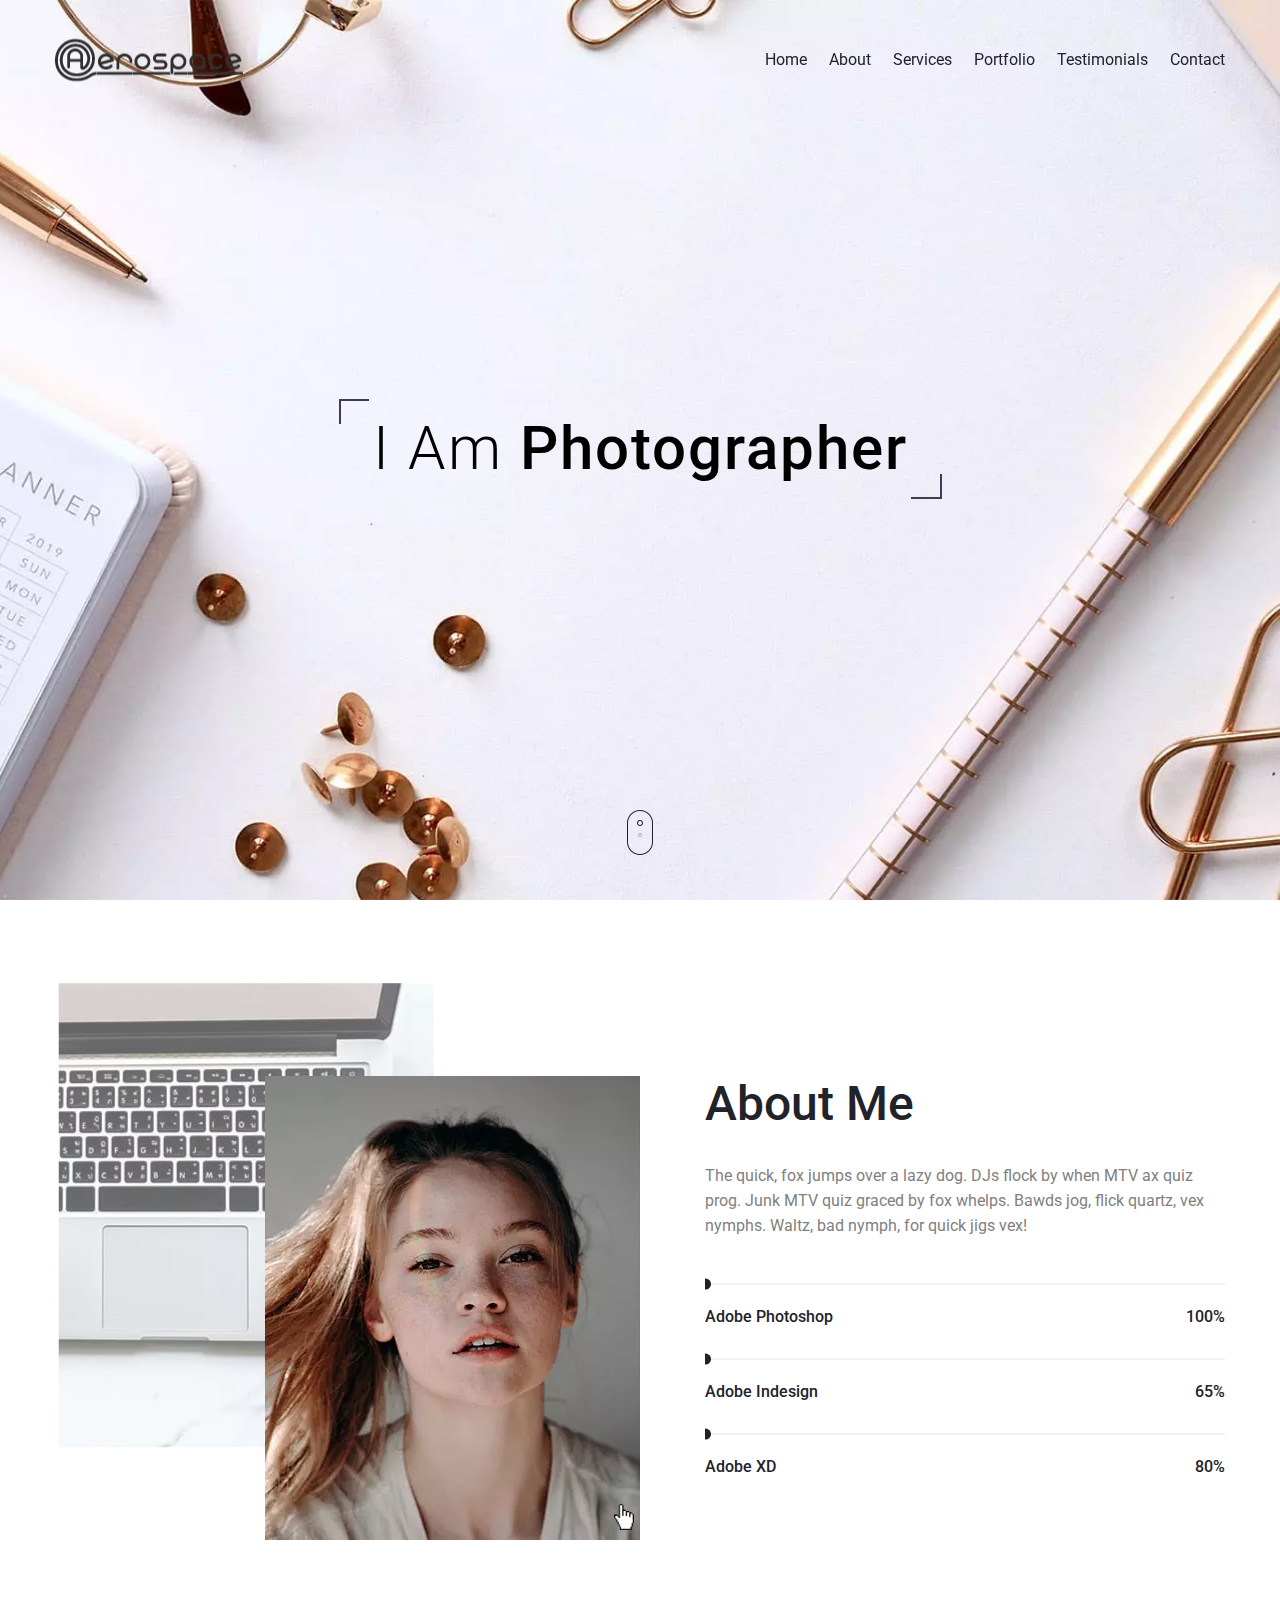
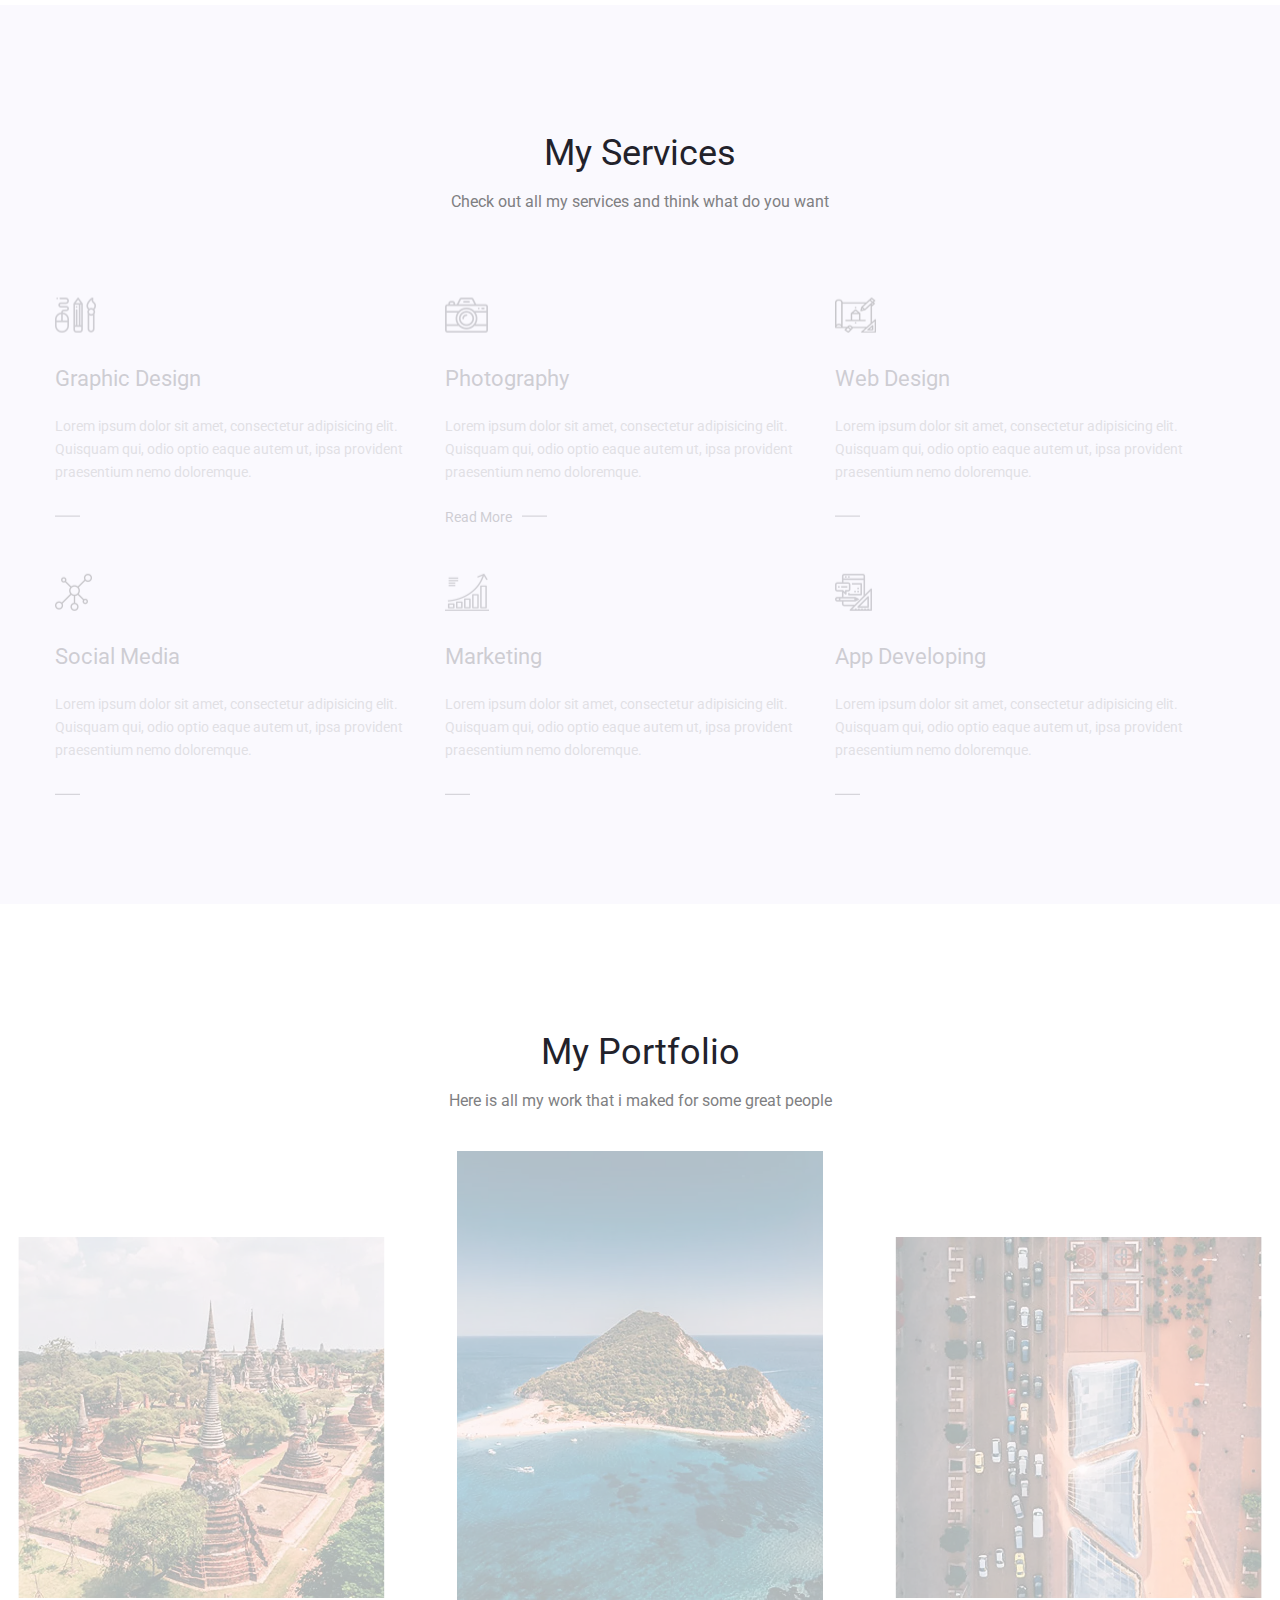
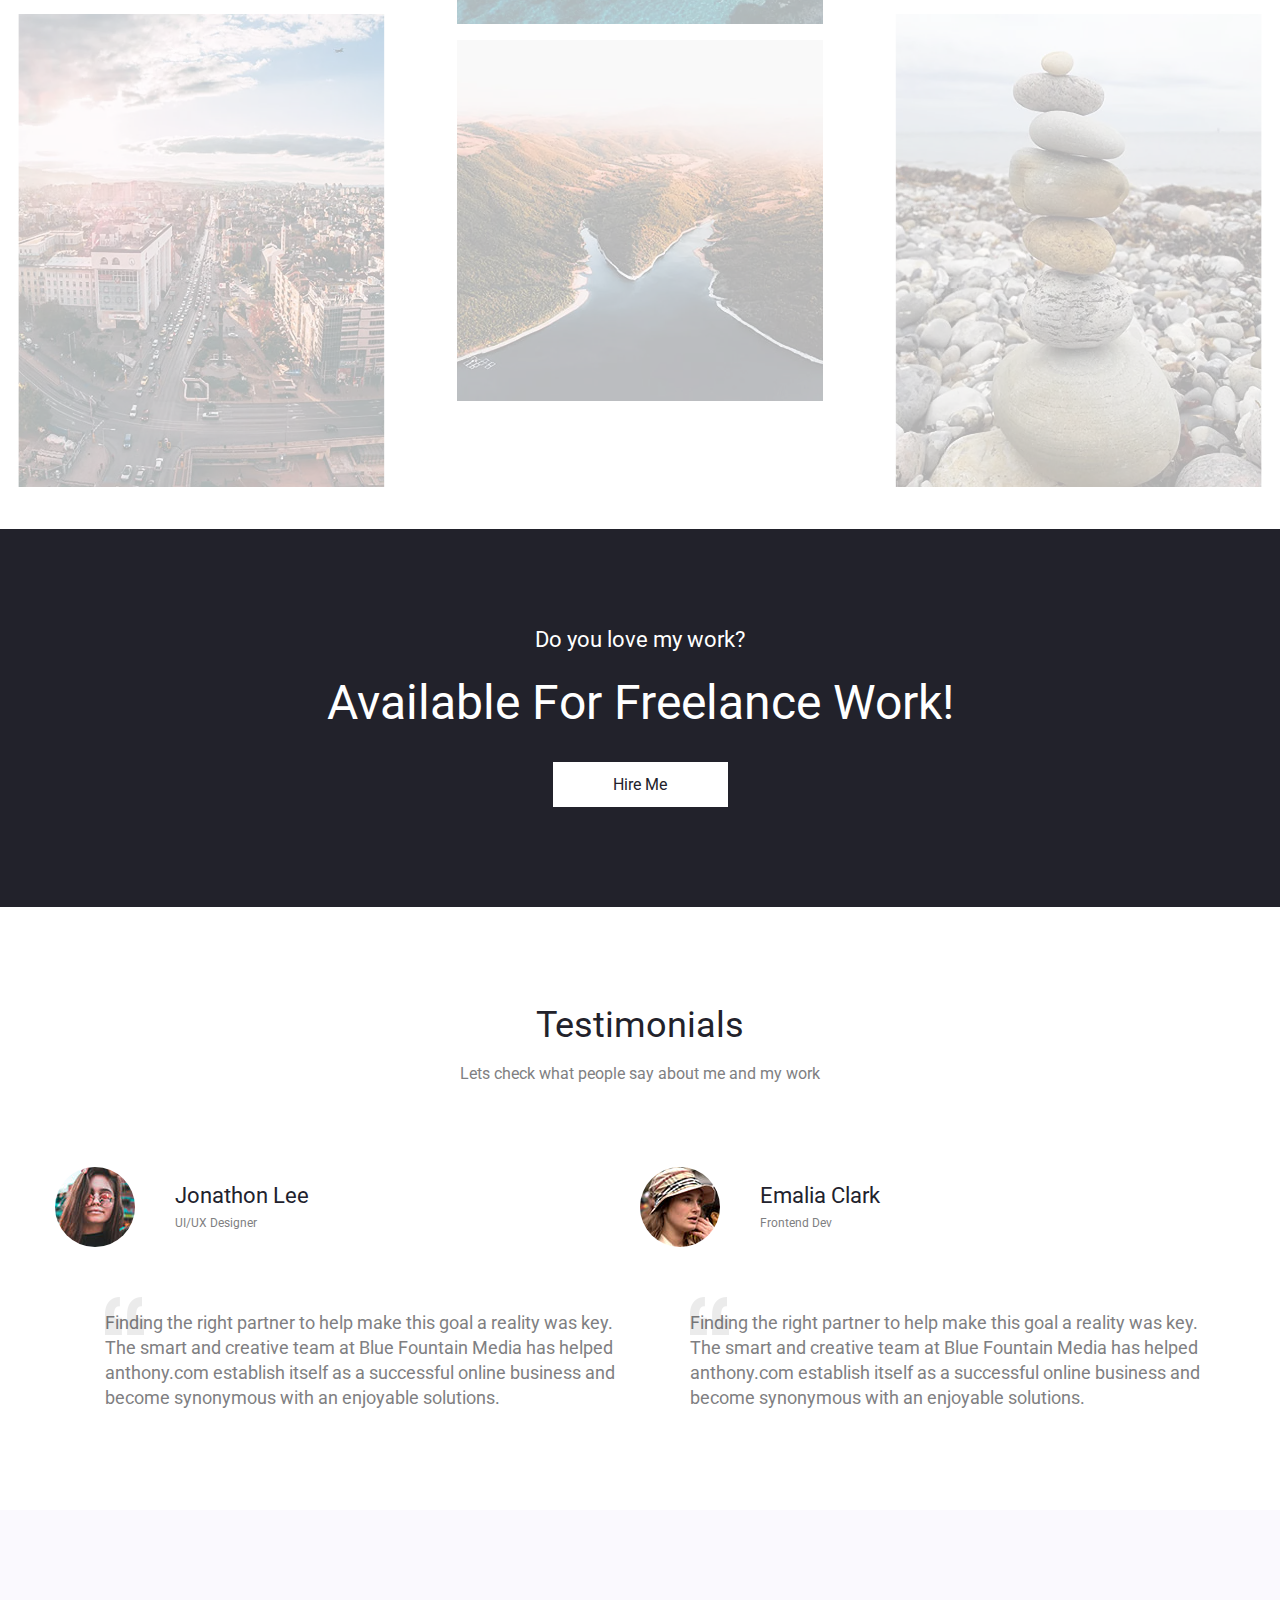
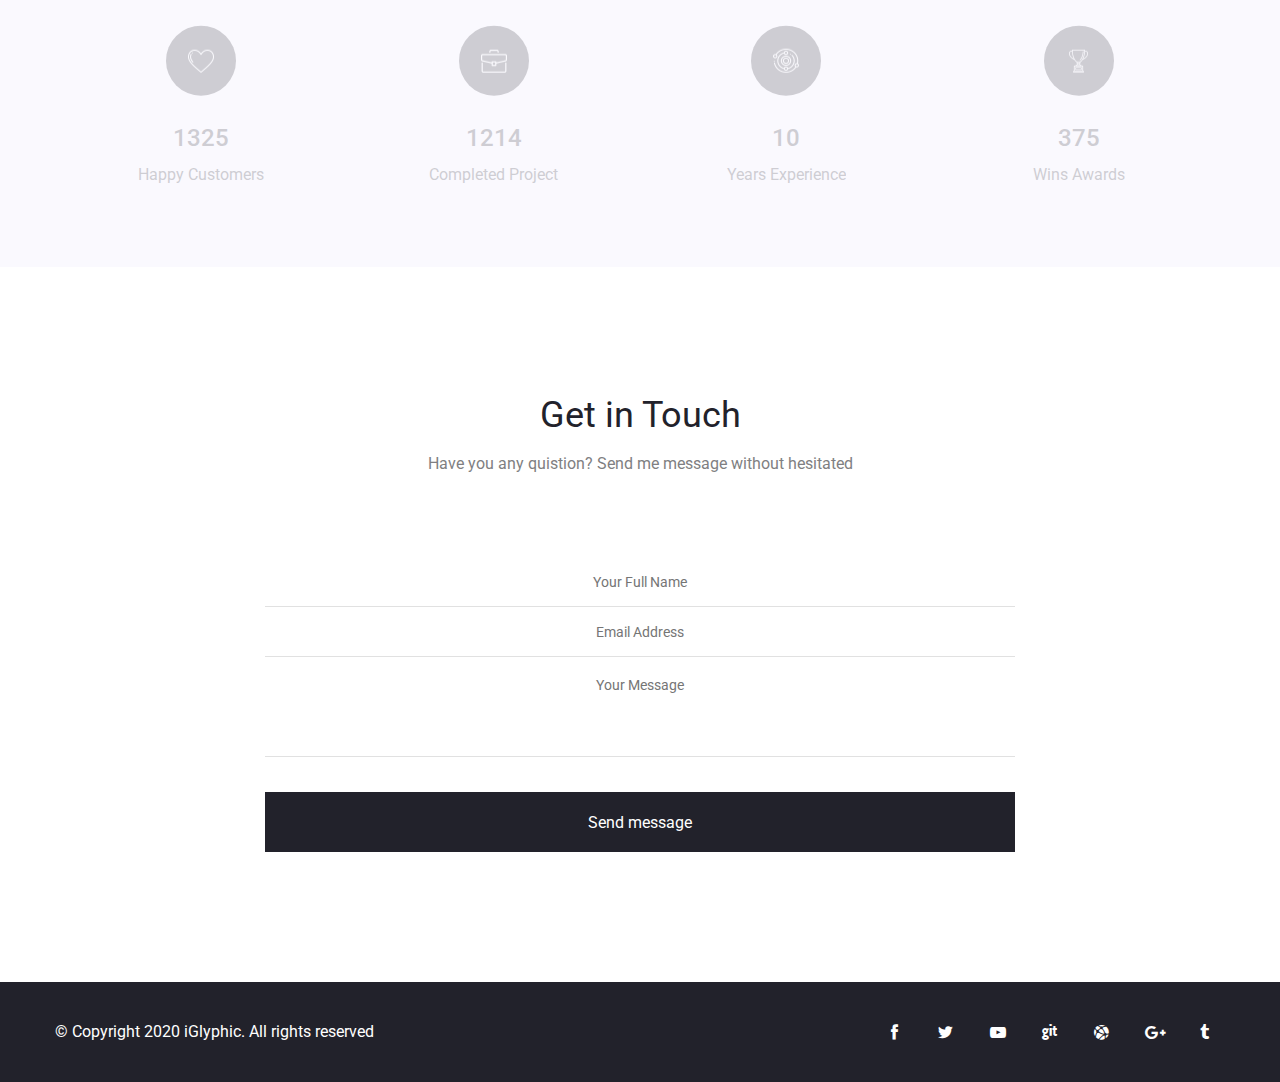
==== index.html @ 7f97f397 "Add files via upload" ====
<!-- Сообщаем браузеру как стоит обрабатывать эту страницу -->
<!DOCTYPE html>
<!-- Оболочка документа, указываем язык содержимого -->
<html lang="ru">
	<!-- Заголовок страницы, контейнер для других важных данных (не отображается) -->
	<head>
		<!-- Заголовок страницы в браузере -->
		<title>Aerospoce</title>
		<link
			rel="icon"
			type="image/x-icon"
			sizes="192x192"
			href="img/page-img.png"
		/>
		<!--===============================-->
		<!--Libs-->

			<!--Swiper--><script src="libs/swiper-bundle.min.js" defer></script>
			<!--Swiper--><link rel="stylesheet" href="libs/swiper-bundle.min.css"/>

		<!--===============================-->

		<!--<link rel="stylesheet" href="css/style-min.css" title="DefaultStyle"/>-->
		<style type="text/css">
			@import url("https://fonts.googleapis.com/css2?family=Roboto:wght@300;400;500&display=swap");*{padding:0;margin:0;border:0}*,*:before,*:after{-moz-box-sizing:border-box;-webkit-box-sizing:border-box;box-sizing:border-box}:focus,:active{outline:none}a:focus,a:active{outline:none}nav,footer,header,aside{display:block}html,body{height:100%;width:100%;font-size:100%;line-height:1;font-size:14px;-ms-text-size-adjust:100%;-moz-text-size-adjust:100%;-webkit-text-size-adjust:100%}input,button,textarea{font-family:inherit}input::-ms-clear{display:none}button{cursor:pointer}button::-moz-focus-inner{padding:0;border:0}a,a:visited{text-decoration:none}a:hover{text-decoration:none}ul li{list-style:none}img{vertical-align:top}h1,h2,h3,h4,h5,h6{font-size:inherit;font-weight:inherit}.ibg{background-position:center;background-size:cover;background-repeat:no-repeat;position:relative}.ibg img{width:0;height:0;position:absolute;top:0;left:0;opacity:0;visibility:hidden;content-visibility:auto}.loading-screen-ditector{position:fixed;left:0;top:0;z-index:-1000}body._lock{overflow:hidden!important}.loading-screen{position:fixed;left:0;top:0;width:100%;height:100%;z-index:10001;font-size:0;display:-webkit-box;display:-ms-flexbox;display:flex;-webkit-box-pack:center;-ms-flex-pack:center;justify-content:center;-webkit-box-align:center;-ms-flex-align:center;align-items:center;background:rgba(255,255,255,.7);-webkit-backdrop-filter:blur(9px);backdrop-filter:blur(9px);-webkit-transition:opacity 1.5s ease 0s;-o-transition:opacity 1.5s ease 0s;transition:opacity 1.5s ease 0s}.loading-screen span{font-size:2vw;pointer-events:none;-webkit-animation-duration:1s;animation-duration:1s;display:inline-block;padding-right:5px;position:relative;top:0;-webkit-transition:top 1.5s ease 0s;-o-transition:top 1.5s ease 0s;transition:top 1.5s ease 0s;-webkit-animation-timing-function:linear;animation-timing-function:linear;-webkit-animation-iteration-count:infinite;animation-iteration-count:infinite;-webkit-animation-name:loading-screen-anim;animation-name:loading-screen-anim}.loading-screen span:last-child{padding-right:0}@media (max-width:1064px){.loading-screen span{font-size:22px}}@-webkit-keyframes loading-screen-anim{0%{-webkit-transform:translateY(0%);transform:translateY(0%)}50%{-webkit-transform:translateY(-10%);transform:translateY(-10%)}100%{-webkit-transform:translateY(0%);transform:translateY(0%)}}@keyframes loading-screen-anim{0%{-webkit-transform:translateY(0%);transform:translateY(0%)}50%{-webkit-transform:translateY(-10%);transform:translateY(-10%)}100%{-webkit-transform:translateY(0%);transform:translateY(0%)}}body:before,body:after{content:"";display:block;position:fixed;left:0;top:0;width:100%;height:100%;background:rgba(255,255,255,.9);-webkit-backdrop-filter:blur(9px);backdrop-filter:blur(9px);z-index:10000;-webkit-transition:all 1s ease 0s;-o-transition:all 1s ease 0s;transition:all 1s ease 0s;opacity:0;pointer-events:none;visibility:hidden}body:after{opacity:1;pointer-events:auto;visibility:visible}body._Noloaded:after{opacity:0;pointer-events:none;visibility:hidden}body._Noloaded{overflow:hidden}body._Noloaded .Banner__bacgraund{opacity:0}body._Noloaded:before{opacity:1;pointer-events:auto;visibility:visible;-webkit-transition:all 0s ease 0s;-o-transition:all 0s ease 0s;transition:all 0s ease 0s}body._loaded:after{opacity:0;pointer-events:none;visibility:hidden}body._loaded .loading-screen{opacity:0;pointer-events:none}body._loaded .loading-screen span{top:-2vw}
		</style>
		<link rel="stylesheet" type="text/css" href="css/style-min.css"/>
		<meta charset="utf-8">
		<meta name="viewport" content="width=device-width">
		<meta name="format-detection" content="telephone=no">
	</head>
	<!-- Отображаемое тело страницы -->
	<body>
		<div class="wrapper">
			<img src="img/loading-screen-ditector.webp" alt="" class="loading-screen-ditector">
			<div class="loading-screen">
				<span style="animation-delay: 0.2s;">
					L
				</span>
				<span style="animation-delay: 0.4s;">
					o
				</span>
				<span style="animation-delay: 0.6s;">
					a
				</span>
				<span style="animation-delay: 0.8s;">
					d
				</span>
				<span style="animation-delay: 1.0s;">
					i
				</span>
				<span style="animation-delay: 1.2s;">
					n
				</span>
				<span style="animation-delay: 1.4s;">
					g
				</span>
				<span style="animation-delay: 1.6s;">
					. 
				</span>
				<span style="animation-delay: 1.8s;">
					. 
				</span>
				<span style="animation-delay: 2.0s;">
					. 
				</span>
			</div>
			<header>
				<div class="heder lock-padding" id="elem">
					<span class="heder-span"></span>
					<div class="container">
						<div class="heder-flex">
							<div class="heder-flex--left">
								<a href="#" class="logo">
									<img src="img/heder/Logo.png" alt="" class="logo__content">
									<img src="img/heder/Logo-hover.png" alt="" class="logo__hover">
								</a>
							</div>
							<div class="heder-flex--regft">
								<nav>
									<div class="nav">
										<ul class="list menu__body">
											<li class="link">
												<a href="#Home" class="_link-click" onclick="return false">
													Home
												</a>
											</li>
											<li class="link">
												<a href="#About" class="_link-click" onclick="return false">
													About
												</a>
											</li>
											<li class="link">
												<a href="#Services" class="_link-click" onclick="return false">
													Services
												</a>
											</li>
											<li class="link">
												<a href="#Portfolio" class="_link-click" onclick="return false">
													Portfolio
												</a>
											</li>
											<li class="link">
												<a href="#Testimonial" class="_link-click" onclick="return false">
													Testimonials
												</a>
											</li>
											<li class="link">
												<a href="#Contact" class="_link-click" onclick="return false">
													Contact
												</a>
											</li>
										</ul>
									</div>
								</nav>
								<div class="heder__burger menu__icon">
									<span></span>
									<span></span>
									<span></span>
								</div>
							</div>
						</div>
					</div>
				</div>
			</header>
			<section>
				<div class="Banner" id="Home">
					<div class="Banner__bacgraund ibg">
						<!--<img src="img/Bloakc_1/1.webp" alt="" class="webp" loading="lazy" decoding="async">
						<img src="img/Bloakc_1/1.jpg" alt="" class="jpg" loading="lazy" decoding="async">-->
						<span src="img/Bloakc_1/1.webp" class="webp"></span>
						<span src="img/Bloakc_1/1.jpg" class="jpg"></span>
					</div>
					<div class="container">
						<div class="Banner-flex">
							<div class="Banner-button">
								<div class="button">
									<span class="button__line button__line-top"></span>
									<span class="button__line button__line-right"></span>
									<span class="button__line button__line-botton"></span>
									<span class="button__line button__line-left"></span>
									<span class="button-left">I Am </span>Photographer
								</div>
							</div>
							<div class="Banner-scrol">
								<a href="#About" class="_link-click" onclick="return false">
									<img src="img/Bloakc_1/3.png" alt="" class="Banner-scrol__img-content">
									<img src="img/Bloakc_1/2.png" alt="" class="Banner-scrol__img-hover">
								</a>
							</div>
						</div>
					</div>
				</div>
			</section>
			<section>
				<div class="AboutUs _anim-items" id="About">
					<div class="container">
						<div class="AboutUs-flex">
							<div class="About_Us-left">
								<div class="About_Us-left-container">
									<div class="AboutUs-left-img ibg AboutUs-left-img1">
										<!--<img src="img/Bloakc_2/1.webp" alt="" class="webp" loading="lazy" decoding="async">
										<img src="img/Bloakc_2/1.jpg" alt="" class="jpg" loading="lazy" decoding="async">-->
										<span src="img/Bloakc_2/1.webp" class="webp"></span>
										<span src="img/Bloakc_2/1.jpg" class="jpg"></span>
									</div>
									<div class="AboutUs-left-img ibg AboutUs-left-img2">
										<!--<img src="img/Bloakc_2/2.webp" alt="" class="webp" loading="lazy" decoding="async">
										<img src="img/Bloakc_2/2.jpg" alt="" class="jpg" loading="lazy" decoding="async">-->
										<span src="img/Bloakc_2/2.webp" class="webp"></span>
										<span src="img/Bloakc_2/2.jpg" class="jpg"></span>
									</div>
									<div class="AboutUs-left-text">
										Work Place
										<span></span>
									</div>
									<div class="icon-click">
										<div class="icon-click__wrapper">
											<img src="img/icon-ckick.png" alt="">
										</div>
									</div>
								</div>
							</div>
							<div class="AboutUs-reght">
								<div class="AboutUs-reght-container">
									<div class="AboutUs-reght-container-top">
										
									</div>
									<div class="AboutUs-reght-container-bottom">
										<h2 class="AboutUs-reght-hedeng">
											About Me
										</h2>
										<p class="AboutUs-reght-text">
											The quick, fox jumps over a lazy dog. DJs flock by when MTV ax quiz prog. Junk MTV quiz graced by fox whelps. Bawds jog, flick quartz, vex nymphs. Waltz, bad nymph, for quick jigs vex!
										</p>
										<div class="AboutUs-reght-Adobe">
											<div class="AboutUs-reght-Adobe-top">
												<span></span>
												<span class="AboutUs-reght-Adobe-top-Photoshop"></span>
												<span></span>
											</div>
											<div class="AboutUs-reght-Adobe-bottom">
												<span>Adobe Photoshop</span>
												<span>100%</span>
											</div>
										</div>
										<div class="AboutUs-reght-Adobe">
											<div class="AboutUs-reght-Adobe-top">
												<span></span>
												<span class="AboutUs-reght-Adobe-top-Indesign"></span>
												<span></span>
											</div>
											<div class="AboutUs-reght-Adobe-bottom">
												<span>Adobe Indesign</span>
												<span>65%</span>
											</div>
										</div>
										<div class="AboutUs-reght-Adobe">
											<div class="AboutUs-reght-Adobe-top">
												<span></span>
												<span class="AboutUs-reght-Adobe-top-XD"></span>
												<span></span>
											</div>
											<div class="AboutUs-reght-Adobe-bottom">
												<span>Adobe XD</span>
												<span>80%</span>
											</div>
										</div>
									</div>
								</div>
							</div>
						</div>
					</div>
				</div>
			</section>
			<section>
				<div class="MyServices _anim-items" id="Services">
					<div class="container">
						<h2 class="MyServices-title">
							My Services
						</h2>
						<p class="MyServices-text">
							Check out all my services and think what do you want
						</p>
						<div class="MyServices-flex">
							<div class="MyServices-flex-block">
								<img src="img/Bloakc_3/1.png" alt="" class="MyServices-flex-img">
								<h2 class="MyServices-flex-title">
									Graphic Design
								</h2>
								<p class="MyServices-flex-text">
									Lorem ipsum dolor sit amet, consectetur adipisicing elit. Quisquam qui, odio optio eaque autem ut, ipsa provident praesentium nemo doloremque.
								</p>
								<div class="MyServices-flex-strip">
									<span></span>
								</div>
							</div>
							<div class="MyServices-flex-block">
								<img src="img/Bloakc_3/2.png" alt="" class="MyServices-flex-img">
								<h2 class="MyServices-flex-title">
									Photography
								</h2>
								<p class="MyServices-flex-text">
									Lorem ipsum dolor sit amet, consectetur adipisicing elit. Quisquam qui, odio optio eaque autem ut, ipsa provident praesentium nemo doloremque.
								</p>
								<div class="MyServices-flex-strip">
									<p>Read More</p>
									<span></span>
								</div>
							</div>
							<div class="MyServices-flex-block">
								<img src="img/Bloakc_3/3.png" alt="" class="MyServices-flex-img">
								<h2 class="MyServices-flex-title">
									Web Design
								</h2>
								<p class="MyServices-flex-text">
									Lorem ipsum dolor sit amet, consectetur adipisicing elit. Quisquam qui, odio optio eaque autem ut, ipsa provident praesentium nemo doloremque.
								</p>
								<div class="MyServices-flex-strip">
									<span></span>
								</div>
							</div>
							<div class="MyServices-flex-block">
								<img src="img/Bloakc_3/4.png" alt="" class="MyServices-flex-img">
								<h2 class="MyServices-flex-title">
									Social Media
								</h2>
								<p class="MyServices-flex-text">
									Lorem ipsum dolor sit amet, consectetur adipisicing elit. Quisquam qui, odio optio eaque autem ut, ipsa provident praesentium nemo doloremque.
								</p>
								<div class="MyServices-flex-strip">
									<span></span>
								</div>
							</div>
							<div class="MyServices-flex-block">
								<img src="img/Bloakc_3/5.png" alt="" class="MyServices-flex-img">
								<h2 class="MyServices-flex-title">
									Marketing
								</h2>
								<p class="MyServices-flex-text">
									Lorem ipsum dolor sit amet, consectetur adipisicing elit. Quisquam qui, odio optio eaque autem ut, ipsa provident praesentium nemo doloremque.
								</p>
								<div class="MyServices-flex-strip">
									<span></span>
								</div>
							</div>
							<div class="MyServices-flex-block">
								<img src="img/Bloakc_3/6.png" alt="" class="MyServices-flex-img">
								<h2 class="MyServices-flex-title">
									App Developing
								</h2>
								<p class="MyServices-flex-text">
									Lorem ipsum dolor sit amet, consectetur adipisicing elit. Quisquam qui, odio optio eaque autem ut, ipsa provident praesentium nemo doloremque.
								</p>
								<div class="MyServices-flex-strip">
									<span></span>
								</div>
							</div>
						</div>
					</div>
				</div>
			</section>
			<section>
				<div class="MyPortfolio" id="Portfolio">
					<div class="container">
						<h2 class="MyPortfolio-title">
							My Portfolio
						</h2>
						<p class="MyPortfolio-text">
							Here is all my work that i maked for some great people
						</p>
						<div class="MyPortfolio-flex _anim-items">
							<div class="MyPortfolio-flex-block">
								<div class="MyPortfolio-flex-block-top ibg">
									<!--<a href="#"></a>-->
									<a href="popup-portfolio" class="popup-link"></a>
									<!--<img src="img/Bloakc_4/1.webp" alt="" class="webp" loading="lazy" decoding="async">
									<img src="img/Bloakc_4/1.jpg" alt="" class="jpg" loading="lazy" decoding="async">-->
									<span src="img/Bloakc_4/1.webp" class="webp"></span>
									<span src="img/Bloakc_4/1.jpg" class="jpg"></span>
									<div class="MyPortfolio-flex-block-top-hover">
										<span class="MyPortfolio-flex-block-bottom-hover-top"></span>
										<span class="MyPortfolio-flex-block-bottom-hover-bottom"></span>
										<span class="MyPortfolio-flex-block-bottom-hover-left"></span>
										<span class="MyPortfolio-flex-block-bottom-hover-reght"></span>
										<div class="MyPortfolio-flex-block-bottom-block">
											<div class="MyPortfolio-flex-block-bottom-block-cross">
												<span></span>
												<span></span>
											</div>
											<div>
												<h2 class="MyPortfolio-flex-block-bottom-block-title">
													Island in the ocean
												</h2>
												<p class="MyPortfolio-flex-block-bottom-block-text">
													Photo
												</p>
											</div>
										</div>
									</div>
									<div class="icon-click icon-click_increase">
										<div class="icon-click__wrapper">
											<img src="img/icon-increase.png" alt="">
										</div>
									</div>
								</div>
								<div class="MyPortfolio-flex-block-bottom ibg">
									<a href="popup-portfolio" class="popup-link"></a>
									<!--<img src="img/Bloakc_4/4.webp" alt="" class="webp" loading="lazy" decoding="async">
									<img src="img/Bloakc_4/4.jpg" alt="" class="jpg" loading="lazy" decoding="async">-->
									<span src="img/Bloakc_4/4.webp" class="webp"></span>
									<span src="img/Bloakc_4/4.jpg" class="jpg"></span>
									<div class="MyPortfolio-flex-block-bottom-hover">
										<span class="MyPortfolio-flex-block-bottom-hover-top"></span>
										<span class="MyPortfolio-flex-block-bottom-hover-bottom"></span>
										<span class="MyPortfolio-flex-block-bottom-hover-left"></span>
										<span class="MyPortfolio-flex-block-bottom-hover-reght"></span>
										<div class="MyPortfolio-flex-block-bottom-block">
											<div class="MyPortfolio-flex-block-bottom-block-cross">
												<span></span>
												<span></span>
											</div>
											<div>
												<h2 class="MyPortfolio-flex-block-bottom-block-title">
													Island in the ocean
												</h2>
												<p class="MyPortfolio-flex-block-bottom-block-text">
													Photo
												</p>
											</div>
										</div>
									</div>
								</div>
							</div>
							<div class="MyPortfolio-flex-block">
								<div class="MyPortfolio-flex-block-bottom ibg">
									<a href="popup-portfolio" class="popup-link"></a>
									<!--<img src="img/Bloakc_4/2.webp" alt="" class="webp" loading="lazy" decoding="async">
									<img src="img/Bloakc_4/2.jpg" alt="" class="jpg" loading="lazy" decoding="async">-->
									<span src="img/Bloakc_4/2.webp" class="webp"></span>
									<span src="img/Bloakc_4/2.jpg" class="jpg"></span>
									<div class="MyPortfolio-flex-block-bottom-hover">
										<span class="MyPortfolio-flex-block-bottom-hover-top"></span>
										<span class="MyPortfolio-flex-block-bottom-hover-bottom"></span>
										<span class="MyPortfolio-flex-block-bottom-hover-left"></span>
										<span class="MyPortfolio-flex-block-bottom-hover-reght"></span>
										<div class="MyPortfolio-flex-block-bottom-block">
											<div class="MyPortfolio-flex-block-bottom-block-cross">
												<span></span>
												<span></span>
											</div>
											<div>
												<h2 class="MyPortfolio-flex-block-bottom-block-title">
													Island in the ocean
												</h2>
												<p class="MyPortfolio-flex-block-bottom-block-text">
													Photo
												</p>
											</div>
										</div>
									</div>
								</div>
								<div class="MyPortfolio-flex-block-top ibg">
									<a href="popup-portfolio" class="popup-link"></a>
									<!--<img src="img/Bloakc_4/5.webp" alt="" class="webp" loading="lazy" decoding="async">
									<img src="img/Bloakc_4/5.jpg" alt="" class="jpg" loading="lazy" decoding="async">-->
									<span src="img/Bloakc_4/5.webp" class="webp"></span>
									<span src="img/Bloakc_4/5.jpg" class="jpg"></span>
									<div class="MyPortfolio-flex-block-top-hover">
										<span class="MyPortfolio-flex-block-bottom-hover-top"></span>
										<span class="MyPortfolio-flex-block-bottom-hover-bottom"></span>
										<span class="MyPortfolio-flex-block-bottom-hover-left"></span>
										<span class="MyPortfolio-flex-block-bottom-hover-reght"></span>
										<div class="MyPortfolio-flex-block-bottom-block">
											<div class="MyPortfolio-flex-block-bottom-block-cross">
												<span></span>
												<span></span>
											</div>
											<div>
												<h2 class="MyPortfolio-flex-block-bottom-block-title">
													Island in the ocean
												</h2>
												<p class="MyPortfolio-flex-block-bottom-block-text">
													Photo
												</p>
											</div>
										</div>
									</div>
									<div class="icon-click icon-click_increase">
										<div class="icon-click__wrapper">
											<img src="img/icon-increase.png" alt="">
										</div>
									</div>
								</div>
							</div>
							<div class="MyPortfolio-flex-block">
								<div class="MyPortfolio-flex-block-top ibg">
									<a href="popup-portfolio" class="popup-link"></a>
									<!--<img src="img/Bloakc_4/3.webp" alt="" class="webp" loading="lazy" decoding="async">
									<img src="img/Bloakc_4/3.jpg" alt="" class="jpg" loading="lazy" decoding="async">-->
									<span src="img/Bloakc_4/3.webp" class="webp"></span>
									<span src="img/Bloakc_4/3.jpg" class="jpg"></span>
									<div class="MyPortfolio-flex-block-top-hover">
										<span class="MyPortfolio-flex-block-bottom-hover-top"></span>
										<span class="MyPortfolio-flex-block-bottom-hover-bottom"></span>
										<span class="MyPortfolio-flex-block-bottom-hover-left"></span>
										<span class="MyPortfolio-flex-block-bottom-hover-reght"></span>
										<div class="MyPortfolio-flex-block-bottom-block">
											<div class="MyPortfolio-flex-block-bottom-block-cross">
												<span></span>
												<span></span>
											</div>
											<div>
												<h2 class="MyPortfolio-flex-block-bottom-block-title">
													Island in the ocean
												</h2>
												<p class="MyPortfolio-flex-block-bottom-block-text">
													Photo
												</p>
											</div>
										</div>
									</div>
									<div class="icon-click icon-click_increase">
										<div class="icon-click__wrapper">
											<img src="img/icon-increase.png" alt="">
										</div>
									</div>
								</div>
								<div class="MyPortfolio-flex-block-bottom ibg">
									<a href="popup-portfolio" class="popup-link"></a>
									<!--<img src="img/Bloakc_4/6.webp" alt="" class="webp" loading="lazy" decoding="async">
									<img src="img/Bloakc_4/6.jpg" alt="" class="jpg" loading="lazy" decoding="async">-->
									<span src="img/Bloakc_4/6.webp" class="webp"></span>
									<span src="img/Bloakc_4/6.jpg" class="jpg"></span>
									<div class="MyPortfolio-flex-block-bottom-hover">
										<span class="MyPortfolio-flex-block-bottom-hover-top"></span>
										<span class="MyPortfolio-flex-block-bottom-hover-bottom"></span>
										<span class="MyPortfolio-flex-block-bottom-hover-left"></span>
										<span class="MyPortfolio-flex-block-bottom-hover-reght"></span>
										<div class="MyPortfolio-flex-block-bottom-block">
											<div class="MyPortfolio-flex-block-bottom-block-cross">
												<span></span>
												<span></span>
											</div>
											<div>
												<h2 class="MyPortfolio-flex-block-bottom-block-title">
													Island in the ocean
												</h2>
												<p class="MyPortfolio-flex-block-bottom-block-text">
													Photo
												</p>
											</div>
										</div>
									</div>
								</div>
							</div>
						</div>
					</div>
				</div>
			</section>
			<section>
				<div class="Available">
					<div class="container">
						<div class="Available-flex">
							<p>
								Do you love my work?
							</p>
							<h2>
								Available For Freelance Work!
							</h2>
							<a href="#" class="Available-flex-button">
								Hire Me
							</a>
						</div>
					</div>
				</div>
			</section>
			<section>
				<div class="Testimonials" id="Testimonial">
					<div class="container">
						<h2 class="Testimonials-title">
							Testimonials
						</h2>
						<p class="Testimonials-text">
							Lets check what people say about me and my work
						</p>
						<div class="Testimonials-flex">
							<div class="Testimonials-flex-block">
								<div class="Testimonials-flex-block-top">
									<div class="Testimonials-flex-img">
										<img src="img/Bloakc_6/1.jpg" alt="">
									</div>
									<div class="Testimonials-flex-block-top-right">
										<h2>
											Jonathon Lee
										</h2>
										<p>
											UI/UX Designer
										</p>
									</div>
								</div>
								<div class="Testimonials-flex-block-bottom">
									<div class="Testimonials-flex-block-bottom-block">
										<img src="img/Bloakc_6/3.png" alt="">
										<p>
											Finding the right partner to help make this goal a reality was key. The smart and creative team at Blue Fountain Media has helped anthony.com establish itself as a successful online business and become synonymous with an enjoyable solutions.
										</p>
									</div>
								</div>
							</div>
							<div class="Testimonials-flex-block">
								<div class="Testimonials-flex-block-top">
									<div class="Testimonials-flex-img">
										<img src="img/Bloakc_6/2.jpg" alt="">
									</div>
									<div class="Testimonials-flex-block-top-right">
										<h2>
											Emalia Clark
										</h2>
										<p>
											Frontend Dev
										</p>
									</div>
								</div>
								<div class="Testimonials-flex-block-bottom">
									<div class="Testimonials-flex-block-bottom-block">
										<img src="img/Bloakc_6/3.png" alt="">
										<p>
											Finding the right partner to help make this goal a reality was key. The smart and creative team at Blue Fountain Media has helped anthony.com establish itself as a successful online business and become synonymous with an enjoyable solutions.
										</p>
									</div>
								</div>
							</div>
						</div>
					</div>
				</div>
			</section>
			<section>
				<div class="Happy _anim-items">
					<div class="container">
						<div class="Happy-flex">
							<div class="Happy-flex-block">
								<div class="Happy-flex-block-img">
									<img src="img/Bloakc_7/1.png" alt="">
								</div>
								<h2>
									1325
								</h2>
								<p>
									Happy Customers
								</p>
							</div>
							<div class="Happy-flex-block">
								<div class="Happy-flex-block-img">
									<img src="img/Bloakc_7/2.png" alt="">
								</div>
								<h2>
									1214
								</h2>
								<p>
									Completed Project
								</p>
							</div>
							<div class="Happy-flex-block">
								<div class="Happy-flex-block-img">
									<img src="img/Bloakc_7/3.png" alt="">
								</div>
								<h2>
									10
								</h2>
								<p>
									Years Experience
								</p>
							</div>
							<div class="Happy-flex-block">
								<div class="Happy-flex-block-img">
									<img src="img/Bloakc_7/4.png" alt="">
								</div>
								<h2>
									375
								</h2>
								<p>
									Wins Awards
								</p>
							</div>
						</div>
					</div>
				</div>
			</section>
			<section>
				<div class="GetinTouch" id="Contact">
					<div class="GetinTouch-container">
						<h2 class="GetinTouch-title">
							Get in Touch
						</h2>
						<p class="GetinTouch-text">
							Have you any quistion? Send me message without hesitated
						</p>
						<div class="GetinTouch-form">
							<form action="#" class="GetinTouch-form__body _form-validation__wrapper">
								<div class="GetinTouch-form-line _form-validation__body">
									<input autocomplete="off" type="text" name="form[]" class="input _input-placeholder _form-validation__input" placeholder="Your Full Name">
								</div>
								<div class="GetinTouch-form-line _form-validation__body">
									<input autocomplete="off" type="text" name="form[]" class="input _input-placeholder _form-validation__input" placeholder="Email Address">
								</div>
								<div class="GetinTouch-form-line _form-validation__body">
									<textarea autocomplete="off" type="text" name="form[]" class="input _input-placeholder _form-validation__input" placeholder="Your Message"></textarea>
								</div>
								<div class="GetinTouch-form-button">
									<button type="submit" class="GetinTouch-form__bth _form-validation__button" onclick="return false">Send message</button>
								</div>
							</form>
						</div>
					</div>
				</div>
			</section>
			<footer>
				<div class="foter">
					<div class="container">
						<div class="foter-flex">
							<div class="foter-blok1">
								<p>
									© Copyright 2020 iGlyphic. All rights reserved
								</p>
							</div>
							<div class="foter-blok2">
								<a href="#" class="foter-link">
									<span class="icon-facebook icon"></span>
								</a>
								<a href="#" class="foter-link">
									<span class="icon-twitter icon"></span>
								</a>
								<a href="#" class="foter-link">
									<span class="icon-youtube-play icon"></span>
								</a>
								<a href="#" class="foter-link">
									<span class="icon-github icon"></span>
								</a>
								<a href="#" class="foter-link">
									<span class="icon-network icon"></span>
								</a>
								<a href="#" class="foter-link">
									<span class="icon-gplus icon"></span>
								</a>
								<a href="#" class="foter-link">
									<span class="icon-tumblr icon"></span>
								</a>
							</div>
						</div>
					</div>
				</div>
			</footer>
		</div>
		<div class="popup" id="popup-portfolio">
			<div class="MyPortfolio-popup popup__body">
				<div class="MyPortfolio-popup__wrapper popup__content _MyPortfolio-slider">
					<div class="MyPortfolio-popup__paginacion _MyPortfolio-paginachion"></div>
					<div class="MyPortfolio-popup__buttons">
						<div class="MyPortfolio-slider__button MyPortfolio-slider__button-prev">
							<img src="img/Bloakc_4/icon2.svg" alt="" style="-moz-user-select: none; -webkit-user-select: none; -ms-user-select: none; user-select: none;">
						</div>
						<div class="MyPortfolio-slider__button MyPortfolio-slider__button-next">
							<img src="img/Bloakc_4/icon1.svg" alt="" style="-moz-user-select: none; -webkit-user-select: none; -ms-user-select: none; user-select: none;">
						</div>
					</div>

					<div class="swiper-wrapper">
						<div class="MyPortfolio-popup-block swiper-slide">
							<div class="MyPortfolio-popup-block__img ibg">
								<!--<img src="img/Bloakc_4/1.webp" alt="" class="webp" loading="lazy" decoding="async">
								<img src="img/Bloakc_4/1.jpg" alt="" class="jpg" loading="lazy" decoding="async">-->
								<span src="img/Bloakc_4/1.webp" class="webp"></span>
								<span src="img/Bloakc_4/1.jpg" class="jpg"></span>
							</div>
							<div class="MyPortfolio-popup-block__content">
								<div class="MyPortfolio-popup-block__exit close-popup">
									<div class="MyPortfolio-popup-block__exit_wrapper">
										<img src="img/Bloakc_4/exit.png" alt="" class="MyPortfolio-popup-block__exit_content">
										<img src="img/Bloakc_4/exitHover.png" alt="" class="MyPortfolio-popup-block__exit_hover">
									</div>
								</div>
								<div class="MyPortfolio-popup-block__title">
									Lorem, ipsum dolor sit amet consectetur
								</div>
								<div class="MyPortfolio-popup-block__text">
									<p>Lorem ipsum dolor sit amet consectetur adipisicing elit. Ullam veniam odio similique laborum, suscipit voluptatibus impedit. Sequi nam dolores, dignissimos dolor, illum, nisi, a omnis debitis ipsa qui minima quod?
									Commodi atque veniam provident, magni iusto libero qui aperiam, est impedit vero, cupiditate, perspiciatis labore nobis eum ipsam. Voluptatem modi voluptate aliquid culpa libero voluptates ipsam eius deserunt qui cupiditate!
									Esse quibusdam pariatur neque doloremque animi sapiente, totam ratione! Vitae nisi deleniti molestiae ipsam placeat delectus nostrum molestias adipisci eaque ipsum, sit maiores nesciunt fugit doloribus cumque, obcaecati quidem qui?</p>
									<p>Harum nulla est facilis delectus minima, quos deserunt commodi hic qui consequuntur ducimus sapiente quis. Nam aspernatur nostrum laborum explicabo vero minima totam aliquam voluptas asperiores! Soluta, tempora tenetur laudantium.
									Labore dolor possimus quis asperiores dignissimos. Enim, fuga, id. Earum magni eos voluptatum ipsam maxime fuga esse corporis alias consequatur. Consectetur, exercitationem praesentium accusamus quaerat. Quos assumenda, temporibus blanditiis commodi.
									Architecto repellat natus voluptatem commodi hic cum fugit similique eos alias, laboriosam voluptates inventore porro consequatur odio placeat possimus amet iusto perferendis quasi nihil nemo temporibus? Nulla ullam, saepe fugiat?
									Nisi, voluptatibus, reprehenderit! Laboriosam alias voluptates deserunt amet earum iure cum. Dolorem, delectus exercitationem, eius dolorum quae distinctio sint consequatur architecto iure, hic culpa, debitis non nihil veniam vitae vel.
									Impedit dolor facere quibusdam nostrum? Blanditiis autem, ab consequuntur, aspernatur ad minima facere neque? Laborum officia dignissimos, fuga reiciendis! Eum dignissimos molestiae, autem, culpa expedita corporis pariatur illum unde obcaecati.
									Repellendus, quos. Ipsa culpa incidunt laudantium fuga sit facere corrupti quam at cupiditate. Sed nostrum est ab nesciunt dolor, fugit incidunt vero porro doloribus, architecto facilis, voluptas odio nobis accusantium.
									Beatae perspiciatis architecto, saepe aliquid, nesciunt, qui voluptate praesentium ullam blanditiis deleniti vel atque ratione sequi harum nisi! Maxime ipsa repellendus minus harum fugit non possimus officia nulla sunt quo.</p>
								</div>
								<div class="MyPortfolio-popup-block__social-media">
									<a href="#" class="MyPortfolio-popup-block__link">
										<span class="icon-facebook icon"></span>
									</a>
									<a href="#" class="MyPortfolio-popup-block__link">
										<span class="icon-twitter icon"></span>
									</a>
									<a href="#" class="MyPortfolio-popup-block__link">
										<span class="icon-youtube-play icon"></span>
									</a>
									<a href="#" class="MyPortfolio-popup-block__link">
										<span class="icon-github icon"></span>
									</a>
									<a href="#" class="MyPortfolio-popup-block__link">
										<span class="icon-network icon"></span>
									</a>
									<a href="#" class="MyPortfolio-popup-block__link">
										<span class="icon-gplus icon"></span>
									</a>
									<a href="#" class="MyPortfolio-popup-block__link">
										<span class="icon-tumblr icon"></span>
									</a>
								</div>
							</div>
						</div>
						<div class="MyPortfolio-popup-block swiper-slide">
							<div class="MyPortfolio-popup-block__img ibg">
								<!--<img src="img/Bloakc_4/4.webp" alt="" class="webp" loading="lazy" decoding="async">
								<img src="img/Bloakc_4/4.jpg" alt="" class="jpg" loading="lazy" decoding="async">-->
								<span src="img/Bloakc_4/4.webp" class="webp"></span>
								<span src="img/Bloakc_4/4.jpg" class="jpg"></span>
							</div>
							<div class="MyPortfolio-popup-block__content">
								<div class="MyPortfolio-popup-block__exit close-popup">
									<div class="MyPortfolio-popup-block__exit_wrapper">
										<img src="img/Bloakc_4/exit.png" alt="" class="MyPortfolio-popup-block__exit_content">
										<img src="img/Bloakc_4/exitHover.png" alt="" class="MyPortfolio-popup-block__exit_hover">
									</div>
								</div>
								<div class="MyPortfolio-popup-block__title">
									Lorem, ipsum dolor sit amet consectetur
								</div>
								<div class="MyPortfolio-popup-block__text">
									<p>Lorem ipsum dolor sit amet consectetur adipisicing elit. Ullam veniam odio similique laborum, suscipit voluptatibus impedit. Sequi nam dolores, dignissimos dolor, illum, nisi, a omnis debitis ipsa qui minima quod?
									Commodi atque veniam provident, magni iusto libero qui aperiam, est impedit vero, cupiditate, perspiciatis labore nobis eum ipsam. Voluptatem modi voluptate aliquid culpa libero voluptates ipsam eius deserunt qui cupiditate!
									Esse quibusdam pariatur neque doloremque animi sapiente, totam ratione! Vitae nisi deleniti molestiae ipsam placeat delectus nostrum molestias adipisci eaque ipsum, sit maiores nesciunt fugit doloribus cumque, obcaecati quidem qui?</p>
									<p>Harum nulla est facilis delectus minima, quos deserunt commodi hic qui consequuntur ducimus sapiente quis. Nam aspernatur nostrum laborum explicabo vero minima totam aliquam voluptas asperiores! Soluta, tempora tenetur laudantium.
									Labore dolor possimus quis asperiores dignissimos. Enim, fuga, id. Earum magni eos voluptatum ipsam maxime fuga esse corporis alias consequatur. Consectetur, exercitationem praesentium accusamus quaerat. Quos assumenda, temporibus blanditiis commodi.
									Architecto repellat natus voluptatem commodi hic cum fugit similique eos alias, laboriosam voluptates inventore porro consequatur odio placeat possimus amet iusto perferendis quasi nihil nemo temporibus? Nulla ullam, saepe fugiat?
									Nisi, voluptatibus, reprehenderit! Laboriosam alias voluptates deserunt amet earum iure cum. Dolorem, delectus exercitationem, eius dolorum quae distinctio sint consequatur architecto iure, hic culpa, debitis non nihil veniam vitae vel.
									Impedit dolor facere quibusdam nostrum? Blanditiis autem, ab consequuntur, aspernatur ad minima facere neque? Laborum officia dignissimos, fuga reiciendis! Eum dignissimos molestiae, autem, culpa expedita corporis pariatur illum unde obcaecati.
									Repellendus, quos. Ipsa culpa incidunt laudantium fuga sit facere corrupti quam at cupiditate. Sed nostrum est ab nesciunt dolor, fugit incidunt vero porro doloribus, architecto facilis, voluptas odio nobis accusantium.
									Beatae perspiciatis architecto, saepe aliquid, nesciunt, qui voluptate praesentium ullam blanditiis deleniti vel atque ratione sequi harum nisi! Maxime ipsa repellendus minus harum fugit non possimus officia nulla sunt quo.</p>
								</div>
								<div class="MyPortfolio-popup-block__social-media">
									<a href="#" class="MyPortfolio-popup-block__link">
										<span class="icon-facebook icon"></span>
									</a>
									<a href="#" class="MyPortfolio-popup-block__link">
										<span class="icon-twitter icon"></span>
									</a>
									<a href="#" class="MyPortfolio-popup-block__link">
										<span class="icon-youtube-play icon"></span>
									</a>
									<a href="#" class="MyPortfolio-popup-block__link">
										<span class="icon-github icon"></span>
									</a>
									<a href="#" class="MyPortfolio-popup-block__link">
										<span class="icon-network icon"></span>
									</a>
									<a href="#" class="MyPortfolio-popup-block__link">
										<span class="icon-gplus icon"></span>
									</a>
									<a href="#" class="MyPortfolio-popup-block__link">
										<span class="icon-tumblr icon"></span>
									</a>
								</div>
							</div>
						</div>
						<div class="MyPortfolio-popup-block swiper-slide">
							<div class="MyPortfolio-popup-block__img ibg">
								<!--<img src="img/Bloakc_4/2.webp" alt="" class="webp" loading="lazy" decoding="async">
								<img src="img/Bloakc_4/2.jpg" alt="" class="jpg" loading="lazy" decoding="async">-->
								<span src="img/Bloakc_4/2.webp" class="webp"></span>
								<span src="img/Bloakc_4/2.jpg" class="jpg"></span>
							</div>
							<div class="MyPortfolio-popup-block__content">
								<div class="MyPortfolio-popup-block__exit close-popup">
									<div class="MyPortfolio-popup-block__exit_wrapper">
										<img src="img/Bloakc_4/exit.png" alt="" class="MyPortfolio-popup-block__exit_content">
										<img src="img/Bloakc_4/exitHover.png" alt="" class="MyPortfolio-popup-block__exit_hover">
									</div>
								</div>
								<div class="MyPortfolio-popup-block__title">
									Lorem, ipsum dolor sit amet consectetur
								</div>
								<div class="MyPortfolio-popup-block__text">
									<p>Lorem ipsum dolor sit amet consectetur adipisicing elit. Ullam veniam odio similique laborum, suscipit voluptatibus impedit. Sequi nam dolores, dignissimos dolor, illum, nisi, a omnis debitis ipsa qui minima quod?
									Commodi atque veniam provident, magni iusto libero qui aperiam, est impedit vero, cupiditate, perspiciatis labore nobis eum ipsam. Voluptatem modi voluptate aliquid culpa libero voluptates ipsam eius deserunt qui cupiditate!
									Esse quibusdam pariatur neque doloremque animi sapiente, totam ratione! Vitae nisi deleniti molestiae ipsam placeat delectus nostrum molestias adipisci eaque ipsum, sit maiores nesciunt fugit doloribus cumque, obcaecati quidem qui?</p>
									<p>Harum nulla est facilis delectus minima, quos deserunt commodi hic qui consequuntur ducimus sapiente quis. Nam aspernatur nostrum laborum explicabo vero minima totam aliquam voluptas asperiores! Soluta, tempora tenetur laudantium.
									Labore dolor possimus quis asperiores dignissimos. Enim, fuga, id. Earum magni eos voluptatum ipsam maxime fuga esse corporis alias consequatur. Consectetur, exercitationem praesentium accusamus quaerat. Quos assumenda, temporibus blanditiis commodi.
									Architecto repellat natus voluptatem commodi hic cum fugit similique eos alias, laboriosam voluptates inventore porro consequatur odio placeat possimus amet iusto perferendis quasi nihil nemo temporibus? Nulla ullam, saepe fugiat?
									Nisi, voluptatibus, reprehenderit! Laboriosam alias voluptates deserunt amet earum iure cum. Dolorem, delectus exercitationem, eius dolorum quae distinctio sint consequatur architecto iure, hic culpa, debitis non nihil veniam vitae vel.
									Impedit dolor facere quibusdam nostrum? Blanditiis autem, ab consequuntur, aspernatur ad minima facere neque? Laborum officia dignissimos, fuga reiciendis! Eum dignissimos molestiae, autem, culpa expedita corporis pariatur illum unde obcaecati.
									Repellendus, quos. Ipsa culpa incidunt laudantium fuga sit facere corrupti quam at cupiditate. Sed nostrum est ab nesciunt dolor, fugit incidunt vero porro doloribus, architecto facilis, voluptas odio nobis accusantium.
									Beatae perspiciatis architecto, saepe aliquid, nesciunt, qui voluptate praesentium ullam blanditiis deleniti vel atque ratione sequi harum nisi! Maxime ipsa repellendus minus harum fugit non possimus officia nulla sunt quo.</p>
								</div>
								<div class="MyPortfolio-popup-block__social-media">
									<a href="#" class="MyPortfolio-popup-block__link">
										<span class="icon-facebook icon"></span>
									</a>
									<a href="#" class="MyPortfolio-popup-block__link">
										<span class="icon-twitter icon"></span>
									</a>
									<a href="#" class="MyPortfolio-popup-block__link">
										<span class="icon-youtube-play icon"></span>
									</a>
									<a href="#" class="MyPortfolio-popup-block__link">
										<span class="icon-github icon"></span>
									</a>
									<a href="#" class="MyPortfolio-popup-block__link">
										<span class="icon-network icon"></span>
									</a>
									<a href="#" class="MyPortfolio-popup-block__link">
										<span class="icon-gplus icon"></span>
									</a>
									<a href="#" class="MyPortfolio-popup-block__link">
										<span class="icon-tumblr icon"></span>
									</a>
								</div>
							</div>
						</div>
						<div class="MyPortfolio-popup-block swiper-slide">
							<div class="MyPortfolio-popup-block__img ibg">
								<!--<img src="img/Bloakc_4/5.webp" alt="" class="webp" loading="lazy" decoding="async">
								<img src="img/Bloakc_4/5.jpg" alt="" class="jpg" loading="lazy" decoding="async">-->
								<span src="img/Bloakc_4/5.webp" class="webp"></span>
								<span src="img/Bloakc_4/5.jpg" class="jpg"></span>
							</div>
							<div class="MyPortfolio-popup-block__content">
								<div class="MyPortfolio-popup-block__exit close-popup">
									<div class="MyPortfolio-popup-block__exit_wrapper">
										<img src="img/Bloakc_4/exit.png" alt="" class="MyPortfolio-popup-block__exit_content">
										<img src="img/Bloakc_4/exitHover.png" alt="" class="MyPortfolio-popup-block__exit_hover">
									</div>
								</div>
								<div class="MyPortfolio-popup-block__title">
									Lorem, ipsum dolor sit amet consectetur
								</div>
								<div class="MyPortfolio-popup-block__text">
									<p>Lorem ipsum dolor sit amet consectetur adipisicing elit. Ullam veniam odio similique laborum, suscipit voluptatibus impedit. Sequi nam dolores, dignissimos dolor, illum, nisi, a omnis debitis ipsa qui minima quod?
									Commodi atque veniam provident, magni iusto libero qui aperiam, est impedit vero, cupiditate, perspiciatis labore nobis eum ipsam. Voluptatem modi voluptate aliquid culpa libero voluptates ipsam eius deserunt qui cupiditate!
									Esse quibusdam pariatur neque doloremque animi sapiente, totam ratione! Vitae nisi deleniti molestiae ipsam placeat delectus nostrum molestias adipisci eaque ipsum, sit maiores nesciunt fugit doloribus cumque, obcaecati quidem qui?</p>
									<p>Harum nulla est facilis delectus minima, quos deserunt commodi hic qui consequuntur ducimus sapiente quis. Nam aspernatur nostrum laborum explicabo vero minima totam aliquam voluptas asperiores! Soluta, tempora tenetur laudantium.
									Labore dolor possimus quis asperiores dignissimos. Enim, fuga, id. Earum magni eos voluptatum ipsam maxime fuga esse corporis alias consequatur. Consectetur, exercitationem praesentium accusamus quaerat. Quos assumenda, temporibus blanditiis commodi.
									Architecto repellat natus voluptatem commodi hic cum fugit similique eos alias, laboriosam voluptates inventore porro consequatur odio placeat possimus amet iusto perferendis quasi nihil nemo temporibus? Nulla ullam, saepe fugiat?
									Nisi, voluptatibus, reprehenderit! Laboriosam alias voluptates deserunt amet earum iure cum. Dolorem, delectus exercitationem, eius dolorum quae distinctio sint consequatur architecto iure, hic culpa, debitis non nihil veniam vitae vel.
									Impedit dolor facere quibusdam nostrum? Blanditiis autem, ab consequuntur, aspernatur ad minima facere neque? Laborum officia dignissimos, fuga reiciendis! Eum dignissimos molestiae, autem, culpa expedita corporis pariatur illum unde obcaecati.
									Repellendus, quos. Ipsa culpa incidunt laudantium fuga sit facere corrupti quam at cupiditate. Sed nostrum est ab nesciunt dolor, fugit incidunt vero porro doloribus, architecto facilis, voluptas odio nobis accusantium.
									Beatae perspiciatis architecto, saepe aliquid, nesciunt, qui voluptate praesentium ullam blanditiis deleniti vel atque ratione sequi harum nisi! Maxime ipsa repellendus minus harum fugit non possimus officia nulla sunt quo.</p>
								</div>
								<div class="MyPortfolio-popup-block__social-media">
									<a href="#" class="MyPortfolio-popup-block__link">
										<span class="icon-facebook icon"></span>
									</a>
									<a href="#" class="MyPortfolio-popup-block__link">
										<span class="icon-twitter icon"></span>
									</a>
									<a href="#" class="MyPortfolio-popup-block__link">
										<span class="icon-youtube-play icon"></span>
									</a>
									<a href="#" class="MyPortfolio-popup-block__link">
										<span class="icon-github icon"></span>
									</a>
									<a href="#" class="MyPortfolio-popup-block__link">
										<span class="icon-network icon"></span>
									</a>
									<a href="#" class="MyPortfolio-popup-block__link">
										<span class="icon-gplus icon"></span>
									</a>
									<a href="#" class="MyPortfolio-popup-block__link">
										<span class="icon-tumblr icon"></span>
									</a>
								</div>
							</div>
						</div>
						<div class="MyPortfolio-popup-block swiper-slide">
							<div class="MyPortfolio-popup-block__img ibg">
								<!--<img src="img/Bloakc_4/3.webp" alt="" class="webp" loading="lazy" decoding="async">
								<img src="img/Bloakc_4/3.jpg" alt="" class="jpg" loading="lazy" decoding="async">-->
								<span src="img/Bloakc_4/3.webp" class="webp"></span>
								<span src="img/Bloakc_4/3.jpg" class="jpg"></span>
							</div>
							<div class="MyPortfolio-popup-block__content">
								<div class="MyPortfolio-popup-block__exit close-popup">
									<div class="MyPortfolio-popup-block__exit_wrapper">
										<img src="img/Bloakc_4/exit.png" alt="" class="MyPortfolio-popup-block__exit_content">
										<img src="img/Bloakc_4/exitHover.png" alt="" class="MyPortfolio-popup-block__exit_hover">
									</div>
								</div>
								<div class="MyPortfolio-popup-block__title">
									Lorem, ipsum dolor sit amet consectetur
								</div>
								<div class="MyPortfolio-popup-block__text">
									<p>Lorem ipsum dolor sit amet consectetur adipisicing elit. Ullam veniam odio similique laborum, suscipit voluptatibus impedit. Sequi nam dolores, dignissimos dolor, illum, nisi, a omnis debitis ipsa qui minima quod?
									Commodi atque veniam provident, magni iusto libero qui aperiam, est impedit vero, cupiditate, perspiciatis labore nobis eum ipsam. Voluptatem modi voluptate aliquid culpa libero voluptates ipsam eius deserunt qui cupiditate!
									Esse quibusdam pariatur neque doloremque animi sapiente, totam ratione! Vitae nisi deleniti molestiae ipsam placeat delectus nostrum molestias adipisci eaque ipsum, sit maiores nesciunt fugit doloribus cumque, obcaecati quidem qui?</p>
									<p>Harum nulla est facilis delectus minima, quos deserunt commodi hic qui consequuntur ducimus sapiente quis. Nam aspernatur nostrum laborum explicabo vero minima totam aliquam voluptas asperiores! Soluta, tempora tenetur laudantium.
									Labore dolor possimus quis asperiores dignissimos. Enim, fuga, id. Earum magni eos voluptatum ipsam maxime fuga esse corporis alias consequatur. Consectetur, exercitationem praesentium accusamus quaerat. Quos assumenda, temporibus blanditiis commodi.
									Architecto repellat natus voluptatem commodi hic cum fugit similique eos alias, laboriosam voluptates inventore porro consequatur odio placeat possimus amet iusto perferendis quasi nihil nemo temporibus? Nulla ullam, saepe fugiat?
									Nisi, voluptatibus, reprehenderit! Laboriosam alias voluptates deserunt amet earum iure cum. Dolorem, delectus exercitationem, eius dolorum quae distinctio sint consequatur architecto iure, hic culpa, debitis non nihil veniam vitae vel.
									Impedit dolor facere quibusdam nostrum? Blanditiis autem, ab consequuntur, aspernatur ad minima facere neque? Laborum officia dignissimos, fuga reiciendis! Eum dignissimos molestiae, autem, culpa expedita corporis pariatur illum unde obcaecati.
									Repellendus, quos. Ipsa culpa incidunt laudantium fuga sit facere corrupti quam at cupiditate. Sed nostrum est ab nesciunt dolor, fugit incidunt vero porro doloribus, architecto facilis, voluptas odio nobis accusantium.
									Beatae perspiciatis architecto, saepe aliquid, nesciunt, qui voluptate praesentium ullam blanditiis deleniti vel atque ratione sequi harum nisi! Maxime ipsa repellendus minus harum fugit non possimus officia nulla sunt quo.</p>
								</div>
								<div class="MyPortfolio-popup-block__social-media">
									<a href="#" class="MyPortfolio-popup-block__link">
										<span class="icon-facebook icon"></span>
									</a>
									<a href="#" class="MyPortfolio-popup-block__link">
										<span class="icon-twitter icon"></span>
									</a>
									<a href="#" class="MyPortfolio-popup-block__link">
										<span class="icon-youtube-play icon"></span>
									</a>
									<a href="#" class="MyPortfolio-popup-block__link">
										<span class="icon-github icon"></span>
									</a>
									<a href="#" class="MyPortfolio-popup-block__link">
										<span class="icon-network icon"></span>
									</a>
									<a href="#" class="MyPortfolio-popup-block__link">
										<span class="icon-gplus icon"></span>
									</a>
									<a href="#" class="MyPortfolio-popup-block__link">
										<span class="icon-tumblr icon"></span>
									</a>
								</div>
							</div>
						</div>
						<div class="MyPortfolio-popup-block swiper-slide">
							<div class="MyPortfolio-popup-block__img ibg">
								<!--<img src="img/Bloakc_4/6.webp" alt="" class="webp" loading="lazy" decoding="async">
								<img src="img/Bloakc_4/6.jpg" alt="" class="jpg" loading="lazy" decoding="async">-->
								<span src="img/Bloakc_4/6.webp" class="webp"></span>
								<span src="img/Bloakc_4/6.jpg" class="jpg"></span>
							</div>
							<div class="MyPortfolio-popup-block__content">
								<div class="MyPortfolio-popup-block__exit close-popup">
									<div class="MyPortfolio-popup-block__exit_wrapper">
										<img src="img/Bloakc_4/exit.png" alt="" class="MyPortfolio-popup-block__exit_content">
										<img src="img/Bloakc_4/exitHover.png" alt="" class="MyPortfolio-popup-block__exit_hover">
									</div>
								</div>
								<div class="MyPortfolio-popup-block__title">
									Lorem, ipsum dolor sit amet consectetur
								</div>
								<div class="MyPortfolio-popup-block__text">
									<p>Lorem ipsum dolor sit amet consectetur adipisicing elit. Ullam veniam odio similique laborum, suscipit voluptatibus impedit. Sequi nam dolores, dignissimos dolor, illum, nisi, a omnis debitis ipsa qui minima quod?
									Commodi atque veniam provident, magni iusto libero qui aperiam, est impedit vero, cupiditate, perspiciatis labore nobis eum ipsam. Voluptatem modi voluptate aliquid culpa libero voluptates ipsam eius deserunt qui cupiditate!
									Esse quibusdam pariatur neque doloremque animi sapiente, totam ratione! Vitae nisi deleniti molestiae ipsam placeat delectus nostrum molestias adipisci eaque ipsum, sit maiores nesciunt fugit doloribus cumque, obcaecati quidem qui?</p>
									<p>Harum nulla est facilis delectus minima, quos deserunt commodi hic qui consequuntur ducimus sapiente quis. Nam aspernatur nostrum laborum explicabo vero minima totam aliquam voluptas asperiores! Soluta, tempora tenetur laudantium.
									Labore dolor possimus quis asperiores dignissimos. Enim, fuga, id. Earum magni eos voluptatum ipsam maxime fuga esse corporis alias consequatur. Consectetur, exercitationem praesentium accusamus quaerat. Quos assumenda, temporibus blanditiis commodi.
									Architecto repellat natus voluptatem commodi hic cum fugit similique eos alias, laboriosam voluptates inventore porro consequatur odio placeat possimus amet iusto perferendis quasi nihil nemo temporibus? Nulla ullam, saepe fugiat?
									Nisi, voluptatibus, reprehenderit! Laboriosam alias voluptates deserunt amet earum iure cum. Dolorem, delectus exercitationem, eius dolorum quae distinctio sint consequatur architecto iure, hic culpa, debitis non nihil veniam vitae vel.
									Impedit dolor facere quibusdam nostrum? Blanditiis autem, ab consequuntur, aspernatur ad minima facere neque? Laborum officia dignissimos, fuga reiciendis! Eum dignissimos molestiae, autem, culpa expedita corporis pariatur illum unde obcaecati.
									Repellendus, quos. Ipsa culpa incidunt laudantium fuga sit facere corrupti quam at cupiditate. Sed nostrum est ab nesciunt dolor, fugit incidunt vero porro doloribus, architecto facilis, voluptas odio nobis accusantium.
									Beatae perspiciatis architecto, saepe aliquid, nesciunt, qui voluptate praesentium ullam blanditiis deleniti vel atque ratione sequi harum nisi! Maxime ipsa repellendus minus harum fugit non possimus officia nulla sunt quo.</p>
								</div>
								<div class="MyPortfolio-popup-block__social-media">
									<a href="#" class="MyPortfolio-popup-block__link">
										<span class="icon-facebook icon"></span>
									</a>
									<a href="#" class="MyPortfolio-popup-block__link">
										<span class="icon-twitter icon"></span>
									</a>
									<a href="#" class="MyPortfolio-popup-block__link">
										<span class="icon-youtube-play icon"></span>
									</a>
									<a href="#" class="MyPortfolio-popup-block__link">
										<span class="icon-github icon"></span>
									</a>
									<a href="#" class="MyPortfolio-popup-block__link">
										<span class="icon-network icon"></span>
									</a>
									<a href="#" class="MyPortfolio-popup-block__link">
										<span class="icon-gplus icon"></span>
									</a>
									<a href="#" class="MyPortfolio-popup-block__link">
										<span class="icon-tumblr icon"></span>
									</a>
								</div>
							</div>
						</div>
					</div>
				</div>
			</div>
		</div>

		<script src="js/Js-min.js" defer></script>
	</body>
</html>
---- css/style-min.css ----
@charset "UTF-8";@font-face{font-family:'fontello';src:url("../font/fontello.eot?40965941");src:url("../font/fontello.eot?40965941#iefix") format("embedded-opentype"),url("../font/fontello.woff2?40965941") format("woff2"),url("../font/fontello.woff?40965941") format("woff"),url("../font/fontello.ttf?40965941") format("truetype"),url("../font/fontello.svg?40965941#fontello") format("svg");font-weight:400;font-style:normal}[class^="icon-"]:before,[class*=" icon-"]:before{font-family:"fontello";font-style:normal;font-weight:400;speak:never;display:inline-block;text-decoration:inherit;width:1em;margin-right:.2em;text-align:center;font-variant:normal;text-transform:none;line-height:1em;margin-left:.2em;-webkit-font-smoothing:antialiased;-moz-osx-font-smoothing:grayscale}.icon-github:before{content:'\e800'}.icon-network:before{content:'\e801'}.icon-facebook:before{content:'\f052'}.icon-gplus:before{content:'\f0d5'}.icon-youtube-play:before{content:'\f16a'}.icon-tumblr:before{content:'\f173'}.icon-twitter-1:before{content:'\f302'}.icon-twitter:before{content:'\f309'}.container{max-width:1200px;margin:0 auto;padding:0 15px}body{font-family:'Roboto',sans-serif}input[type=text],input[type=email],input[type=tel],textarea{-webkit-appearance:none;-moz-appearance:none;appearance:none}.input{border-radius:0!important;width:100%;display:block;height:50px;padding:0 12px;border-bottom:1px solid #e1e1e1;-webkit-transition:all 0.3s ease 0s;-o-transition:all 0.3s ease 0s;transition:all 0.3s ease 0s;font-size:14px;color:#222;position:relative;background:transparent;z-index:4}@media (min-width:1064px){.input:hover{border-bottom:1px solid rgba(199,148,116,.6)}}.input:focus{border-bottom:1px solid rgba(34,34,34,.6)!important}.input:focus::-webkit-input-placeholder{opacity:0;-webkit-transform:translateY(-50%);transform:translateY(-50%)}.input:focus::-moz-placeholder{opacity:0;transform:translateY(-50%)}.input.error{border-bottom:1px solid rgba(229,59,53,.2)!important}.input.error::-webkit-input-placeholder{color:rgba(229,59,53,.7)!important}.input.error::-moz-placeholder{color:rgba(229,59,53,.7)!important}.input::-webkit-input-placeholder{text-align:center;opacity:1;-webkit-transition:all 0.3s ease 0s;-o-transition:all 0.3s ease 0s;transition:all 0.3s ease 0s;-webkit-transform:translateY(0%);transform:translateY(0%)}.input::-moz-placeholder{text-align:center;opacity:1;-webkit-transition:all 0.3s ease 0s;-o-transition:all 0.3s ease 0s;transition:all 0.3s ease 0s;transform:translateY(0%)}.input::-webkit-input-placeholder{text-align:center;opacity:1}.input::-moz-placeholder{text-align:center;opacity:1}textarea.input{resize:none;padding-top:20px;height:100px}textarea.input:focus,textarea.input._valueTru{padding-top:16px;height:170px}textarea.input::-webkit-scrollbar{width:3px}textarea.input::-webkit-scrollbar-track{background-color:rgba(229,229,229,.7)}textarea.input::-webkit-scrollbar-thumb{background:rgba(0,0,0,.6);border-radius:16px;display:block;max-height:30px}.GetinTouch-form__bth{width:100%;height:60px;margin-top:35px;background:#22222b;color:#fff;font-size:16px;-webkit-box-shadow:rgba(34,34,43,0) 0 8px 15px 0;box-shadow:rgba(34,34,43,0) 0 8px 15px 0}@media (min-width:1064px){.GetinTouch-form__bth{-webkit-transition:all 0.5s ease 0s;-o-transition:all 0.5s ease 0s;transition:all 0.5s ease 0s}.GetinTouch-form__bth:hover{background:#c79474;-webkit-box-shadow:rgba(34,34,43,.2) 0 4px 15px 0;box-shadow:rgba(34,34,43,.2) 0 4px 15px 0}.GetinTouch-form__bth:active{opacity:.85}}.heder{position:fixed;width:100%;top:0;left:0;z-index:101;-webkit-transition:background 0.3s ease 0s;-o-transition:background 0.3s ease 0s;transition:background 0.3s ease 0s;-webkit-box-shadow:0 0 0 0 rgba(0,0,0,0);box-shadow:0 0 0 0 rgba(0,0,0,0)}@media (max-width:767px){.heder:before{content:"";display:block;position:absolute;left:0;top:0;width:100%;height:100%;background:rgba(255,255,255,.4);-webkit-backdrop-filter:blur(9px);backdrop-filter:blur(9px);z-index:5;-webkit-box-shadow:0 8px 15px 0 rgba(0,0,0,.1);box-shadow:0 8px 15px 0 rgba(0,0,0,.1)}}@media (min-width:767.1px){.heder.sticky{background:rgba(255,255,255,.4);-webkit-backdrop-filter:blur(9px);backdrop-filter:blur(9px);-webkit-box-shadow:0 8px 15px 0 rgba(0,0,0,.1);box-shadow:0 8px 15px 0 rgba(0,0,0,.1)}}.heder.sticky .heder-flex{height:70px}.heder.blur1{background:rgba(255,255,255,.8);border-bottom:2px solid rgba(34,34,45,.3)}.heder.sticky.blur2{-webkit-backdrop-filter:blur(10px);backdrop-filter:blur(10px)}.heder-flex{display:-webkit-box;display:-ms-flexbox;display:flex;-webkit-box-pack:justify;-ms-flex-pack:justify;justify-content:space-between;-webkit-box-align:center;-ms-flex-align:center;align-items:center;height:120px;position:relative;-webkit-transition:all 0.3s ease 0s;-o-transition:all 0.3s ease 0s;transition:all 0.3s ease 0s}@media (max-width:920px){.heder-flex{height:70px}}.heder-span{content:"";width:100%;height:100%;position:absolute;top:0;left:0;background:#fff;z-index:5;opacity:0;-webkit-transition-duration:1.5s;-o-transition-duration:1.5s;transition-duration:1.5s;visibility:hidden}.heder-span.active{opacity:1;visibility:visible}.heder-flex--left{-webkit-box-flex:0;-ms-flex:0 0 188px;flex:0 0 188px}@media (max-width:768px){.heder-flex--left{-webkit-box-flex:0;-ms-flex:0 0 135px;flex:0 0 135px}}.logo{position:relative;z-index:10;display:block;-webkit-transition:all 0.3s ease 0s;-o-transition:all 0.3s ease 0s;transition:all 0.3s ease 0s}.logo img{position:absolute;left:0;top:50%;-webkit-transform:translateY(-50%);-ms-transform:translateY(-50%);transform:translateY(-50%);width:100%;-webkit-transition:all 0.5s ease 0s;-o-transition:all 0.5s ease 0s;transition:all 0.5s ease 0s}.logo img.logo__content{z-index:1}.logo img.logo__hover{z-index:2;opacity:0;pointer-events:none}.list{display:-webkit-box;display:-ms-flexbox;display:flex;position:relative;z-index:5}.link{margin-left:22px}.link:first-child{margin:0}@media (max-width:768px){.link{margin-left:5px!important;margin-top:15px}}.link a{position:relative;z-index:10;color:#22222b;font-size:16px;-webkit-transition:all 0.3s ease 0s;-o-transition:all 0.3s ease 0s;transition:all 0.3s ease 0s}@media (max-width:920px){.link a{font-size:14px}}@media (max-width:768px){.link a{font-size:24px;text-align:center}}.heder__burger{display:none}@media (max-width:768px){body.lock{overflow:hidden}.heder__burger{-webkit-transition:0.3s;-o-transition:0.3s;transition:0.3s;display:block;position:absolute;top:50%;right:15px;width:30px;height:18px;cursor:pointer;z-index:5;-webkit-transform:translateY(-50%);-ms-transform:translateY(-50%);transform:translateY(-50%)}.heder__burger span{-webkit-transition:0.3s;-o-transition:0.3s;transition:0.3s;top:8px;left:0;position:absolute;width:100%;height:2px;background-color:#4d4959}.heder__burger span:first-child{top:0}.heder__burger span:last-child{top:auto;bottom:0}.heder__burger._active span{-webkit-transform:scale(0);-ms-transform:scale(0);transform:scale(0)}.heder__burger._active span:first-child{-webkit-transform:rotate(-45deg);-ms-transform:rotate(-45deg);transform:rotate(-45deg);top:8px}.heder__burger._active span:last-child{-webkit-transform:rotate(45deg);-ms-transform:rotate(45deg);transform:rotate(45deg);top:8px}.list{z-index:4;-webkit-transition:left 0.5s ease 0s;-o-transition:left 0.5s ease 0s;transition:left 0.5s ease 0s;display:block;position:fixed;width:100vw;height:100vh;overflow:auto;left:-120%;top:0;background-color:#fff;padding:120px 10px 20px 10px}.list._active{left:0}}.Banner._sticky .Banner__bacgraund{-webkit-transform:translateY(-100%);-ms-transform:translateY(-100%);transform:translateY(-100%)}.Banner-flex{height:100vh;display:-webkit-box;display:-ms-flexbox;display:flex;-webkit-box-pack:center;-ms-flex-pack:center;justify-content:center;-webkit-box-align:center;-ms-flex-align:center;align-items:center;text-align:center;overflow:hidden}.Banner__bacgraund{position:fixed;top:0;left:0;width:100%;height:100%;z-index:-1;background-color:#D9D9D9;-webkit-transform:translateY(0%);-ms-transform:translateY(0%);transform:translateY(0%);-webkit-transition:opacity 0.5s ease 0s;-o-transition:opacity 0.5s ease 0s;transition:opacity 0.5s ease 0s}.button{font-weight:500;position:relative;display:inline-block;color:#000;letter-spacing:2px;padding:20px 34px;overflow:hidden;font-size:60px}@media (max-width:1000px){.button{font-size:50px}}@media (max-width:700px){.button{font-size:30px}}@media (max-width:400px){.button{font-size:20px}}.button-left{font-weight:300}.button__line{position:absolute;display:block;-webkit-transition-duration:0.5s;-o-transition-duration:0.5s;transition-duration:0.5s}.button__line-top{top:0;left:-95%;width:100%;height:2px;background:#3d3d52}.button__line-right{right:0;bottom:-75%;width:2px;height:100%;background:#3d3d52}.button__line-botton{bottom:0;right:-95%;width:100%;height:2px;background:#3d3d52}.button__line-left{left:0;top:-75%;width:2px;height:100%;background:#3d3d52}.Banner-scrol{width:26px;height:45px;position:absolute;bottom:45px;left:50%;-webkit-transform:translateX(-50%);-ms-transform:translateX(-50%);transform:translateX(-50%)}.Banner-scrol a{position:relative;display:block;width:100%!important;height:100%!important}.Banner-scrol a img{width:100%;height:100%;opacity:1;visibility:visible;position:absolute;left:0;top:0}.Banner-scrol__img-content{-webkit-transition:all 0.5s ease 0s;-o-transition:all 0.5s ease 0s;transition:all 0.5s ease 0s}.Banner-scrol__img-hover{-webkit-transition:all 0.5s ease 0s;-o-transition:all 0.5s ease 0s;transition:all 0.5s ease 0s;opacity:0!important;pointer-events:none}.AboutUs{padding:130px 0 130px 0;background-color:#fff}@media (max-width:1400px){.AboutUs{padding:65px 0 65px 0}}@media (max-width:1200px){.AboutUs{padding:45px 0 45px 0}}@media (max-width:500px){.AboutUs{padding:25px 0 35px 0}}@media (min-width:1064.1px){.AboutUs._anim-active .AboutUs-left-text{bottom:17%;opacity:1}.AboutUs._anim-active .AboutUs-reght-Adobe-top span:nth-child(2){left:0!important}}@media (max-width:1064px){.AboutUs .AboutUs-left-text{bottom:17%;opacity:1}.AboutUs .AboutUs-reght-Adobe-top span:nth-child(2){left:0!important}}.AboutUs-flex{display:-webkit-box;display:-ms-flexbox;display:flex;min-height:575px}@media (max-width:768px){.AboutUs-flex{-ms-flex-wrap:wrap;flex-wrap:wrap}}.About_Us-left{-webkit-box-flex:0;-ms-flex:0 0 50%;flex:0 0 50%;position:relative;cursor:pointer;overflow:hidden;z-index:1;display:-webkit-box;display:-ms-flexbox;display:flex}@media (max-width:768px){.About_Us-left{-webkit-box-flex:0;-ms-flex:0 0 100%;flex:0 0 100%;-webkit-box-pack:center;-ms-flex-pack:center;justify-content:center;max-width:550px;left:50%;-webkit-transform:translateX(-50%);-ms-transform:translateX(-50%);transform:translateX(-50%)}}.About_Us-left._active .AboutUs-left-img1{z-index:1;opacity:.6;-webkit-transform:translate(-55%,-20%);-ms-transform:translate(-55%,-20%);transform:translate(-55%,-20%)}.About_Us-left._active .AboutUs-left-img2{z-index:2;opacity:1;-webkit-transform:translate(0%,0%);-ms-transform:translate(0%,0%);transform:translate(0%,0%)}@media (min-width:1064px){.About_Us-left:hover .icon-click__wrapper img,.About_Us-left:hover .icon-click__wrapper:before{-webkit-animation-play-state:paused;animation-play-state:paused}.About_Us-left:hover .icon-click{bottom:0;opacity:0}}@media (max-width:1000px){.About_Us-left-container{position:relative;width:100%;min-height:480px}}.AboutUs-reght{display:-webkit-box;display:-ms-flexbox;display:flex;-webkit-box-pack:end;-ms-flex-pack:end;justify-content:flex-end;-webkit-box-flex:0;-ms-flex:0 0 50%;flex:0 0 50%}@media (max-width:768px){.AboutUs-reght{-webkit-box-flex:0;-ms-flex:0 0 100%;flex:0 0 100%;-webkit-box-pack:center;-ms-flex-pack:center;justify-content:center}}.AboutUs-left-img{width:375px;height:464px;position:absolute;-webkit-transition:0.5s;-o-transition:0.5s;transition:0.5s;bottom:0;right:0}@media (max-width:425px){.AboutUs-left-img{width:100%;height:100%}}.AboutUs-left-img1{z-index:2;opacity:1}.AboutUs-left-img2{z-index:1;opacity:.6;-webkit-transform:translate(-55%,-20%);-ms-transform:translate(-55%,-20%);transform:translate(-55%,-20%)}.AboutUs-left-text{position:absolute;height:16px;z-index:3;bottom:0%;left:-50px;display:-webkit-box;display:-ms-flexbox;display:flex;-webkit-box-align:center;-ms-flex-align:center;align-items:center;-webkit-transform:rotate(-90deg);-ms-transform:rotate(-90deg);transform:rotate(-90deg);font-size:16px;color:#22222b;letter-spacing:2px;-webkit-transition:all 2s ease 0s;-o-transition:all 2s ease 0s;transition:all 2s ease 0s;opacity:0;pointer-events:none}.About_Us-left-container._active .AboutUs-left-text{bottom:130px}.AboutUs-left-text span{width:45px;height:1px;background:#22222b;z-index:3;display:inline-block;margin-left:11px}.AboutUs-reght{display:-webkit-box;display:-ms-flexbox;display:flex;-webkit-box-pack:end;-ms-flex-pack:end;justify-content:flex-end;padding-left:12px}@media (max-width:768px){.AboutUs-reght{min-height:440px;-webkit-box-flex:0;-ms-flex:0 0 100%;flex:0 0 100%;padding-left:0;-webkit-box-pack:center;-ms-flex-pack:center;justify-content:center}}@media (max-width:700px){.AboutUs-reght{min-height:200px}}.AboutUs-reght-container{max-width:520px;margin-left:15px;display:-webkit-box;display:-ms-flexbox;display:flex;-webkit-box-orient:vertical;-webkit-box-direction:normal;-ms-flex-direction:column;flex-direction:column}@media (max-width:768px){.AboutUs-reght-container{max-width:550px}}@media (max-width:1000px){.AboutUs-reght-container{margin-left:0}}.AboutUs-reght-container-top{-webkit-box-flex:1;-ms-flex:1 1 20%;flex:1 1 20%}@media (max-width:1000px){.AboutUs-reght-container-top{-webkit-box-flex:1;-ms-flex:1 1 5%;flex:1 1 5%}}.AboutUs-reght-container-bottom{-webkit-box-flex:0;-ms-flex:0 0 80%;flex:0 0 80%;overflow:hidden}@media (max-width:1000px){.AboutUs-reght-container-bottom{-webkit-box-flex:0;-ms-flex:0 0 90%;flex:0 0 90%}}.AboutUs-reght-hedeng{font-size:48px;font-weight:500;color:#22222b;margin-bottom:35px}@media (max-width:1000px){.AboutUs-reght-hedeng{margin-top:20px;margin-bottom:15px}}.AboutUs-reght-text{font-size:16px;color:#7f7f82;margin-bottom:45px;line-height:25px}@media (max-width:700px){.AboutUs-reght-text{margin-bottom:25px}}.AboutUs-reght-Adobe{width:100%;height:42px;margin-bottom:33px;display:-webkit-box;display:-ms-flexbox;display:flex;-webkit-box-orient:vertical;-webkit-box-direction:normal;-ms-flex-direction:column;flex-direction:column;-webkit-box-pack:justify;-ms-flex-pack:justify;justify-content:space-between}@media (max-width:700px){.AboutUs-reght-Adobe{height:32px;margin-bottom:20px}}.AboutUs-reght-Adobe-top{width:100%;height:11px;display:-webkit-box;display:-ms-flexbox;display:flex;-webkit-box-align:center;-ms-flex-align:center;align-items:center;position:relative}.AboutUs-reght-Adobe-top span{left:0;top:0;width:100%;height:2px;display:block;position:absolute}.AboutUs-reght-Adobe-top span:nth-child(1){position:absolute;z-index:1;background:#f2f2f2}.AboutUs-reght-Adobe-top span:nth-child(2){position:absolute;z-index:2;background:#22222b}.AboutUs-reght-Adobe-top-Photoshop._active{left:0!important}.AboutUs-reght-Adobe-top-Photoshop{left:-100%!important;width:100%!important;-webkit-transition:1s;-o-transition:1s;transition:1s}.AboutUs-reght-Adobe-top-Indesign._active{left:-180px!important}.AboutUs-reght-Adobe-top-Indesign{left:-100%!important;width:65%!important;-webkit-transition:2s;-o-transition:2s;transition:2s}.AboutUs-reght-Adobe-top-XD._active{left:-97px!important}.AboutUs-reght-Adobe-top-XD{left:-100%!important;width:80%!important;-webkit-transition:3s;-o-transition:3s;transition:3s}.AboutUs-reght-Adobe-top span:nth-child(3){position:absolute;z-index:2;background:#22222b;-webkit-transform:translate(-45%,-40%);-ms-transform:translate(-45%,-40%);transform:translate(-45%,-40%);width:11px;height:11px;border-radius:50%}.AboutUs-reght-Adobe-bottom{display:-webkit-box;display:-ms-flexbox;display:flex;-webkit-box-pack:justify;-ms-flex-pack:justify;justify-content:space-between;font-size:16px;color:#22222b;font-weight:500}.icon-click{position:absolute;right:6px;bottom:10px;width:20px;height:25.84px;z-index:100;-webkit-transition:all 0.3s ease 0s;-o-transition:all 0.3s ease 0s;transition:all 0.3s ease 0s}.icon-click:hover .icon-click__wrapper img,.icon-click:hover .icon-click__wrapper:before{-webkit-animation-play-state:paused;animation-play-state:paused}@media (min-width:1064.1px){.icon-click.icon-click_increase{display:none}}.icon-click__wrapper{width:100%;height:100%;position:relative}.icon-click__wrapper img{width:100%;height:auto!important;position:relative;opacity:1!important;visibility:visible!important;z-index:3;-webkit-transform:translate(0,0);-ms-transform:translate(0,0);transform:translate(0,0);-webkit-animation-duration:5s;animation-duration:5s;-webkit-animation-timing-function:linear;animation-timing-function:linear;-webkit-animation-iteration-count:infinite;animation-iteration-count:infinite;-webkit-animation-name:icon-click_img;animation-name:icon-click_img}.icon-click__wrapper:before{content:"";position:absolute;left:0;top:0;width:10px;height:10px;background:rgba(255,255,255,0);border-radius:50%;-webkit-transform:translate(-9px,-8px);-ms-transform:translate(-9px,-8px);transform:translate(-9px,-8px);z-index:2;-webkit-animation-duration:5s;animation-duration:5s;-webkit-animation-timing-function:linear;animation-timing-function:linear;-webkit-animation-iteration-count:infinite;animation-iteration-count:infinite;-webkit-animation-name:icon-click_one-circle;animation-name:icon-click_one-circle}@-webkit-keyframes icon-click_one-circle{0%{background:rgba(255,255,255,0);-webkit-transform:translate(-9px,-8px);transform:translate(-9px,-8px);width:10px;height:10px}42%{background:rgba(255,255,255,0);-webkit-transform:translate(-9px,-8px);transform:translate(-9px,-8px);width:10px;height:10px}50%{background:rgba(255,255,255,.3);-webkit-transform:translate(-9px,-8px);transform:translate(-9px,-8px);width:10px;height:10px}65%{background:rgba(255,255,255,.05)}70%{background:rgba(255,255,255,0);-webkit-transform:translate(-22px,-24px);transform:translate(-22px,-24px);width:40px;height:40px}100%{background:rgba(255,255,255,0);-webkit-transform:translate(-9px,-8px);transform:translate(-9px,-8px);width:10px;height:10px}}@keyframes icon-click_one-circle{0%{background:rgba(255,255,255,0);-webkit-transform:translate(-9px,-8px);transform:translate(-9px,-8px);width:10px;height:10px}42%{background:rgba(255,255,255,0);-webkit-transform:translate(-9px,-8px);transform:translate(-9px,-8px);width:10px;height:10px}50%{background:rgba(255,255,255,.3);-webkit-transform:translate(-9px,-8px);transform:translate(-9px,-8px);width:10px;height:10px}65%{background:rgba(255,255,255,.05)}70%{background:rgba(255,255,255,0);-webkit-transform:translate(-22px,-24px);transform:translate(-22px,-24px);width:40px;height:40px}100%{background:rgba(255,255,255,0);-webkit-transform:translate(-9px,-8px);transform:translate(-9px,-8px);width:10px;height:10px}}@-webkit-keyframes icon-click_img{0%{width:100%;-webkit-transform:translate(0,0);transform:translate(0,0)}40%{-webkit-transform:translate(-7px,-5px);transform:translate(-7px,-5px);width:90%}70%{width:100%;-webkit-transform:translate(0,0);transform:translate(0,0)}100%{width:100%;-webkit-transform:translate(0,0);transform:translate(0,0)}}@keyframes icon-click_img{0%{width:100%;-webkit-transform:translate(0,0);transform:translate(0,0)}40%{-webkit-transform:translate(-7px,-5px);transform:translate(-7px,-5px);width:90%}70%{width:100%;-webkit-transform:translate(0,0);transform:translate(0,0)}100%{width:100%;-webkit-transform:translate(0,0);transform:translate(0,0)}}.MyServices{padding:130px 0 75px 0;background:#faf9fe}@media (max-width:1024px){.MyServices{padding:65px 0 0 0}}@media (max-width:767px){.MyServices .container{max-width:580px}}@media (max-width:700px){.MyServices{padding:35px 0 0 0}}@media (min-width:1064px){.MyServices._anim-active .MyServices-flex-block{opacity:1;-webkit-transform:translate(0%,0%)!important;-ms-transform:translate(0%,0%)!important;transform:translate(0%,0%)!important}.MyServices._anim-active .MyServices-flex-title,.MyServices._anim-active .MyServices-flex-text{opacity:1}}.MyServices-title{text-align:center;font-size:36px;color:#22222b;margin-bottom:23px}.MyServices-text{margin-bottom:65px;text-align:center;font-size:16px;color:#7f7f82}.MyServices-flex{display:-webkit-box;display:-ms-flexbox;display:flex;-ms-flex-wrap:wrap;flex-wrap:wrap;overflow:hidden}.MyServices-flex-block{-webkit-box-flex:0;-ms-flex:0 0 33.333%;flex:0 0 33.333%;margin-bottom:50px;padding-right:15px}@media (max-width:900px){.MyServices-flex-block{-webkit-box-flex:0;-ms-flex:0 0 50%;flex:0 0 50%}}@media (max-width:600px){.MyServices-flex-block{margin-bottom:35px}}@media (max-width:520px){.MyServices-flex-block{-webkit-box-flex:0;-ms-flex:0 0 100%;flex:0 0 100%;padding-right:0}}@media (min-width:1064.1px){.MyServices-flex-block{-webkit-transition:all 0.5s ease 0s;-o-transition:all 0.5s ease 0s;transition:all 0.5s ease 0s;opacity:.2;-webkit-transform:translateY(10%);-ms-transform:translateY(10%);transform:translateY(10%)}}.MyServices-flex-block._active{-webkit-transform:translateY(0);-ms-transform:translateY(0);transform:translateY(0);opacity:1}.MyServices-flex-img{margin-bottom:35px}.MyServices-flex-title{font-size:22px;color:#22222b;margin-bottom:25px}.MyServices-flex-text{font-size:14px;color:#7f7f82;margin-bottom:25px;line-height:23px}.MyServices-flex-strip{display:-webkit-box;display:-ms-flexbox;display:flex;-webkit-box-align:center;-ms-flex-align:center;align-items:center;height:15px}.MyServices-flex-strip span{width:25px;height:1px;display:block;background:#22222b}.MyServices-flex-strip p{margin-right:10px;font-size:14px;color:#22222b}.MyPortfolio{padding:130px 0 75px 0;background:#fff}@media (max-width:1024px){.MyPortfolio{padding:65px 0 0 0}}@media (max-width:767px){.MyPortfolio{padding:35px 0}.MyPortfolio .container{max-width:580px}}.MyPortfolio-flex-block-bottom a{position:absolute;top:0;left:0;width:100%;height:100%;z-index:3;cursor:-webkit-zoom-in;cursor:zoom-in}.MyPortfolio-flex-block-top a{position:absolute;top:0;left:0;width:100%;height:100%;z-index:3;cursor:-webkit-zoom-in;cursor:zoom-in}.MyPortfolio-title{text-align:center;font-size:36px;color:#22222b;margin-bottom:23px}.MyPortfolio-text{margin-bottom:85px;text-align:center;font-size:16px;color:#7f7f82}@media (max-width:700px){.MyPortfolio-text{margin-bottom:35px}}.MyPortfolio-flex{display:-webkit-box;display:-ms-flexbox;display:flex;-webkit-box-pack:justify;-ms-flex-pack:justify;justify-content:space-between}@media (max-width:767px){.MyPortfolio-flex{-ms-flex-wrap:wrap;flex-wrap:wrap}}@media (min-width:1064.1px){.MyPortfolio-flex._anim-active .MyPortfolio-flex-block{opacity:1;-webkit-transform:translate(0%,0%);-ms-transform:translate(0%,0%);transform:translate(0%,0%)}}.MyPortfolio-flex-block{overflow:hidden;-webkit-box-flex:0;-ms-flex:0 0 31.28%;flex:0 0 31.28%;display:-webkit-box;display:-ms-flexbox;display:flex;-webkit-box-orient:vertical;-webkit-box-direction:normal;-ms-flex-direction:column;flex-direction:column;height:860px;-webkit-box-pack:justify;-ms-flex-pack:justify;justify-content:space-between}@media (max-width:1200px){.MyPortfolio-flex-block{height:750px}}@media (max-width:767px){.MyPortfolio-flex-block{-webkit-box-flex:0;-ms-flex:0 0 48%;flex:0 0 48%}}@media (max-width:500px){.MyPortfolio-flex-block{-webkit-box-flex:0;-ms-flex:0 0 100%;flex:0 0 100%;-webkit-box-orient:vertical!important;-webkit-box-direction:normal!important;-ms-flex-direction:column!important;flex-direction:column!important}}@media (min-width:1064.1px){.MyPortfolio-flex-block{opacity:.3;-webkit-transform:translate(0%,-5%);-ms-transform:translate(0%,-5%);transform:translate(0%,-5%);-webkit-transition:all 1s ease 0s;-o-transition:all 1s ease 0s;transition:all 1s ease 0s}.MyPortfolio-flex-block:first-child{-webkit-transform:translate(-10%,5%);-ms-transform:translate(-10%,5%);transform:translate(-10%,5%)}.MyPortfolio-flex-block:last-child{-webkit-transform:translate(10%,5%);-ms-transform:translate(10%,5%);transform:translate(10%,5%)}}@media (max-width:767px){.MyPortfolio-flex-block:last-child{-webkit-box-orient:horizontal;-webkit-box-direction:normal;-ms-flex-direction:row;flex-direction:row;-webkit-box-flex:0;-ms-flex:0 0 100%;flex:0 0 100%;height:380px;-webkit-box-align:end;-ms-flex-align:end;align-items:flex-end;-webkit-box-pack:justify;-ms-flex-pack:justify;justify-content:space-between}}@media (max-width:500px){.MyPortfolio-flex-block:last-child{height:750px}}@media (max-width:767px){.MyPortfolio-flex-block:last-child .MyPortfolio-flex-block-top{height:80%;width:48%}}@media (max-width:500px){.MyPortfolio-flex-block:last-child .MyPortfolio-flex-block-top{height:30%;width:100%}}@media (max-width:767px){.MyPortfolio-flex-block:last-child .MyPortfolio-flex-block-bottom{height:100%;width:48%}}@media (max-width:500px){.MyPortfolio-flex-block:last-child .MyPortfolio-flex-block-bottom{height:70%;width:100%}}.MyPortfolio-flex-block-top{position:relative;height:42%;width:100%;display:-webkit-box;display:-ms-flexbox;display:flex;-webkit-box-pack:center;-ms-flex-pack:center;justify-content:center;-webkit-box-align:center;-ms-flex-align:center;align-items:center;margin-bottom:10px}@media (max-width:500px){.MyPortfolio-flex-block-top{height:43%!important;width:100%!important}}@media (min-width:1064px){.MyPortfolio-flex-block-top{-webkit-transition:all 0.3s ease 0s;-o-transition:all 0.3s ease 0s;transition:all 0.3s ease 0s}.MyPortfolio-flex-block-top:active{opacity:.85}}.MyPortfolio-flex-block-bottom{position:relative;height:55%;width:100%;display:-webkit-box;display:-ms-flexbox;display:flex;-webkit-box-pack:center;-ms-flex-pack:center;justify-content:center;-webkit-box-align:center;-ms-flex-align:center;align-items:center;margin-bottom:10px}@media (min-width:1064px){.MyPortfolio-flex-block-bottom{-webkit-transition:all 0.3s ease 0s;-o-transition:all 0.3s ease 0s;transition:all 0.3s ease 0s}.MyPortfolio-flex-block-bottom:active{opacity:.85}}.MyPortfolio-flex-block-bottom-hover{width:90%;height:90%;display:-webkit-box;display:-ms-flexbox;display:flex;-webkit-box-pack:center;-ms-flex-pack:center;justify-content:center;-webkit-box-align:center;-ms-flex-align:center;align-items:center;background:rgba(255,255,255,.5);position:relative;opacity:0;-webkit-transition:all 0.5s ease 0s;-o-transition:all 0.5s ease 0s;transition:all 0.5s ease 0s}.MyPortfolio-flex-block-top-hover{width:90%;height:90%;display:-webkit-box;display:-ms-flexbox;display:flex;-webkit-box-pack:center;-ms-flex-pack:center;justify-content:center;-webkit-box-align:center;-ms-flex-align:center;align-items:center;background:rgba(255,255,255,.5);opacity:0;position:relative;-webkit-transition:all 0.5s ease 0s;-o-transition:all 0.5s ease 0s;transition:all 0.5s ease 0s}.MyPortfolio-flex-block-bottom-hover-top{width:22px;height:1px;display:block;background:#000;position:absolute;top:0;left:0}.MyPortfolio-flex-block-bottom-hover-left{width:1px;height:22px;display:block;background:#000;position:absolute;top:0;left:0}.MyPortfolio-flex-block-bottom-hover-bottom{width:22px;height:1px;display:block;background:#000;position:absolute;bottom:0;right:0}.MyPortfolio-flex-block-bottom-hover-reght{width:1px;height:22px;display:block;background:#000;position:absolute;bottom:0;right:0}.MyPortfolio-flex-block-bottom-block{width:210px;height:100px;display:-webkit-box;display:-ms-flexbox;display:flex;-webkit-box-orient:vertical;-webkit-box-direction:normal;-ms-flex-direction:column;flex-direction:column;-webkit-box-pack:justify;-ms-flex-pack:justify;justify-content:space-between}.MyPortfolio-flex-block-bottom-block-cross{width:22px;height:22px;margin:0 auto;position:relative}.MyPortfolio-flex-block-bottom-block-cross span:first-child{width:100%;height:2px;display:block;background:#000;top:10px;left:0;position:absolute}.MyPortfolio-flex-block-bottom-block-cross span:last-child{width:2px;height:100%;display:block;background:#000;top:0;left:10px;position:absolute}.MyPortfolio-flex-block-bottom-block-title{text-align:center;font-size:24px;color:#22222b;margin-bottom:14px}.MyPortfolio-flex-block-bottom-block-text{text-align:center;font-size:14px;color:#22222b}.popup{position:fixed;left:0;top:0;width:100%;height:100%;background:rgba(0,0,0,.6);-webkit-backdrop-filter:blur(7px);backdrop-filter:blur(7px);z-index:102;opacity:0;pointer-events:none;visibility:hidden;-webkit-transition:all 0.5s ease 0s;-o-transition:all 0.5s ease 0s;transition:all 0.5s ease 0s;-webkit-transform:translateY(-100%);-ms-transform:translateY(-100%);transform:translateY(-100%)}.popup.open{opacity:1;visibility:visible;pointer-events:auto;-webkit-transition:opacity 0.3s ease 0.2s;-o-transition:opacity 0.3s ease 0.2s;transition:opacity 0.3s ease 0.2s;-webkit-transform:translateY(0);-ms-transform:translateY(0);transform:translateY(0)}.popup.open .MyPortfolio-popup__wrapper{-webkit-transform:translateY(0);-ms-transform:translateY(0);transform:translateY(0);opacity:1;-webkit-transition:all 1s ease 0.35s;-o-transition:all 1s ease 0.35s;transition:all 1s ease 0.35s}.MyPortfolio-popup{width:100%;height:100%;font-size:0;display:-webkit-box;display:-ms-flexbox;display:flex;-webkit-box-pack:center;-ms-flex-pack:center;justify-content:center;-webkit-box-align:center;-ms-flex-align:center;align-items:center;padding:0 85px}@media (max-width:768px){.MyPortfolio-popup{padding:30px 65px 30px 15px}}.MyPortfolio-popup__wrapper{width:100%;max-width:1200px;height:80vh;position:relative;cursor:auto;-webkit-transition:all 1s ease 0s;-o-transition:all 1s ease 0s;transition:all 1s ease 0s;-webkit-transform:translateY(95px);-ms-transform:translateY(95px);transform:translateY(95px);opacity:.1}@media (min-width:1920px){.MyPortfolio-popup__wrapper{max-width:70vw}}@media (max-width:768px){.MyPortfolio-popup__wrapper{max-width:none;max-height:none;width:100%;height:100%}}.MyPortfolio-popup-block{height:100%!important;width:100%!important;font-size:0;display:-webkit-box;display:-ms-flexbox;display:flex;-webkit-box-pack:justify;-ms-flex-pack:justify;justify-content:space-between;opacity:0;pointer-events:none;-webkit-transition:all 0.3s ease 0s;-o-transition:all 0.3s ease 0s;transition:all 0.3s ease 0s;background:#fff;-webkit-box-shadow:0 8px 25px 0 rgba(0,0,0,.75);box-shadow:0 8px 25px 0 rgba(0,0,0,.75);border-radius:12px}.MyPortfolio-popup-block.swiper-slide-active{opacity:1;pointer-events:auto}.MyPortfolio-popup-block.swiper-slide-active .MyPortfolio-popup-block__exit{-webkit-transform:translate(30%,-45%);-ms-transform:translate(30%,-45%);transform:translate(30%,-45%);opacity:.9;-webkit-transition:all 0.3s ease 0.15s;-o-transition:all 0.3s ease 0.15s;transition:all 0.3s ease 0.15s}@media (max-width:920px){.MyPortfolio-popup-block{display:block;overflow:auto}}.MyPortfolio-popup-block__img{-webkit-box-flex:0;-ms-flex:0 0 37%;flex:0 0 37%;background-color:#333;border-radius:12px 0 0 12px}@media (max-width:920px){.MyPortfolio-popup-block__img{padding-top:50%;border-radius:12px 12px 0 0}}.MyPortfolio-popup-block__content{-webkit-box-flex:1;-ms-flex:1 1 auto;flex:1 1 auto;padding:20px;display:-webkit-box;display:-ms-flexbox;display:flex;-webkit-box-pack:justify;-ms-flex-pack:justify;justify-content:space-between;-webkit-box-orient:vertical;-webkit-box-direction:normal;-ms-flex-direction:column;flex-direction:column}@media (min-width:1920px){.MyPortfolio-popup-block__content{padding:1vw}}@media (min-width:920.1px){.MyPortfolio-popup-block__content{position:relative}}@media (max-width:440px){.MyPortfolio-popup-block__content{padding:12px}}.MyPortfolio-popup-block__title{font-size:36px;font-weight:500;color:#22222b;margin-bottom:35px;-webkit-box-flex:0;-ms-flex:0 0 auto;flex:0 0 auto}@media (max-width:1000px){.MyPortfolio-popup-block__title{margin-top:20px;margin-bottom:15px}}@media (min-width:1920px){.MyPortfolio-popup-block__title{font-size:2vw}}@media (max-width:440px){.MyPortfolio-popup-block__title{font-size:20px;margin-top:0}}.MyPortfolio-popup-block__text{font-size:16px;color:#7f7f82;line-height:25px;-webkit-box-flex:1;-ms-flex:1 1 auto;flex:1 1 auto;padding-right:20px;overflow-y:auto}.MyPortfolio-popup-block__text p{margin-bottom:17px}.MyPortfolio-popup-block__text p:last-child{margin-bottom:0}.MyPortfolio-popup-block__text::-webkit-scrollbar{width:3px}.MyPortfolio-popup-block__text::-webkit-scrollbar-track{background-color:rgba(229,229,229,.7)}.MyPortfolio-popup-block__text::-webkit-scrollbar-thumb{background:rgba(0,0,0,.6);border-radius:16px;display:block;max-height:30px}@media (max-width:700px){.MyPortfolio-popup-block__text{margin-bottom:25px}}@media (min-width:1920px){.MyPortfolio-popup-block__text{font-size:.8vw;line-height:1.2vw}}@media (max-width:440px){.MyPortfolio-popup-block__text{font-size:12px;line-height:20px}}.MyPortfolio-popup-block__social-media{font-size:0;display:-webkit-box;display:-ms-flexbox;display:flex;-webkit-box-align:center;-ms-flex-align:center;align-items:center;margin-top:35px}@media (min-width:1920px){.MyPortfolio-popup-block__social-media{margin-top:2vw}}@media (max-width:520px){.MyPortfolio-popup-block__social-media{width:100%;margin-top:0;-webkit-box-pack:justify;-ms-flex-pack:justify;justify-content:space-between}}.MyPortfolio-popup-block__link{margin-right:12px;position:relative;-webkit-transition:all 0.3s ease 0s!important;-o-transition:all 0.3s ease 0s!important;transition:all 0.3s ease 0s!important}.MyPortfolio-popup-block__link span{font-size:24px;color:#7f7f82;display:inline-block;-webkit-transition:all 0.3s ease 0s!important;-o-transition:all 0.3s ease 0s!important;transition:all 0.3s ease 0s!important}@media (min-width:1920px){.MyPortfolio-popup-block__link span{font-size:1.2vw}}@media (min-width:1064px){.MyPortfolio-popup-block__link:hover span{-webkit-transform:translateY(-4px);-ms-transform:translateY(-4px);transform:translateY(-4px);color:#222}.MyPortfolio-popup-block__link:hover:before{opacity:.8;width:60%;bottom:0}.MyPortfolio-popup-block__link:active{opacity:.8}}@media (max-width:440px){.MyPortfolio-popup-block__link{margin-right:0}.MyPortfolio-popup-block__link span{font-size:18px}}.MyPortfolio-popup__paginacion{position:absolute;right:-20px!important;top:50%!important;-webkit-transform:translate(100%,-50%)!important;-ms-transform:translate(100%,-50%)!important;transform:translate(100%,-50%)!important}.MyPortfolio-popup__paginacion span{border-radius:5px!important;-webkit-transition:all 0.3s ease 0s;-o-transition:all 0.3s ease 0s;transition:all 0.3s ease 0s;background:#fff;opacity:0.7!important;margin:10px 0!important;width:10px;height:10px}.MyPortfolio-popup__paginacion span.swiper-pagination-bullet-active{height:20px;opacity:1!important}@media (max-width:768px){.MyPortfolio-popup__paginacion{right:-10px!important}}.MyPortfolio-popup__buttons{position:absolute;right:-20px!important;bottom:0!important;-webkit-transform:translateX(100%)!important;-ms-transform:translateX(100%)!important;transform:translateX(100%)!important}@media (max-width:768px){.MyPortfolio-popup__buttons{right:-10px!important}}.MyPortfolio-slider__button{height:45px;width:45px;border-radius:50%;background:rgba(255,255,255,.7);-webkit-box-shadow:0 5px 10px 0 rgba(0,0,0,.65);box-shadow:0 5px 10px 0 rgba(0,0,0,.65);cursor:pointer;-webkit-transition:all 0.3s ease 0s;-o-transition:all 0.3s ease 0s;transition:all 0.3s ease 0s;font-size:0;display:-webkit-box;display:-ms-flexbox;display:flex;-webkit-box-pack:center;-ms-flex-pack:center;justify-content:center;-webkit-box-align:center;-ms-flex-align:center;align-items:center}.MyPortfolio-slider__button img{width:19px;pointer-events:none}.MyPortfolio-slider__button.swiper-button-disabled{pointer-events:none;opacity:.2}.MyPortfolio-slider__button:last-child{margin-top:10px}@media (min-width:1064px){.MyPortfolio-slider__button:hover{background:white;-webkit-box-shadow:0 5px 10px 0 rgba(0,0,0,.8);box-shadow:0 5px 10px 0 rgba(0,0,0,.8)}.MyPortfolio-slider__button:active{opacity:.7}}.MyPortfolio-popup-block__exit{position:absolute;right:0;top:0;width:27px;height:27px;-webkit-transform:translate(40%,-60%);-ms-transform:translate(40%,-60%);transform:translate(40%,-60%);cursor:pointer;opacity:0;-webkit-transition:all 0.3s ease 0s;-o-transition:all 0.3s ease 0s;transition:all 0.3s ease 0s}@media (max-width:920px){.MyPortfolio-popup-block__exit{-webkit-transform:translate(0%,0%)!important;-ms-transform:translate(0%,0%)!important;transform:translate(0%,0%)!important;right:5px;top:5px;width:20px;height:20px}}.MyPortfolio-popup-block__exit_wrapper{position:relative;width:100%;height:100%;-webkit-transition:all 0.3s ease 0s;-o-transition:all 0.3s ease 0s;transition:all 0.3s ease 0s}@media (min-width:1064px){.MyPortfolio-popup-block__exit_wrapper:hover .MyPortfolio-popup-block__exit_hover{opacity:1}.MyPortfolio-popup-block__exit_wrapper:active{opacity:.7}}.MyPortfolio-popup-block__exit_content,.MyPortfolio-popup-block__exit_hover{position:absolute;left:0;top:0;width:100%;height:100%;pointer-events:none;-webkit-transition:all 0.3s ease 0s;-o-transition:all 0.3s ease 0s;transition:all 0.3s ease 0s}@media (max-width:920px){.MyPortfolio-popup-block__exit_content{opacity:0}}.MyPortfolio-popup-block__exit_hover{z-index:2;opacity:0}@media (max-width:920px){.MyPortfolio-popup-block__exit_hover{opacity:1}}.Available{background:#22222b;padding:100px 0 100px 0}@media (max-width:767px){.Available{padding:50px 0 50px 0}.Available .container{max-width:580px}}.Available-flex p{text-align:center;font-size:22px;color:#fff;margin-bottom:28px}@media (max-width:700px){.Available-flex p{font-size:15px}}.Available-flex h2{text-align:center;font-size:48px;color:#fff;margin-bottom:35px}@media (max-width:700px){.Available-flex h2{font-size:25px}}.Available-flex-button{width:175px;height:45px;background:#fff;margin:0 auto;display:-webkit-box;display:-ms-flexbox;display:flex;-webkit-box-pack:center;-ms-flex-pack:center;justify-content:center;-webkit-box-align:center;-ms-flex-align:center;align-items:center;font-size:16px;-webkit-transition:all 0.5s ease 0s;-o-transition:all 0.5s ease 0s;transition:all 0.5s ease 0s;color:#22222b;border:2px solid #fff}@media (min-width:1064px){.Available-flex-button:hover{background:#22222b;color:#fff}.Available-flex-button:active{opacity:.7}}.Testimonials{background:#fff;padding:100px 0 85px 0}@media (max-width:767px){.Testimonials{padding:50px 0 35px 0}.Testimonials .container{max-width:580px}}.Testimonials-title{text-align:center;font-size:36px;color:#22222b;margin-bottom:23px}.Testimonials-text{margin-bottom:85px;text-align:center;font-size:16px;color:#7f7f82}@media (max-width:767px){.Testimonials-text{margin-bottom:35px}}.Testimonials-flex{display:-webkit-box;display:-ms-flexbox;display:flex}@media (max-width:767px){.Testimonials-flex{-ms-flex-wrap:wrap;flex-wrap:wrap}}.Testimonials-flex-block{margin-bottom:15px;-webkit-box-flex:0;-ms-flex:0 0 50%;flex:0 0 50%;padding-right:15px}@media (max-width:767px){.Testimonials-flex-block{-webkit-box-flex:0;-ms-flex:0 0 100%;flex:0 0 100%;margin-bottom:35px}.Testimonials-flex-block:last-child{margin-bottom:0}}.Testimonials-flex-block-top{display:-webkit-box;display:-ms-flexbox;display:flex;height:80px;-webkit-box-align:center;-ms-flex-align:center;align-items:center}.Testimonials-flex-img{width:80px;height:80px;border-radius:50%;overflow:hidden}.Testimonials-flex-img img{width:100%;height:100%}.Testimonials-flex-block-top-right{margin-left:40px}@media (max-width:767px){.Testimonials-flex-block-top-right{margin-bottom:20px}}.Testimonials-flex-block-top-right h2{margin-bottom:10px;font-size:22px;color:#22222d}@media (max-width:767px){.Testimonials-flex-block-top-right h2{margin-bottom:5px}}.Testimonials-flex-block-top-right p{font-size:12px;color:#7f7f82}.Testimonials-flex-block-bottom{display:-webkit-box;display:-ms-flexbox;display:flex;-webkit-box-pack:end;-ms-flex-pack:end;justify-content:flex-end;margin-top:50px;padding-left:45px}@media (max-width:520px){.Testimonials-flex-block-bottom{padding-left:25px}}.Testimonials-flex-block-bottom-block{max-width:520px;position:relative}.Testimonials-flex-block-bottom-block img{position:absolute;top:0;left:0}.Testimonials-flex-block-bottom-block p{padding-top:13px;font-size:18px;color:#7f7f82;line-height:25px}.Happy{background:#faf9fe;padding:100px 0 70px 0}@media (max-width:767px){.Happy{padding:50px 0 20px 0}.Happy .container{max-width:580px}}@media (min-width:1064px){.Happy._anim-active .Happy-flex-block{opacity:1;-webkit-transform:translate(0%,0%)!important;-ms-transform:translate(0%,0%)!important;transform:translate(0%,0%)!important}}.Happy-flex{display:-webkit-box;display:-ms-flexbox;display:flex;-ms-flex-pack:distribute;justify-content:space-around}@media (max-width:1000px){.Happy-flex{-ms-flex-wrap:wrap;flex-wrap:wrap}}@media (max-width:767px){.Happy-flex{-webkit-box-pack:justify;-ms-flex-pack:justify;justify-content:space-between}}.Happy-flex-block{-webkit-box-flex:0;-ms-flex:0 0 13.24%;flex:0 0 13.24%;margin-bottom:30px}@media (max-width:767px){.Happy-flex-block{-webkit-box-flex:0;-ms-flex:0 0 47%;flex:0 0 47%}}@media (max-width:500px){.Happy-flex-block{-webkit-box-flex:0;-ms-flex:0 0 100%;flex:0 0 100%}}@media (min-width:1064.1px){.Happy-flex-block{-webkit-transition:all 0.5s ease 0s;-o-transition:all 0.5s ease 0s;transition:all 0.5s ease 0s;opacity:.2;-webkit-transform:translateY(10%);-ms-transform:translateY(10%);transform:translateY(10%)}}.Happy-flex-block h2{font-size:24px;color:#22222b;margin-bottom:17px;font-weight:500;text-align:center}.Happy-flex-block p{font-size:16px;color:#22222b;text-align:center}.Happy-flex-block-img{width:70px;height:70px;margin:0 auto;margin-bottom:30px;display:-webkit-box;display:-ms-flexbox;display:flex;background:#22222b;border-radius:50%;-webkit-box-pack:center;-ms-flex-pack:center;justify-content:center;-webkit-box-align:center;-ms-flex-align:center;align-items:center}.GetinTouch{padding:130px 0;background-color:#fff}@media (max-width:1000px){.GetinTouch{padding:65px 0}}@media (max-width:700px){.GetinTouch{padding:25px 0}}.GetinTouch-container{max-width:780px;margin:0 auto;padding:0 15px}.GetinTouch-title{text-align:center;font-size:36px;color:#22222b;margin-bottom:23px}.GetinTouch-text{margin-bottom:85px;text-align:center;font-size:16px;color:#7f7f82}@media (max-width:700px){.GetinTouch-text{margin-bottom:35px}}.GetinTouch-form-line{position:relative}.GetinTouch-form-line span{position:absolute;top:50%;left:50%;-webkit-transform:translate(-50%,-50%);-ms-transform:translate(-50%,-50%);transform:translate(-50%,-50%);font-size:14px;color:#7f7f82;z-index:0}.GetinTouch-form-line-span3{top:40%!important}.foter{background:#22222b}@media (max-width:700px){.foter{padding:20px 0}}.foter-flex{display:-webkit-box;display:-ms-flexbox;display:flex;-webkit-box-pack:justify;-ms-flex-pack:justify;justify-content:space-between;-webkit-box-align:center;-ms-flex-align:center;align-items:center;height:100px}@media (max-width:700px){.foter-flex{-webkit-box-orient:vertical;-webkit-box-direction:normal;-ms-flex-direction:column;flex-direction:column;-ms-flex-pack:distribute;justify-content:space-around}}.foter-blok1 p{font-size:16px;color:#fff}@media (max-width:400px){.foter-blok1 p{font-size:14px}}@media (max-width:700px){.foter-blok1{-webkit-box-ordinal-group:3;-ms-flex-order:2;order:2}}.foter-blok2{display:-webkit-box;display:-ms-flexbox;display:flex;-webkit-box-pack:justify;-ms-flex-pack:justify;justify-content:space-between;min-width:30%}@media (max-width:700px){.foter-blok2{-webkit-box-ordinal-group:2;-ms-flex-order:1;order:1;min-width:61%}}.foter-link span{display:-webkit-box;display:-ms-flexbox;display:flex;-webkit-box-pack:center;-ms-flex-pack:center;justify-content:center;-webkit-box-align:center;-ms-flex-align:center;align-items:center;width:40px;height:40px;border-radius:50%;border:2px solid transparent}.icon{font-size:16px;color:#fff;-webkit-transition:all 0.3s ease 0s;-o-transition:all 0.3s ease 0s;transition:all 0.3s ease 0s}@media (min-width:1064px){.link a:after{content:"";position:absolute;width:0%;height:1px;background:#22222b;bottom:-5px;left:50%;-webkit-transform:translateX(-50%);-ms-transform:translateX(-50%);transform:translateX(-50%);visibility:hidden;opacity:0;-webkit-transition:0.45s;-o-transition:0.45s;transition:0.45s}.link a:hover:after{width:100%;visibility:visible;opacity:1}.link a:active{opacity:.8}.Banner-scrol a:hover .Banner-scrol__img-content{opacity:0;pointer-events:none}.Banner-scrol a:hover .Banner-scrol__img-hover{opacity:1!important;pointer-events:auto}.Banner-scrol a{-webkit-transition:all 0.3s ease 0s;-o-transition:all 0.3s ease 0s;transition:all 0.3s ease 0s}.Banner-scrol a:active{opacity:.6}.logo:hover img.logo__content{opacity:0;pointer-events:none}.logo:hover img.logo__hover{opacity:1;pointer-events:auto}.logo:active{opacity:.8}}@media (min-width:1064px){.MyPortfolio-flex-block-bottom:hover .MyPortfolio-flex-block-bottom-hover{opacity:1;visibility:visible}.MyPortfolio-flex-block-top:hover .MyPortfolio-flex-block-top-hover{opacity:1!important;visibility:visible!important}.icon:hover{color:#f1d8c8;-webkit-transform:translateY(-10%);-ms-transform:translateY(-10%);transform:translateY(-10%)}.foter-link:active span{opacity:.8}}
---- css/style-min.css ----
@charset "UTF-8";@font-face{font-family:'fontello';src:url("../font/fontello.eot?40965941");src:url("../font/fontello.eot?40965941#iefix") format("embedded-opentype"),url("../font/fontello.woff2?40965941") format("woff2"),url("../font/fontello.woff?40965941") format("woff"),url("../font/fontello.ttf?40965941") format("truetype"),url("../font/fontello.svg?40965941#fontello") format("svg");font-weight:400;font-style:normal}[class^="icon-"]:before,[class*=" icon-"]:before{font-family:"fontello";font-style:normal;font-weight:400;speak:never;display:inline-block;text-decoration:inherit;width:1em;margin-right:.2em;text-align:center;font-variant:normal;text-transform:none;line-height:1em;margin-left:.2em;-webkit-font-smoothing:antialiased;-moz-osx-font-smoothing:grayscale}.icon-github:before{content:'\e800'}.icon-network:before{content:'\e801'}.icon-facebook:before{content:'\f052'}.icon-gplus:before{content:'\f0d5'}.icon-youtube-play:before{content:'\f16a'}.icon-tumblr:before{content:'\f173'}.icon-twitter-1:before{content:'\f302'}.icon-twitter:before{content:'\f309'}.container{max-width:1200px;margin:0 auto;padding:0 15px}body{font-family:'Roboto',sans-serif}input[type=text],input[type=email],input[type=tel],textarea{-webkit-appearance:none;-moz-appearance:none;appearance:none}.input{border-radius:0!important;width:100%;display:block;height:50px;padding:0 12px;border-bottom:1px solid #e1e1e1;-webkit-transition:all 0.3s ease 0s;-o-transition:all 0.3s ease 0s;transition:all 0.3s ease 0s;font-size:14px;color:#222;position:relative;background:transparent;z-index:4}@media (min-width:1064px){.input:hover{border-bottom:1px solid rgba(199,148,116,.6)}}.input:focus{border-bottom:1px solid rgba(34,34,34,.6)!important}.input:focus::-webkit-input-placeholder{opacity:0;-webkit-transform:translateY(-50%);transform:translateY(-50%)}.input:focus::-moz-placeholder{opacity:0;transform:translateY(-50%)}.input.error{border-bottom:1px solid rgba(229,59,53,.2)!important}.input.error::-webkit-input-placeholder{color:rgba(229,59,53,.7)!important}.input.error::-moz-placeholder{color:rgba(229,59,53,.7)!important}.input::-webkit-input-placeholder{text-align:center;opacity:1;-webkit-transition:all 0.3s ease 0s;-o-transition:all 0.3s ease 0s;transition:all 0.3s ease 0s;-webkit-transform:translateY(0%);transform:translateY(0%)}.input::-moz-placeholder{text-align:center;opacity:1;-webkit-transition:all 0.3s ease 0s;-o-transition:all 0.3s ease 0s;transition:all 0.3s ease 0s;transform:translateY(0%)}.input::-webkit-input-placeholder{text-align:center;opacity:1}.input::-moz-placeholder{text-align:center;opacity:1}textarea.input{resize:none;padding-top:20px;height:100px}textarea.input:focus,textarea.input._valueTru{padding-top:16px;height:170px}textarea.input::-webkit-scrollbar{width:3px}textarea.input::-webkit-scrollbar-track{background-color:rgba(229,229,229,.7)}textarea.input::-webkit-scrollbar-thumb{background:rgba(0,0,0,.6);border-radius:16px;display:block;max-height:30px}.GetinTouch-form__bth{width:100%;height:60px;margin-top:35px;background:#22222b;color:#fff;font-size:16px;-webkit-box-shadow:rgba(34,34,43,0) 0 8px 15px 0;box-shadow:rgba(34,34,43,0) 0 8px 15px 0}@media (min-width:1064px){.GetinTouch-form__bth{-webkit-transition:all 0.5s ease 0s;-o-transition:all 0.5s ease 0s;transition:all 0.5s ease 0s}.GetinTouch-form__bth:hover{background:#c79474;-webkit-box-shadow:rgba(34,34,43,.2) 0 4px 15px 0;box-shadow:rgba(34,34,43,.2) 0 4px 15px 0}.GetinTouch-form__bth:active{opacity:.85}}.heder{position:fixed;width:100%;top:0;left:0;z-index:101;-webkit-transition:background 0.3s ease 0s;-o-transition:background 0.3s ease 0s;transition:background 0.3s ease 0s;-webkit-box-shadow:0 0 0 0 rgba(0,0,0,0);box-shadow:0 0 0 0 rgba(0,0,0,0)}@media (max-width:767px){.heder:before{content:"";display:block;position:absolute;left:0;top:0;width:100%;height:100%;background:rgba(255,255,255,.4);-webkit-backdrop-filter:blur(9px);backdrop-filter:blur(9px);z-index:5;-webkit-box-shadow:0 8px 15px 0 rgba(0,0,0,.1);box-shadow:0 8px 15px 0 rgba(0,0,0,.1)}}@media (min-width:767.1px){.heder.sticky{background:rgba(255,255,255,.4);-webkit-backdrop-filter:blur(9px);backdrop-filter:blur(9px);-webkit-box-shadow:0 8px 15px 0 rgba(0,0,0,.1);box-shadow:0 8px 15px 0 rgba(0,0,0,.1)}}.heder.sticky .heder-flex{height:70px}.heder.blur1{background:rgba(255,255,255,.8);border-bottom:2px solid rgba(34,34,45,.3)}.heder.sticky.blur2{-webkit-backdrop-filter:blur(10px);backdrop-filter:blur(10px)}.heder-flex{display:-webkit-box;display:-ms-flexbox;display:flex;-webkit-box-pack:justify;-ms-flex-pack:justify;justify-content:space-between;-webkit-box-align:center;-ms-flex-align:center;align-items:center;height:120px;position:relative;-webkit-transition:all 0.3s ease 0s;-o-transition:all 0.3s ease 0s;transition:all 0.3s ease 0s}@media (max-width:920px){.heder-flex{height:70px}}.heder-span{content:"";width:100%;height:100%;position:absolute;top:0;left:0;background:#fff;z-index:5;opacity:0;-webkit-transition-duration:1.5s;-o-transition-duration:1.5s;transition-duration:1.5s;visibility:hidden}.heder-span.active{opacity:1;visibility:visible}.heder-flex--left{-webkit-box-flex:0;-ms-flex:0 0 188px;flex:0 0 188px}@media (max-width:768px){.heder-flex--left{-webkit-box-flex:0;-ms-flex:0 0 135px;flex:0 0 135px}}.logo{position:relative;z-index:10;display:block;-webkit-transition:all 0.3s ease 0s;-o-transition:all 0.3s ease 0s;transition:all 0.3s ease 0s}.logo img{position:absolute;left:0;top:50%;-webkit-transform:translateY(-50%);-ms-transform:translateY(-50%);transform:translateY(-50%);width:100%;-webkit-transition:all 0.5s ease 0s;-o-transition:all 0.5s ease 0s;transition:all 0.5s ease 0s}.logo img.logo__content{z-index:1}.logo img.logo__hover{z-index:2;opacity:0;pointer-events:none}.list{display:-webkit-box;display:-ms-flexbox;display:flex;position:relative;z-index:5}.link{margin-left:22px}.link:first-child{margin:0}@media (max-width:768px){.link{margin-left:5px!important;margin-top:15px}}.link a{position:relative;z-index:10;color:#22222b;font-size:16px;-webkit-transition:all 0.3s ease 0s;-o-transition:all 0.3s ease 0s;transition:all 0.3s ease 0s}@media (max-width:920px){.link a{font-size:14px}}@media (max-width:768px){.link a{font-size:24px;text-align:center}}.heder__burger{display:none}@media (max-width:768px){body.lock{overflow:hidden}.heder__burger{-webkit-transition:0.3s;-o-transition:0.3s;transition:0.3s;display:block;position:absolute;top:50%;right:15px;width:30px;height:18px;cursor:pointer;z-index:5;-webkit-transform:translateY(-50%);-ms-transform:translateY(-50%);transform:translateY(-50%)}.heder__burger span{-webkit-transition:0.3s;-o-transition:0.3s;transition:0.3s;top:8px;left:0;position:absolute;width:100%;height:2px;background-color:#4d4959}.heder__burger span:first-child{top:0}.heder__burger span:last-child{top:auto;bottom:0}.heder__burger._active span{-webkit-transform:scale(0);-ms-transform:scale(0);transform:scale(0)}.heder__burger._active span:first-child{-webkit-transform:rotate(-45deg);-ms-transform:rotate(-45deg);transform:rotate(-45deg);top:8px}.heder__burger._active span:last-child{-webkit-transform:rotate(45deg);-ms-transform:rotate(45deg);transform:rotate(45deg);top:8px}.list{z-index:4;-webkit-transition:left 0.5s ease 0s;-o-transition:left 0.5s ease 0s;transition:left 0.5s ease 0s;display:block;position:fixed;width:100vw;height:100vh;overflow:auto;left:-120%;top:0;background-color:#fff;padding:120px 10px 20px 10px}.list._active{left:0}}.Banner._sticky .Banner__bacgraund{-webkit-transform:translateY(-100%);-ms-transform:translateY(-100%);transform:translateY(-100%)}.Banner-flex{height:100vh;display:-webkit-box;display:-ms-flexbox;display:flex;-webkit-box-pack:center;-ms-flex-pack:center;justify-content:center;-webkit-box-align:center;-ms-flex-align:center;align-items:center;text-align:center;overflow:hidden}.Banner__bacgraund{position:fixed;top:0;left:0;width:100%;height:100%;z-index:-1;background-color:#D9D9D9;-webkit-transform:translateY(0%);-ms-transform:translateY(0%);transform:translateY(0%);-webkit-transition:opacity 0.5s ease 0s;-o-transition:opacity 0.5s ease 0s;transition:opacity 0.5s ease 0s}.button{font-weight:500;position:relative;display:inline-block;color:#000;letter-spacing:2px;padding:20px 34px;overflow:hidden;font-size:60px}@media (max-width:1000px){.button{font-size:50px}}@media (max-width:700px){.button{font-size:30px}}@media (max-width:400px){.button{font-size:20px}}.button-left{font-weight:300}.button__line{position:absolute;display:block;-webkit-transition-duration:0.5s;-o-transition-duration:0.5s;transition-duration:0.5s}.button__line-top{top:0;left:-95%;width:100%;height:2px;background:#3d3d52}.button__line-right{right:0;bottom:-75%;width:2px;height:100%;background:#3d3d52}.button__line-botton{bottom:0;right:-95%;width:100%;height:2px;background:#3d3d52}.button__line-left{left:0;top:-75%;width:2px;height:100%;background:#3d3d52}.Banner-scrol{width:26px;height:45px;position:absolute;bottom:45px;left:50%;-webkit-transform:translateX(-50%);-ms-transform:translateX(-50%);transform:translateX(-50%)}.Banner-scrol a{position:relative;display:block;width:100%!important;height:100%!important}.Banner-scrol a img{width:100%;height:100%;opacity:1;visibility:visible;position:absolute;left:0;top:0}.Banner-scrol__img-content{-webkit-transition:all 0.5s ease 0s;-o-transition:all 0.5s ease 0s;transition:all 0.5s ease 0s}.Banner-scrol__img-hover{-webkit-transition:all 0.5s ease 0s;-o-transition:all 0.5s ease 0s;transition:all 0.5s ease 0s;opacity:0!important;pointer-events:none}.AboutUs{padding:130px 0 130px 0;background-color:#fff}@media (max-width:1400px){.AboutUs{padding:65px 0 65px 0}}@media (max-width:1200px){.AboutUs{padding:45px 0 45px 0}}@media (max-width:500px){.AboutUs{padding:25px 0 35px 0}}@media (min-width:1064.1px){.AboutUs._anim-active .AboutUs-left-text{bottom:17%;opacity:1}.AboutUs._anim-active .AboutUs-reght-Adobe-top span:nth-child(2){left:0!important}}@media (max-width:1064px){.AboutUs .AboutUs-left-text{bottom:17%;opacity:1}.AboutUs .AboutUs-reght-Adobe-top span:nth-child(2){left:0!important}}.AboutUs-flex{display:-webkit-box;display:-ms-flexbox;display:flex;min-height:575px}@media (max-width:768px){.AboutUs-flex{-ms-flex-wrap:wrap;flex-wrap:wrap}}.About_Us-left{-webkit-box-flex:0;-ms-flex:0 0 50%;flex:0 0 50%;position:relative;cursor:pointer;overflow:hidden;z-index:1;display:-webkit-box;display:-ms-flexbox;display:flex}@media (max-width:768px){.About_Us-left{-webkit-box-flex:0;-ms-flex:0 0 100%;flex:0 0 100%;-webkit-box-pack:center;-ms-flex-pack:center;justify-content:center;max-width:550px;left:50%;-webkit-transform:translateX(-50%);-ms-transform:translateX(-50%);transform:translateX(-50%)}}.About_Us-left._active .AboutUs-left-img1{z-index:1;opacity:.6;-webkit-transform:translate(-55%,-20%);-ms-transform:translate(-55%,-20%);transform:translate(-55%,-20%)}.About_Us-left._active .AboutUs-left-img2{z-index:2;opacity:1;-webkit-transform:translate(0%,0%);-ms-transform:translate(0%,0%);transform:translate(0%,0%)}@media (min-width:1064px){.About_Us-left:hover .icon-click__wrapper img,.About_Us-left:hover .icon-click__wrapper:before{-webkit-animation-play-state:paused;animation-play-state:paused}.About_Us-left:hover .icon-click{bottom:0;opacity:0}}@media (max-width:1000px){.About_Us-left-container{position:relative;width:100%;min-height:480px}}.AboutUs-reght{display:-webkit-box;display:-ms-flexbox;display:flex;-webkit-box-pack:end;-ms-flex-pack:end;justify-content:flex-end;-webkit-box-flex:0;-ms-flex:0 0 50%;flex:0 0 50%}@media (max-width:768px){.AboutUs-reght{-webkit-box-flex:0;-ms-flex:0 0 100%;flex:0 0 100%;-webkit-box-pack:center;-ms-flex-pack:center;justify-content:center}}.AboutUs-left-img{width:375px;height:464px;position:absolute;-webkit-transition:0.5s;-o-transition:0.5s;transition:0.5s;bottom:0;right:0}@media (max-width:425px){.AboutUs-left-img{width:100%;height:100%}}.AboutUs-left-img1{z-index:2;opacity:1}.AboutUs-left-img2{z-index:1;opacity:.6;-webkit-transform:translate(-55%,-20%);-ms-transform:translate(-55%,-20%);transform:translate(-55%,-20%)}.AboutUs-left-text{position:absolute;height:16px;z-index:3;bottom:0%;left:-50px;display:-webkit-box;display:-ms-flexbox;display:flex;-webkit-box-align:center;-ms-flex-align:center;align-items:center;-webkit-transform:rotate(-90deg);-ms-transform:rotate(-90deg);transform:rotate(-90deg);font-size:16px;color:#22222b;letter-spacing:2px;-webkit-transition:all 2s ease 0s;-o-transition:all 2s ease 0s;transition:all 2s ease 0s;opacity:0;pointer-events:none}.About_Us-left-container._active .AboutUs-left-text{bottom:130px}.AboutUs-left-text span{width:45px;height:1px;background:#22222b;z-index:3;display:inline-block;margin-left:11px}.AboutUs-reght{display:-webkit-box;display:-ms-flexbox;display:flex;-webkit-box-pack:end;-ms-flex-pack:end;justify-content:flex-end;padding-left:12px}@media (max-width:768px){.AboutUs-reght{min-height:440px;-webkit-box-flex:0;-ms-flex:0 0 100%;flex:0 0 100%;padding-left:0;-webkit-box-pack:center;-ms-flex-pack:center;justify-content:center}}@media (max-width:700px){.AboutUs-reght{min-height:200px}}.AboutUs-reght-container{max-width:520px;margin-left:15px;display:-webkit-box;display:-ms-flexbox;display:flex;-webkit-box-orient:vertical;-webkit-box-direction:normal;-ms-flex-direction:column;flex-direction:column}@media (max-width:768px){.AboutUs-reght-container{max-width:550px}}@media (max-width:1000px){.AboutUs-reght-container{margin-left:0}}.AboutUs-reght-container-top{-webkit-box-flex:1;-ms-flex:1 1 20%;flex:1 1 20%}@media (max-width:1000px){.AboutUs-reght-container-top{-webkit-box-flex:1;-ms-flex:1 1 5%;flex:1 1 5%}}.AboutUs-reght-container-bottom{-webkit-box-flex:0;-ms-flex:0 0 80%;flex:0 0 80%;overflow:hidden}@media (max-width:1000px){.AboutUs-reght-container-bottom{-webkit-box-flex:0;-ms-flex:0 0 90%;flex:0 0 90%}}.AboutUs-reght-hedeng{font-size:48px;font-weight:500;color:#22222b;margin-bottom:35px}@media (max-width:1000px){.AboutUs-reght-hedeng{margin-top:20px;margin-bottom:15px}}.AboutUs-reght-text{font-size:16px;color:#7f7f82;margin-bottom:45px;line-height:25px}@media (max-width:700px){.AboutUs-reght-text{margin-bottom:25px}}.AboutUs-reght-Adobe{width:100%;height:42px;margin-bottom:33px;display:-webkit-box;display:-ms-flexbox;display:flex;-webkit-box-orient:vertical;-webkit-box-direction:normal;-ms-flex-direction:column;flex-direction:column;-webkit-box-pack:justify;-ms-flex-pack:justify;justify-content:space-between}@media (max-width:700px){.AboutUs-reght-Adobe{height:32px;margin-bottom:20px}}.AboutUs-reght-Adobe-top{width:100%;height:11px;display:-webkit-box;display:-ms-flexbox;display:flex;-webkit-box-align:center;-ms-flex-align:center;align-items:center;position:relative}.AboutUs-reght-Adobe-top span{left:0;top:0;width:100%;height:2px;display:block;position:absolute}.AboutUs-reght-Adobe-top span:nth-child(1){position:absolute;z-index:1;background:#f2f2f2}.AboutUs-reght-Adobe-top span:nth-child(2){position:absolute;z-index:2;background:#22222b}.AboutUs-reght-Adobe-top-Photoshop._active{left:0!important}.AboutUs-reght-Adobe-top-Photoshop{left:-100%!important;width:100%!important;-webkit-transition:1s;-o-transition:1s;transition:1s}.AboutUs-reght-Adobe-top-Indesign._active{left:-180px!important}.AboutUs-reght-Adobe-top-Indesign{left:-100%!important;width:65%!important;-webkit-transition:2s;-o-transition:2s;transition:2s}.AboutUs-reght-Adobe-top-XD._active{left:-97px!important}.AboutUs-reght-Adobe-top-XD{left:-100%!important;width:80%!important;-webkit-transition:3s;-o-transition:3s;transition:3s}.AboutUs-reght-Adobe-top span:nth-child(3){position:absolute;z-index:2;background:#22222b;-webkit-transform:translate(-45%,-40%);-ms-transform:translate(-45%,-40%);transform:translate(-45%,-40%);width:11px;height:11px;border-radius:50%}.AboutUs-reght-Adobe-bottom{display:-webkit-box;display:-ms-flexbox;display:flex;-webkit-box-pack:justify;-ms-flex-pack:justify;justify-content:space-between;font-size:16px;color:#22222b;font-weight:500}.icon-click{position:absolute;right:6px;bottom:10px;width:20px;height:25.84px;z-index:100;-webkit-transition:all 0.3s ease 0s;-o-transition:all 0.3s ease 0s;transition:all 0.3s ease 0s}.icon-click:hover .icon-click__wrapper img,.icon-click:hover .icon-click__wrapper:before{-webkit-animation-play-state:paused;animation-play-state:paused}@media (min-width:1064.1px){.icon-click.icon-click_increase{display:none}}.icon-click__wrapper{width:100%;height:100%;position:relative}.icon-click__wrapper img{width:100%;height:auto!important;position:relative;opacity:1!important;visibility:visible!important;z-index:3;-webkit-transform:translate(0,0);-ms-transform:translate(0,0);transform:translate(0,0);-webkit-animation-duration:5s;animation-duration:5s;-webkit-animation-timing-function:linear;animation-timing-function:linear;-webkit-animation-iteration-count:infinite;animation-iteration-count:infinite;-webkit-animation-name:icon-click_img;animation-name:icon-click_img}.icon-click__wrapper:before{content:"";position:absolute;left:0;top:0;width:10px;height:10px;background:rgba(255,255,255,0);border-radius:50%;-webkit-transform:translate(-9px,-8px);-ms-transform:translate(-9px,-8px);transform:translate(-9px,-8px);z-index:2;-webkit-animation-duration:5s;animation-duration:5s;-webkit-animation-timing-function:linear;animation-timing-function:linear;-webkit-animation-iteration-count:infinite;animation-iteration-count:infinite;-webkit-animation-name:icon-click_one-circle;animation-name:icon-click_one-circle}@-webkit-keyframes icon-click_one-circle{0%{background:rgba(255,255,255,0);-webkit-transform:translate(-9px,-8px);transform:translate(-9px,-8px);width:10px;height:10px}42%{background:rgba(255,255,255,0);-webkit-transform:translate(-9px,-8px);transform:translate(-9px,-8px);width:10px;height:10px}50%{background:rgba(255,255,255,.3);-webkit-transform:translate(-9px,-8px);transform:translate(-9px,-8px);width:10px;height:10px}65%{background:rgba(255,255,255,.05)}70%{background:rgba(255,255,255,0);-webkit-transform:translate(-22px,-24px);transform:translate(-22px,-24px);width:40px;height:40px}100%{background:rgba(255,255,255,0);-webkit-transform:translate(-9px,-8px);transform:translate(-9px,-8px);width:10px;height:10px}}@keyframes icon-click_one-circle{0%{background:rgba(255,255,255,0);-webkit-transform:translate(-9px,-8px);transform:translate(-9px,-8px);width:10px;height:10px}42%{background:rgba(255,255,255,0);-webkit-transform:translate(-9px,-8px);transform:translate(-9px,-8px);width:10px;height:10px}50%{background:rgba(255,255,255,.3);-webkit-transform:translate(-9px,-8px);transform:translate(-9px,-8px);width:10px;height:10px}65%{background:rgba(255,255,255,.05)}70%{background:rgba(255,255,255,0);-webkit-transform:translate(-22px,-24px);transform:translate(-22px,-24px);width:40px;height:40px}100%{background:rgba(255,255,255,0);-webkit-transform:translate(-9px,-8px);transform:translate(-9px,-8px);width:10px;height:10px}}@-webkit-keyframes icon-click_img{0%{width:100%;-webkit-transform:translate(0,0);transform:translate(0,0)}40%{-webkit-transform:translate(-7px,-5px);transform:translate(-7px,-5px);width:90%}70%{width:100%;-webkit-transform:translate(0,0);transform:translate(0,0)}100%{width:100%;-webkit-transform:translate(0,0);transform:translate(0,0)}}@keyframes icon-click_img{0%{width:100%;-webkit-transform:translate(0,0);transform:translate(0,0)}40%{-webkit-transform:translate(-7px,-5px);transform:translate(-7px,-5px);width:90%}70%{width:100%;-webkit-transform:translate(0,0);transform:translate(0,0)}100%{width:100%;-webkit-transform:translate(0,0);transform:translate(0,0)}}.MyServices{padding:130px 0 75px 0;background:#faf9fe}@media (max-width:1024px){.MyServices{padding:65px 0 0 0}}@media (max-width:767px){.MyServices .container{max-width:580px}}@media (max-width:700px){.MyServices{padding:35px 0 0 0}}@media (min-width:1064px){.MyServices._anim-active .MyServices-flex-block{opacity:1;-webkit-transform:translate(0%,0%)!important;-ms-transform:translate(0%,0%)!important;transform:translate(0%,0%)!important}.MyServices._anim-active .MyServices-flex-title,.MyServices._anim-active .MyServices-flex-text{opacity:1}}.MyServices-title{text-align:center;font-size:36px;color:#22222b;margin-bottom:23px}.MyServices-text{margin-bottom:65px;text-align:center;font-size:16px;color:#7f7f82}.MyServices-flex{display:-webkit-box;display:-ms-flexbox;display:flex;-ms-flex-wrap:wrap;flex-wrap:wrap;overflow:hidden}.MyServices-flex-block{-webkit-box-flex:0;-ms-flex:0 0 33.333%;flex:0 0 33.333%;margin-bottom:50px;padding-right:15px}@media (max-width:900px){.MyServices-flex-block{-webkit-box-flex:0;-ms-flex:0 0 50%;flex:0 0 50%}}@media (max-width:600px){.MyServices-flex-block{margin-bottom:35px}}@media (max-width:520px){.MyServices-flex-block{-webkit-box-flex:0;-ms-flex:0 0 100%;flex:0 0 100%;padding-right:0}}@media (min-width:1064.1px){.MyServices-flex-block{-webkit-transition:all 0.5s ease 0s;-o-transition:all 0.5s ease 0s;transition:all 0.5s ease 0s;opacity:.2;-webkit-transform:translateY(10%);-ms-transform:translateY(10%);transform:translateY(10%)}}.MyServices-flex-block._active{-webkit-transform:translateY(0);-ms-transform:translateY(0);transform:translateY(0);opacity:1}.MyServices-flex-img{margin-bottom:35px}.MyServices-flex-title{font-size:22px;color:#22222b;margin-bottom:25px}.MyServices-flex-text{font-size:14px;color:#7f7f82;margin-bottom:25px;line-height:23px}.MyServices-flex-strip{display:-webkit-box;display:-ms-flexbox;display:flex;-webkit-box-align:center;-ms-flex-align:center;align-items:center;height:15px}.MyServices-flex-strip span{width:25px;height:1px;display:block;background:#22222b}.MyServices-flex-strip p{margin-right:10px;font-size:14px;color:#22222b}.MyPortfolio{padding:130px 0 75px 0;background:#fff}@media (max-width:1024px){.MyPortfolio{padding:65px 0 0 0}}@media (max-width:767px){.MyPortfolio{padding:35px 0}.MyPortfolio .container{max-width:580px}}.MyPortfolio-flex-block-bottom a{position:absolute;top:0;left:0;width:100%;height:100%;z-index:3;cursor:-webkit-zoom-in;cursor:zoom-in}.MyPortfolio-flex-block-top a{position:absolute;top:0;left:0;width:100%;height:100%;z-index:3;cursor:-webkit-zoom-in;cursor:zoom-in}.MyPortfolio-title{text-align:center;font-size:36px;color:#22222b;margin-bottom:23px}.MyPortfolio-text{margin-bottom:85px;text-align:center;font-size:16px;color:#7f7f82}@media (max-width:700px){.MyPortfolio-text{margin-bottom:35px}}.MyPortfolio-flex{display:-webkit-box;display:-ms-flexbox;display:flex;-webkit-box-pack:justify;-ms-flex-pack:justify;justify-content:space-between}@media (max-width:767px){.MyPortfolio-flex{-ms-flex-wrap:wrap;flex-wrap:wrap}}@media (min-width:1064.1px){.MyPortfolio-flex._anim-active .MyPortfolio-flex-block{opacity:1;-webkit-transform:translate(0%,0%);-ms-transform:translate(0%,0%);transform:translate(0%,0%)}}.MyPortfolio-flex-block{overflow:hidden;-webkit-box-flex:0;-ms-flex:0 0 31.28%;flex:0 0 31.28%;display:-webkit-box;display:-ms-flexbox;display:flex;-webkit-box-orient:vertical;-webkit-box-direction:normal;-ms-flex-direction:column;flex-direction:column;height:860px;-webkit-box-pack:justify;-ms-flex-pack:justify;justify-content:space-between}@media (max-width:1200px){.MyPortfolio-flex-block{height:750px}}@media (max-width:767px){.MyPortfolio-flex-block{-webkit-box-flex:0;-ms-flex:0 0 48%;flex:0 0 48%}}@media (max-width:500px){.MyPortfolio-flex-block{-webkit-box-flex:0;-ms-flex:0 0 100%;flex:0 0 100%;-webkit-box-orient:vertical!important;-webkit-box-direction:normal!important;-ms-flex-direction:column!important;flex-direction:column!important}}@media (min-width:1064.1px){.MyPortfolio-flex-block{opacity:.3;-webkit-transform:translate(0%,-5%);-ms-transform:translate(0%,-5%);transform:translate(0%,-5%);-webkit-transition:all 1s ease 0s;-o-transition:all 1s ease 0s;transition:all 1s ease 0s}.MyPortfolio-flex-block:first-child{-webkit-transform:translate(-10%,5%);-ms-transform:translate(-10%,5%);transform:translate(-10%,5%)}.MyPortfolio-flex-block:last-child{-webkit-transform:translate(10%,5%);-ms-transform:translate(10%,5%);transform:translate(10%,5%)}}@media (max-width:767px){.MyPortfolio-flex-block:last-child{-webkit-box-orient:horizontal;-webkit-box-direction:normal;-ms-flex-direction:row;flex-direction:row;-webkit-box-flex:0;-ms-flex:0 0 100%;flex:0 0 100%;height:380px;-webkit-box-align:end;-ms-flex-align:end;align-items:flex-end;-webkit-box-pack:justify;-ms-flex-pack:justify;justify-content:space-between}}@media (max-width:500px){.MyPortfolio-flex-block:last-child{height:750px}}@media (max-width:767px){.MyPortfolio-flex-block:last-child .MyPortfolio-flex-block-top{height:80%;width:48%}}@media (max-width:500px){.MyPortfolio-flex-block:last-child .MyPortfolio-flex-block-top{height:30%;width:100%}}@media (max-width:767px){.MyPortfolio-flex-block:last-child .MyPortfolio-flex-block-bottom{height:100%;width:48%}}@media (max-width:500px){.MyPortfolio-flex-block:last-child .MyPortfolio-flex-block-bottom{height:70%;width:100%}}.MyPortfolio-flex-block-top{position:relative;height:42%;width:100%;display:-webkit-box;display:-ms-flexbox;display:flex;-webkit-box-pack:center;-ms-flex-pack:center;justify-content:center;-webkit-box-align:center;-ms-flex-align:center;align-items:center;margin-bottom:10px}@media (max-width:500px){.MyPortfolio-flex-block-top{height:43%!important;width:100%!important}}@media (min-width:1064px){.MyPortfolio-flex-block-top{-webkit-transition:all 0.3s ease 0s;-o-transition:all 0.3s ease 0s;transition:all 0.3s ease 0s}.MyPortfolio-flex-block-top:active{opacity:.85}}.MyPortfolio-flex-block-bottom{position:relative;height:55%;width:100%;display:-webkit-box;display:-ms-flexbox;display:flex;-webkit-box-pack:center;-ms-flex-pack:center;justify-content:center;-webkit-box-align:center;-ms-flex-align:center;align-items:center;margin-bottom:10px}@media (min-width:1064px){.MyPortfolio-flex-block-bottom{-webkit-transition:all 0.3s ease 0s;-o-transition:all 0.3s ease 0s;transition:all 0.3s ease 0s}.MyPortfolio-flex-block-bottom:active{opacity:.85}}.MyPortfolio-flex-block-bottom-hover{width:90%;height:90%;display:-webkit-box;display:-ms-flexbox;display:flex;-webkit-box-pack:center;-ms-flex-pack:center;justify-content:center;-webkit-box-align:center;-ms-flex-align:center;align-items:center;background:rgba(255,255,255,.5);position:relative;opacity:0;-webkit-transition:all 0.5s ease 0s;-o-transition:all 0.5s ease 0s;transition:all 0.5s ease 0s}.MyPortfolio-flex-block-top-hover{width:90%;height:90%;display:-webkit-box;display:-ms-flexbox;display:flex;-webkit-box-pack:center;-ms-flex-pack:center;justify-content:center;-webkit-box-align:center;-ms-flex-align:center;align-items:center;background:rgba(255,255,255,.5);opacity:0;position:relative;-webkit-transition:all 0.5s ease 0s;-o-transition:all 0.5s ease 0s;transition:all 0.5s ease 0s}.MyPortfolio-flex-block-bottom-hover-top{width:22px;height:1px;display:block;background:#000;position:absolute;top:0;left:0}.MyPortfolio-flex-block-bottom-hover-left{width:1px;height:22px;display:block;background:#000;position:absolute;top:0;left:0}.MyPortfolio-flex-block-bottom-hover-bottom{width:22px;height:1px;display:block;background:#000;position:absolute;bottom:0;right:0}.MyPortfolio-flex-block-bottom-hover-reght{width:1px;height:22px;display:block;background:#000;position:absolute;bottom:0;right:0}.MyPortfolio-flex-block-bottom-block{width:210px;height:100px;display:-webkit-box;display:-ms-flexbox;display:flex;-webkit-box-orient:vertical;-webkit-box-direction:normal;-ms-flex-direction:column;flex-direction:column;-webkit-box-pack:justify;-ms-flex-pack:justify;justify-content:space-between}.MyPortfolio-flex-block-bottom-block-cross{width:22px;height:22px;margin:0 auto;position:relative}.MyPortfolio-flex-block-bottom-block-cross span:first-child{width:100%;height:2px;display:block;background:#000;top:10px;left:0;position:absolute}.MyPortfolio-flex-block-bottom-block-cross span:last-child{width:2px;height:100%;display:block;background:#000;top:0;left:10px;position:absolute}.MyPortfolio-flex-block-bottom-block-title{text-align:center;font-size:24px;color:#22222b;margin-bottom:14px}.MyPortfolio-flex-block-bottom-block-text{text-align:center;font-size:14px;color:#22222b}.popup{position:fixed;left:0;top:0;width:100%;height:100%;background:rgba(0,0,0,.6);-webkit-backdrop-filter:blur(7px);backdrop-filter:blur(7px);z-index:102;opacity:0;pointer-events:none;visibility:hidden;-webkit-transition:all 0.5s ease 0s;-o-transition:all 0.5s ease 0s;transition:all 0.5s ease 0s;-webkit-transform:translateY(-100%);-ms-transform:translateY(-100%);transform:translateY(-100%)}.popup.open{opacity:1;visibility:visible;pointer-events:auto;-webkit-transition:opacity 0.3s ease 0.2s;-o-transition:opacity 0.3s ease 0.2s;transition:opacity 0.3s ease 0.2s;-webkit-transform:translateY(0);-ms-transform:translateY(0);transform:translateY(0)}.popup.open .MyPortfolio-popup__wrapper{-webkit-transform:translateY(0);-ms-transform:translateY(0);transform:translateY(0);opacity:1;-webkit-transition:all 1s ease 0.35s;-o-transition:all 1s ease 0.35s;transition:all 1s ease 0.35s}.MyPortfolio-popup{width:100%;height:100%;font-size:0;display:-webkit-box;display:-ms-flexbox;display:flex;-webkit-box-pack:center;-ms-flex-pack:center;justify-content:center;-webkit-box-align:center;-ms-flex-align:center;align-items:center;padding:0 85px}@media (max-width:768px){.MyPortfolio-popup{padding:30px 65px 30px 15px}}.MyPortfolio-popup__wrapper{width:100%;max-width:1200px;height:80vh;position:relative;cursor:auto;-webkit-transition:all 1s ease 0s;-o-transition:all 1s ease 0s;transition:all 1s ease 0s;-webkit-transform:translateY(95px);-ms-transform:translateY(95px);transform:translateY(95px);opacity:.1}@media (min-width:1920px){.MyPortfolio-popup__wrapper{max-width:70vw}}@media (max-width:768px){.MyPortfolio-popup__wrapper{max-width:none;max-height:none;width:100%;height:100%}}.MyPortfolio-popup-block{height:100%!important;width:100%!important;font-size:0;display:-webkit-box;display:-ms-flexbox;display:flex;-webkit-box-pack:justify;-ms-flex-pack:justify;justify-content:space-between;opacity:0;pointer-events:none;-webkit-transition:all 0.3s ease 0s;-o-transition:all 0.3s ease 0s;transition:all 0.3s ease 0s;background:#fff;-webkit-box-shadow:0 8px 25px 0 rgba(0,0,0,.75);box-shadow:0 8px 25px 0 rgba(0,0,0,.75);border-radius:12px}.MyPortfolio-popup-block.swiper-slide-active{opacity:1;pointer-events:auto}.MyPortfolio-popup-block.swiper-slide-active .MyPortfolio-popup-block__exit{-webkit-transform:translate(30%,-45%);-ms-transform:translate(30%,-45%);transform:translate(30%,-45%);opacity:.9;-webkit-transition:all 0.3s ease 0.15s;-o-transition:all 0.3s ease 0.15s;transition:all 0.3s ease 0.15s}@media (max-width:920px){.MyPortfolio-popup-block{display:block;overflow:auto}}.MyPortfolio-popup-block__img{-webkit-box-flex:0;-ms-flex:0 0 37%;flex:0 0 37%;background-color:#333;border-radius:12px 0 0 12px}@media (max-width:920px){.MyPortfolio-popup-block__img{padding-top:50%;border-radius:12px 12px 0 0}}.MyPortfolio-popup-block__content{-webkit-box-flex:1;-ms-flex:1 1 auto;flex:1 1 auto;padding:20px;display:-webkit-box;display:-ms-flexbox;display:flex;-webkit-box-pack:justify;-ms-flex-pack:justify;justify-content:space-between;-webkit-box-orient:vertical;-webkit-box-direction:normal;-ms-flex-direction:column;flex-direction:column}@media (min-width:1920px){.MyPortfolio-popup-block__content{padding:1vw}}@media (min-width:920.1px){.MyPortfolio-popup-block__content{position:relative}}@media (max-width:440px){.MyPortfolio-popup-block__content{padding:12px}}.MyPortfolio-popup-block__title{font-size:36px;font-weight:500;color:#22222b;margin-bottom:35px;-webkit-box-flex:0;-ms-flex:0 0 auto;flex:0 0 auto}@media (max-width:1000px){.MyPortfolio-popup-block__title{margin-top:20px;margin-bottom:15px}}@media (min-width:1920px){.MyPortfolio-popup-block__title{font-size:2vw}}@media (max-width:440px){.MyPortfolio-popup-block__title{font-size:20px;margin-top:0}}.MyPortfolio-popup-block__text{font-size:16px;color:#7f7f82;line-height:25px;-webkit-box-flex:1;-ms-flex:1 1 auto;flex:1 1 auto;padding-right:20px;overflow-y:auto}.MyPortfolio-popup-block__text p{margin-bottom:17px}.MyPortfolio-popup-block__text p:last-child{margin-bottom:0}.MyPortfolio-popup-block__text::-webkit-scrollbar{width:3px}.MyPortfolio-popup-block__text::-webkit-scrollbar-track{background-color:rgba(229,229,229,.7)}.MyPortfolio-popup-block__text::-webkit-scrollbar-thumb{background:rgba(0,0,0,.6);border-radius:16px;display:block;max-height:30px}@media (max-width:700px){.MyPortfolio-popup-block__text{margin-bottom:25px}}@media (min-width:1920px){.MyPortfolio-popup-block__text{font-size:.8vw;line-height:1.2vw}}@media (max-width:440px){.MyPortfolio-popup-block__text{font-size:12px;line-height:20px}}.MyPortfolio-popup-block__social-media{font-size:0;display:-webkit-box;display:-ms-flexbox;display:flex;-webkit-box-align:center;-ms-flex-align:center;align-items:center;margin-top:35px}@media (min-width:1920px){.MyPortfolio-popup-block__social-media{margin-top:2vw}}@media (max-width:520px){.MyPortfolio-popup-block__social-media{width:100%;margin-top:0;-webkit-box-pack:justify;-ms-flex-pack:justify;justify-content:space-between}}.MyPortfolio-popup-block__link{margin-right:12px;position:relative;-webkit-transition:all 0.3s ease 0s!important;-o-transition:all 0.3s ease 0s!important;transition:all 0.3s ease 0s!important}.MyPortfolio-popup-block__link span{font-size:24px;color:#7f7f82;display:inline-block;-webkit-transition:all 0.3s ease 0s!important;-o-transition:all 0.3s ease 0s!important;transition:all 0.3s ease 0s!important}@media (min-width:1920px){.MyPortfolio-popup-block__link span{font-size:1.2vw}}@media (min-width:1064px){.MyPortfolio-popup-block__link:hover span{-webkit-transform:translateY(-4px);-ms-transform:translateY(-4px);transform:translateY(-4px);color:#222}.MyPortfolio-popup-block__link:hover:before{opacity:.8;width:60%;bottom:0}.MyPortfolio-popup-block__link:active{opacity:.8}}@media (max-width:440px){.MyPortfolio-popup-block__link{margin-right:0}.MyPortfolio-popup-block__link span{font-size:18px}}.MyPortfolio-popup__paginacion{position:absolute;right:-20px!important;top:50%!important;-webkit-transform:translate(100%,-50%)!important;-ms-transform:translate(100%,-50%)!important;transform:translate(100%,-50%)!important}.MyPortfolio-popup__paginacion span{border-radius:5px!important;-webkit-transition:all 0.3s ease 0s;-o-transition:all 0.3s ease 0s;transition:all 0.3s ease 0s;background:#fff;opacity:0.7!important;margin:10px 0!important;width:10px;height:10px}.MyPortfolio-popup__paginacion span.swiper-pagination-bullet-active{height:20px;opacity:1!important}@media (max-width:768px){.MyPortfolio-popup__paginacion{right:-10px!important}}.MyPortfolio-popup__buttons{position:absolute;right:-20px!important;bottom:0!important;-webkit-transform:translateX(100%)!important;-ms-transform:translateX(100%)!important;transform:translateX(100%)!important}@media (max-width:768px){.MyPortfolio-popup__buttons{right:-10px!important}}.MyPortfolio-slider__button{height:45px;width:45px;border-radius:50%;background:rgba(255,255,255,.7);-webkit-box-shadow:0 5px 10px 0 rgba(0,0,0,.65);box-shadow:0 5px 10px 0 rgba(0,0,0,.65);cursor:pointer;-webkit-transition:all 0.3s ease 0s;-o-transition:all 0.3s ease 0s;transition:all 0.3s ease 0s;font-size:0;display:-webkit-box;display:-ms-flexbox;display:flex;-webkit-box-pack:center;-ms-flex-pack:center;justify-content:center;-webkit-box-align:center;-ms-flex-align:center;align-items:center}.MyPortfolio-slider__button img{width:19px;pointer-events:none}.MyPortfolio-slider__button.swiper-button-disabled{pointer-events:none;opacity:.2}.MyPortfolio-slider__button:last-child{margin-top:10px}@media (min-width:1064px){.MyPortfolio-slider__button:hover{background:white;-webkit-box-shadow:0 5px 10px 0 rgba(0,0,0,.8);box-shadow:0 5px 10px 0 rgba(0,0,0,.8)}.MyPortfolio-slider__button:active{opacity:.7}}.MyPortfolio-popup-block__exit{position:absolute;right:0;top:0;width:27px;height:27px;-webkit-transform:translate(40%,-60%);-ms-transform:translate(40%,-60%);transform:translate(40%,-60%);cursor:pointer;opacity:0;-webkit-transition:all 0.3s ease 0s;-o-transition:all 0.3s ease 0s;transition:all 0.3s ease 0s}@media (max-width:920px){.MyPortfolio-popup-block__exit{-webkit-transform:translate(0%,0%)!important;-ms-transform:translate(0%,0%)!important;transform:translate(0%,0%)!important;right:5px;top:5px;width:20px;height:20px}}.MyPortfolio-popup-block__exit_wrapper{position:relative;width:100%;height:100%;-webkit-transition:all 0.3s ease 0s;-o-transition:all 0.3s ease 0s;transition:all 0.3s ease 0s}@media (min-width:1064px){.MyPortfolio-popup-block__exit_wrapper:hover .MyPortfolio-popup-block__exit_hover{opacity:1}.MyPortfolio-popup-block__exit_wrapper:active{opacity:.7}}.MyPortfolio-popup-block__exit_content,.MyPortfolio-popup-block__exit_hover{position:absolute;left:0;top:0;width:100%;height:100%;pointer-events:none;-webkit-transition:all 0.3s ease 0s;-o-transition:all 0.3s ease 0s;transition:all 0.3s ease 0s}@media (max-width:920px){.MyPortfolio-popup-block__exit_content{opacity:0}}.MyPortfolio-popup-block__exit_hover{z-index:2;opacity:0}@media (max-width:920px){.MyPortfolio-popup-block__exit_hover{opacity:1}}.Available{background:#22222b;padding:100px 0 100px 0}@media (max-width:767px){.Available{padding:50px 0 50px 0}.Available .container{max-width:580px}}.Available-flex p{text-align:center;font-size:22px;color:#fff;margin-bottom:28px}@media (max-width:700px){.Available-flex p{font-size:15px}}.Available-flex h2{text-align:center;font-size:48px;color:#fff;margin-bottom:35px}@media (max-width:700px){.Available-flex h2{font-size:25px}}.Available-flex-button{width:175px;height:45px;background:#fff;margin:0 auto;display:-webkit-box;display:-ms-flexbox;display:flex;-webkit-box-pack:center;-ms-flex-pack:center;justify-content:center;-webkit-box-align:center;-ms-flex-align:center;align-items:center;font-size:16px;-webkit-transition:all 0.5s ease 0s;-o-transition:all 0.5s ease 0s;transition:all 0.5s ease 0s;color:#22222b;border:2px solid #fff}@media (min-width:1064px){.Available-flex-button:hover{background:#22222b;color:#fff}.Available-flex-button:active{opacity:.7}}.Testimonials{background:#fff;padding:100px 0 85px 0}@media (max-width:767px){.Testimonials{padding:50px 0 35px 0}.Testimonials .container{max-width:580px}}.Testimonials-title{text-align:center;font-size:36px;color:#22222b;margin-bottom:23px}.Testimonials-text{margin-bottom:85px;text-align:center;font-size:16px;color:#7f7f82}@media (max-width:767px){.Testimonials-text{margin-bottom:35px}}.Testimonials-flex{display:-webkit-box;display:-ms-flexbox;display:flex}@media (max-width:767px){.Testimonials-flex{-ms-flex-wrap:wrap;flex-wrap:wrap}}.Testimonials-flex-block{margin-bottom:15px;-webkit-box-flex:0;-ms-flex:0 0 50%;flex:0 0 50%;padding-right:15px}@media (max-width:767px){.Testimonials-flex-block{-webkit-box-flex:0;-ms-flex:0 0 100%;flex:0 0 100%;margin-bottom:35px}.Testimonials-flex-block:last-child{margin-bottom:0}}.Testimonials-flex-block-top{display:-webkit-box;display:-ms-flexbox;display:flex;height:80px;-webkit-box-align:center;-ms-flex-align:center;align-items:center}.Testimonials-flex-img{width:80px;height:80px;border-radius:50%;overflow:hidden}.Testimonials-flex-img img{width:100%;height:100%}.Testimonials-flex-block-top-right{margin-left:40px}@media (max-width:767px){.Testimonials-flex-block-top-right{margin-bottom:20px}}.Testimonials-flex-block-top-right h2{margin-bottom:10px;font-size:22px;color:#22222d}@media (max-width:767px){.Testimonials-flex-block-top-right h2{margin-bottom:5px}}.Testimonials-flex-block-top-right p{font-size:12px;color:#7f7f82}.Testimonials-flex-block-bottom{display:-webkit-box;display:-ms-flexbox;display:flex;-webkit-box-pack:end;-ms-flex-pack:end;justify-content:flex-end;margin-top:50px;padding-left:45px}@media (max-width:520px){.Testimonials-flex-block-bottom{padding-left:25px}}.Testimonials-flex-block-bottom-block{max-width:520px;position:relative}.Testimonials-flex-block-bottom-block img{position:absolute;top:0;left:0}.Testimonials-flex-block-bottom-block p{padding-top:13px;font-size:18px;color:#7f7f82;line-height:25px}.Happy{background:#faf9fe;padding:100px 0 70px 0}@media (max-width:767px){.Happy{padding:50px 0 20px 0}.Happy .container{max-width:580px}}@media (min-width:1064px){.Happy._anim-active .Happy-flex-block{opacity:1;-webkit-transform:translate(0%,0%)!important;-ms-transform:translate(0%,0%)!important;transform:translate(0%,0%)!important}}.Happy-flex{display:-webkit-box;display:-ms-flexbox;display:flex;-ms-flex-pack:distribute;justify-content:space-around}@media (max-width:1000px){.Happy-flex{-ms-flex-wrap:wrap;flex-wrap:wrap}}@media (max-width:767px){.Happy-flex{-webkit-box-pack:justify;-ms-flex-pack:justify;justify-content:space-between}}.Happy-flex-block{-webkit-box-flex:0;-ms-flex:0 0 13.24%;flex:0 0 13.24%;margin-bottom:30px}@media (max-width:767px){.Happy-flex-block{-webkit-box-flex:0;-ms-flex:0 0 47%;flex:0 0 47%}}@media (max-width:500px){.Happy-flex-block{-webkit-box-flex:0;-ms-flex:0 0 100%;flex:0 0 100%}}@media (min-width:1064.1px){.Happy-flex-block{-webkit-transition:all 0.5s ease 0s;-o-transition:all 0.5s ease 0s;transition:all 0.5s ease 0s;opacity:.2;-webkit-transform:translateY(10%);-ms-transform:translateY(10%);transform:translateY(10%)}}.Happy-flex-block h2{font-size:24px;color:#22222b;margin-bottom:17px;font-weight:500;text-align:center}.Happy-flex-block p{font-size:16px;color:#22222b;text-align:center}.Happy-flex-block-img{width:70px;height:70px;margin:0 auto;margin-bottom:30px;display:-webkit-box;display:-ms-flexbox;display:flex;background:#22222b;border-radius:50%;-webkit-box-pack:center;-ms-flex-pack:center;justify-content:center;-webkit-box-align:center;-ms-flex-align:center;align-items:center}.GetinTouch{padding:130px 0;background-color:#fff}@media (max-width:1000px){.GetinTouch{padding:65px 0}}@media (max-width:700px){.GetinTouch{padding:25px 0}}.GetinTouch-container{max-width:780px;margin:0 auto;padding:0 15px}.GetinTouch-title{text-align:center;font-size:36px;color:#22222b;margin-bottom:23px}.GetinTouch-text{margin-bottom:85px;text-align:center;font-size:16px;color:#7f7f82}@media (max-width:700px){.GetinTouch-text{margin-bottom:35px}}.GetinTouch-form-line{position:relative}.GetinTouch-form-line span{position:absolute;top:50%;left:50%;-webkit-transform:translate(-50%,-50%);-ms-transform:translate(-50%,-50%);transform:translate(-50%,-50%);font-size:14px;color:#7f7f82;z-index:0}.GetinTouch-form-line-span3{top:40%!important}.foter{background:#22222b}@media (max-width:700px){.foter{padding:20px 0}}.foter-flex{display:-webkit-box;display:-ms-flexbox;display:flex;-webkit-box-pack:justify;-ms-flex-pack:justify;justify-content:space-between;-webkit-box-align:center;-ms-flex-align:center;align-items:center;height:100px}@media (max-width:700px){.foter-flex{-webkit-box-orient:vertical;-webkit-box-direction:normal;-ms-flex-direction:column;flex-direction:column;-ms-flex-pack:distribute;justify-content:space-around}}.foter-blok1 p{font-size:16px;color:#fff}@media (max-width:400px){.foter-blok1 p{font-size:14px}}@media (max-width:700px){.foter-blok1{-webkit-box-ordinal-group:3;-ms-flex-order:2;order:2}}.foter-blok2{display:-webkit-box;display:-ms-flexbox;display:flex;-webkit-box-pack:justify;-ms-flex-pack:justify;justify-content:space-between;min-width:30%}@media (max-width:700px){.foter-blok2{-webkit-box-ordinal-group:2;-ms-flex-order:1;order:1;min-width:61%}}.foter-link span{display:-webkit-box;display:-ms-flexbox;display:flex;-webkit-box-pack:center;-ms-flex-pack:center;justify-content:center;-webkit-box-align:center;-ms-flex-align:center;align-items:center;width:40px;height:40px;border-radius:50%;border:2px solid transparent}.icon{font-size:16px;color:#fff;-webkit-transition:all 0.3s ease 0s;-o-transition:all 0.3s ease 0s;transition:all 0.3s ease 0s}@media (min-width:1064px){.link a:after{content:"";position:absolute;width:0%;height:1px;background:#22222b;bottom:-5px;left:50%;-webkit-transform:translateX(-50%);-ms-transform:translateX(-50%);transform:translateX(-50%);visibility:hidden;opacity:0;-webkit-transition:0.45s;-o-transition:0.45s;transition:0.45s}.link a:hover:after{width:100%;visibility:visible;opacity:1}.link a:active{opacity:.8}.Banner-scrol a:hover .Banner-scrol__img-content{opacity:0;pointer-events:none}.Banner-scrol a:hover .Banner-scrol__img-hover{opacity:1!important;pointer-events:auto}.Banner-scrol a{-webkit-transition:all 0.3s ease 0s;-o-transition:all 0.3s ease 0s;transition:all 0.3s ease 0s}.Banner-scrol a:active{opacity:.6}.logo:hover img.logo__content{opacity:0;pointer-events:none}.logo:hover img.logo__hover{opacity:1;pointer-events:auto}.logo:active{opacity:.8}}@media (min-width:1064px){.MyPortfolio-flex-block-bottom:hover .MyPortfolio-flex-block-bottom-hover{opacity:1;visibility:visible}.MyPortfolio-flex-block-top:hover .MyPortfolio-flex-block-top-hover{opacity:1!important;visibility:visible!important}.icon:hover{color:#f1d8c8;-webkit-transform:translateY(-10%);-ms-transform:translateY(-10%);transform:translateY(-10%)}.foter-link:active span{opacity:.8}}
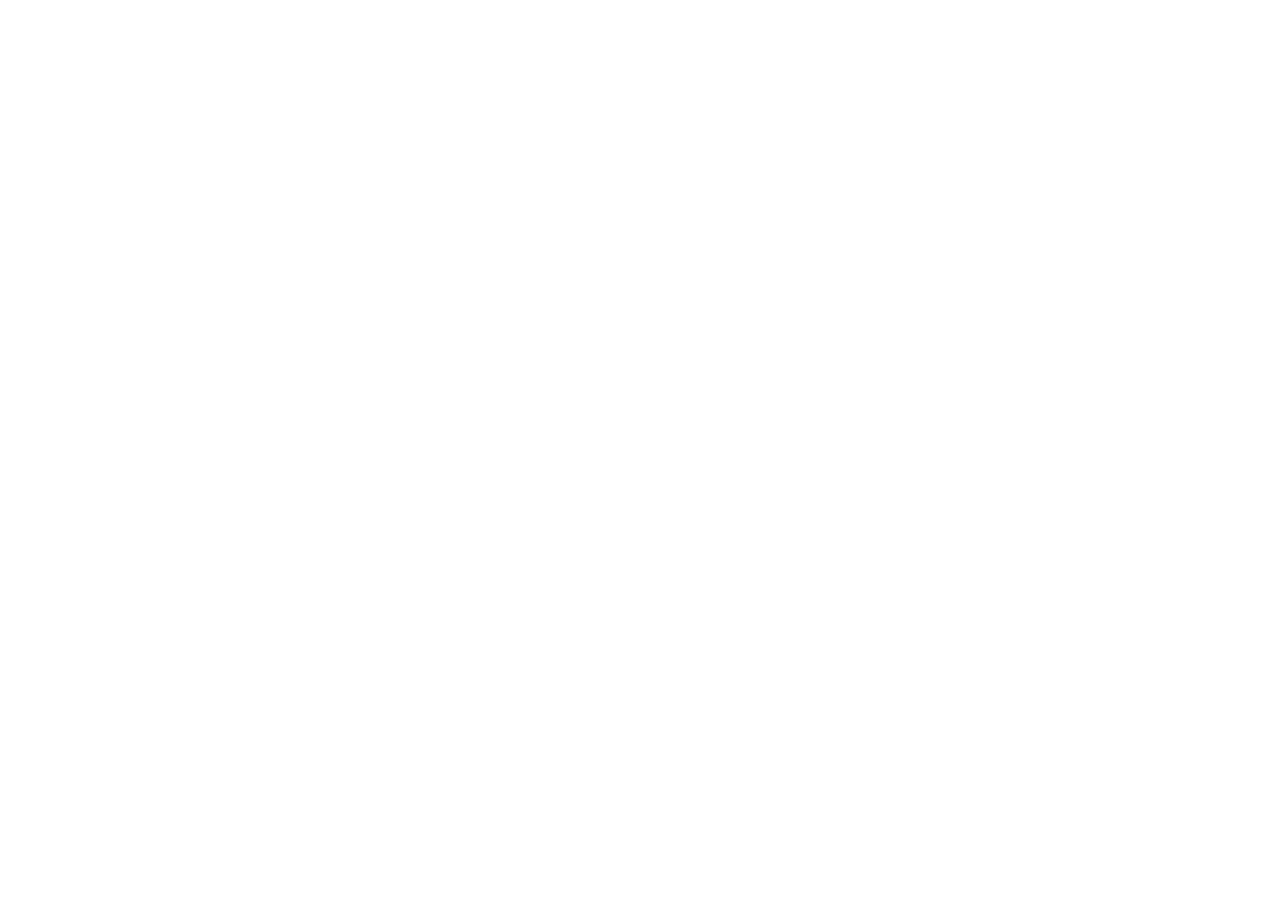
==== commit 76c21782: "Add files via upload" ====
--- a/index.html
+++ b/index.html
@@ -1,1060 +1,32 @@
-<!-- Сообщаем браузеру как стоит обрабатывать эту страницу -->
 <!DOCTYPE html>
-<!-- Оболочка документа, указываем язык содержимого -->
+
 <html lang="ru">
-	<!-- Заголовок страницы, контейнер для других важных данных (не отображается) -->
+	<!--Заголовок страницы, контейнер для других важных данных (не отображается)-->
 	<head>
-		<!-- Заголовок страницы в браузере -->
-		<title>Aerospoce</title>
+		<!--Заголовок страницы-->
+		<title>Title</title>
 		<link
 			rel="icon"
 			type="image/x-icon"
 			sizes="192x192"
-			href="img/page-img.png"
+			href="img/favicon.ico"
 		/>
 		<!--===============================-->
 		<!--Libs-->
 
-			<!--Swiper--><script src="libs/swiper-bundle.min.js" defer></script>
-			<!--Swiper--><link rel="stylesheet" href="libs/swiper-bundle.min.css"/>
+			<!--JQ--><script src="libs/jquery.js"></script>
 
 		<!--===============================-->
-
-		<!--<link rel="stylesheet" href="css/style-min.css" title="DefaultStyle"/>-->
-		<style type="text/css">
-			@import url("https://fonts.googleapis.com/css2?family=Roboto:wght@300;400;500&display=swap");*{padding:0;margin:0;border:0}*,*:before,*:after{-moz-box-sizing:border-box;-webkit-box-sizing:border-box;box-sizing:border-box}:focus,:active{outline:none}a:focus,a:active{outline:none}nav,footer,header,aside{display:block}html,body{height:100%;width:100%;font-size:100%;line-height:1;font-size:14px;-ms-text-size-adjust:100%;-moz-text-size-adjust:100%;-webkit-text-size-adjust:100%}input,button,textarea{font-family:inherit}input::-ms-clear{display:none}button{cursor:pointer}button::-moz-focus-inner{padding:0;border:0}a,a:visited{text-decoration:none}a:hover{text-decoration:none}ul li{list-style:none}img{vertical-align:top}h1,h2,h3,h4,h5,h6{font-size:inherit;font-weight:inherit}.ibg{background-position:center;background-size:cover;background-repeat:no-repeat;position:relative}.ibg img{width:0;height:0;position:absolute;top:0;left:0;opacity:0;visibility:hidden;content-visibility:auto}.loading-screen-ditector{position:fixed;left:0;top:0;z-index:-1000}body._lock{overflow:hidden!important}.loading-screen{position:fixed;left:0;top:0;width:100%;height:100%;z-index:10001;font-size:0;display:-webkit-box;display:-ms-flexbox;display:flex;-webkit-box-pack:center;-ms-flex-pack:center;justify-content:center;-webkit-box-align:center;-ms-flex-align:center;align-items:center;background:rgba(255,255,255,.7);-webkit-backdrop-filter:blur(9px);backdrop-filter:blur(9px);-webkit-transition:opacity 1.5s ease 0s;-o-transition:opacity 1.5s ease 0s;transition:opacity 1.5s ease 0s}.loading-screen span{font-size:2vw;pointer-events:none;-webkit-animation-duration:1s;animation-duration:1s;display:inline-block;padding-right:5px;position:relative;top:0;-webkit-transition:top 1.5s ease 0s;-o-transition:top 1.5s ease 0s;transition:top 1.5s ease 0s;-webkit-animation-timing-function:linear;animation-timing-function:linear;-webkit-animation-iteration-count:infinite;animation-iteration-count:infinite;-webkit-animation-name:loading-screen-anim;animation-name:loading-screen-anim}.loading-screen span:last-child{padding-right:0}@media (max-width:1064px){.loading-screen span{font-size:22px}}@-webkit-keyframes loading-screen-anim{0%{-webkit-transform:translateY(0%);transform:translateY(0%)}50%{-webkit-transform:translateY(-10%);transform:translateY(-10%)}100%{-webkit-transform:translateY(0%);transform:translateY(0%)}}@keyframes loading-screen-anim{0%{-webkit-transform:translateY(0%);transform:translateY(0%)}50%{-webkit-transform:translateY(-10%);transform:translateY(-10%)}100%{-webkit-transform:translateY(0%);transform:translateY(0%)}}body:before,body:after{content:"";display:block;position:fixed;left:0;top:0;width:100%;height:100%;background:rgba(255,255,255,.9);-webkit-backdrop-filter:blur(9px);backdrop-filter:blur(9px);z-index:10000;-webkit-transition:all 1s ease 0s;-o-transition:all 1s ease 0s;transition:all 1s ease 0s;opacity:0;pointer-events:none;visibility:hidden}body:after{opacity:1;pointer-events:auto;visibility:visible}body._Noloaded:after{opacity:0;pointer-events:none;visibility:hidden}body._Noloaded{overflow:hidden}body._Noloaded .Banner__bacgraund{opacity:0}body._Noloaded:before{opacity:1;pointer-events:auto;visibility:visible;-webkit-transition:all 0s ease 0s;-o-transition:all 0s ease 0s;transition:all 0s ease 0s}body._loaded:after{opacity:0;pointer-events:none;visibility:hidden}body._loaded .loading-screen{opacity:0;pointer-events:none}body._loaded .loading-screen span{top:-2vw}
-		</style>
-		<link rel="stylesheet" type="text/css" href="css/style-min.css"/>
+		<!--Css-->
+			<link rel="stylesheet" href="css/style.css" />
+		<!--===============================-->
 		<meta charset="utf-8">
 		<meta name="viewport" content="width=device-width">
 		<meta name="format-detection" content="telephone=no">
 	</head>
 	<!-- Отображаемое тело страницы -->
 	<body>
-		<div class="wrapper">
-			<img src="img/loading-screen-ditector.webp" alt="" class="loading-screen-ditector">
-			<div class="loading-screen">
-				<span style="animation-delay: 0.2s;">
-					L
-				</span>
-				<span style="animation-delay: 0.4s;">
-					o
-				</span>
-				<span style="animation-delay: 0.6s;">
-					a
-				</span>
-				<span style="animation-delay: 0.8s;">
-					d
-				</span>
-				<span style="animation-delay: 1.0s;">
-					i
-				</span>
-				<span style="animation-delay: 1.2s;">
-					n
-				</span>
-				<span style="animation-delay: 1.4s;">
-					g
-				</span>
-				<span style="animation-delay: 1.6s;">
-					. 
-				</span>
-				<span style="animation-delay: 1.8s;">
-					. 
-				</span>
-				<span style="animation-delay: 2.0s;">
-					. 
-				</span>
-			</div>
-			<header>
-				<div class="heder lock-padding" id="elem">
-					<span class="heder-span"></span>
-					<div class="container">
-						<div class="heder-flex">
-							<div class="heder-flex--left">
-								<a href="#" class="logo">
-									<img src="img/heder/Logo.png" alt="" class="logo__content">
-									<img src="img/heder/Logo-hover.png" alt="" class="logo__hover">
-								</a>
-							</div>
-							<div class="heder-flex--regft">
-								<nav>
-									<div class="nav">
-										<ul class="list menu__body">
-											<li class="link">
-												<a href="#Home" class="_link-click" onclick="return false">
-													Home
-												</a>
-											</li>
-											<li class="link">
-												<a href="#About" class="_link-click" onclick="return false">
-													About
-												</a>
-											</li>
-											<li class="link">
-												<a href="#Services" class="_link-click" onclick="return false">
-													Services
-												</a>
-											</li>
-											<li class="link">
-												<a href="#Portfolio" class="_link-click" onclick="return false">
-													Portfolio
-												</a>
-											</li>
-											<li class="link">
-												<a href="#Testimonial" class="_link-click" onclick="return false">
-													Testimonials
-												</a>
-											</li>
-											<li class="link">
-												<a href="#Contact" class="_link-click" onclick="return false">
-													Contact
-												</a>
-											</li>
-										</ul>
-									</div>
-								</nav>
-								<div class="heder__burger menu__icon">
-									<span></span>
-									<span></span>
-									<span></span>
-								</div>
-							</div>
-						</div>
-					</div>
-				</div>
-			</header>
-			<section>
-				<div class="Banner" id="Home">
-					<div class="Banner__bacgraund ibg">
-						<!--<img src="img/Bloakc_1/1.webp" alt="" class="webp" loading="lazy" decoding="async">
-						<img src="img/Bloakc_1/1.jpg" alt="" class="jpg" loading="lazy" decoding="async">-->
-						<span src="img/Bloakc_1/1.webp" class="webp"></span>
-						<span src="img/Bloakc_1/1.jpg" class="jpg"></span>
-					</div>
-					<div class="container">
-						<div class="Banner-flex">
-							<div class="Banner-button">
-								<div class="button">
-									<span class="button__line button__line-top"></span>
-									<span class="button__line button__line-right"></span>
-									<span class="button__line button__line-botton"></span>
-									<span class="button__line button__line-left"></span>
-									<span class="button-left">I Am </span>Photographer
-								</div>
-							</div>
-							<div class="Banner-scrol">
-								<a href="#About" class="_link-click" onclick="return false">
-									<img src="img/Bloakc_1/3.png" alt="" class="Banner-scrol__img-content">
-									<img src="img/Bloakc_1/2.png" alt="" class="Banner-scrol__img-hover">
-								</a>
-							</div>
-						</div>
-					</div>
-				</div>
-			</section>
-			<section>
-				<div class="AboutUs _anim-items" id="About">
-					<div class="container">
-						<div class="AboutUs-flex">
-							<div class="About_Us-left">
-								<div class="About_Us-left-container">
-									<div class="AboutUs-left-img ibg AboutUs-left-img1">
-										<!--<img src="img/Bloakc_2/1.webp" alt="" class="webp" loading="lazy" decoding="async">
-										<img src="img/Bloakc_2/1.jpg" alt="" class="jpg" loading="lazy" decoding="async">-->
-										<span src="img/Bloakc_2/1.webp" class="webp"></span>
-										<span src="img/Bloakc_2/1.jpg" class="jpg"></span>
-									</div>
-									<div class="AboutUs-left-img ibg AboutUs-left-img2">
-										<!--<img src="img/Bloakc_2/2.webp" alt="" class="webp" loading="lazy" decoding="async">
-										<img src="img/Bloakc_2/2.jpg" alt="" class="jpg" loading="lazy" decoding="async">-->
-										<span src="img/Bloakc_2/2.webp" class="webp"></span>
-										<span src="img/Bloakc_2/2.jpg" class="jpg"></span>
-									</div>
-									<div class="AboutUs-left-text">
-										Work Place
-										<span></span>
-									</div>
-									<div class="icon-click">
-										<div class="icon-click__wrapper">
-											<img src="img/icon-ckick.png" alt="">
-										</div>
-									</div>
-								</div>
-							</div>
-							<div class="AboutUs-reght">
-								<div class="AboutUs-reght-container">
-									<div class="AboutUs-reght-container-top">
-										
-									</div>
-									<div class="AboutUs-reght-container-bottom">
-										<h2 class="AboutUs-reght-hedeng">
-											About Me
-										</h2>
-										<p class="AboutUs-reght-text">
-											The quick, fox jumps over a lazy dog. DJs flock by when MTV ax quiz prog. Junk MTV quiz graced by fox whelps. Bawds jog, flick quartz, vex nymphs. Waltz, bad nymph, for quick jigs vex!
-										</p>
-										<div class="AboutUs-reght-Adobe">
-											<div class="AboutUs-reght-Adobe-top">
-												<span></span>
-												<span class="AboutUs-reght-Adobe-top-Photoshop"></span>
-												<span></span>
-											</div>
-											<div class="AboutUs-reght-Adobe-bottom">
-												<span>Adobe Photoshop</span>
-												<span>100%</span>
-											</div>
-										</div>
-										<div class="AboutUs-reght-Adobe">
-											<div class="AboutUs-reght-Adobe-top">
-												<span></span>
-												<span class="AboutUs-reght-Adobe-top-Indesign"></span>
-												<span></span>
-											</div>
-											<div class="AboutUs-reght-Adobe-bottom">
-												<span>Adobe Indesign</span>
-												<span>65%</span>
-											</div>
-										</div>
-										<div class="AboutUs-reght-Adobe">
-											<div class="AboutUs-reght-Adobe-top">
-												<span></span>
-												<span class="AboutUs-reght-Adobe-top-XD"></span>
-												<span></span>
-											</div>
-											<div class="AboutUs-reght-Adobe-bottom">
-												<span>Adobe XD</span>
-												<span>80%</span>
-											</div>
-										</div>
-									</div>
-								</div>
-							</div>
-						</div>
-					</div>
-				</div>
-			</section>
-			<section>
-				<div class="MyServices _anim-items" id="Services">
-					<div class="container">
-						<h2 class="MyServices-title">
-							My Services
-						</h2>
-						<p class="MyServices-text">
-							Check out all my services and think what do you want
-						</p>
-						<div class="MyServices-flex">
-							<div class="MyServices-flex-block">
-								<img src="img/Bloakc_3/1.png" alt="" class="MyServices-flex-img">
-								<h2 class="MyServices-flex-title">
-									Graphic Design
-								</h2>
-								<p class="MyServices-flex-text">
-									Lorem ipsum dolor sit amet, consectetur adipisicing elit. Quisquam qui, odio optio eaque autem ut, ipsa provident praesentium nemo doloremque.
-								</p>
-								<div class="MyServices-flex-strip">
-									<span></span>
-								</div>
-							</div>
-							<div class="MyServices-flex-block">
-								<img src="img/Bloakc_3/2.png" alt="" class="MyServices-flex-img">
-								<h2 class="MyServices-flex-title">
-									Photography
-								</h2>
-								<p class="MyServices-flex-text">
-									Lorem ipsum dolor sit amet, consectetur adipisicing elit. Quisquam qui, odio optio eaque autem ut, ipsa provident praesentium nemo doloremque.
-								</p>
-								<div class="MyServices-flex-strip">
-									<p>Read More</p>
-									<span></span>
-								</div>
-							</div>
-							<div class="MyServices-flex-block">
-								<img src="img/Bloakc_3/3.png" alt="" class="MyServices-flex-img">
-								<h2 class="MyServices-flex-title">
-									Web Design
-								</h2>
-								<p class="MyServices-flex-text">
-									Lorem ipsum dolor sit amet, consectetur adipisicing elit. Quisquam qui, odio optio eaque autem ut, ipsa provident praesentium nemo doloremque.
-								</p>
-								<div class="MyServices-flex-strip">
-									<span></span>
-								</div>
-							</div>
-							<div class="MyServices-flex-block">
-								<img src="img/Bloakc_3/4.png" alt="" class="MyServices-flex-img">
-								<h2 class="MyServices-flex-title">
-									Social Media
-								</h2>
-								<p class="MyServices-flex-text">
-									Lorem ipsum dolor sit amet, consectetur adipisicing elit. Quisquam qui, odio optio eaque autem ut, ipsa provident praesentium nemo doloremque.
-								</p>
-								<div class="MyServices-flex-strip">
-									<span></span>
-								</div>
-							</div>
-							<div class="MyServices-flex-block">
-								<img src="img/Bloakc_3/5.png" alt="" class="MyServices-flex-img">
-								<h2 class="MyServices-flex-title">
-									Marketing
-								</h2>
-								<p class="MyServices-flex-text">
-									Lorem ipsum dolor sit amet, consectetur adipisicing elit. Quisquam qui, odio optio eaque autem ut, ipsa provident praesentium nemo doloremque.
-								</p>
-								<div class="MyServices-flex-strip">
-									<span></span>
-								</div>
-							</div>
-							<div class="MyServices-flex-block">
-								<img src="img/Bloakc_3/6.png" alt="" class="MyServices-flex-img">
-								<h2 class="MyServices-flex-title">
-									App Developing
-								</h2>
-								<p class="MyServices-flex-text">
-									Lorem ipsum dolor sit amet, consectetur adipisicing elit. Quisquam qui, odio optio eaque autem ut, ipsa provident praesentium nemo doloremque.
-								</p>
-								<div class="MyServices-flex-strip">
-									<span></span>
-								</div>
-							</div>
-						</div>
-					</div>
-				</div>
-			</section>
-			<section>
-				<div class="MyPortfolio" id="Portfolio">
-					<div class="container">
-						<h2 class="MyPortfolio-title">
-							My Portfolio
-						</h2>
-						<p class="MyPortfolio-text">
-							Here is all my work that i maked for some great people
-						</p>
-						<div class="MyPortfolio-flex _anim-items">
-							<div class="MyPortfolio-flex-block">
-								<div class="MyPortfolio-flex-block-top ibg">
-									<!--<a href="#"></a>-->
-									<a href="popup-portfolio" class="popup-link"></a>
-									<!--<img src="img/Bloakc_4/1.webp" alt="" class="webp" loading="lazy" decoding="async">
-									<img src="img/Bloakc_4/1.jpg" alt="" class="jpg" loading="lazy" decoding="async">-->
-									<span src="img/Bloakc_4/1.webp" class="webp"></span>
-									<span src="img/Bloakc_4/1.jpg" class="jpg"></span>
-									<div class="MyPortfolio-flex-block-top-hover">
-										<span class="MyPortfolio-flex-block-bottom-hover-top"></span>
-										<span class="MyPortfolio-flex-block-bottom-hover-bottom"></span>
-										<span class="MyPortfolio-flex-block-bottom-hover-left"></span>
-										<span class="MyPortfolio-flex-block-bottom-hover-reght"></span>
-										<div class="MyPortfolio-flex-block-bottom-block">
-											<div class="MyPortfolio-flex-block-bottom-block-cross">
-												<span></span>
-												<span></span>
-											</div>
-											<div>
-												<h2 class="MyPortfolio-flex-block-bottom-block-title">
-													Island in the ocean
-												</h2>
-												<p class="MyPortfolio-flex-block-bottom-block-text">
-													Photo
-												</p>
-											</div>
-										</div>
-									</div>
-									<div class="icon-click icon-click_increase">
-										<div class="icon-click__wrapper">
-											<img src="img/icon-increase.png" alt="">
-										</div>
-									</div>
-								</div>
-								<div class="MyPortfolio-flex-block-bottom ibg">
-									<a href="popup-portfolio" class="popup-link"></a>
-									<!--<img src="img/Bloakc_4/4.webp" alt="" class="webp" loading="lazy" decoding="async">
-									<img src="img/Bloakc_4/4.jpg" alt="" class="jpg" loading="lazy" decoding="async">-->
-									<span src="img/Bloakc_4/4.webp" class="webp"></span>
-									<span src="img/Bloakc_4/4.jpg" class="jpg"></span>
-									<div class="MyPortfolio-flex-block-bottom-hover">
-										<span class="MyPortfolio-flex-block-bottom-hover-top"></span>
-										<span class="MyPortfolio-flex-block-bottom-hover-bottom"></span>
-										<span class="MyPortfolio-flex-block-bottom-hover-left"></span>
-										<span class="MyPortfolio-flex-block-bottom-hover-reght"></span>
-										<div class="MyPortfolio-flex-block-bottom-block">
-											<div class="MyPortfolio-flex-block-bottom-block-cross">
-												<span></span>
-												<span></span>
-											</div>
-											<div>
-												<h2 class="MyPortfolio-flex-block-bottom-block-title">
-													Island in the ocean
-												</h2>
-												<p class="MyPortfolio-flex-block-bottom-block-text">
-													Photo
-												</p>
-											</div>
-										</div>
-									</div>
-								</div>
-							</div>
-							<div class="MyPortfolio-flex-block">
-								<div class="MyPortfolio-flex-block-bottom ibg">
-									<a href="popup-portfolio" class="popup-link"></a>
-									<!--<img src="img/Bloakc_4/2.webp" alt="" class="webp" loading="lazy" decoding="async">
-									<img src="img/Bloakc_4/2.jpg" alt="" class="jpg" loading="lazy" decoding="async">-->
-									<span src="img/Bloakc_4/2.webp" class="webp"></span>
-									<span src="img/Bloakc_4/2.jpg" class="jpg"></span>
-									<div class="MyPortfolio-flex-block-bottom-hover">
-										<span class="MyPortfolio-flex-block-bottom-hover-top"></span>
-										<span class="MyPortfolio-flex-block-bottom-hover-bottom"></span>
-										<span class="MyPortfolio-flex-block-bottom-hover-left"></span>
-										<span class="MyPortfolio-flex-block-bottom-hover-reght"></span>
-										<div class="MyPortfolio-flex-block-bottom-block">
-											<div class="MyPortfolio-flex-block-bottom-block-cross">
-												<span></span>
-												<span></span>
-											</div>
-											<div>
-												<h2 class="MyPortfolio-flex-block-bottom-block-title">
-													Island in the ocean
-												</h2>
-												<p class="MyPortfolio-flex-block-bottom-block-text">
-													Photo
-												</p>
-											</div>
-										</div>
-									</div>
-								</div>
-								<div class="MyPortfolio-flex-block-top ibg">
-									<a href="popup-portfolio" class="popup-link"></a>
-									<!--<img src="img/Bloakc_4/5.webp" alt="" class="webp" loading="lazy" decoding="async">
-									<img src="img/Bloakc_4/5.jpg" alt="" class="jpg" loading="lazy" decoding="async">-->
-									<span src="img/Bloakc_4/5.webp" class="webp"></span>
-									<span src="img/Bloakc_4/5.jpg" class="jpg"></span>
-									<div class="MyPortfolio-flex-block-top-hover">
-										<span class="MyPortfolio-flex-block-bottom-hover-top"></span>
-										<span class="MyPortfolio-flex-block-bottom-hover-bottom"></span>
-										<span class="MyPortfolio-flex-block-bottom-hover-left"></span>
-										<span class="MyPortfolio-flex-block-bottom-hover-reght"></span>
-										<div class="MyPortfolio-flex-block-bottom-block">
-											<div class="MyPortfolio-flex-block-bottom-block-cross">
-												<span></span>
-												<span></span>
-											</div>
-											<div>
-												<h2 class="MyPortfolio-flex-block-bottom-block-title">
-													Island in the ocean
-												</h2>
-												<p class="MyPortfolio-flex-block-bottom-block-text">
-													Photo
-												</p>
-											</div>
-										</div>
-									</div>
-									<div class="icon-click icon-click_increase">
-										<div class="icon-click__wrapper">
-											<img src="img/icon-increase.png" alt="">
-										</div>
-									</div>
-								</div>
-							</div>
-							<div class="MyPortfolio-flex-block">
-								<div class="MyPortfolio-flex-block-top ibg">
-									<a href="popup-portfolio" class="popup-link"></a>
-									<!--<img src="img/Bloakc_4/3.webp" alt="" class="webp" loading="lazy" decoding="async">
-									<img src="img/Bloakc_4/3.jpg" alt="" class="jpg" loading="lazy" decoding="async">-->
-									<span src="img/Bloakc_4/3.webp" class="webp"></span>
-									<span src="img/Bloakc_4/3.jpg" class="jpg"></span>
-									<div class="MyPortfolio-flex-block-top-hover">
-										<span class="MyPortfolio-flex-block-bottom-hover-top"></span>
-										<span class="MyPortfolio-flex-block-bottom-hover-bottom"></span>
-										<span class="MyPortfolio-flex-block-bottom-hover-left"></span>
-										<span class="MyPortfolio-flex-block-bottom-hover-reght"></span>
-										<div class="MyPortfolio-flex-block-bottom-block">
-											<div class="MyPortfolio-flex-block-bottom-block-cross">
-												<span></span>
-												<span></span>
-											</div>
-											<div>
-												<h2 class="MyPortfolio-flex-block-bottom-block-title">
-													Island in the ocean
-												</h2>
-												<p class="MyPortfolio-flex-block-bottom-block-text">
-													Photo
-												</p>
-											</div>
-										</div>
-									</div>
-									<div class="icon-click icon-click_increase">
-										<div class="icon-click__wrapper">
-											<img src="img/icon-increase.png" alt="">
-										</div>
-									</div>
-								</div>
-								<div class="MyPortfolio-flex-block-bottom ibg">
-									<a href="popup-portfolio" class="popup-link"></a>
-									<!--<img src="img/Bloakc_4/6.webp" alt="" class="webp" loading="lazy" decoding="async">
-									<img src="img/Bloakc_4/6.jpg" alt="" class="jpg" loading="lazy" decoding="async">-->
-									<span src="img/Bloakc_4/6.webp" class="webp"></span>
-									<span src="img/Bloakc_4/6.jpg" class="jpg"></span>
-									<div class="MyPortfolio-flex-block-bottom-hover">
-										<span class="MyPortfolio-flex-block-bottom-hover-top"></span>
-										<span class="MyPortfolio-flex-block-bottom-hover-bottom"></span>
-										<span class="MyPortfolio-flex-block-bottom-hover-left"></span>
-										<span class="MyPortfolio-flex-block-bottom-hover-reght"></span>
-										<div class="MyPortfolio-flex-block-bottom-block">
-											<div class="MyPortfolio-flex-block-bottom-block-cross">
-												<span></span>
-												<span></span>
-											</div>
-											<div>
-												<h2 class="MyPortfolio-flex-block-bottom-block-title">
-													Island in the ocean
-												</h2>
-												<p class="MyPortfolio-flex-block-bottom-block-text">
-													Photo
-												</p>
-											</div>
-										</div>
-									</div>
-								</div>
-							</div>
-						</div>
-					</div>
-				</div>
-			</section>
-			<section>
-				<div class="Available">
-					<div class="container">
-						<div class="Available-flex">
-							<p>
-								Do you love my work?
-							</p>
-							<h2>
-								Available For Freelance Work!
-							</h2>
-							<a href="#" class="Available-flex-button">
-								Hire Me
-							</a>
-						</div>
-					</div>
-				</div>
-			</section>
-			<section>
-				<div class="Testimonials" id="Testimonial">
-					<div class="container">
-						<h2 class="Testimonials-title">
-							Testimonials
-						</h2>
-						<p class="Testimonials-text">
-							Lets check what people say about me and my work
-						</p>
-						<div class="Testimonials-flex">
-							<div class="Testimonials-flex-block">
-								<div class="Testimonials-flex-block-top">
-									<div class="Testimonials-flex-img">
-										<img src="img/Bloakc_6/1.jpg" alt="">
-									</div>
-									<div class="Testimonials-flex-block-top-right">
-										<h2>
-											Jonathon Lee
-										</h2>
-										<p>
-											UI/UX Designer
-										</p>
-									</div>
-								</div>
-								<div class="Testimonials-flex-block-bottom">
-									<div class="Testimonials-flex-block-bottom-block">
-										<img src="img/Bloakc_6/3.png" alt="">
-										<p>
-											Finding the right partner to help make this goal a reality was key. The smart and creative team at Blue Fountain Media has helped anthony.com establish itself as a successful online business and become synonymous with an enjoyable solutions.
-										</p>
-									</div>
-								</div>
-							</div>
-							<div class="Testimonials-flex-block">
-								<div class="Testimonials-flex-block-top">
-									<div class="Testimonials-flex-img">
-										<img src="img/Bloakc_6/2.jpg" alt="">
-									</div>
-									<div class="Testimonials-flex-block-top-right">
-										<h2>
-											Emalia Clark
-										</h2>
-										<p>
-											Frontend Dev
-										</p>
-									</div>
-								</div>
-								<div class="Testimonials-flex-block-bottom">
-									<div class="Testimonials-flex-block-bottom-block">
-										<img src="img/Bloakc_6/3.png" alt="">
-										<p>
-											Finding the right partner to help make this goal a reality was key. The smart and creative team at Blue Fountain Media has helped anthony.com establish itself as a successful online business and become synonymous with an enjoyable solutions.
-										</p>
-									</div>
-								</div>
-							</div>
-						</div>
-					</div>
-				</div>
-			</section>
-			<section>
-				<div class="Happy _anim-items">
-					<div class="container">
-						<div class="Happy-flex">
-							<div class="Happy-flex-block">
-								<div class="Happy-flex-block-img">
-									<img src="img/Bloakc_7/1.png" alt="">
-								</div>
-								<h2>
-									1325
-								</h2>
-								<p>
-									Happy Customers
-								</p>
-							</div>
-							<div class="Happy-flex-block">
-								<div class="Happy-flex-block-img">
-									<img src="img/Bloakc_7/2.png" alt="">
-								</div>
-								<h2>
-									1214
-								</h2>
-								<p>
-									Completed Project
-								</p>
-							</div>
-							<div class="Happy-flex-block">
-								<div class="Happy-flex-block-img">
-									<img src="img/Bloakc_7/3.png" alt="">
-								</div>
-								<h2>
-									10
-								</h2>
-								<p>
-									Years Experience
-								</p>
-							</div>
-							<div class="Happy-flex-block">
-								<div class="Happy-flex-block-img">
-									<img src="img/Bloakc_7/4.png" alt="">
-								</div>
-								<h2>
-									375
-								</h2>
-								<p>
-									Wins Awards
-								</p>
-							</div>
-						</div>
-					</div>
-				</div>
-			</section>
-			<section>
-				<div class="GetinTouch" id="Contact">
-					<div class="GetinTouch-container">
-						<h2 class="GetinTouch-title">
-							Get in Touch
-						</h2>
-						<p class="GetinTouch-text">
-							Have you any quistion? Send me message without hesitated
-						</p>
-						<div class="GetinTouch-form">
-							<form action="#" class="GetinTouch-form__body _form-validation__wrapper">
-								<div class="GetinTouch-form-line _form-validation__body">
-									<input autocomplete="off" type="text" name="form[]" class="input _input-placeholder _form-validation__input" placeholder="Your Full Name">
-								</div>
-								<div class="GetinTouch-form-line _form-validation__body">
-									<input autocomplete="off" type="text" name="form[]" class="input _input-placeholder _form-validation__input" placeholder="Email Address">
-								</div>
-								<div class="GetinTouch-form-line _form-validation__body">
-									<textarea autocomplete="off" type="text" name="form[]" class="input _input-placeholder _form-validation__input" placeholder="Your Message"></textarea>
-								</div>
-								<div class="GetinTouch-form-button">
-									<button type="submit" class="GetinTouch-form__bth _form-validation__button" onclick="return false">Send message</button>
-								</div>
-							</form>
-						</div>
-					</div>
-				</div>
-			</section>
-			<footer>
-				<div class="foter">
-					<div class="container">
-						<div class="foter-flex">
-							<div class="foter-blok1">
-								<p>
-									© Copyright 2020 iGlyphic. All rights reserved
-								</p>
-							</div>
-							<div class="foter-blok2">
-								<a href="#" class="foter-link">
-									<span class="icon-facebook icon"></span>
-								</a>
-								<a href="#" class="foter-link">
-									<span class="icon-twitter icon"></span>
-								</a>
-								<a href="#" class="foter-link">
-									<span class="icon-youtube-play icon"></span>
-								</a>
-								<a href="#" class="foter-link">
-									<span class="icon-github icon"></span>
-								</a>
-								<a href="#" class="foter-link">
-									<span class="icon-network icon"></span>
-								</a>
-								<a href="#" class="foter-link">
-									<span class="icon-gplus icon"></span>
-								</a>
-								<a href="#" class="foter-link">
-									<span class="icon-tumblr icon"></span>
-								</a>
-							</div>
-						</div>
-					</div>
-				</div>
-			</footer>
-		</div>
-		<div class="popup" id="popup-portfolio">
-			<div class="MyPortfolio-popup popup__body">
-				<div class="MyPortfolio-popup__wrapper popup__content _MyPortfolio-slider">
-					<div class="MyPortfolio-popup__paginacion _MyPortfolio-paginachion"></div>
-					<div class="MyPortfolio-popup__buttons">
-						<div class="MyPortfolio-slider__button MyPortfolio-slider__button-prev">
-							<img src="img/Bloakc_4/icon2.svg" alt="" style="-moz-user-select: none; -webkit-user-select: none; -ms-user-select: none; user-select: none;">
-						</div>
-						<div class="MyPortfolio-slider__button MyPortfolio-slider__button-next">
-							<img src="img/Bloakc_4/icon1.svg" alt="" style="-moz-user-select: none; -webkit-user-select: none; -ms-user-select: none; user-select: none;">
-						</div>
-					</div>
-
-					<div class="swiper-wrapper">
-						<div class="MyPortfolio-popup-block swiper-slide">
-							<div class="MyPortfolio-popup-block__img ibg">
-								<!--<img src="img/Bloakc_4/1.webp" alt="" class="webp" loading="lazy" decoding="async">
-								<img src="img/Bloakc_4/1.jpg" alt="" class="jpg" loading="lazy" decoding="async">-->
-								<span src="img/Bloakc_4/1.webp" class="webp"></span>
-								<span src="img/Bloakc_4/1.jpg" class="jpg"></span>
-							</div>
-							<div class="MyPortfolio-popup-block__content">
-								<div class="MyPortfolio-popup-block__exit close-popup">
-									<div class="MyPortfolio-popup-block__exit_wrapper">
-										<img src="img/Bloakc_4/exit.png" alt="" class="MyPortfolio-popup-block__exit_content">
-										<img src="img/Bloakc_4/exitHover.png" alt="" class="MyPortfolio-popup-block__exit_hover">
-									</div>
-								</div>
-								<div class="MyPortfolio-popup-block__title">
-									Lorem, ipsum dolor sit amet consectetur
-								</div>
-								<div class="MyPortfolio-popup-block__text">
-									<p>Lorem ipsum dolor sit amet consectetur adipisicing elit. Ullam veniam odio similique laborum, suscipit voluptatibus impedit. Sequi nam dolores, dignissimos dolor, illum, nisi, a omnis debitis ipsa qui minima quod?
-									Commodi atque veniam provident, magni iusto libero qui aperiam, est impedit vero, cupiditate, perspiciatis labore nobis eum ipsam. Voluptatem modi voluptate aliquid culpa libero voluptates ipsam eius deserunt qui cupiditate!
-									Esse quibusdam pariatur neque doloremque animi sapiente, totam ratione! Vitae nisi deleniti molestiae ipsam placeat delectus nostrum molestias adipisci eaque ipsum, sit maiores nesciunt fugit doloribus cumque, obcaecati quidem qui?</p>
-									<p>Harum nulla est facilis delectus minima, quos deserunt commodi hic qui consequuntur ducimus sapiente quis. Nam aspernatur nostrum laborum explicabo vero minima totam aliquam voluptas asperiores! Soluta, tempora tenetur laudantium.
-									Labore dolor possimus quis asperiores dignissimos. Enim, fuga, id. Earum magni eos voluptatum ipsam maxime fuga esse corporis alias consequatur. Consectetur, exercitationem praesentium accusamus quaerat. Quos assumenda, temporibus blanditiis commodi.
-									Architecto repellat natus voluptatem commodi hic cum fugit similique eos alias, laboriosam voluptates inventore porro consequatur odio placeat possimus amet iusto perferendis quasi nihil nemo temporibus? Nulla ullam, saepe fugiat?
-									Nisi, voluptatibus, reprehenderit! Laboriosam alias voluptates deserunt amet earum iure cum. Dolorem, delectus exercitationem, eius dolorum quae distinctio sint consequatur architecto iure, hic culpa, debitis non nihil veniam vitae vel.
-									Impedit dolor facere quibusdam nostrum? Blanditiis autem, ab consequuntur, aspernatur ad minima facere neque? Laborum officia dignissimos, fuga reiciendis! Eum dignissimos molestiae, autem, culpa expedita corporis pariatur illum unde obcaecati.
-									Repellendus, quos. Ipsa culpa incidunt laudantium fuga sit facere corrupti quam at cupiditate. Sed nostrum est ab nesciunt dolor, fugit incidunt vero porro doloribus, architecto facilis, voluptas odio nobis accusantium.
-									Beatae perspiciatis architecto, saepe aliquid, nesciunt, qui voluptate praesentium ullam blanditiis deleniti vel atque ratione sequi harum nisi! Maxime ipsa repellendus minus harum fugit non possimus officia nulla sunt quo.</p>
-								</div>
-								<div class="MyPortfolio-popup-block__social-media">
-									<a href="#" class="MyPortfolio-popup-block__link">
-										<span class="icon-facebook icon"></span>
-									</a>
-									<a href="#" class="MyPortfolio-popup-block__link">
-										<span class="icon-twitter icon"></span>
-									</a>
-									<a href="#" class="MyPortfolio-popup-block__link">
-										<span class="icon-youtube-play icon"></span>
-									</a>
-									<a href="#" class="MyPortfolio-popup-block__link">
-										<span class="icon-github icon"></span>
-									</a>
-									<a href="#" class="MyPortfolio-popup-block__link">
-										<span class="icon-network icon"></span>
-									</a>
-									<a href="#" class="MyPortfolio-popup-block__link">
-										<span class="icon-gplus icon"></span>
-									</a>
-									<a href="#" class="MyPortfolio-popup-block__link">
-										<span class="icon-tumblr icon"></span>
-									</a>
-								</div>
-							</div>
-						</div>
-						<div class="MyPortfolio-popup-block swiper-slide">
-							<div class="MyPortfolio-popup-block__img ibg">
-								<!--<img src="img/Bloakc_4/4.webp" alt="" class="webp" loading="lazy" decoding="async">
-								<img src="img/Bloakc_4/4.jpg" alt="" class="jpg" loading="lazy" decoding="async">-->
-								<span src="img/Bloakc_4/4.webp" class="webp"></span>
-								<span src="img/Bloakc_4/4.jpg" class="jpg"></span>
-							</div>
-							<div class="MyPortfolio-popup-block__content">
-								<div class="MyPortfolio-popup-block__exit close-popup">
-									<div class="MyPortfolio-popup-block__exit_wrapper">
-										<img src="img/Bloakc_4/exit.png" alt="" class="MyPortfolio-popup-block__exit_content">
-										<img src="img/Bloakc_4/exitHover.png" alt="" class="MyPortfolio-popup-block__exit_hover">
-									</div>
-								</div>
-								<div class="MyPortfolio-popup-block__title">
-									Lorem, ipsum dolor sit amet consectetur
-								</div>
-								<div class="MyPortfolio-popup-block__text">
-									<p>Lorem ipsum dolor sit amet consectetur adipisicing elit. Ullam veniam odio similique laborum, suscipit voluptatibus impedit. Sequi nam dolores, dignissimos dolor, illum, nisi, a omnis debitis ipsa qui minima quod?
-									Commodi atque veniam provident, magni iusto libero qui aperiam, est impedit vero, cupiditate, perspiciatis labore nobis eum ipsam. Voluptatem modi voluptate aliquid culpa libero voluptates ipsam eius deserunt qui cupiditate!
-									Esse quibusdam pariatur neque doloremque animi sapiente, totam ratione! Vitae nisi deleniti molestiae ipsam placeat delectus nostrum molestias adipisci eaque ipsum, sit maiores nesciunt fugit doloribus cumque, obcaecati quidem qui?</p>
-									<p>Harum nulla est facilis delectus minima, quos deserunt commodi hic qui consequuntur ducimus sapiente quis. Nam aspernatur nostrum laborum explicabo vero minima totam aliquam voluptas asperiores! Soluta, tempora tenetur laudantium.
-									Labore dolor possimus quis asperiores dignissimos. Enim, fuga, id. Earum magni eos voluptatum ipsam maxime fuga esse corporis alias consequatur. Consectetur, exercitationem praesentium accusamus quaerat. Quos assumenda, temporibus blanditiis commodi.
-									Architecto repellat natus voluptatem commodi hic cum fugit similique eos alias, laboriosam voluptates inventore porro consequatur odio placeat possimus amet iusto perferendis quasi nihil nemo temporibus? Nulla ullam, saepe fugiat?
-									Nisi, voluptatibus, reprehenderit! Laboriosam alias voluptates deserunt amet earum iure cum. Dolorem, delectus exercitationem, eius dolorum quae distinctio sint consequatur architecto iure, hic culpa, debitis non nihil veniam vitae vel.
-									Impedit dolor facere quibusdam nostrum? Blanditiis autem, ab consequuntur, aspernatur ad minima facere neque? Laborum officia dignissimos, fuga reiciendis! Eum dignissimos molestiae, autem, culpa expedita corporis pariatur illum unde obcaecati.
-									Repellendus, quos. Ipsa culpa incidunt laudantium fuga sit facere corrupti quam at cupiditate. Sed nostrum est ab nesciunt dolor, fugit incidunt vero porro doloribus, architecto facilis, voluptas odio nobis accusantium.
-									Beatae perspiciatis architecto, saepe aliquid, nesciunt, qui voluptate praesentium ullam blanditiis deleniti vel atque ratione sequi harum nisi! Maxime ipsa repellendus minus harum fugit non possimus officia nulla sunt quo.</p>
-								</div>
-								<div class="MyPortfolio-popup-block__social-media">
-									<a href="#" class="MyPortfolio-popup-block__link">
-										<span class="icon-facebook icon"></span>
-									</a>
-									<a href="#" class="MyPortfolio-popup-block__link">
-										<span class="icon-twitter icon"></span>
-									</a>
-									<a href="#" class="MyPortfolio-popup-block__link">
-										<span class="icon-youtube-play icon"></span>
-									</a>
-									<a href="#" class="MyPortfolio-popup-block__link">
-										<span class="icon-github icon"></span>
-									</a>
-									<a href="#" class="MyPortfolio-popup-block__link">
-										<span class="icon-network icon"></span>
-									</a>
-									<a href="#" class="MyPortfolio-popup-block__link">
-										<span class="icon-gplus icon"></span>
-									</a>
-									<a href="#" class="MyPortfolio-popup-block__link">
-										<span class="icon-tumblr icon"></span>
-									</a>
-								</div>
-							</div>
-						</div>
-						<div class="MyPortfolio-popup-block swiper-slide">
-							<div class="MyPortfolio-popup-block__img ibg">
-								<!--<img src="img/Bloakc_4/2.webp" alt="" class="webp" loading="lazy" decoding="async">
-								<img src="img/Bloakc_4/2.jpg" alt="" class="jpg" loading="lazy" decoding="async">-->
-								<span src="img/Bloakc_4/2.webp" class="webp"></span>
-								<span src="img/Bloakc_4/2.jpg" class="jpg"></span>
-							</div>
-							<div class="MyPortfolio-popup-block__content">
-								<div class="MyPortfolio-popup-block__exit close-popup">
-									<div class="MyPortfolio-popup-block__exit_wrapper">
-										<img src="img/Bloakc_4/exit.png" alt="" class="MyPortfolio-popup-block__exit_content">
-										<img src="img/Bloakc_4/exitHover.png" alt="" class="MyPortfolio-popup-block__exit_hover">
-									</div>
-								</div>
-								<div class="MyPortfolio-popup-block__title">
-									Lorem, ipsum dolor sit amet consectetur
-								</div>
-								<div class="MyPortfolio-popup-block__text">
-									<p>Lorem ipsum dolor sit amet consectetur adipisicing elit. Ullam veniam odio similique laborum, suscipit voluptatibus impedit. Sequi nam dolores, dignissimos dolor, illum, nisi, a omnis debitis ipsa qui minima quod?
-									Commodi atque veniam provident, magni iusto libero qui aperiam, est impedit vero, cupiditate, perspiciatis labore nobis eum ipsam. Voluptatem modi voluptate aliquid culpa libero voluptates ipsam eius deserunt qui cupiditate!
-									Esse quibusdam pariatur neque doloremque animi sapiente, totam ratione! Vitae nisi deleniti molestiae ipsam placeat delectus nostrum molestias adipisci eaque ipsum, sit maiores nesciunt fugit doloribus cumque, obcaecati quidem qui?</p>
-									<p>Harum nulla est facilis delectus minima, quos deserunt commodi hic qui consequuntur ducimus sapiente quis. Nam aspernatur nostrum laborum explicabo vero minima totam aliquam voluptas asperiores! Soluta, tempora tenetur laudantium.
-									Labore dolor possimus quis asperiores dignissimos. Enim, fuga, id. Earum magni eos voluptatum ipsam maxime fuga esse corporis alias consequatur. Consectetur, exercitationem praesentium accusamus quaerat. Quos assumenda, temporibus blanditiis commodi.
-									Architecto repellat natus voluptatem commodi hic cum fugit similique eos alias, laboriosam voluptates inventore porro consequatur odio placeat possimus amet iusto perferendis quasi nihil nemo temporibus? Nulla ullam, saepe fugiat?
-									Nisi, voluptatibus, reprehenderit! Laboriosam alias voluptates deserunt amet earum iure cum. Dolorem, delectus exercitationem, eius dolorum quae distinctio sint consequatur architecto iure, hic culpa, debitis non nihil veniam vitae vel.
-									Impedit dolor facere quibusdam nostrum? Blanditiis autem, ab consequuntur, aspernatur ad minima facere neque? Laborum officia dignissimos, fuga reiciendis! Eum dignissimos molestiae, autem, culpa expedita corporis pariatur illum unde obcaecati.
-									Repellendus, quos. Ipsa culpa incidunt laudantium fuga sit facere corrupti quam at cupiditate. Sed nostrum est ab nesciunt dolor, fugit incidunt vero porro doloribus, architecto facilis, voluptas odio nobis accusantium.
-									Beatae perspiciatis architecto, saepe aliquid, nesciunt, qui voluptate praesentium ullam blanditiis deleniti vel atque ratione sequi harum nisi! Maxime ipsa repellendus minus harum fugit non possimus officia nulla sunt quo.</p>
-								</div>
-								<div class="MyPortfolio-popup-block__social-media">
-									<a href="#" class="MyPortfolio-popup-block__link">
-										<span class="icon-facebook icon"></span>
-									</a>
-									<a href="#" class="MyPortfolio-popup-block__link">
-										<span class="icon-twitter icon"></span>
-									</a>
-									<a href="#" class="MyPortfolio-popup-block__link">
-										<span class="icon-youtube-play icon"></span>
-									</a>
-									<a href="#" class="MyPortfolio-popup-block__link">
-										<span class="icon-github icon"></span>
-									</a>
-									<a href="#" class="MyPortfolio-popup-block__link">
-										<span class="icon-network icon"></span>
-									</a>
-									<a href="#" class="MyPortfolio-popup-block__link">
-										<span class="icon-gplus icon"></span>
-									</a>
-									<a href="#" class="MyPortfolio-popup-block__link">
-										<span class="icon-tumblr icon"></span>
-									</a>
-								</div>
-							</div>
-						</div>
-						<div class="MyPortfolio-popup-block swiper-slide">
-							<div class="MyPortfolio-popup-block__img ibg">
-								<!--<img src="img/Bloakc_4/5.webp" alt="" class="webp" loading="lazy" decoding="async">
-								<img src="img/Bloakc_4/5.jpg" alt="" class="jpg" loading="lazy" decoding="async">-->
-								<span src="img/Bloakc_4/5.webp" class="webp"></span>
-								<span src="img/Bloakc_4/5.jpg" class="jpg"></span>
-							</div>
-							<div class="MyPortfolio-popup-block__content">
-								<div class="MyPortfolio-popup-block__exit close-popup">
-									<div class="MyPortfolio-popup-block__exit_wrapper">
-										<img src="img/Bloakc_4/exit.png" alt="" class="MyPortfolio-popup-block__exit_content">
-										<img src="img/Bloakc_4/exitHover.png" alt="" class="MyPortfolio-popup-block__exit_hover">
-									</div>
-								</div>
-								<div class="MyPortfolio-popup-block__title">
-									Lorem, ipsum dolor sit amet consectetur
-								</div>
-								<div class="MyPortfolio-popup-block__text">
-									<p>Lorem ipsum dolor sit amet consectetur adipisicing elit. Ullam veniam odio similique laborum, suscipit voluptatibus impedit. Sequi nam dolores, dignissimos dolor, illum, nisi, a omnis debitis ipsa qui minima quod?
-									Commodi atque veniam provident, magni iusto libero qui aperiam, est impedit vero, cupiditate, perspiciatis labore nobis eum ipsam. Voluptatem modi voluptate aliquid culpa libero voluptates ipsam eius deserunt qui cupiditate!
-									Esse quibusdam pariatur neque doloremque animi sapiente, totam ratione! Vitae nisi deleniti molestiae ipsam placeat delectus nostrum molestias adipisci eaque ipsum, sit maiores nesciunt fugit doloribus cumque, obcaecati quidem qui?</p>
-									<p>Harum nulla est facilis delectus minima, quos deserunt commodi hic qui consequuntur ducimus sapiente quis. Nam aspernatur nostrum laborum explicabo vero minima totam aliquam voluptas asperiores! Soluta, tempora tenetur laudantium.
-									Labore dolor possimus quis asperiores dignissimos. Enim, fuga, id. Earum magni eos voluptatum ipsam maxime fuga esse corporis alias consequatur. Consectetur, exercitationem praesentium accusamus quaerat. Quos assumenda, temporibus blanditiis commodi.
-									Architecto repellat natus voluptatem commodi hic cum fugit similique eos alias, laboriosam voluptates inventore porro consequatur odio placeat possimus amet iusto perferendis quasi nihil nemo temporibus? Nulla ullam, saepe fugiat?
-									Nisi, voluptatibus, reprehenderit! Laboriosam alias voluptates deserunt amet earum iure cum. Dolorem, delectus exercitationem, eius dolorum quae distinctio sint consequatur architecto iure, hic culpa, debitis non nihil veniam vitae vel.
-									Impedit dolor facere quibusdam nostrum? Blanditiis autem, ab consequuntur, aspernatur ad minima facere neque? Laborum officia dignissimos, fuga reiciendis! Eum dignissimos molestiae, autem, culpa expedita corporis pariatur illum unde obcaecati.
-									Repellendus, quos. Ipsa culpa incidunt laudantium fuga sit facere corrupti quam at cupiditate. Sed nostrum est ab nesciunt dolor, fugit incidunt vero porro doloribus, architecto facilis, voluptas odio nobis accusantium.
-									Beatae perspiciatis architecto, saepe aliquid, nesciunt, qui voluptate praesentium ullam blanditiis deleniti vel atque ratione sequi harum nisi! Maxime ipsa repellendus minus harum fugit non possimus officia nulla sunt quo.</p>
-								</div>
-								<div class="MyPortfolio-popup-block__social-media">
-									<a href="#" class="MyPortfolio-popup-block__link">
-										<span class="icon-facebook icon"></span>
-									</a>
-									<a href="#" class="MyPortfolio-popup-block__link">
-										<span class="icon-twitter icon"></span>
-									</a>
-									<a href="#" class="MyPortfolio-popup-block__link">
-										<span class="icon-youtube-play icon"></span>
-									</a>
-									<a href="#" class="MyPortfolio-popup-block__link">
-										<span class="icon-github icon"></span>
-									</a>
-									<a href="#" class="MyPortfolio-popup-block__link">
-										<span class="icon-network icon"></span>
-									</a>
-									<a href="#" class="MyPortfolio-popup-block__link">
-										<span class="icon-gplus icon"></span>
-									</a>
-									<a href="#" class="MyPortfolio-popup-block__link">
-										<span class="icon-tumblr icon"></span>
-									</a>
-								</div>
-							</div>
-						</div>
-						<div class="MyPortfolio-popup-block swiper-slide">
-							<div class="MyPortfolio-popup-block__img ibg">
-								<!--<img src="img/Bloakc_4/3.webp" alt="" class="webp" loading="lazy" decoding="async">
-								<img src="img/Bloakc_4/3.jpg" alt="" class="jpg" loading="lazy" decoding="async">-->
-								<span src="img/Bloakc_4/3.webp" class="webp"></span>
-								<span src="img/Bloakc_4/3.jpg" class="jpg"></span>
-							</div>
-							<div class="MyPortfolio-popup-block__content">
-								<div class="MyPortfolio-popup-block__exit close-popup">
-									<div class="MyPortfolio-popup-block__exit_wrapper">
-										<img src="img/Bloakc_4/exit.png" alt="" class="MyPortfolio-popup-block__exit_content">
-										<img src="img/Bloakc_4/exitHover.png" alt="" class="MyPortfolio-popup-block__exit_hover">
-									</div>
-								</div>
-								<div class="MyPortfolio-popup-block__title">
-									Lorem, ipsum dolor sit amet consectetur
-								</div>
-								<div class="MyPortfolio-popup-block__text">
-									<p>Lorem ipsum dolor sit amet consectetur adipisicing elit. Ullam veniam odio similique laborum, suscipit voluptatibus impedit. Sequi nam dolores, dignissimos dolor, illum, nisi, a omnis debitis ipsa qui minima quod?
-									Commodi atque veniam provident, magni iusto libero qui aperiam, est impedit vero, cupiditate, perspiciatis labore nobis eum ipsam. Voluptatem modi voluptate aliquid culpa libero voluptates ipsam eius deserunt qui cupiditate!
-									Esse quibusdam pariatur neque doloremque animi sapiente, totam ratione! Vitae nisi deleniti molestiae ipsam placeat delectus nostrum molestias adipisci eaque ipsum, sit maiores nesciunt fugit doloribus cumque, obcaecati quidem qui?</p>
-									<p>Harum nulla est facilis delectus minima, quos deserunt commodi hic qui consequuntur ducimus sapiente quis. Nam aspernatur nostrum laborum explicabo vero minima totam aliquam voluptas asperiores! Soluta, tempora tenetur laudantium.
-									Labore dolor possimus quis asperiores dignissimos. Enim, fuga, id. Earum magni eos voluptatum ipsam maxime fuga esse corporis alias consequatur. Consectetur, exercitationem praesentium accusamus quaerat. Quos assumenda, temporibus blanditiis commodi.
-									Architecto repellat natus voluptatem commodi hic cum fugit similique eos alias, laboriosam voluptates inventore porro consequatur odio placeat possimus amet iusto perferendis quasi nihil nemo temporibus? Nulla ullam, saepe fugiat?
-									Nisi, voluptatibus, reprehenderit! Laboriosam alias voluptates deserunt amet earum iure cum. Dolorem, delectus exercitationem, eius dolorum quae distinctio sint consequatur architecto iure, hic culpa, debitis non nihil veniam vitae vel.
-									Impedit dolor facere quibusdam nostrum? Blanditiis autem, ab consequuntur, aspernatur ad minima facere neque? Laborum officia dignissimos, fuga reiciendis! Eum dignissimos molestiae, autem, culpa expedita corporis pariatur illum unde obcaecati.
-									Repellendus, quos. Ipsa culpa incidunt laudantium fuga sit facere corrupti quam at cupiditate. Sed nostrum est ab nesciunt dolor, fugit incidunt vero porro doloribus, architecto facilis, voluptas odio nobis accusantium.
-									Beatae perspiciatis architecto, saepe aliquid, nesciunt, qui voluptate praesentium ullam blanditiis deleniti vel atque ratione sequi harum nisi! Maxime ipsa repellendus minus harum fugit non possimus officia nulla sunt quo.</p>
-								</div>
-								<div class="MyPortfolio-popup-block__social-media">
-									<a href="#" class="MyPortfolio-popup-block__link">
-										<span class="icon-facebook icon"></span>
-									</a>
-									<a href="#" class="MyPortfolio-popup-block__link">
-										<span class="icon-twitter icon"></span>
-									</a>
-									<a href="#" class="MyPortfolio-popup-block__link">
-										<span class="icon-youtube-play icon"></span>
-									</a>
-									<a href="#" class="MyPortfolio-popup-block__link">
-										<span class="icon-github icon"></span>
-									</a>
-									<a href="#" class="MyPortfolio-popup-block__link">
-										<span class="icon-network icon"></span>
-									</a>
-									<a href="#" class="MyPortfolio-popup-block__link">
-										<span class="icon-gplus icon"></span>
-									</a>
-									<a href="#" class="MyPortfolio-popup-block__link">
-										<span class="icon-tumblr icon"></span>
-									</a>
-								</div>
-							</div>
-						</div>
-						<div class="MyPortfolio-popup-block swiper-slide">
-							<div class="MyPortfolio-popup-block__img ibg">
-								<!--<img src="img/Bloakc_4/6.webp" alt="" class="webp" loading="lazy" decoding="async">
-								<img src="img/Bloakc_4/6.jpg" alt="" class="jpg" loading="lazy" decoding="async">-->
-								<span src="img/Bloakc_4/6.webp" class="webp"></span>
-								<span src="img/Bloakc_4/6.jpg" class="jpg"></span>
-							</div>
-							<div class="MyPortfolio-popup-block__content">
-								<div class="MyPortfolio-popup-block__exit close-popup">
-									<div class="MyPortfolio-popup-block__exit_wrapper">
-										<img src="img/Bloakc_4/exit.png" alt="" class="MyPortfolio-popup-block__exit_content">
-										<img src="img/Bloakc_4/exitHover.png" alt="" class="MyPortfolio-popup-block__exit_hover">
-									</div>
-								</div>
-								<div class="MyPortfolio-popup-block__title">
-									Lorem, ipsum dolor sit amet consectetur
-								</div>
-								<div class="MyPortfolio-popup-block__text">
-									<p>Lorem ipsum dolor sit amet consectetur adipisicing elit. Ullam veniam odio similique laborum, suscipit voluptatibus impedit. Sequi nam dolores, dignissimos dolor, illum, nisi, a omnis debitis ipsa qui minima quod?
-									Commodi atque veniam provident, magni iusto libero qui aperiam, est impedit vero, cupiditate, perspiciatis labore nobis eum ipsam. Voluptatem modi voluptate aliquid culpa libero voluptates ipsam eius deserunt qui cupiditate!
-									Esse quibusdam pariatur neque doloremque animi sapiente, totam ratione! Vitae nisi deleniti molestiae ipsam placeat delectus nostrum molestias adipisci eaque ipsum, sit maiores nesciunt fugit doloribus cumque, obcaecati quidem qui?</p>
-									<p>Harum nulla est facilis delectus minima, quos deserunt commodi hic qui consequuntur ducimus sapiente quis. Nam aspernatur nostrum laborum explicabo vero minima totam aliquam voluptas asperiores! Soluta, tempora tenetur laudantium.
-									Labore dolor possimus quis asperiores dignissimos. Enim, fuga, id. Earum magni eos voluptatum ipsam maxime fuga esse corporis alias consequatur. Consectetur, exercitationem praesentium accusamus quaerat. Quos assumenda, temporibus blanditiis commodi.
-									Architecto repellat natus voluptatem commodi hic cum fugit similique eos alias, laboriosam voluptates inventore porro consequatur odio placeat possimus amet iusto perferendis quasi nihil nemo temporibus? Nulla ullam, saepe fugiat?
-									Nisi, voluptatibus, reprehenderit! Laboriosam alias voluptates deserunt amet earum iure cum. Dolorem, delectus exercitationem, eius dolorum quae distinctio sint consequatur architecto iure, hic culpa, debitis non nihil veniam vitae vel.
-									Impedit dolor facere quibusdam nostrum? Blanditiis autem, ab consequuntur, aspernatur ad minima facere neque? Laborum officia dignissimos, fuga reiciendis! Eum dignissimos molestiae, autem, culpa expedita corporis pariatur illum unde obcaecati.
-									Repellendus, quos. Ipsa culpa incidunt laudantium fuga sit facere corrupti quam at cupiditate. Sed nostrum est ab nesciunt dolor, fugit incidunt vero porro doloribus, architecto facilis, voluptas odio nobis accusantium.
-									Beatae perspiciatis architecto, saepe aliquid, nesciunt, qui voluptate praesentium ullam blanditiis deleniti vel atque ratione sequi harum nisi! Maxime ipsa repellendus minus harum fugit non possimus officia nulla sunt quo.</p>
-								</div>
-								<div class="MyPortfolio-popup-block__social-media">
-									<a href="#" class="MyPortfolio-popup-block__link">
-										<span class="icon-facebook icon"></span>
-									</a>
-									<a href="#" class="MyPortfolio-popup-block__link">
-										<span class="icon-twitter icon"></span>
-									</a>
-									<a href="#" class="MyPortfolio-popup-block__link">
-										<span class="icon-youtube-play icon"></span>
-									</a>
-									<a href="#" class="MyPortfolio-popup-block__link">
-										<span class="icon-github icon"></span>
-									</a>
-									<a href="#" class="MyPortfolio-popup-block__link">
-										<span class="icon-network icon"></span>
-									</a>
-									<a href="#" class="MyPortfolio-popup-block__link">
-										<span class="icon-gplus icon"></span>
-									</a>
-									<a href="#" class="MyPortfolio-popup-block__link">
-										<span class="icon-tumblr icon"></span>
-									</a>
-								</div>
-							</div>
-						</div>
-					</div>
-				</div>
-			</div>
-		</div>
-
-		<script src="js/Js-min.js" defer></script>
+		
+		<script src="js/custom.js"></script>
 	</body>
 </html>--- a/css/style.css
+++ b/css/style.css
@@ -0,0 +1,2617 @@
+@charset "UTF-8";
+/*Обнуление*/
+@import url("https://fonts.googleapis.com/css2?family=Roboto:wght@300;400;500&display=swap");
+* {
+  padding: 0;
+  margin: 0;
+  border: 0; }
+
+*, *:before, *:after {
+  -moz-box-sizing: border-box;
+  -webkit-box-sizing: border-box;
+  box-sizing: border-box; }
+
+:focus, :active {
+  outline: none; }
+
+a:focus, a:active {
+  outline: none; }
+
+nav, footer, header, aside {
+  display: block; }
+
+html, body {
+  height: 100%;
+  width: 100%;
+  font-size: 100%;
+  line-height: 1;
+  font-size: 14px;
+  -ms-text-size-adjust: 100%;
+  -moz-text-size-adjust: 100%;
+  -webkit-text-size-adjust: 100%; }
+
+input, button, textarea {
+  font-family: inherit; }
+
+input::-ms-clear {
+  display: none; }
+
+button {
+  cursor: pointer; }
+
+button::-moz-focus-inner {
+  padding: 0;
+  border: 0; }
+
+a, a:visited {
+  text-decoration: none; }
+
+a:hover {
+  text-decoration: none; }
+
+ul li {
+  list-style: none; }
+
+img {
+  vertical-align: top; }
+
+h1, h2, h3, h4, h5, h6 {
+  font-size: inherit;
+  font-weight: inherit; }
+
+/*--------------------*/
+/*Адаптив изображений*/
+.ibg {
+  background-position: center;
+  background-size: cover;
+  background-repeat: no-repeat;
+  position: relative; }
+
+.ibg img {
+  width: 0;
+  height: 0;
+  position: absolute;
+  top: 0;
+  left: 0;
+  opacity: 0;
+  visibility: hidden;
+  content-visibility: auto; }
+
+.loading-screen-ditector {
+  position: fixed;
+  left: 0;
+  top: 0;
+  z-index: -1000; }
+
+body._lock {
+  overflow: hidden !important; }
+
+.loading-screen {
+  position: fixed;
+  left: 0;
+  top: 0;
+  width: 100%;
+  height: 100%;
+  z-index: 10001;
+  font-size: 0;
+  display: -webkit-box;
+  display: -ms-flexbox;
+  display: flex;
+  -webkit-box-pack: center;
+  -ms-flex-pack: center;
+  justify-content: center;
+  -webkit-box-align: center;
+  -ms-flex-align: center;
+  align-items: center;
+  background: rgba(255, 255, 255, 0.7);
+  -webkit-backdrop-filter: blur(9px);
+  backdrop-filter: blur(9px);
+  -webkit-transition: opacity 1.5s ease 0s;
+  -o-transition: opacity 1.5s ease 0s;
+  transition: opacity 1.5s ease 0s; }
+  .loading-screen span {
+    font-size: 2vw;
+    pointer-events: none;
+    -webkit-animation-duration: 1s;
+    animation-duration: 1s;
+    display: inline-block;
+    padding-right: 5px;
+    position: relative;
+    top: 0;
+    -webkit-transition: top 1.5s ease 0s;
+    -o-transition: top 1.5s ease 0s;
+    transition: top 1.5s ease 0s;
+    -webkit-animation-timing-function: linear;
+    animation-timing-function: linear;
+    -webkit-animation-iteration-count: infinite;
+    animation-iteration-count: infinite;
+    -webkit-animation-name: loading-screen-anim;
+    animation-name: loading-screen-anim; }
+  .loading-screen span:last-child {
+    padding-right: 0; }
+  @media (max-width: 1064px) {
+    .loading-screen span {
+      font-size: 22px; } }
+
+@-webkit-keyframes loading-screen-anim {
+  0% {
+    -webkit-transform: translateY(0%);
+    transform: translateY(0%); }
+  50% {
+    -webkit-transform: translateY(-10%);
+    transform: translateY(-10%); }
+  100% {
+    -webkit-transform: translateY(0%);
+    transform: translateY(0%); } }
+
+@keyframes loading-screen-anim {
+  0% {
+    -webkit-transform: translateY(0%);
+    transform: translateY(0%); }
+  50% {
+    -webkit-transform: translateY(-10%);
+    transform: translateY(-10%); }
+  100% {
+    -webkit-transform: translateY(0%);
+    transform: translateY(0%); } }
+
+body:before, body:after {
+  content: "";
+  display: block;
+  position: fixed;
+  left: 0;
+  top: 0;
+  width: 100%;
+  height: 100%;
+  background: rgba(255, 255, 255, 0.9);
+  -webkit-backdrop-filter: blur(9px);
+  backdrop-filter: blur(9px);
+  z-index: 10000;
+  -webkit-transition: all 1s ease 0s;
+  -o-transition: all 1s ease 0s;
+  transition: all 1s ease 0s;
+  opacity: 0;
+  pointer-events: none;
+  visibility: hidden; }
+
+body:after {
+  opacity: 1;
+  pointer-events: auto;
+  visibility: visible; }
+
+body._Noloaded:after {
+  opacity: 0;
+  pointer-events: none;
+  visibility: hidden; }
+
+body._Noloaded {
+  overflow: hidden; }
+
+body._Noloaded .Banner__bacgraund {
+  opacity: 0; }
+
+body._Noloaded:before {
+  opacity: 1;
+  pointer-events: auto;
+  visibility: visible;
+  -webkit-transition: all 0s ease 0s;
+  -o-transition: all 0s ease 0s;
+  transition: all 0s ease 0s; }
+
+body._loaded:after {
+  opacity: 0;
+  pointer-events: none;
+  visibility: hidden; }
+
+body._loaded .loading-screen {
+  opacity: 0;
+  pointer-events: none; }
+
+body._loaded .loading-screen span {
+  top: -2vw; }
+
+/*--------------------*/
+@font-face {
+  font-family: 'fontello';
+  src: url("../font/fontello.eot?40965941");
+  src: url("../font/fontello.eot?40965941#iefix") format("embedded-opentype"), url("../font/fontello.woff2?40965941") format("woff2"), url("../font/fontello.woff?40965941") format("woff"), url("../font/fontello.ttf?40965941") format("truetype"), url("../font/fontello.svg?40965941#fontello") format("svg");
+  font-weight: normal;
+  font-style: normal; }
+
+/* Chrome hack: SVG is rendered more smooth in Windozze. 100% magic, uncomment if you need it. */
+/* Note, that will break hinting! In other OS-es font will be not as sharp as it could be */
+/*
+@media screen and (-webkit-min-device-pixel-ratio:0) {
+  @font-face {
+    font-family: 'fontello';
+    src: url('../font/fontello.svg?40965941#fontello') format('svg');
+  }
+}
+*/
+[class^="icon-"]:before, [class*=" icon-"]:before {
+  font-family: "fontello";
+  font-style: normal;
+  font-weight: normal;
+  speak: never;
+  display: inline-block;
+  text-decoration: inherit;
+  width: 1em;
+  margin-right: .2em;
+  text-align: center;
+  /* opacity: .8; */
+  /* For safety - reset parent styles, that can break glyph codes*/
+  font-variant: normal;
+  text-transform: none;
+  /* fix buttons height, for twitter bootstrap */
+  line-height: 1em;
+  /* Animation center compensation - margins should be symmetric */
+  /* remove if not needed */
+  margin-left: .2em;
+  /* you can be more comfortable with increased icons size */
+  /* font-size: 120%; */
+  /* Font smoothing. That was taken from TWBS */
+  -webkit-font-smoothing: antialiased;
+  -moz-osx-font-smoothing: grayscale;
+  /* Uncomment for 3D effect */
+  /* text-shadow: 1px 1px 1px rgba(127, 127, 127, 0.3); */ }
+
+.icon-github:before {
+  content: '\e800'; }
+
+/* '' */
+.icon-network:before {
+  content: '\e801'; }
+
+/* '' */
+.icon-facebook:before {
+  content: '\f052'; }
+
+/* '' */
+.icon-gplus:before {
+  content: '\f0d5'; }
+
+/* '' */
+.icon-youtube-play:before {
+  content: '\f16a'; }
+
+/* '' */
+.icon-tumblr:before {
+  content: '\f173'; }
+
+/* '' */
+.icon-twitter-1:before {
+  content: '\f302'; }
+
+/* '' */
+.icon-twitter:before {
+  content: '\f309'; }
+
+/* '' */
+.container {
+  max-width: 1200px;
+  margin: 0 auto;
+  padding: 0 15px; }
+
+body {
+  font-family: 'Roboto', sans-serif; }
+
+input[type=text], input[type=email], input[type=tel], textarea {
+  -webkit-appearance: none;
+  -moz-appearance: none;
+  appearance: none; }
+
+.input {
+  border-radius: 0 !important;
+  width: 100%;
+  display: block;
+  height: 50px;
+  padding: 0 12px;
+  border-bottom: 1px solid #e1e1e1;
+  -webkit-transition: all 0.3s ease 0s;
+  -o-transition: all 0.3s ease 0s;
+  transition: all 0.3s ease 0s;
+  font-size: 14px;
+  color: #222222;
+  position: relative;
+  background: transparent;
+  z-index: 4; }
+  @media (min-width: 1064px) {
+    .input:hover {
+      border-bottom: 1px solid rgba(199, 148, 116, 0.6); } }
+  .input:focus {
+    border-bottom: 1px solid rgba(34, 34, 34, 0.6) !important; }
+  .input:focus::-webkit-input-placeholder {
+    opacity: 0;
+    -webkit-transform: translateY(-50%);
+    transform: translateY(-50%); }
+  .input:focus::-moz-placeholder {
+    opacity: 0;
+    transform: translateY(-50%); }
+  .input.error {
+    border-bottom: 1px solid rgba(229, 59, 53, 0.2) !important; }
+  .input.error::-webkit-input-placeholder {
+    color: rgba(229, 59, 53, 0.7) !important; }
+  .input.error::-moz-placeholder {
+    color: rgba(229, 59, 53, 0.7) !important; }
+
+.input::-webkit-input-placeholder {
+  text-align: center;
+  opacity: 1;
+  -webkit-transition: all 0.3s ease 0s;
+  -o-transition: all 0.3s ease 0s;
+  transition: all 0.3s ease 0s;
+  -webkit-transform: translateY(0%);
+  transform: translateY(0%); }
+
+.input::-moz-placeholder {
+  text-align: center;
+  opacity: 1;
+  -webkit-transition: all 0.3s ease 0s;
+  -o-transition: all 0.3s ease 0s;
+  transition: all 0.3s ease 0s;
+  transform: translateY(0%); }
+
+.input::-webkit-input-placeholder {
+  text-align: center;
+  opacity: 1; }
+
+.input::-moz-placeholder {
+  text-align: center;
+  opacity: 1; }
+
+textarea.input {
+  resize: none;
+  padding-top: 20px;
+  height: 100px;
+  /*&:focus {
+		padding-top: 16px;
+		height: 170px;
+	}*/ }
+  textarea.input:focus, textarea.input._valueTru {
+    padding-top: 16px;
+    height: 170px; }
+  textarea.input::-webkit-scrollbar {
+    width: 3px; }
+  textarea.input::-webkit-scrollbar-track {
+    background-color: rgba(229, 229, 229, 0.7); }
+  textarea.input::-webkit-scrollbar-thumb {
+    background: rgba(0, 0, 0, 0.6);
+    border-radius: 16px;
+    display: block;
+    max-height: 30px; }
+
+.GetinTouch-form__bth {
+  width: 100%;
+  height: 60px;
+  margin-top: 35px;
+  background: #22222b;
+  color: #fff;
+  font-size: 16px;
+  -webkit-box-shadow: rgba(34, 34, 43, 0) 0px 8px 15px 0px;
+  box-shadow: rgba(34, 34, 43, 0) 0px 8px 15px 0px; }
+  @media (min-width: 1064px) {
+    .GetinTouch-form__bth {
+      -webkit-transition: all 0.5s ease 0s;
+      -o-transition: all 0.5s ease 0s;
+      transition: all 0.5s ease 0s; }
+      .GetinTouch-form__bth:hover {
+        /*border: 2px solid rgba(34, 34, 43, 0.4);
+			background: rgba(34, 34, 43, 0.1);
+			color: rgba(34, 34, 43, 1);*/
+        background: #c79474;
+        -webkit-box-shadow: rgba(34, 34, 43, 0.2) 0px 4px 15px 0px;
+        box-shadow: rgba(34, 34, 43, 0.2) 0px 4px 15px 0px; }
+      .GetinTouch-form__bth:active {
+        opacity: 0.85; } }
+
+.heder {
+  position: fixed;
+  width: 100%;
+  top: 0;
+  left: 0;
+  z-index: 101;
+  -webkit-transition: background 0.3s ease 0s;
+  -o-transition: background 0.3s ease 0s;
+  transition: background 0.3s ease 0s;
+  /*background: rgba(255, 255, 255, 0);
+	backdrop-filter: blur(0px);*/
+  -webkit-box-shadow: 0px 0px 0px 0px rgba(0, 0, 0, 0);
+  box-shadow: 0px 0px 0px 0px rgba(0, 0, 0, 0); }
+  @media (max-width: 767px) {
+    .heder:before {
+      content: "";
+      display: block;
+      position: absolute;
+      left: 0;
+      top: 0;
+      width: 100%;
+      height: 100%;
+      background: rgba(255, 255, 255, 0.4);
+      -webkit-backdrop-filter: blur(9px);
+      backdrop-filter: blur(9px);
+      z-index: 5;
+      -webkit-box-shadow: 0px 8px 15px 0px rgba(0, 0, 0, 0.1);
+      box-shadow: 0px 8px 15px 0px rgba(0, 0, 0, 0.1); } }
+
+@media (min-width: 767.1px) {
+  .heder.sticky {
+    background: rgba(255, 255, 255, 0.4);
+    -webkit-backdrop-filter: blur(9px);
+    backdrop-filter: blur(9px);
+    -webkit-box-shadow: 0px 8px 15px 0px rgba(0, 0, 0, 0.1);
+    box-shadow: 0px 8px 15px 0px rgba(0, 0, 0, 0.1); } }
+
+.heder.sticky .heder-flex {
+  height: 70px; }
+
+.heder.blur1 {
+  background: rgba(255, 255, 255, 0.8);
+  border-bottom: 2px solid rgba(34, 34, 45, 0.3); }
+
+.heder.sticky.blur2 {
+  -webkit-backdrop-filter: blur(10px);
+  backdrop-filter: blur(10px); }
+
+.heder-flex {
+  display: -webkit-box;
+  display: -ms-flexbox;
+  display: flex;
+  -webkit-box-pack: justify;
+  -ms-flex-pack: justify;
+  justify-content: space-between;
+  -webkit-box-align: center;
+  -ms-flex-align: center;
+  align-items: center;
+  height: 120px;
+  position: relative;
+  -webkit-transition: all 0.3s ease 0s;
+  -o-transition: all 0.3s ease 0s;
+  transition: all 0.3s ease 0s; }
+  @media (max-width: 920px) {
+    .heder-flex {
+      height: 70px; } }
+
+.heder-span {
+  content: "";
+  width: 100%;
+  height: 100%;
+  position: absolute;
+  top: 0;
+  left: 0;
+  background: #fff;
+  z-index: 5;
+  opacity: 0;
+  -webkit-transition-duration: 1.5s;
+  -o-transition-duration: 1.5s;
+  transition-duration: 1.5s;
+  visibility: hidden; }
+  .heder-span.active {
+    opacity: 1;
+    visibility: visible; }
+
+.heder-flex--left {
+  -webkit-box-flex: 0;
+  -ms-flex: 0 0 188px;
+  flex: 0 0 188px; }
+  @media (max-width: 768px) {
+    .heder-flex--left {
+      -webkit-box-flex: 0;
+      -ms-flex: 0 0 135px;
+      flex: 0 0 135px; } }
+
+.logo {
+  position: relative;
+  z-index: 10;
+  display: block;
+  -webkit-transition: all 0.3s ease 0s;
+  -o-transition: all 0.3s ease 0s;
+  transition: all 0.3s ease 0s; }
+  .logo img {
+    position: absolute;
+    left: 0;
+    top: 50%;
+    -webkit-transform: translateY(-50%);
+    -ms-transform: translateY(-50%);
+    transform: translateY(-50%);
+    width: 100%;
+    -webkit-transition: all 0.5s ease 0s;
+    -o-transition: all 0.5s ease 0s;
+    transition: all 0.5s ease 0s; }
+  .logo img.logo__content {
+    z-index: 1; }
+  .logo img.logo__hover {
+    z-index: 2;
+    opacity: 0;
+    pointer-events: none; }
+
+.list {
+  display: -webkit-box;
+  display: -ms-flexbox;
+  display: flex;
+  position: relative;
+  z-index: 5; }
+
+.link {
+  margin-left: 22px; }
+  .link:first-child {
+    margin: 0; }
+  @media (max-width: 768px) {
+    .link {
+      margin-left: 5px !important;
+      margin-top: 15px; } }
+
+.link a {
+  position: relative;
+  z-index: 10;
+  color: #22222b;
+  font-size: 16px;
+  -webkit-transition: all 0.3s ease 0s;
+  -o-transition: all 0.3s ease 0s;
+  transition: all 0.3s ease 0s; }
+  @media (max-width: 920px) {
+    .link a {
+      font-size: 14px; } }
+  @media (max-width: 768px) {
+    .link a {
+      font-size: 24px;
+      text-align: center; } }
+
+.heder__burger {
+  display: none; }
+
+@media (max-width: 768px) {
+  body.lock {
+    overflow: hidden; }
+  .heder__burger {
+    -webkit-transition: 0.3s;
+    -o-transition: 0.3s;
+    transition: 0.3s;
+    display: block;
+    position: absolute;
+    top: 50%;
+    right: 15px;
+    width: 30px;
+    height: 18px;
+    cursor: pointer;
+    z-index: 5;
+    -webkit-transform: translateY(-50%);
+    -ms-transform: translateY(-50%);
+    transform: translateY(-50%); }
+    .heder__burger span {
+      -webkit-transition: 0.3s;
+      -o-transition: 0.3s;
+      transition: 0.3s;
+      top: 8px;
+      left: 0px;
+      position: absolute;
+      width: 100%;
+      height: 2px;
+      background-color: #4d4959; }
+      .heder__burger span:first-child {
+        top: 0px; }
+      .heder__burger span:last-child {
+        top: auto;
+        bottom: 0px; }
+    .heder__burger._active span {
+      -webkit-transform: scale(0);
+      -ms-transform: scale(0);
+      transform: scale(0); }
+      .heder__burger._active span:first-child {
+        -webkit-transform: rotate(-45deg);
+        -ms-transform: rotate(-45deg);
+        transform: rotate(-45deg);
+        top: 8px; }
+      .heder__burger._active span:last-child {
+        -webkit-transform: rotate(45deg);
+        -ms-transform: rotate(45deg);
+        transform: rotate(45deg);
+        top: 8px; }
+  .list {
+    z-index: 4;
+    -webkit-transition: left 0.5s ease 0s;
+    -o-transition: left 0.5s ease 0s;
+    transition: left 0.5s ease 0s;
+    display: block;
+    position: fixed;
+    width: 100vw;
+    height: 100vh;
+    overflow: auto;
+    left: -120%;
+    top: 0;
+    background-color: #fff;
+    padding: 120px 10px 20px 10px; }
+    .list._active {
+      left: 0; } }
+
+.Banner._sticky .Banner__bacgraund {
+  -webkit-transform: translateY(-100%);
+  -ms-transform: translateY(-100%);
+  transform: translateY(-100%); }
+
+.Banner-flex {
+  height: 100vh;
+  display: -webkit-box;
+  display: -ms-flexbox;
+  display: flex;
+  -webkit-box-pack: center;
+  -ms-flex-pack: center;
+  justify-content: center;
+  -webkit-box-align: center;
+  -ms-flex-align: center;
+  align-items: center;
+  text-align: center;
+  overflow: hidden; }
+
+.Banner__bacgraund {
+  position: fixed;
+  top: 0;
+  left: 0;
+  width: 100%;
+  height: 100%;
+  z-index: -1;
+  background-color: #D9D9D9;
+  -webkit-transform: translateY(0%);
+  -ms-transform: translateY(0%);
+  transform: translateY(0%);
+  -webkit-transition: opacity 0.5s ease 0s;
+  -o-transition: opacity 0.5s ease 0s;
+  transition: opacity 0.5s ease 0s; }
+
+.button {
+  font-weight: 500;
+  position: relative;
+  display: inline-block;
+  color: #000;
+  letter-spacing: 2px;
+  padding: 20px 34px;
+  overflow: hidden;
+  font-size: 60px; }
+  @media (max-width: 1000px) {
+    .button {
+      font-size: 50px; } }
+  @media (max-width: 700px) {
+    .button {
+      font-size: 30px; } }
+  @media (max-width: 400px) {
+    .button {
+      font-size: 20px; } }
+
+.button-left {
+  font-weight: 300; }
+
+.button__line {
+  position: absolute;
+  display: block;
+  -webkit-transition-duration: 0.5s;
+  -o-transition-duration: 0.5s;
+  transition-duration: 0.5s; }
+
+.button__line-top {
+  top: 0;
+  left: -95%;
+  width: 100%;
+  height: 2px;
+  background: #3d3d52; }
+
+.button__line-right {
+  right: 0;
+  bottom: -75%;
+  width: 2px;
+  height: 100%;
+  background: #3d3d52; }
+
+.button__line-botton {
+  bottom: 0;
+  right: -95%;
+  width: 100%;
+  height: 2px;
+  background: #3d3d52; }
+
+.button__line-left {
+  left: 0;
+  top: -75%;
+  width: 2px;
+  height: 100%;
+  background: #3d3d52; }
+
+.Banner-scrol {
+  width: 26px;
+  height: 45px;
+  position: absolute;
+  bottom: 45px;
+  left: 50%;
+  -webkit-transform: translateX(-50%);
+  -ms-transform: translateX(-50%);
+  transform: translateX(-50%); }
+  .Banner-scrol a {
+    position: relative;
+    display: block;
+    width: 100% !important;
+    height: 100% !important; }
+
+.Banner-scrol a img {
+  width: 100%;
+  height: 100%;
+  opacity: 1;
+  visibility: visible;
+  position: absolute;
+  left: 0;
+  top: 0; }
+
+.Banner-scrol__img-content {
+  -webkit-transition: all 0.5s ease 0s;
+  -o-transition: all 0.5s ease 0s;
+  transition: all 0.5s ease 0s; }
+
+.Banner-scrol__img-hover {
+  -webkit-transition: all 0.5s ease 0s;
+  -o-transition: all 0.5s ease 0s;
+  transition: all 0.5s ease 0s;
+  opacity: 0 !important;
+  pointer-events: none; }
+
+.AboutUs {
+  padding: 130px 0 130px 0;
+  background-color: #fff; }
+  @media (max-width: 1400px) {
+    .AboutUs {
+      padding: 65px 0 65px 0; } }
+  @media (max-width: 1200px) {
+    .AboutUs {
+      padding: 45px 0 45px 0; } }
+  @media (max-width: 500px) {
+    .AboutUs {
+      padding: 25px 0 35px 0; } }
+  @media (min-width: 1064.1px) {
+    .AboutUs._anim-active .AboutUs-left-text {
+      bottom: 17%;
+      opacity: 1; }
+    .AboutUs._anim-active .AboutUs-reght-Adobe-top span:nth-child(2) {
+      left: 0 !important; } }
+  @media (max-width: 1064px) {
+    .AboutUs .AboutUs-left-text {
+      bottom: 17%;
+      opacity: 1; }
+    .AboutUs .AboutUs-reght-Adobe-top span:nth-child(2) {
+      left: 0 !important; } }
+
+.AboutUs-flex {
+  display: -webkit-box;
+  display: -ms-flexbox;
+  display: flex;
+  min-height: 575px; }
+  @media (max-width: 768px) {
+    .AboutUs-flex {
+      -ms-flex-wrap: wrap;
+      flex-wrap: wrap; } }
+
+.About_Us-left {
+  -webkit-box-flex: 0;
+  -ms-flex: 0 0 50%;
+  flex: 0 0 50%;
+  position: relative;
+  cursor: pointer;
+  overflow: hidden;
+  z-index: 1;
+  display: -webkit-box;
+  display: -ms-flexbox;
+  display: flex;
+  /*.AboutUs-left-img1 {
+		z-index: 2;
+		bottom: 0;
+		right: 0;
+		opacity: 1;
+		&.sase1 {
+			z-index: 1;
+			opacity: 0.6;
+		}
+	}
+	.AboutUs-left-img2 {
+		z-index: 1;
+		top: 0;
+		left: 0;
+		opacity: 0.6;
+		&.sase2 {
+			z-index: 2;
+			opacity: 1;
+		}
+	}*/ }
+  @media (max-width: 768px) {
+    .About_Us-left {
+      -webkit-box-flex: 0;
+      -ms-flex: 0 0 100%;
+      flex: 0 0 100%;
+      -webkit-box-pack: center;
+      -ms-flex-pack: center;
+      justify-content: center;
+      max-width: 550px;
+      left: 50%;
+      -webkit-transform: translateX(-50%);
+      -ms-transform: translateX(-50%);
+      transform: translateX(-50%); } }
+  .About_Us-left._active .AboutUs-left-img1 {
+    z-index: 1;
+    opacity: 0.6;
+    -webkit-transform: translate(-55%, -20%);
+    -ms-transform: translate(-55%, -20%);
+    transform: translate(-55%, -20%); }
+  .About_Us-left._active .AboutUs-left-img2 {
+    z-index: 2;
+    opacity: 1;
+    -webkit-transform: translate(0%, 0%);
+    -ms-transform: translate(0%, 0%);
+    transform: translate(0%, 0%); }
+  @media (min-width: 1064px) {
+    .About_Us-left:hover .icon-click__wrapper img,
+    .About_Us-left:hover .icon-click__wrapper:before {
+      -webkit-animation-play-state: paused;
+      animation-play-state: paused; }
+    .About_Us-left:hover .icon-click {
+      bottom: 0;
+      opacity: 0; } }
+
+@media (max-width: 1000px) {
+  .About_Us-left-container {
+    position: relative;
+    width: 100%;
+    min-height: 480px; } }
+
+.AboutUs-reght {
+  display: -webkit-box;
+  display: -ms-flexbox;
+  display: flex;
+  -webkit-box-pack: end;
+  -ms-flex-pack: end;
+  justify-content: flex-end;
+  -webkit-box-flex: 0;
+  -ms-flex: 0 0 50%;
+  flex: 0 0 50%; }
+  @media (max-width: 768px) {
+    .AboutUs-reght {
+      -webkit-box-flex: 0;
+      -ms-flex: 0 0 100%;
+      flex: 0 0 100%;
+      -webkit-box-pack: center;
+      -ms-flex-pack: center;
+      justify-content: center; } }
+
+.AboutUs-left-img {
+  width: 375px;
+  height: 464px;
+  position: absolute;
+  -webkit-transition: 0.5s;
+  -o-transition: 0.5s;
+  transition: 0.5s;
+  bottom: 0;
+  right: 0; }
+  @media (max-width: 425px) {
+    .AboutUs-left-img {
+      width: 100%;
+      height: 100%; } }
+
+.AboutUs-left-img1 {
+  z-index: 2;
+  opacity: 1; }
+
+.AboutUs-left-img2 {
+  z-index: 1;
+  opacity: 0.6;
+  -webkit-transform: translate(-55%, -20%);
+  -ms-transform: translate(-55%, -20%);
+  transform: translate(-55%, -20%); }
+
+.AboutUs-left-text {
+  position: absolute;
+  height: 16px;
+  z-index: 3;
+  bottom: 0%;
+  left: -50px;
+  display: -webkit-box;
+  display: -ms-flexbox;
+  display: flex;
+  -webkit-box-align: center;
+  -ms-flex-align: center;
+  align-items: center;
+  -webkit-transform: rotate(-90deg);
+  -ms-transform: rotate(-90deg);
+  transform: rotate(-90deg);
+  font-size: 16px;
+  color: #22222b;
+  letter-spacing: 2px;
+  -webkit-transition: all 2s ease 0s;
+  -o-transition: all 2s ease 0s;
+  transition: all 2s ease 0s;
+  opacity: 0;
+  pointer-events: none; }
+
+.About_Us-left-container._active .AboutUs-left-text {
+  bottom: 130px; }
+
+.AboutUs-left-text span {
+  width: 45px;
+  height: 1px;
+  background: #22222b;
+  z-index: 3;
+  display: inline-block;
+  margin-left: 11px; }
+
+.AboutUs-reght {
+  display: -webkit-box;
+  display: -ms-flexbox;
+  display: flex;
+  -webkit-box-pack: end;
+  -ms-flex-pack: end;
+  justify-content: flex-end;
+  padding-left: 12px; }
+  @media (max-width: 768px) {
+    .AboutUs-reght {
+      min-height: 440px;
+      -webkit-box-flex: 0;
+      -ms-flex: 0 0 100%;
+      flex: 0 0 100%;
+      padding-left: 0px;
+      -webkit-box-pack: center;
+      -ms-flex-pack: center;
+      justify-content: center; } }
+  @media (max-width: 700px) {
+    .AboutUs-reght {
+      min-height: 200px; } }
+
+.AboutUs-reght-container {
+  max-width: 520px;
+  margin-left: 15px;
+  display: -webkit-box;
+  display: -ms-flexbox;
+  display: flex;
+  -webkit-box-orient: vertical;
+  -webkit-box-direction: normal;
+  -ms-flex-direction: column;
+  flex-direction: column; }
+  @media (max-width: 768px) {
+    .AboutUs-reght-container {
+      max-width: 550px; } }
+  @media (max-width: 1000px) {
+    .AboutUs-reght-container {
+      margin-left: 0; } }
+
+.AboutUs-reght-container-top {
+  -webkit-box-flex: 1;
+  -ms-flex: 1 1 20%;
+  flex: 1 1 20%; }
+  @media (max-width: 1000px) {
+    .AboutUs-reght-container-top {
+      -webkit-box-flex: 1;
+      -ms-flex: 1 1 5%;
+      flex: 1 1 5%; } }
+
+.AboutUs-reght-container-bottom {
+  -webkit-box-flex: 0;
+  -ms-flex: 0 0 80%;
+  flex: 0 0 80%;
+  overflow: hidden; }
+  @media (max-width: 1000px) {
+    .AboutUs-reght-container-bottom {
+      -webkit-box-flex: 0;
+      -ms-flex: 0 0 90%;
+      flex: 0 0 90%; } }
+
+.AboutUs-reght-hedeng {
+  font-size: 48px;
+  font-weight: 500;
+  color: #22222b;
+  margin-bottom: 35px; }
+  @media (max-width: 1000px) {
+    .AboutUs-reght-hedeng {
+      margin-top: 20px;
+      margin-bottom: 15px; } }
+
+.AboutUs-reght-text {
+  font-size: 16px;
+  color: #7f7f82;
+  margin-bottom: 45px;
+  line-height: 25px; }
+  @media (max-width: 700px) {
+    .AboutUs-reght-text {
+      margin-bottom: 25px; } }
+
+.AboutUs-reght-Adobe {
+  width: 100%;
+  height: 42px;
+  margin-bottom: 33px;
+  display: -webkit-box;
+  display: -ms-flexbox;
+  display: flex;
+  -webkit-box-orient: vertical;
+  -webkit-box-direction: normal;
+  -ms-flex-direction: column;
+  flex-direction: column;
+  -webkit-box-pack: justify;
+  -ms-flex-pack: justify;
+  justify-content: space-between; }
+  @media (max-width: 700px) {
+    .AboutUs-reght-Adobe {
+      height: 32px;
+      margin-bottom: 20px; } }
+
+.AboutUs-reght-Adobe-top {
+  width: 100%;
+  height: 11px;
+  display: -webkit-box;
+  display: -ms-flexbox;
+  display: flex;
+  -webkit-box-align: center;
+  -ms-flex-align: center;
+  align-items: center;
+  position: relative; }
+
+.AboutUs-reght-Adobe-top span {
+  left: 0;
+  top: 0;
+  width: 100%;
+  height: 2px;
+  display: block;
+  position: absolute; }
+
+.AboutUs-reght-Adobe-top span:nth-child(1) {
+  position: absolute;
+  z-index: 1;
+  background: #f2f2f2; }
+
+.AboutUs-reght-Adobe-top span:nth-child(2) {
+  position: absolute;
+  z-index: 2;
+  background: #22222b; }
+
+.AboutUs-reght-Adobe-top-Photoshop._active {
+  left: 0 !important; }
+
+.AboutUs-reght-Adobe-top-Photoshop {
+  left: -100% !important;
+  width: 100% !important;
+  -webkit-transition: 1s;
+  -o-transition: 1s;
+  transition: 1s; }
+
+.AboutUs-reght-Adobe-top-Indesign._active {
+  left: -180px !important; }
+
+.AboutUs-reght-Adobe-top-Indesign {
+  left: -100% !important;
+  width: 65% !important;
+  -webkit-transition: 2s;
+  -o-transition: 2s;
+  transition: 2s; }
+
+.AboutUs-reght-Adobe-top-XD._active {
+  left: -97px !important; }
+
+.AboutUs-reght-Adobe-top-XD {
+  left: -100% !important;
+  width: 80% !important;
+  -webkit-transition: 3s;
+  -o-transition: 3s;
+  transition: 3s; }
+
+.AboutUs-reght-Adobe-top span:nth-child(3) {
+  position: absolute;
+  z-index: 2;
+  background: #22222b;
+  -webkit-transform: translate(-45%, -40%);
+  -ms-transform: translate(-45%, -40%);
+  transform: translate(-45%, -40%);
+  width: 11px;
+  height: 11px;
+  border-radius: 50%; }
+
+.AboutUs-reght-Adobe-bottom {
+  display: -webkit-box;
+  display: -ms-flexbox;
+  display: flex;
+  -webkit-box-pack: justify;
+  -ms-flex-pack: justify;
+  justify-content: space-between;
+  font-size: 16px;
+  color: #22222b;
+  font-weight: 500; }
+
+.icon-click {
+  position: absolute;
+  right: 6px;
+  bottom: 10px;
+  width: 20px;
+  height: 25.84px;
+  z-index: 100;
+  -webkit-transition: all 0.3s ease 0s;
+  -o-transition: all 0.3s ease 0s;
+  transition: all 0.3s ease 0s; }
+  .icon-click:hover .icon-click__wrapper img,
+  .icon-click:hover .icon-click__wrapper:before {
+    -webkit-animation-play-state: paused;
+    animation-play-state: paused; }
+  @media (min-width: 1064.1px) {
+    .icon-click.icon-click_increase {
+      display: none; } }
+
+.icon-click__wrapper {
+  width: 100%;
+  height: 100%;
+  position: relative;
+  /*&:after {
+		content: "";
+		position: absolute;
+		left: 0;
+		top: 0;
+		width: 40px;
+		height: 40px;
+		background: rgba(255, 255, 255, 0.3);
+		border-radius: 50%;
+		transform: translate(-22px, -24px);
+		animation-duration: 1.5s;
+		animation-delay: 0.5s;
+		animation-timing-function: linear;
+		animation-iteration-count: infinite;
+		animation-name: icon-click_two-circle;
+	}*/ }
+  .icon-click__wrapper img {
+    width: 100%;
+    height: auto !important;
+    position: relative;
+    opacity: 1 !important;
+    visibility: visible !important;
+    z-index: 3;
+    -webkit-transform: translate(0px, 0px);
+    -ms-transform: translate(0px, 0px);
+    transform: translate(0px, 0px);
+    -webkit-animation-duration: 5s;
+    animation-duration: 5s;
+    -webkit-animation-timing-function: linear;
+    animation-timing-function: linear;
+    -webkit-animation-iteration-count: infinite;
+    animation-iteration-count: infinite;
+    -webkit-animation-name: icon-click_img;
+    animation-name: icon-click_img; }
+  .icon-click__wrapper:before {
+    content: "";
+    position: absolute;
+    left: 0;
+    top: 0;
+    width: 10px;
+    height: 10px;
+    background: rgba(255, 255, 255, 0);
+    border-radius: 50%;
+    -webkit-transform: translate(-9px, -8px);
+    -ms-transform: translate(-9px, -8px);
+    transform: translate(-9px, -8px);
+    z-index: 2;
+    -webkit-animation-duration: 5s;
+    animation-duration: 5s;
+    -webkit-animation-timing-function: linear;
+    animation-timing-function: linear;
+    -webkit-animation-iteration-count: infinite;
+    animation-iteration-count: infinite;
+    -webkit-animation-name: icon-click_one-circle;
+    animation-name: icon-click_one-circle; }
+
+@-webkit-keyframes icon-click_one-circle {
+  0% {
+    background: rgba(255, 255, 255, 0);
+    -webkit-transform: translate(-9px, -8px);
+    transform: translate(-9px, -8px);
+    width: 10px;
+    height: 10px; }
+  42% {
+    background: rgba(255, 255, 255, 0);
+    -webkit-transform: translate(-9px, -8px);
+    transform: translate(-9px, -8px);
+    width: 10px;
+    height: 10px; }
+  50% {
+    background: rgba(255, 255, 255, 0.3);
+    -webkit-transform: translate(-9px, -8px);
+    transform: translate(-9px, -8px);
+    width: 10px;
+    height: 10px; }
+  65% {
+    background: rgba(255, 255, 255, 0.05); }
+  70% {
+    background: rgba(255, 255, 255, 0);
+    -webkit-transform: translate(-22px, -24px);
+    transform: translate(-22px, -24px);
+    width: 40px;
+    height: 40px; }
+  100% {
+    background: rgba(255, 255, 255, 0);
+    -webkit-transform: translate(-9px, -8px);
+    transform: translate(-9px, -8px);
+    width: 10px;
+    height: 10px; } }
+
+@keyframes icon-click_one-circle {
+  0% {
+    background: rgba(255, 255, 255, 0);
+    -webkit-transform: translate(-9px, -8px);
+    transform: translate(-9px, -8px);
+    width: 10px;
+    height: 10px; }
+  42% {
+    background: rgba(255, 255, 255, 0);
+    -webkit-transform: translate(-9px, -8px);
+    transform: translate(-9px, -8px);
+    width: 10px;
+    height: 10px; }
+  50% {
+    background: rgba(255, 255, 255, 0.3);
+    -webkit-transform: translate(-9px, -8px);
+    transform: translate(-9px, -8px);
+    width: 10px;
+    height: 10px; }
+  65% {
+    background: rgba(255, 255, 255, 0.05); }
+  70% {
+    background: rgba(255, 255, 255, 0);
+    -webkit-transform: translate(-22px, -24px);
+    transform: translate(-22px, -24px);
+    width: 40px;
+    height: 40px; }
+  100% {
+    background: rgba(255, 255, 255, 0);
+    -webkit-transform: translate(-9px, -8px);
+    transform: translate(-9px, -8px);
+    width: 10px;
+    height: 10px; } }
+
+@-webkit-keyframes icon-click_img {
+  0% {
+    width: 100%;
+    -webkit-transform: translate(0px, 0px);
+    transform: translate(0px, 0px); }
+  40% {
+    -webkit-transform: translate(-7px, -5px);
+    transform: translate(-7px, -5px);
+    width: 90%; }
+  70% {
+    width: 100%;
+    -webkit-transform: translate(0px, 0px);
+    transform: translate(0px, 0px); }
+  100% {
+    width: 100%;
+    -webkit-transform: translate(0px, 0px);
+    transform: translate(0px, 0px); } }
+
+@keyframes icon-click_img {
+  0% {
+    width: 100%;
+    -webkit-transform: translate(0px, 0px);
+    transform: translate(0px, 0px); }
+  40% {
+    -webkit-transform: translate(-7px, -5px);
+    transform: translate(-7px, -5px);
+    width: 90%; }
+  70% {
+    width: 100%;
+    -webkit-transform: translate(0px, 0px);
+    transform: translate(0px, 0px); }
+  100% {
+    width: 100%;
+    -webkit-transform: translate(0px, 0px);
+    transform: translate(0px, 0px); } }
+
+.MyServices {
+  padding: 130px 0 75px 0;
+  background: #faf9fe; }
+  @media (max-width: 1024px) {
+    .MyServices {
+      padding: 65px 0 0 0; } }
+  @media (max-width: 767px) {
+    .MyServices .container {
+      max-width: 580px; } }
+  @media (max-width: 700px) {
+    .MyServices {
+      padding: 35px 0 0 0; } }
+  @media (min-width: 1064px) {
+    .MyServices._anim-active .MyServices-flex-block {
+      opacity: 1;
+      -webkit-transform: translate(0%, 0%) !important;
+      -ms-transform: translate(0%, 0%) !important;
+      transform: translate(0%, 0%) !important; }
+    .MyServices._anim-active .MyServices-flex-title,
+    .MyServices._anim-active .MyServices-flex-text {
+      opacity: 1; } }
+
+.MyServices-title {
+  text-align: center;
+  font-size: 36px;
+  color: #22222b;
+  margin-bottom: 23px; }
+
+.MyServices-text {
+  margin-bottom: 65px;
+  text-align: center;
+  font-size: 16px;
+  color: #7f7f82; }
+
+.MyServices-flex {
+  display: -webkit-box;
+  display: -ms-flexbox;
+  display: flex;
+  -ms-flex-wrap: wrap;
+  flex-wrap: wrap;
+  overflow: hidden; }
+
+.MyServices-flex-block {
+  -webkit-box-flex: 0;
+  -ms-flex: 0 0 33.333%;
+  flex: 0 0 33.333%;
+  margin-bottom: 50px;
+  padding-right: 15px; }
+  @media (max-width: 900px) {
+    .MyServices-flex-block {
+      -webkit-box-flex: 0;
+      -ms-flex: 0 0 50%;
+      flex: 0 0 50%; } }
+  @media (max-width: 600px) {
+    .MyServices-flex-block {
+      margin-bottom: 35px; } }
+  @media (max-width: 520px) {
+    .MyServices-flex-block {
+      -webkit-box-flex: 0;
+      -ms-flex: 0 0 100%;
+      flex: 0 0 100%;
+      padding-right: 0px; } }
+  @media (min-width: 1064.1px) {
+    .MyServices-flex-block {
+      -webkit-transition: all 0.5s ease 0s;
+      -o-transition: all 0.5s ease 0s;
+      transition: all 0.5s ease 0s;
+      opacity: 0.2;
+      -webkit-transform: translateY(10%);
+      -ms-transform: translateY(10%);
+      transform: translateY(10%); } }
+
+.MyServices-flex-block._active {
+  -webkit-transform: translateY(0);
+  -ms-transform: translateY(0);
+  transform: translateY(0);
+  opacity: 1; }
+
+.MyServices-flex-img {
+  margin-bottom: 35px; }
+
+.MyServices-flex-title {
+  font-size: 22px;
+  color: #22222b;
+  margin-bottom: 25px; }
+
+.MyServices-flex-text {
+  font-size: 14px;
+  color: #7f7f82;
+  margin-bottom: 25px;
+  line-height: 23px; }
+
+.MyServices-flex-strip {
+  display: -webkit-box;
+  display: -ms-flexbox;
+  display: flex;
+  -webkit-box-align: center;
+  -ms-flex-align: center;
+  align-items: center;
+  height: 15px; }
+
+.MyServices-flex-strip span {
+  width: 25px;
+  height: 1px;
+  display: block;
+  background: #22222b; }
+
+.MyServices-flex-strip p {
+  margin-right: 10px;
+  font-size: 14px;
+  color: #22222b; }
+
+.MyPortfolio {
+  padding: 130px 0 75px 0;
+  background: #fff; }
+  @media (max-width: 1024px) {
+    .MyPortfolio {
+      padding: 65px 0 0 0; } }
+  @media (max-width: 767px) {
+    .MyPortfolio {
+      padding: 35px 0; }
+      .MyPortfolio .container {
+        max-width: 580px; } }
+
+.MyPortfolio-flex-block-bottom a {
+  position: absolute;
+  top: 0;
+  left: 0;
+  width: 100%;
+  height: 100%;
+  z-index: 3;
+  cursor: -webkit-zoom-in;
+  cursor: zoom-in; }
+
+.MyPortfolio-flex-block-top a {
+  position: absolute;
+  top: 0;
+  left: 0;
+  width: 100%;
+  height: 100%;
+  z-index: 3;
+  cursor: -webkit-zoom-in;
+  cursor: zoom-in; }
+
+.MyPortfolio-title {
+  text-align: center;
+  font-size: 36px;
+  color: #22222b;
+  margin-bottom: 23px; }
+
+.MyPortfolio-text {
+  margin-bottom: 85px;
+  text-align: center;
+  font-size: 16px;
+  color: #7f7f82; }
+  @media (max-width: 700px) {
+    .MyPortfolio-text {
+      margin-bottom: 35px; } }
+
+.MyPortfolio-flex {
+  display: -webkit-box;
+  display: -ms-flexbox;
+  display: flex;
+  -webkit-box-pack: justify;
+  -ms-flex-pack: justify;
+  justify-content: space-between; }
+  @media (max-width: 767px) {
+    .MyPortfolio-flex {
+      -ms-flex-wrap: wrap;
+      flex-wrap: wrap; } }
+  @media (min-width: 1064.1px) {
+    .MyPortfolio-flex._anim-active .MyPortfolio-flex-block {
+      opacity: 1;
+      -webkit-transform: translate(0%, 0%);
+      -ms-transform: translate(0%, 0%);
+      transform: translate(0%, 0%); } }
+
+.MyPortfolio-flex-block {
+  overflow: hidden;
+  -webkit-box-flex: 0;
+  -ms-flex: 0 0 31.28%;
+  flex: 0 0 31.28%;
+  display: -webkit-box;
+  display: -ms-flexbox;
+  display: flex;
+  -webkit-box-orient: vertical;
+  -webkit-box-direction: normal;
+  -ms-flex-direction: column;
+  flex-direction: column;
+  height: 860px;
+  -webkit-box-pack: justify;
+  -ms-flex-pack: justify;
+  justify-content: space-between; }
+  @media (max-width: 1200px) {
+    .MyPortfolio-flex-block {
+      height: 750px; } }
+  @media (max-width: 767px) {
+    .MyPortfolio-flex-block {
+      -webkit-box-flex: 0;
+      -ms-flex: 0 0 48%;
+      flex: 0 0 48%; } }
+  @media (max-width: 500px) {
+    .MyPortfolio-flex-block {
+      -webkit-box-flex: 0;
+      -ms-flex: 0 0 100%;
+      flex: 0 0 100%;
+      -webkit-box-orient: vertical !important;
+      -webkit-box-direction: normal !important;
+      -ms-flex-direction: column !important;
+      flex-direction: column !important; } }
+  @media (min-width: 1064.1px) {
+    .MyPortfolio-flex-block {
+      opacity: 0.3;
+      -webkit-transform: translate(0%, -5%);
+      -ms-transform: translate(0%, -5%);
+      transform: translate(0%, -5%);
+      -webkit-transition: all 1s ease 0s;
+      -o-transition: all 1s ease 0s;
+      transition: all 1s ease 0s; }
+      .MyPortfolio-flex-block:first-child {
+        -webkit-transform: translate(-10%, 5%);
+        -ms-transform: translate(-10%, 5%);
+        transform: translate(-10%, 5%); }
+      .MyPortfolio-flex-block:last-child {
+        -webkit-transform: translate(10%, 5%);
+        -ms-transform: translate(10%, 5%);
+        transform: translate(10%, 5%); } }
+
+@media (max-width: 767px) {
+  .MyPortfolio-flex-block:last-child {
+    -webkit-box-orient: horizontal;
+    -webkit-box-direction: normal;
+    -ms-flex-direction: row;
+    flex-direction: row;
+    -webkit-box-flex: 0;
+    -ms-flex: 0 0 100%;
+    flex: 0 0 100%;
+    height: 380px;
+    -webkit-box-align: end;
+    -ms-flex-align: end;
+    align-items: flex-end;
+    -webkit-box-pack: justify;
+    -ms-flex-pack: justify;
+    justify-content: space-between; } }
+
+@media (max-width: 500px) {
+  .MyPortfolio-flex-block:last-child {
+    height: 750px; } }
+
+@media (max-width: 767px) {
+  .MyPortfolio-flex-block:last-child .MyPortfolio-flex-block-top {
+    height: 80%;
+    width: 48%; } }
+
+@media (max-width: 500px) {
+  .MyPortfolio-flex-block:last-child .MyPortfolio-flex-block-top {
+    height: 30%;
+    width: 100%; } }
+
+@media (max-width: 767px) {
+  .MyPortfolio-flex-block:last-child .MyPortfolio-flex-block-bottom {
+    height: 100%;
+    width: 48%; } }
+
+@media (max-width: 500px) {
+  .MyPortfolio-flex-block:last-child .MyPortfolio-flex-block-bottom {
+    height: 70%;
+    width: 100%; } }
+
+.MyPortfolio-flex-block-top {
+  position: relative;
+  height: 42%;
+  width: 100%;
+  display: -webkit-box;
+  display: -ms-flexbox;
+  display: flex;
+  -webkit-box-pack: center;
+  -ms-flex-pack: center;
+  justify-content: center;
+  -webkit-box-align: center;
+  -ms-flex-align: center;
+  align-items: center;
+  margin-bottom: 10px; }
+  @media (max-width: 500px) {
+    .MyPortfolio-flex-block-top {
+      height: 43% !important;
+      width: 100% !important; } }
+  @media (min-width: 1064px) {
+    .MyPortfolio-flex-block-top {
+      -webkit-transition: all 0.3s ease 0s;
+      -o-transition: all 0.3s ease 0s;
+      transition: all 0.3s ease 0s; }
+      .MyPortfolio-flex-block-top:active {
+        opacity: 0.85; } }
+
+.MyPortfolio-flex-block-bottom {
+  position: relative;
+  height: 55%;
+  width: 100%;
+  display: -webkit-box;
+  display: -ms-flexbox;
+  display: flex;
+  -webkit-box-pack: center;
+  -ms-flex-pack: center;
+  justify-content: center;
+  -webkit-box-align: center;
+  -ms-flex-align: center;
+  align-items: center;
+  margin-bottom: 10px; }
+  @media (min-width: 1064px) {
+    .MyPortfolio-flex-block-bottom {
+      -webkit-transition: all 0.3s ease 0s;
+      -o-transition: all 0.3s ease 0s;
+      transition: all 0.3s ease 0s; }
+      .MyPortfolio-flex-block-bottom:active {
+        opacity: 0.85; } }
+
+.MyPortfolio-flex-block-bottom-hover {
+  width: 90%;
+  height: 90%;
+  display: -webkit-box;
+  display: -ms-flexbox;
+  display: flex;
+  -webkit-box-pack: center;
+  -ms-flex-pack: center;
+  justify-content: center;
+  -webkit-box-align: center;
+  -ms-flex-align: center;
+  align-items: center;
+  background: rgba(255, 255, 255, 0.5);
+  position: relative;
+  opacity: 0;
+  -webkit-transition: all 0.5s ease 0s;
+  -o-transition: all 0.5s ease 0s;
+  transition: all 0.5s ease 0s; }
+
+.MyPortfolio-flex-block-top-hover {
+  width: 90%;
+  height: 90%;
+  display: -webkit-box;
+  display: -ms-flexbox;
+  display: flex;
+  -webkit-box-pack: center;
+  -ms-flex-pack: center;
+  justify-content: center;
+  -webkit-box-align: center;
+  -ms-flex-align: center;
+  align-items: center;
+  background: rgba(255, 255, 255, 0.5);
+  opacity: 0;
+  position: relative;
+  -webkit-transition: all 0.5s ease 0s;
+  -o-transition: all 0.5s ease 0s;
+  transition: all 0.5s ease 0s; }
+
+.MyPortfolio-flex-block-bottom-hover-top {
+  width: 22px;
+  height: 1px;
+  display: block;
+  background: #000;
+  position: absolute;
+  top: 0;
+  left: 0; }
+
+.MyPortfolio-flex-block-bottom-hover-left {
+  width: 1px;
+  height: 22px;
+  display: block;
+  background: #000;
+  position: absolute;
+  top: 0;
+  left: 0; }
+
+.MyPortfolio-flex-block-bottom-hover-bottom {
+  width: 22px;
+  height: 1px;
+  display: block;
+  background: #000;
+  position: absolute;
+  bottom: 0;
+  right: 0; }
+
+.MyPortfolio-flex-block-bottom-hover-reght {
+  width: 1px;
+  height: 22px;
+  display: block;
+  background: #000;
+  position: absolute;
+  bottom: 0;
+  right: 0; }
+
+.MyPortfolio-flex-block-bottom-block {
+  width: 210px;
+  height: 100px;
+  display: -webkit-box;
+  display: -ms-flexbox;
+  display: flex;
+  -webkit-box-orient: vertical;
+  -webkit-box-direction: normal;
+  -ms-flex-direction: column;
+  flex-direction: column;
+  -webkit-box-pack: justify;
+  -ms-flex-pack: justify;
+  justify-content: space-between; }
+
+.MyPortfolio-flex-block-bottom-block-cross {
+  width: 22px;
+  height: 22px;
+  margin: 0 auto;
+  position: relative; }
+
+.MyPortfolio-flex-block-bottom-block-cross span:first-child {
+  width: 100%;
+  height: 2px;
+  display: block;
+  background: #000;
+  top: 10px;
+  left: 0;
+  position: absolute; }
+
+.MyPortfolio-flex-block-bottom-block-cross span:last-child {
+  width: 2px;
+  height: 100%;
+  display: block;
+  background: #000;
+  top: 0;
+  left: 10px;
+  position: absolute; }
+
+.MyPortfolio-flex-block-bottom-block-title {
+  text-align: center;
+  font-size: 24px;
+  color: #22222b;
+  margin-bottom: 14px; }
+
+.MyPortfolio-flex-block-bottom-block-text {
+  text-align: center;
+  font-size: 14px;
+  color: #22222b; }
+
+.popup {
+  position: fixed;
+  left: 0;
+  top: 0;
+  width: 100%;
+  height: 100%;
+  background: rgba(0, 0, 0, 0.6);
+  -webkit-backdrop-filter: blur(7px);
+  backdrop-filter: blur(7px);
+  z-index: 102;
+  opacity: 0;
+  pointer-events: none;
+  visibility: hidden;
+  -webkit-transition: all 0.5s ease 0s;
+  -o-transition: all 0.5s ease 0s;
+  transition: all 0.5s ease 0s;
+  -webkit-transform: translateY(-100%);
+  -ms-transform: translateY(-100%);
+  transform: translateY(-100%); }
+  .popup.open {
+    opacity: 1;
+    visibility: visible;
+    pointer-events: auto;
+    -webkit-transition: opacity 0.3s ease 0.2s;
+    -o-transition: opacity 0.3s ease 0.2s;
+    transition: opacity 0.3s ease 0.2s;
+    -webkit-transform: translateY(0px);
+    -ms-transform: translateY(0px);
+    transform: translateY(0px); }
+  .popup.open .MyPortfolio-popup__wrapper {
+    -webkit-transform: translateY(0px);
+    -ms-transform: translateY(0px);
+    transform: translateY(0px);
+    opacity: 1;
+    -webkit-transition: all 1s ease 0.35s;
+    -o-transition: all 1s ease 0.35s;
+    transition: all 1s ease 0.35s; }
+
+.MyPortfolio-popup {
+  /*position: fixed;
+	left: 0;
+	top: 0;*/
+  width: 100%;
+  height: 100%;
+  /*background: rgba(0, 0, 0, 0.6);
+	backdrop-filter: blur(7px);
+	z-index: 10;*/
+  font-size: 0;
+  display: -webkit-box;
+  display: -ms-flexbox;
+  display: flex;
+  -webkit-box-pack: center;
+  -ms-flex-pack: center;
+  justify-content: center;
+  -webkit-box-align: center;
+  -ms-flex-align: center;
+  align-items: center;
+  padding: 0 85px; }
+  @media (max-width: 768px) {
+    .MyPortfolio-popup {
+      padding: 30px 65px 30px 15px; } }
+
+.MyPortfolio-popup__wrapper {
+  width: 100%;
+  max-width: 1200px;
+  height: 80vh;
+  position: relative;
+  cursor: auto;
+  -webkit-transition: all 1s ease 0s;
+  -o-transition: all 1s ease 0s;
+  transition: all 1s ease 0s;
+  -webkit-transform: translateY(95px);
+  -ms-transform: translateY(95px);
+  transform: translateY(95px);
+  opacity: 0.1;
+  /*height: 70vh;
+	width: 100%;
+	max-width: 1200px;
+	background: #fff;
+	box-shadow: 0px 8px 25px 0px rgba(0, 0, 0, 0.5);
+	border-radius: 5px;
+	overflow: hidden;
+
+	@media (min-width: 1920px) {
+		max-width: 70vw;
+	}*/ }
+  @media (min-width: 1920px) {
+    .MyPortfolio-popup__wrapper {
+      max-width: 70vw; } }
+  @media (max-width: 768px) {
+    .MyPortfolio-popup__wrapper {
+      max-width: none;
+      max-height: none;
+      width: 100%;
+      height: 100%; } }
+
+.MyPortfolio-popup-block {
+  height: 100% !important;
+  width: 100% !important;
+  font-size: 0;
+  display: -webkit-box;
+  display: -ms-flexbox;
+  display: flex;
+  -webkit-box-pack: justify;
+  -ms-flex-pack: justify;
+  justify-content: space-between;
+  opacity: 0;
+  pointer-events: none;
+  -webkit-transition: all 0.3s ease 0s;
+  -o-transition: all 0.3s ease 0s;
+  transition: all 0.3s ease 0s;
+  background: #fff;
+  -webkit-box-shadow: 0px 8px 25px 0px rgba(0, 0, 0, 0.75);
+  box-shadow: 0px 8px 25px 0px rgba(0, 0, 0, 0.75);
+  border-radius: 12px;
+  /*@media (min-width: 1920px) {
+		max-width: 70vw;
+	}*/ }
+  .MyPortfolio-popup-block.swiper-slide-active {
+    opacity: 1;
+    pointer-events: auto; }
+  .MyPortfolio-popup-block.swiper-slide-active .MyPortfolio-popup-block__exit {
+    -webkit-transform: translate(30%, -45%);
+    -ms-transform: translate(30%, -45%);
+    transform: translate(30%, -45%);
+    opacity: 0.9;
+    -webkit-transition: all 0.3s ease 0.15s;
+    -o-transition: all 0.3s ease 0.15s;
+    transition: all 0.3s ease 0.15s; }
+  @media (max-width: 920px) {
+    .MyPortfolio-popup-block {
+      display: block;
+      overflow: auto; } }
+
+.MyPortfolio-popup-block__img {
+  -webkit-box-flex: 0;
+  -ms-flex: 0 0 37%;
+  flex: 0 0 37%;
+  background-color: #333;
+  border-radius: 12px 0 0 12px; }
+  @media (max-width: 920px) {
+    .MyPortfolio-popup-block__img {
+      padding-top: 50%;
+      border-radius: 12px 12px 0 0; } }
+
+.MyPortfolio-popup-block__content {
+  -webkit-box-flex: 1;
+  -ms-flex: 1 1 auto;
+  flex: 1 1 auto;
+  padding: 20px;
+  display: -webkit-box;
+  display: -ms-flexbox;
+  display: flex;
+  -webkit-box-pack: justify;
+  -ms-flex-pack: justify;
+  justify-content: space-between;
+  -webkit-box-orient: vertical;
+  -webkit-box-direction: normal;
+  -ms-flex-direction: column;
+  flex-direction: column; }
+  @media (min-width: 1920px) {
+    .MyPortfolio-popup-block__content {
+      padding: 1vw; } }
+  @media (min-width: 920.1px) {
+    .MyPortfolio-popup-block__content {
+      position: relative; } }
+  @media (max-width: 440px) {
+    .MyPortfolio-popup-block__content {
+      padding: 12px; } }
+
+.MyPortfolio-popup-block__title {
+  font-size: 36px;
+  font-weight: 500;
+  color: #22222b;
+  margin-bottom: 35px;
+  -webkit-box-flex: 0;
+  -ms-flex: 0 0 auto;
+  flex: 0 0 auto; }
+  @media (max-width: 1000px) {
+    .MyPortfolio-popup-block__title {
+      margin-top: 20px;
+      margin-bottom: 15px; } }
+  @media (min-width: 1920px) {
+    .MyPortfolio-popup-block__title {
+      font-size: 2vw; } }
+  @media (max-width: 440px) {
+    .MyPortfolio-popup-block__title {
+      font-size: 20px;
+      margin-top: 0; } }
+
+.MyPortfolio-popup-block__text {
+  font-size: 16px;
+  color: #7f7f82;
+  line-height: 25px;
+  -webkit-box-flex: 1;
+  -ms-flex: 1 1 auto;
+  flex: 1 1 auto;
+  padding-right: 20px;
+  overflow-y: auto; }
+  .MyPortfolio-popup-block__text p {
+    margin-bottom: 17px; }
+  .MyPortfolio-popup-block__text p:last-child {
+    margin-bottom: 0px; }
+  .MyPortfolio-popup-block__text::-webkit-scrollbar {
+    width: 3px; }
+  .MyPortfolio-popup-block__text::-webkit-scrollbar-track {
+    background-color: rgba(229, 229, 229, 0.7); }
+  .MyPortfolio-popup-block__text::-webkit-scrollbar-thumb {
+    background: rgba(0, 0, 0, 0.6);
+    border-radius: 16px;
+    display: block;
+    max-height: 30px; }
+  @media (max-width: 700px) {
+    .MyPortfolio-popup-block__text {
+      margin-bottom: 25px; } }
+  @media (min-width: 1920px) {
+    .MyPortfolio-popup-block__text {
+      font-size: 0.8vw;
+      line-height: 1.2vw; } }
+  @media (max-width: 440px) {
+    .MyPortfolio-popup-block__text {
+      font-size: 12px;
+      line-height: 20px; } }
+
+.MyPortfolio-popup-block__social-media {
+  font-size: 0;
+  display: -webkit-box;
+  display: -ms-flexbox;
+  display: flex;
+  -webkit-box-align: center;
+  -ms-flex-align: center;
+  align-items: center;
+  margin-top: 35px; }
+  @media (min-width: 1920px) {
+    .MyPortfolio-popup-block__social-media {
+      margin-top: 2vw; } }
+  @media (max-width: 520px) {
+    .MyPortfolio-popup-block__social-media {
+      width: 100%;
+      margin-top: 0px;
+      -webkit-box-pack: justify;
+      -ms-flex-pack: justify;
+      justify-content: space-between; } }
+
+.MyPortfolio-popup-block__link {
+  margin-right: 12px;
+  position: relative;
+  -webkit-transition: all 0.3s ease 0s !important;
+  -o-transition: all 0.3s ease 0s !important;
+  transition: all 0.3s ease 0s !important;
+  /*&:before {
+		content: "";
+		display: block;
+		position: absolute;
+		left: 50%;
+		bottom: 3px;
+		background: #7f7f82;
+		width: 0%;
+		opacity: 0.6;
+		height: 2px;
+		transform: translateX(-50%);
+		transition: all 0.3s ease 0s;
+	}*/ }
+  .MyPortfolio-popup-block__link span {
+    font-size: 24px;
+    color: #7f7f82;
+    display: inline-block;
+    -webkit-transition: all 0.3s ease 0s !important;
+    -o-transition: all 0.3s ease 0s !important;
+    transition: all 0.3s ease 0s !important; }
+  @media (min-width: 1920px) {
+    .MyPortfolio-popup-block__link span {
+      font-size: 1.2vw; } }
+  @media (min-width: 1064px) {
+    .MyPortfolio-popup-block__link:hover span {
+      -webkit-transform: translateY(-4px);
+      -ms-transform: translateY(-4px);
+      transform: translateY(-4px);
+      color: #222; }
+    .MyPortfolio-popup-block__link:hover:before {
+      opacity: 0.8;
+      width: 60%;
+      bottom: 0; }
+    .MyPortfolio-popup-block__link:active {
+      opacity: 0.8; } }
+  @media (max-width: 440px) {
+    .MyPortfolio-popup-block__link {
+      margin-right: 0; }
+      .MyPortfolio-popup-block__link span {
+        font-size: 18px; } }
+
+.MyPortfolio-popup__paginacion {
+  position: absolute;
+  right: -20px !important;
+  top: 50% !important;
+  -webkit-transform: translate(100%, -50%) !important;
+  -ms-transform: translate(100%, -50%) !important;
+  transform: translate(100%, -50%) !important; }
+  .MyPortfolio-popup__paginacion span {
+    border-radius: 5px !important;
+    -webkit-transition: all 0.3s ease 0s;
+    -o-transition: all 0.3s ease 0s;
+    transition: all 0.3s ease 0s;
+    background: #fff;
+    opacity: 0.7 !important;
+    margin: 10px 0 !important;
+    width: 10px;
+    height: 10px; }
+  .MyPortfolio-popup__paginacion span.swiper-pagination-bullet-active {
+    height: 20px;
+    opacity: 1 !important; }
+  @media (max-width: 768px) {
+    .MyPortfolio-popup__paginacion {
+      right: -10px !important; } }
+
+.MyPortfolio-popup__buttons {
+  position: absolute;
+  right: -20px !important;
+  bottom: 0 !important;
+  -webkit-transform: translateX(100%) !important;
+  -ms-transform: translateX(100%) !important;
+  transform: translateX(100%) !important; }
+  @media (max-width: 768px) {
+    .MyPortfolio-popup__buttons {
+      right: -10px !important; } }
+
+.MyPortfolio-slider__button {
+  height: 45px;
+  width: 45px;
+  border-radius: 50%;
+  background: rgba(255, 255, 255, 0.7);
+  -webkit-box-shadow: 0px 5px 10px 0px rgba(0, 0, 0, 0.65);
+  box-shadow: 0px 5px 10px 0px rgba(0, 0, 0, 0.65);
+  cursor: pointer;
+  -webkit-transition: all 0.3s ease 0s;
+  -o-transition: all 0.3s ease 0s;
+  transition: all 0.3s ease 0s;
+  font-size: 0;
+  display: -webkit-box;
+  display: -ms-flexbox;
+  display: flex;
+  -webkit-box-pack: center;
+  -ms-flex-pack: center;
+  justify-content: center;
+  -webkit-box-align: center;
+  -ms-flex-align: center;
+  align-items: center; }
+  .MyPortfolio-slider__button img {
+    width: 19px;
+    pointer-events: none; }
+  .MyPortfolio-slider__button.swiper-button-disabled {
+    pointer-events: none;
+    opacity: 0.2; }
+  .MyPortfolio-slider__button:last-child {
+    margin-top: 10px; }
+  @media (min-width: 1064px) {
+    .MyPortfolio-slider__button:hover {
+      background: white;
+      -webkit-box-shadow: 0px 5px 10px 0px rgba(0, 0, 0, 0.8);
+      box-shadow: 0px 5px 10px 0px rgba(0, 0, 0, 0.8); }
+    .MyPortfolio-slider__button:active {
+      opacity: 0.7; } }
+
+.MyPortfolio-popup-block__exit {
+  position: absolute;
+  right: 0;
+  top: 0;
+  width: 27px;
+  height: 27px;
+  -webkit-transform: translate(40%, -60%);
+  -ms-transform: translate(40%, -60%);
+  transform: translate(40%, -60%);
+  cursor: pointer;
+  opacity: 0;
+  -webkit-transition: all 0.3s ease 0s;
+  -o-transition: all 0.3s ease 0s;
+  transition: all 0.3s ease 0s; }
+  @media (max-width: 920px) {
+    .MyPortfolio-popup-block__exit {
+      -webkit-transform: translate(0%, 0%) !important;
+      -ms-transform: translate(0%, 0%) !important;
+      transform: translate(0%, 0%) !important;
+      right: 5px;
+      top: 5px;
+      width: 20px;
+      height: 20px; } }
+
+.MyPortfolio-popup-block__exit_wrapper {
+  position: relative;
+  width: 100%;
+  height: 100%;
+  -webkit-transition: all 0.3s ease 0s;
+  -o-transition: all 0.3s ease 0s;
+  transition: all 0.3s ease 0s; }
+  @media (min-width: 1064px) {
+    .MyPortfolio-popup-block__exit_wrapper:hover .MyPortfolio-popup-block__exit_hover {
+      opacity: 1; }
+    .MyPortfolio-popup-block__exit_wrapper:active {
+      opacity: 0.7; } }
+
+.MyPortfolio-popup-block__exit_content,
+.MyPortfolio-popup-block__exit_hover {
+  position: absolute;
+  left: 0;
+  top: 0;
+  width: 100%;
+  height: 100%;
+  pointer-events: none;
+  -webkit-transition: all 0.3s ease 0s;
+  -o-transition: all 0.3s ease 0s;
+  transition: all 0.3s ease 0s; }
+
+@media (max-width: 920px) {
+  .MyPortfolio-popup-block__exit_content {
+    opacity: 0; } }
+
+.MyPortfolio-popup-block__exit_hover {
+  z-index: 2;
+  opacity: 0; }
+  @media (max-width: 920px) {
+    .MyPortfolio-popup-block__exit_hover {
+      opacity: 1; } }
+
+.Available {
+  background: #22222b;
+  padding: 100px 0 100px 0; }
+  @media (max-width: 767px) {
+    .Available {
+      padding: 50px 0 50px 0; }
+      .Available .container {
+        max-width: 580px; } }
+
+.Available-flex p {
+  text-align: center;
+  font-size: 22px;
+  color: #fff;
+  margin-bottom: 28px; }
+  @media (max-width: 700px) {
+    .Available-flex p {
+      font-size: 15px; } }
+
+.Available-flex h2 {
+  text-align: center;
+  font-size: 48px;
+  color: #fff;
+  margin-bottom: 35px; }
+  @media (max-width: 700px) {
+    .Available-flex h2 {
+      font-size: 25px; } }
+
+.Available-flex-button {
+  width: 175px;
+  height: 45px;
+  background: #fff;
+  margin: 0 auto;
+  display: -webkit-box;
+  display: -ms-flexbox;
+  display: flex;
+  -webkit-box-pack: center;
+  -ms-flex-pack: center;
+  justify-content: center;
+  -webkit-box-align: center;
+  -ms-flex-align: center;
+  align-items: center;
+  font-size: 16px;
+  -webkit-transition: all 0.5s ease 0s;
+  -o-transition: all 0.5s ease 0s;
+  transition: all 0.5s ease 0s;
+  color: #22222b;
+  border: 2px solid #fff; }
+
+@media (min-width: 1064px) {
+  .Available-flex-button:hover {
+    background: #22222b;
+    color: #fff; }
+  .Available-flex-button:active {
+    opacity: 0.7; } }
+
+.Testimonials {
+  background: #fff;
+  padding: 100px 0 85px 0; }
+  @media (max-width: 767px) {
+    .Testimonials {
+      padding: 50px 0 35px 0; }
+      .Testimonials .container {
+        max-width: 580px; } }
+
+.Testimonials-title {
+  text-align: center;
+  font-size: 36px;
+  color: #22222b;
+  margin-bottom: 23px; }
+
+.Testimonials-text {
+  margin-bottom: 85px;
+  text-align: center;
+  font-size: 16px;
+  color: #7f7f82; }
+  @media (max-width: 767px) {
+    .Testimonials-text {
+      margin-bottom: 35px; } }
+
+.Testimonials-flex {
+  display: -webkit-box;
+  display: -ms-flexbox;
+  display: flex; }
+  @media (max-width: 767px) {
+    .Testimonials-flex {
+      -ms-flex-wrap: wrap;
+      flex-wrap: wrap; } }
+
+.Testimonials-flex-block {
+  margin-bottom: 15px;
+  -webkit-box-flex: 0;
+  -ms-flex: 0 0 50%;
+  flex: 0 0 50%;
+  padding-right: 15px; }
+  @media (max-width: 767px) {
+    .Testimonials-flex-block {
+      -webkit-box-flex: 0;
+      -ms-flex: 0 0 100%;
+      flex: 0 0 100%;
+      margin-bottom: 35px; }
+      .Testimonials-flex-block:last-child {
+        margin-bottom: 0; } }
+
+.Testimonials-flex-block-top {
+  display: -webkit-box;
+  display: -ms-flexbox;
+  display: flex;
+  height: 80px;
+  -webkit-box-align: center;
+  -ms-flex-align: center;
+  align-items: center; }
+
+.Testimonials-flex-img {
+  width: 80px;
+  height: 80px;
+  border-radius: 50%;
+  overflow: hidden; }
+
+.Testimonials-flex-img img {
+  width: 100%;
+  height: 100%; }
+
+.Testimonials-flex-block-top-right {
+  margin-left: 40px; }
+  @media (max-width: 767px) {
+    .Testimonials-flex-block-top-right {
+      margin-bottom: 20px; } }
+
+.Testimonials-flex-block-top-right h2 {
+  margin-bottom: 10px;
+  font-size: 22px;
+  color: #22222d; }
+  @media (max-width: 767px) {
+    .Testimonials-flex-block-top-right h2 {
+      margin-bottom: 5px; } }
+
+.Testimonials-flex-block-top-right p {
+  font-size: 12px;
+  color: #7f7f82; }
+
+.Testimonials-flex-block-bottom {
+  display: -webkit-box;
+  display: -ms-flexbox;
+  display: flex;
+  -webkit-box-pack: end;
+  -ms-flex-pack: end;
+  justify-content: flex-end;
+  margin-top: 50px;
+  padding-left: 45px; }
+  @media (max-width: 520px) {
+    .Testimonials-flex-block-bottom {
+      padding-left: 25px; } }
+
+.Testimonials-flex-block-bottom-block {
+  max-width: 520px;
+  position: relative; }
+
+.Testimonials-flex-block-bottom-block img {
+  position: absolute;
+  top: 0;
+  left: 0; }
+
+.Testimonials-flex-block-bottom-block p {
+  padding-top: 13px;
+  font-size: 18px;
+  color: #7f7f82;
+  line-height: 25px; }
+
+.Happy {
+  background: #faf9fe;
+  padding: 100px 0 70px 0; }
+  @media (max-width: 767px) {
+    .Happy {
+      padding: 50px 0 20px 0; }
+      .Happy .container {
+        max-width: 580px; } }
+  @media (min-width: 1064px) {
+    .Happy._anim-active .Happy-flex-block {
+      opacity: 1;
+      -webkit-transform: translate(0%, 0%) !important;
+      -ms-transform: translate(0%, 0%) !important;
+      transform: translate(0%, 0%) !important; } }
+
+.Happy-flex {
+  display: -webkit-box;
+  display: -ms-flexbox;
+  display: flex;
+  -ms-flex-pack: distribute;
+  justify-content: space-around; }
+  @media (max-width: 1000px) {
+    .Happy-flex {
+      -ms-flex-wrap: wrap;
+      flex-wrap: wrap; } }
+  @media (max-width: 767px) {
+    .Happy-flex {
+      -webkit-box-pack: justify;
+      -ms-flex-pack: justify;
+      justify-content: space-between; } }
+
+.Happy-flex-block {
+  -webkit-box-flex: 0;
+  -ms-flex: 0 0 13.24%;
+  flex: 0 0 13.24%;
+  margin-bottom: 30px; }
+  @media (max-width: 767px) {
+    .Happy-flex-block {
+      -webkit-box-flex: 0;
+      -ms-flex: 0 0 47%;
+      flex: 0 0 47%; } }
+  @media (max-width: 500px) {
+    .Happy-flex-block {
+      -webkit-box-flex: 0;
+      -ms-flex: 0 0 100%;
+      flex: 0 0 100%; } }
+  @media (min-width: 1064.1px) {
+    .Happy-flex-block {
+      -webkit-transition: all 0.5s ease 0s;
+      -o-transition: all 0.5s ease 0s;
+      transition: all 0.5s ease 0s;
+      opacity: 0.2;
+      -webkit-transform: translateY(10%);
+      -ms-transform: translateY(10%);
+      transform: translateY(10%); } }
+
+.Happy-flex-block h2 {
+  font-size: 24px;
+  color: #22222b;
+  margin-bottom: 17px;
+  font-weight: 500;
+  text-align: center; }
+
+.Happy-flex-block p {
+  font-size: 16px;
+  color: #22222b;
+  text-align: center; }
+
+.Happy-flex-block-img {
+  width: 70px;
+  height: 70px;
+  margin: 0 auto;
+  margin-bottom: 30px;
+  display: -webkit-box;
+  display: -ms-flexbox;
+  display: flex;
+  background: #22222b;
+  border-radius: 50%;
+  -webkit-box-pack: center;
+  -ms-flex-pack: center;
+  justify-content: center;
+  -webkit-box-align: center;
+  -ms-flex-align: center;
+  align-items: center; }
+
+.GetinTouch {
+  padding: 130px 0;
+  background-color: #fff; }
+  @media (max-width: 1000px) {
+    .GetinTouch {
+      padding: 65px 0; } }
+  @media (max-width: 700px) {
+    .GetinTouch {
+      padding: 25px 0; } }
+
+.GetinTouch-container {
+  max-width: 780px;
+  margin: 0 auto;
+  padding: 0 15px; }
+
+.GetinTouch-title {
+  text-align: center;
+  font-size: 36px;
+  color: #22222b;
+  margin-bottom: 23px; }
+
+.GetinTouch-text {
+  margin-bottom: 85px;
+  text-align: center;
+  font-size: 16px;
+  color: #7f7f82; }
+  @media (max-width: 700px) {
+    .GetinTouch-text {
+      margin-bottom: 35px; } }
+
+.GetinTouch-form-line {
+  position: relative; }
+
+.GetinTouch-form-line span {
+  position: absolute;
+  top: 50%;
+  left: 50%;
+  -webkit-transform: translate(-50%, -50%);
+  -ms-transform: translate(-50%, -50%);
+  transform: translate(-50%, -50%);
+  font-size: 14px;
+  color: #7f7f82;
+  z-index: 0; }
+
+.GetinTouch-form-line-span3 {
+  top: 40% !important; }
+
+.foter {
+  background: #22222b; }
+  @media (max-width: 700px) {
+    .foter {
+      padding: 20px 0; } }
+
+.foter-flex {
+  display: -webkit-box;
+  display: -ms-flexbox;
+  display: flex;
+  -webkit-box-pack: justify;
+  -ms-flex-pack: justify;
+  justify-content: space-between;
+  -webkit-box-align: center;
+  -ms-flex-align: center;
+  align-items: center;
+  height: 100px; }
+  @media (max-width: 700px) {
+    .foter-flex {
+      -webkit-box-orient: vertical;
+      -webkit-box-direction: normal;
+      -ms-flex-direction: column;
+      flex-direction: column;
+      -ms-flex-pack: distribute;
+      justify-content: space-around; } }
+
+.foter-blok1 p {
+  font-size: 16px;
+  color: #fff; }
+  @media (max-width: 400px) {
+    .foter-blok1 p {
+      font-size: 14px; } }
+
+@media (max-width: 700px) {
+  .foter-blok1 {
+    -webkit-box-ordinal-group: 3;
+    -ms-flex-order: 2;
+    order: 2; } }
+
+.foter-blok2 {
+  display: -webkit-box;
+  display: -ms-flexbox;
+  display: flex;
+  -webkit-box-pack: justify;
+  -ms-flex-pack: justify;
+  justify-content: space-between;
+  min-width: 30%; }
+  @media (max-width: 700px) {
+    .foter-blok2 {
+      -webkit-box-ordinal-group: 2;
+      -ms-flex-order: 1;
+      order: 1;
+      min-width: 61%; } }
+
+.foter-link span {
+  display: -webkit-box;
+  display: -ms-flexbox;
+  display: flex;
+  -webkit-box-pack: center;
+  -ms-flex-pack: center;
+  justify-content: center;
+  -webkit-box-align: center;
+  -ms-flex-align: center;
+  align-items: center;
+  width: 40px;
+  height: 40px;
+  border-radius: 50%;
+  border: 2px solid transparent; }
+
+.icon {
+  font-size: 16px;
+  color: #fff;
+  -webkit-transition: all 0.3s ease 0s;
+  -o-transition: all 0.3s ease 0s;
+  transition: all 0.3s ease 0s; }
+
+@media (min-width: 1064px) {
+  .link a:after {
+    content: "";
+    position: absolute;
+    width: 0%;
+    height: 1px;
+    background: #22222b;
+    bottom: -5px;
+    left: 50%;
+    -webkit-transform: translateX(-50%);
+    -ms-transform: translateX(-50%);
+    transform: translateX(-50%);
+    visibility: hidden;
+    opacity: 0;
+    -webkit-transition: 0.45s;
+    -o-transition: 0.45s;
+    transition: 0.45s; }
+  .link a:hover:after {
+    width: 100%;
+    visibility: visible;
+    opacity: 1; }
+  .link a:active {
+    opacity: 0.8; }
+  .Banner-scrol a:hover .Banner-scrol__img-content {
+    opacity: 0;
+    pointer-events: none; }
+  .Banner-scrol a:hover .Banner-scrol__img-hover {
+    opacity: 1 !important;
+    pointer-events: auto; }
+  .Banner-scrol a {
+    -webkit-transition: all 0.3s ease 0s;
+    -o-transition: all 0.3s ease 0s;
+    transition: all 0.3s ease 0s; }
+  .Banner-scrol a:active {
+    opacity: 0.6; }
+  /*.button:hover .button__line-left{
+		top: 0;
+		transition-delay: 0s;
+	}
+	.button:hover {
+		//transition: 0.3s;
+		//box-shadow: 0 0 10px #3d3d52;
+		//color: #ddb49a;
+		//transition-delay: 0.75s;
+	}*/
+  /*.button:hover .button__line-botton{
+		right: 0;
+		transition-delay: 0.05s;
+	}
+	.button:hover .button__line-right{
+		bottom: 0;
+		transition-delay: 0s;
+	}
+	.button:hover .button__line-top{
+		left: 0;
+		transition-delay: 0.05s;
+	}*/
+  .logo:hover img.logo__content {
+    opacity: 0;
+    pointer-events: none; }
+  .logo:hover img.logo__hover {
+    opacity: 1;
+    pointer-events: auto; }
+  .logo:active {
+    opacity: 0.8; } }
+
+@media (min-width: 1064px) {
+  .MyPortfolio-flex-block-bottom:hover .MyPortfolio-flex-block-bottom-hover {
+    opacity: 1;
+    visibility: visible; }
+  .MyPortfolio-flex-block-top:hover .MyPortfolio-flex-block-top-hover {
+    opacity: 1 !important;
+    visibility: visible !important; }
+  .icon:hover {
+    color: #f1d8c8;
+    -webkit-transform: translateY(-10%);
+    -ms-transform: translateY(-10%);
+    transform: translateY(-10%); }
+  .foter-link:active span {
+    opacity: 0.8; } }
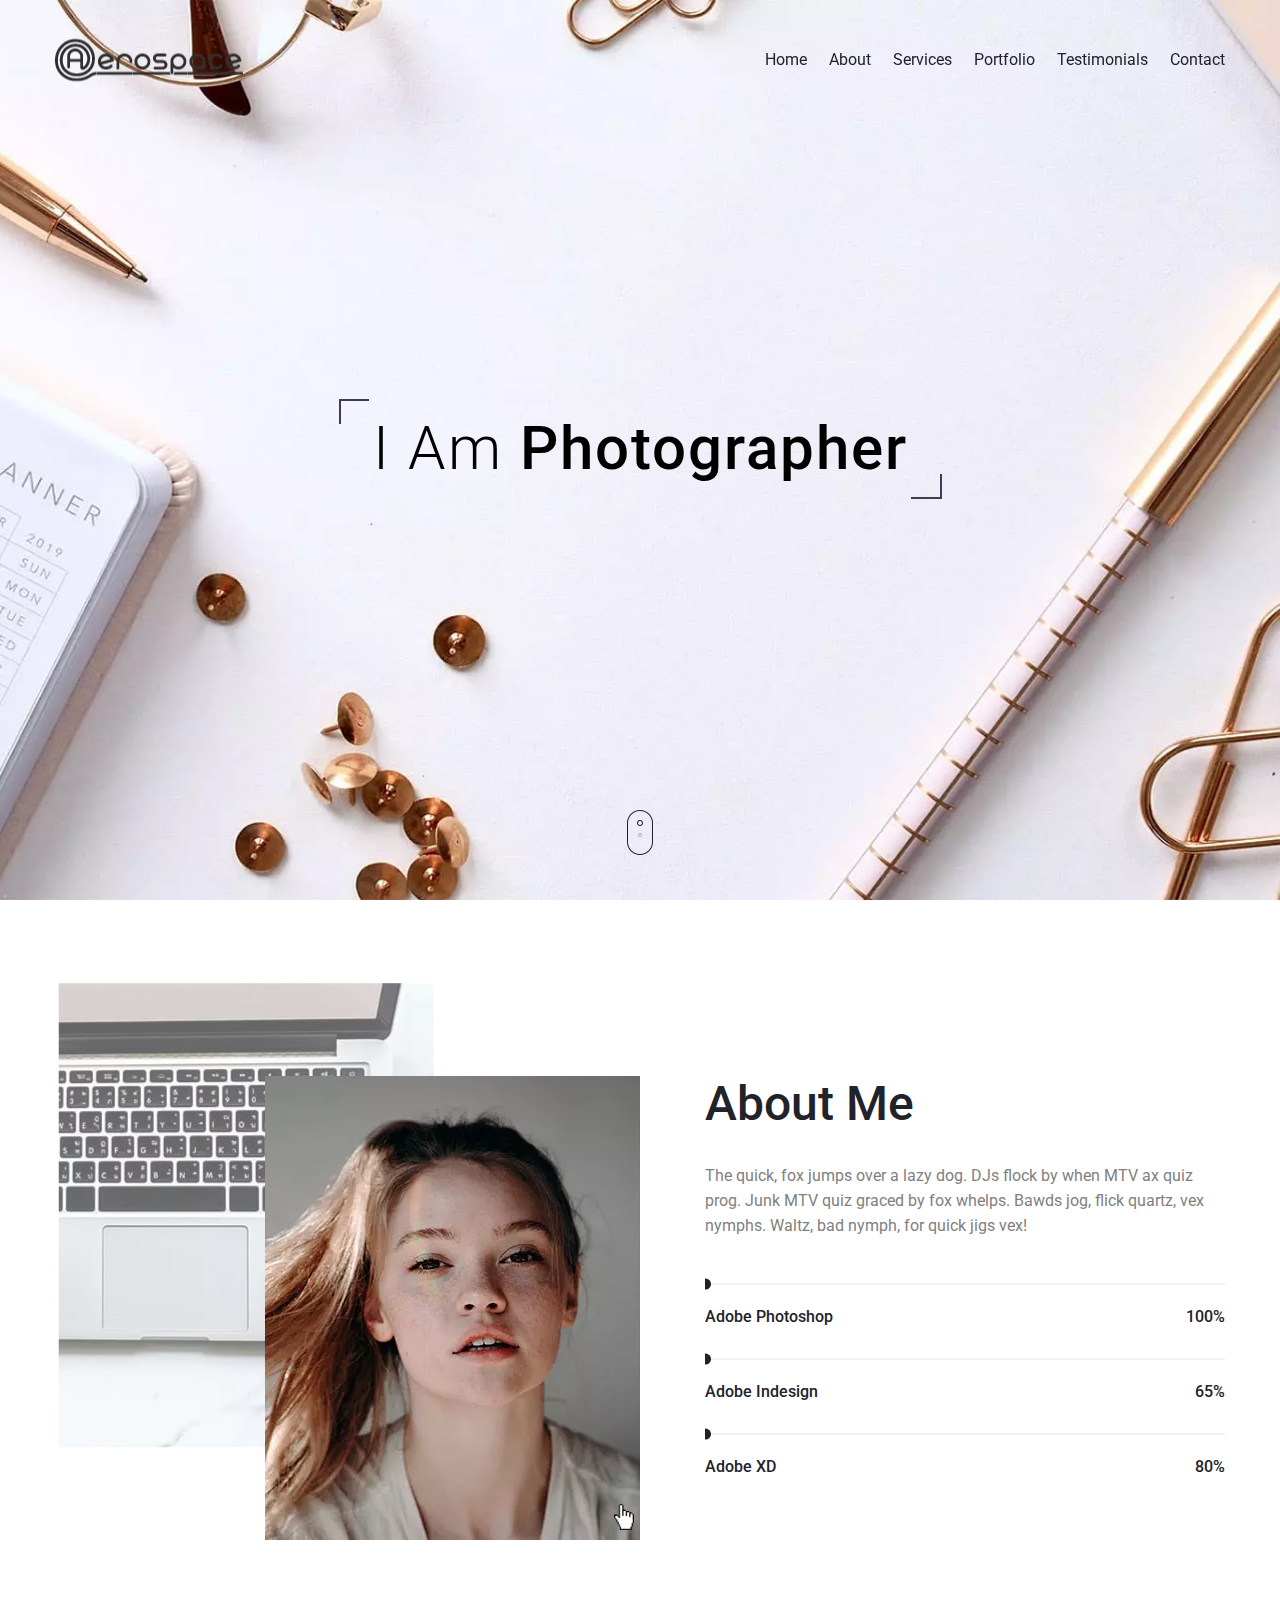
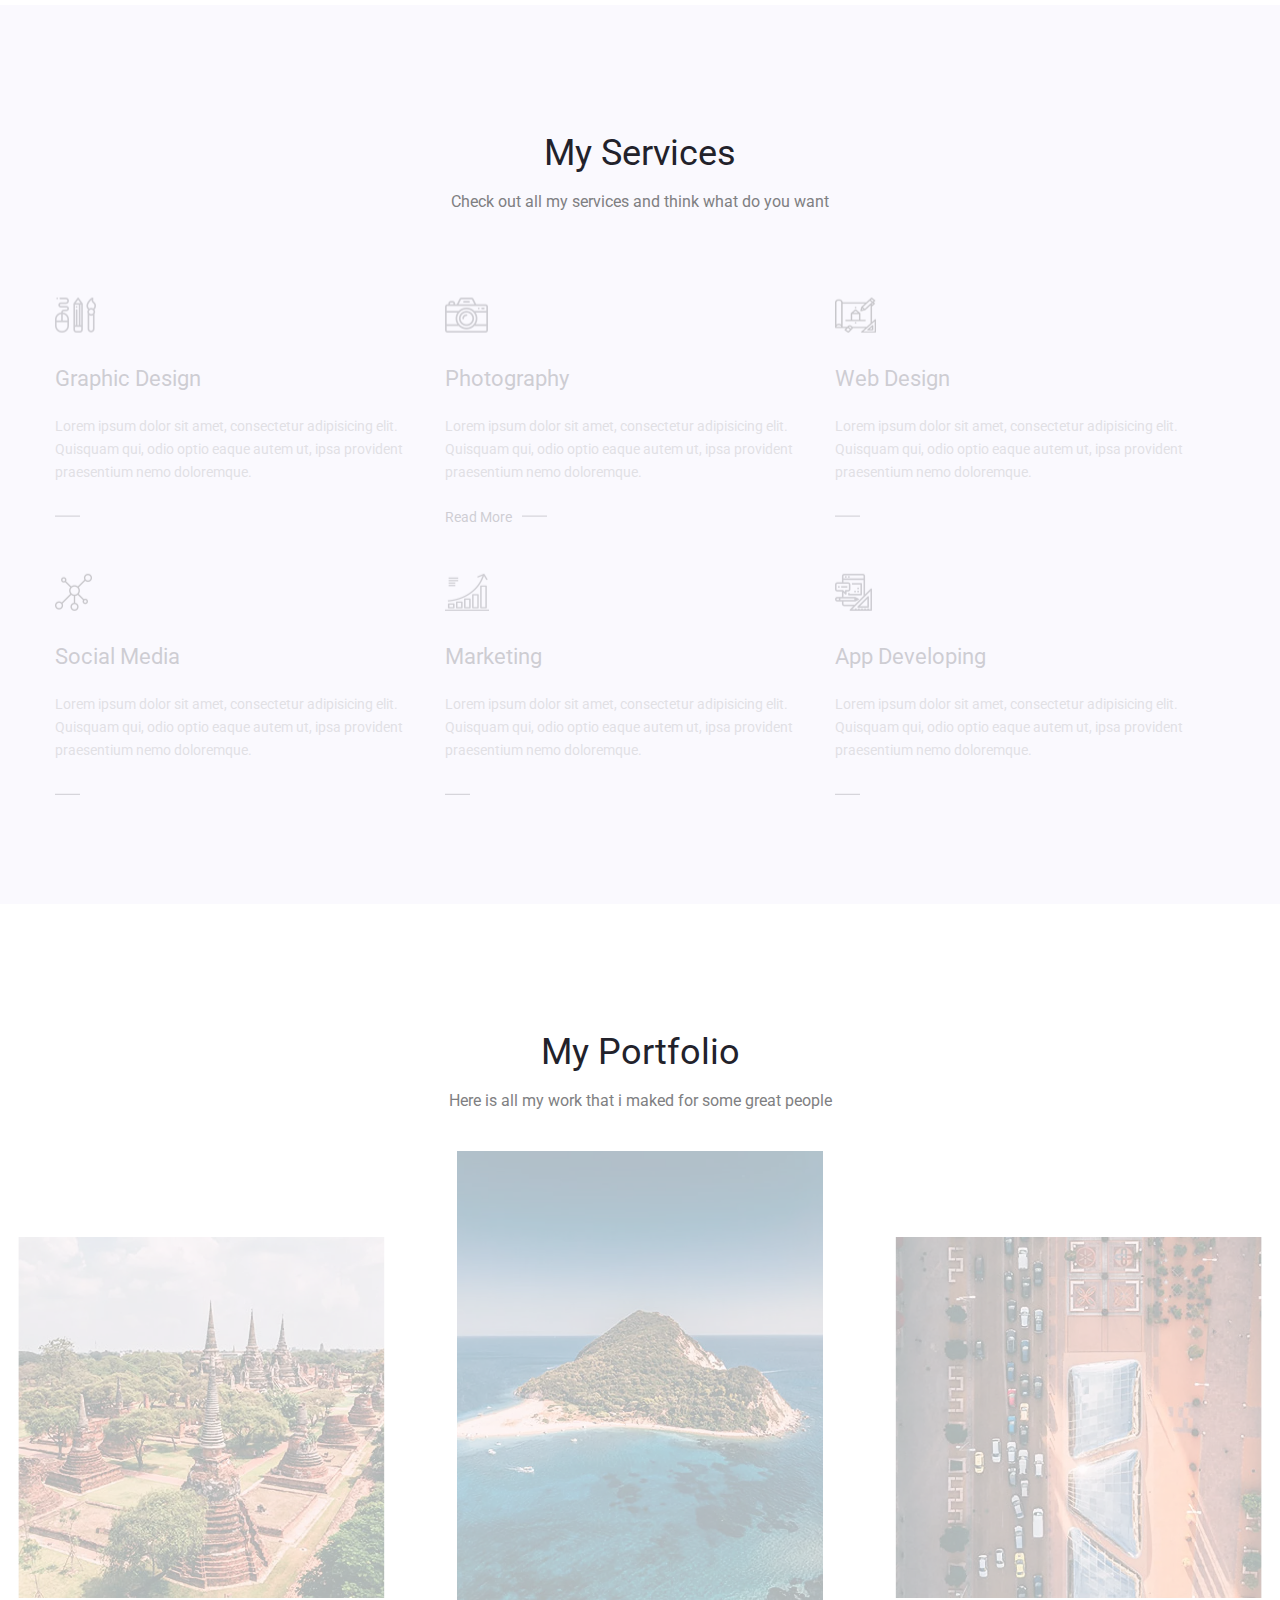
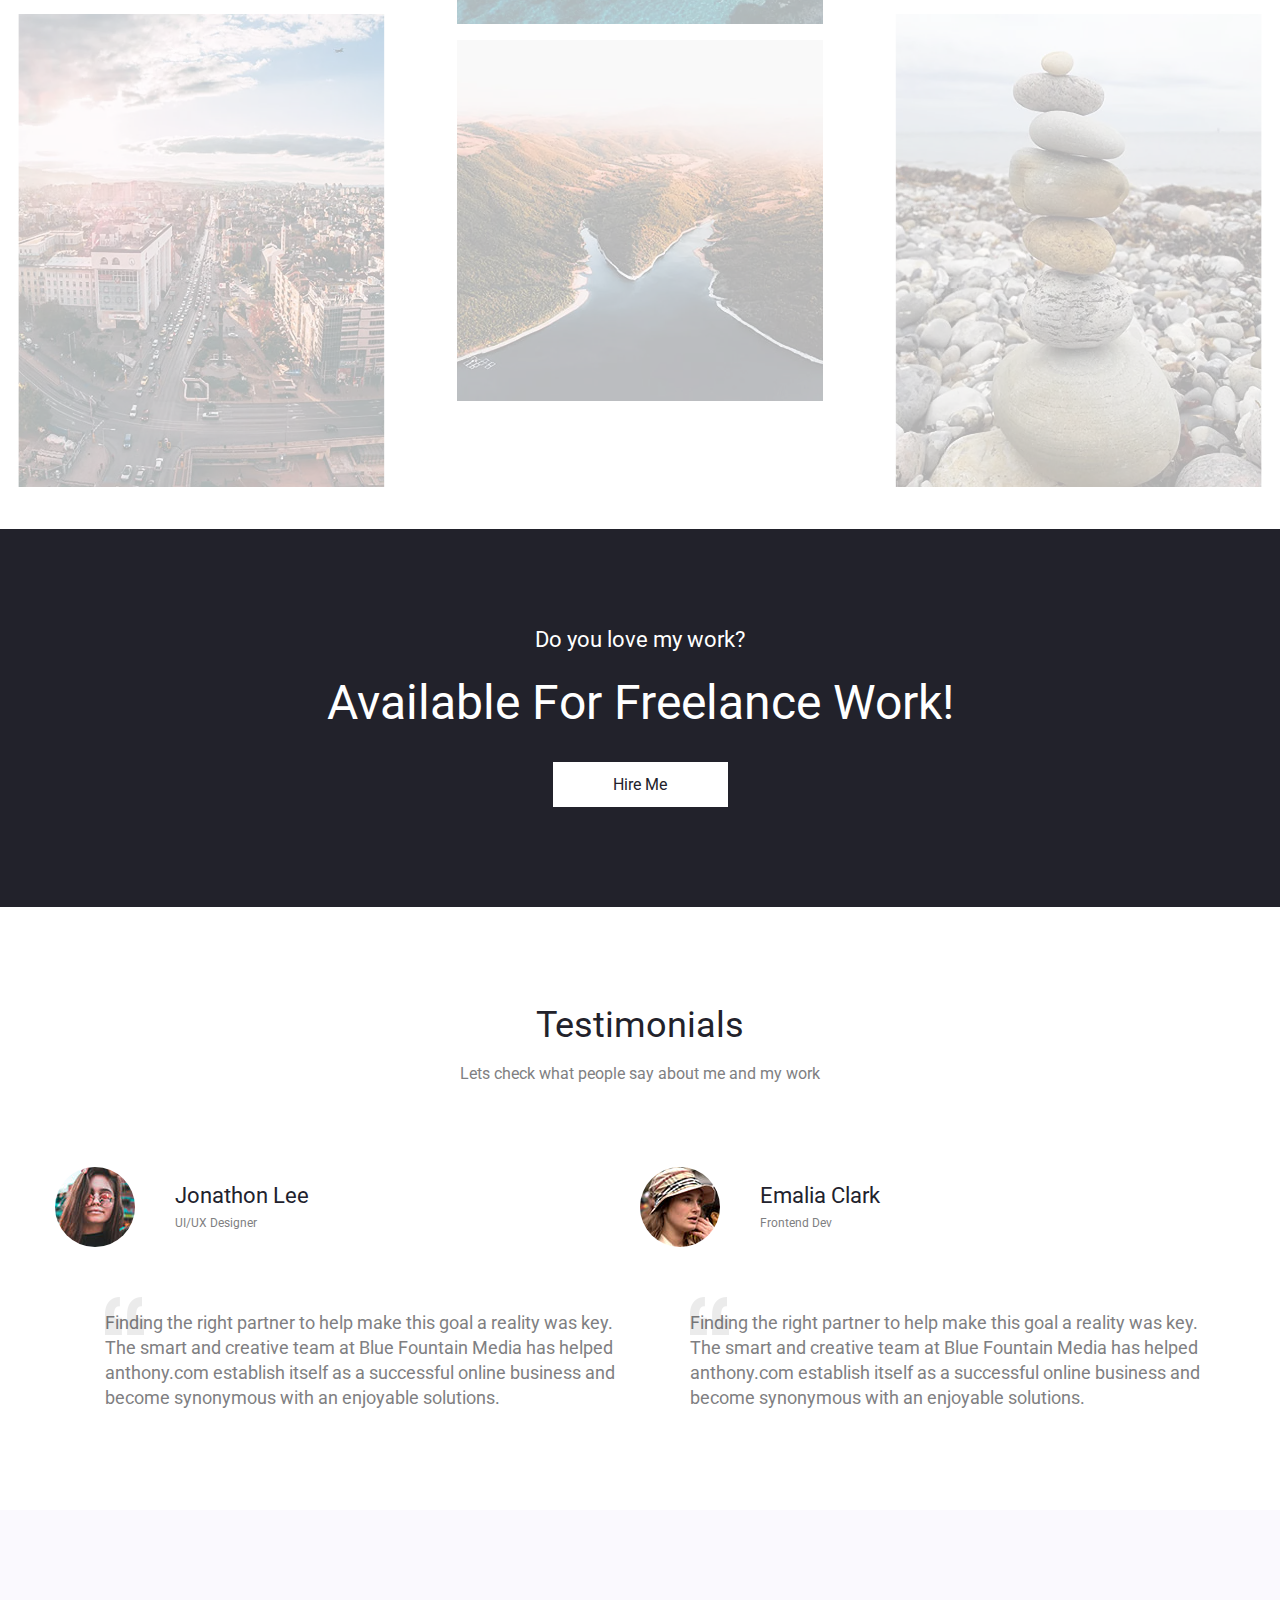
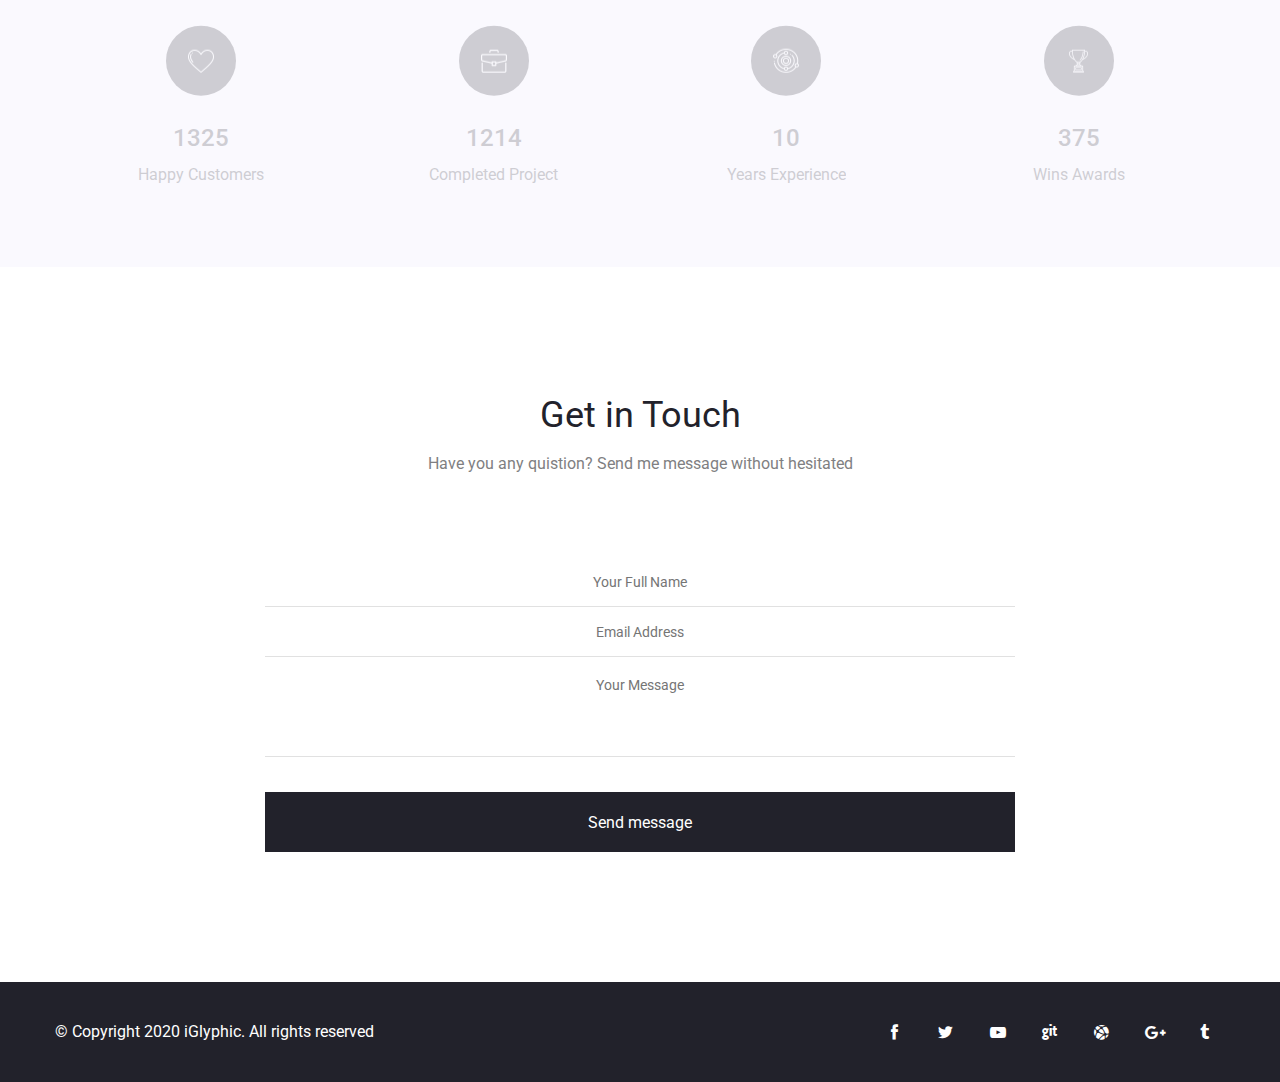
==== commit d32160e4: "Add files via upload" ====
--- a/index.html
+++ b/index.html
@@ -1,32 +1,1060 @@
+<!-- Сообщаем браузеру как стоит обрабатывать эту страницу -->
 <!DOCTYPE html>
-
+<!-- Оболочка документа, указываем язык содержимого -->
 <html lang="ru">
-	<!--Заголовок страницы, контейнер для других важных данных (не отображается)-->
+	<!-- Заголовок страницы, контейнер для других важных данных (не отображается) -->
 	<head>
-		<!--Заголовок страницы-->
-		<title>Title</title>
+		<!-- Заголовок страницы в браузере -->
+		<title>Aerospoce</title>
 		<link
 			rel="icon"
 			type="image/x-icon"
 			sizes="192x192"
-			href="img/favicon.ico"
+			href="img/page-img.ico"
 		/>
 		<!--===============================-->
 		<!--Libs-->
 
-			<!--JQ--><script src="libs/jquery.js"></script>
+			<!--Swiper--><script src="libs/swiper-bundle.min.js" defer></script>
+			<!--Swiper--><link rel="stylesheet" href="libs/swiper-bundle.min.css"/>
 
 		<!--===============================-->
-		<!--Css-->
-			<link rel="stylesheet" href="css/style.css" />
-		<!--===============================-->
+
+		<!--<link rel="stylesheet" href="css/style-min.css" title="DefaultStyle"/>-->
+		<style type="text/css">
+			@import url("https://fonts.googleapis.com/css2?family=Roboto:wght@300;400;500&display=swap");*{padding:0;margin:0;border:0}*,*:before,*:after{-moz-box-sizing:border-box;-webkit-box-sizing:border-box;box-sizing:border-box}:focus,:active{outline:none}a:focus,a:active{outline:none}nav,footer,header,aside{display:block}html,body{height:100%;width:100%;font-size:100%;line-height:1;font-size:14px;-ms-text-size-adjust:100%;-moz-text-size-adjust:100%;-webkit-text-size-adjust:100%}input,button,textarea{font-family:inherit}input::-ms-clear{display:none}button{cursor:pointer}button::-moz-focus-inner{padding:0;border:0}a,a:visited{text-decoration:none}a:hover{text-decoration:none}ul li{list-style:none}img{vertical-align:top}h1,h2,h3,h4,h5,h6{font-size:inherit;font-weight:inherit}.ibg{background-position:center;background-size:cover;background-repeat:no-repeat;position:relative}.ibg img{width:0;height:0;position:absolute;top:0;left:0;opacity:0;visibility:hidden;content-visibility:auto}.loading-screen-ditector{position:fixed;left:0;top:0;z-index:-1000}body._lock{overflow:hidden!important}.loading-screen{position:fixed;left:0;top:0;width:100%;height:100%;z-index:10001;font-size:0;display:-webkit-box;display:-ms-flexbox;display:flex;-webkit-box-pack:center;-ms-flex-pack:center;justify-content:center;-webkit-box-align:center;-ms-flex-align:center;align-items:center;background:rgba(255,255,255,.7);-webkit-backdrop-filter:blur(9px);backdrop-filter:blur(9px);-webkit-transition:opacity 1.5s ease 0s;-o-transition:opacity 1.5s ease 0s;transition:opacity 1.5s ease 0s}.loading-screen span{font-size:2vw;pointer-events:none;-webkit-animation-duration:1s;animation-duration:1s;display:inline-block;padding-right:5px;position:relative;top:0;-webkit-transition:top 1.5s ease 0s;-o-transition:top 1.5s ease 0s;transition:top 1.5s ease 0s;-webkit-animation-timing-function:linear;animation-timing-function:linear;-webkit-animation-iteration-count:infinite;animation-iteration-count:infinite;-webkit-animation-name:loading-screen-anim;animation-name:loading-screen-anim}.loading-screen span:last-child{padding-right:0}@media (max-width:1064px){.loading-screen span{font-size:22px}}@-webkit-keyframes loading-screen-anim{0%{-webkit-transform:translateY(0%);transform:translateY(0%)}50%{-webkit-transform:translateY(-10%);transform:translateY(-10%)}100%{-webkit-transform:translateY(0%);transform:translateY(0%)}}@keyframes loading-screen-anim{0%{-webkit-transform:translateY(0%);transform:translateY(0%)}50%{-webkit-transform:translateY(-10%);transform:translateY(-10%)}100%{-webkit-transform:translateY(0%);transform:translateY(0%)}}body:before,body:after{content:"";display:block;position:fixed;left:0;top:0;width:100%;height:100%;background:rgba(255,255,255,.9);-webkit-backdrop-filter:blur(9px);backdrop-filter:blur(9px);z-index:10000;-webkit-transition:all 1s ease 0s;-o-transition:all 1s ease 0s;transition:all 1s ease 0s;opacity:0;pointer-events:none;visibility:hidden}body:after{opacity:1;pointer-events:auto;visibility:visible}body._Noloaded:after{opacity:0;pointer-events:none;visibility:hidden}body._Noloaded{overflow:hidden}body._Noloaded .Banner__bacgraund{opacity:0}body._Noloaded:before{opacity:1;pointer-events:auto;visibility:visible;-webkit-transition:all 0s ease 0s;-o-transition:all 0s ease 0s;transition:all 0s ease 0s}body._loaded:after{opacity:0;pointer-events:none;visibility:hidden}body._loaded .loading-screen{opacity:0;pointer-events:none}body._loaded .loading-screen span{top:-2vw}@font-face{font-family:'fontello';src:url("font/fontello.eot?40965941");src:url("font/fontello.eot?40965941#iefix") format("embedded-opentype"),url("font/fontello.woff2?40965941") format("woff2"),url("font/fontello.woff?40965941") format("woff"),url("font/fontello.ttf?40965941") format("truetype"),url("font/fontello.svg?40965941#fontello") format("svg");font-weight:400;font-style:normal}[class^="icon-"]:before,[class*=" icon-"]:before{font-family:"fontello";font-style:normal;font-weight:400;speak:never;display:inline-block;text-decoration:inherit;width:1em;margin-right:.2em;text-align:center;font-variant:normal;text-transform:none;line-height:1em;margin-left:.2em;-webkit-font-smoothing:antialiased;-moz-osx-font-smoothing:grayscale}.icon-github:before{content:'\e800'}.icon-network:before{content:'\e801'}.icon-facebook:before{content:'\f052'}.icon-gplus:before{content:'\f0d5'}.icon-youtube-play:before{content:'\f16a'}.icon-tumblr:before{content:'\f173'}.icon-twitter-1:before{content:'\f302'}.icon-twitter:before{content:'\f309'}
+		</style>
+		<link rel="stylesheet" type="text/css" href="css/style-min.css"/>
 		<meta charset="utf-8">
 		<meta name="viewport" content="width=device-width">
 		<meta name="format-detection" content="telephone=no">
 	</head>
 	<!-- Отображаемое тело страницы -->
 	<body>
-		
-		<script src="js/custom.js"></script>
+		<div class="wrapper">
+			<img src="img/loading-screen-ditector.webp" alt="" class="loading-screen-ditector">
+			<div class="loading-screen">
+				<span style="animation-delay: 0.2s;">
+					L
+				</span>
+				<span style="animation-delay: 0.4s;">
+					o
+				</span>
+				<span style="animation-delay: 0.6s;">
+					a
+				</span>
+				<span style="animation-delay: 0.8s;">
+					d
+				</span>
+				<span style="animation-delay: 1.0s;">
+					i
+				</span>
+				<span style="animation-delay: 1.2s;">
+					n
+				</span>
+				<span style="animation-delay: 1.4s;">
+					g
+				</span>
+				<span style="animation-delay: 1.6s;">
+					. 
+				</span>
+				<span style="animation-delay: 1.8s;">
+					. 
+				</span>
+				<span style="animation-delay: 2.0s;">
+					. 
+				</span>
+			</div>
+			<header>
+				<div class="heder lock-padding" id="elem">
+					<span class="heder-span"></span>
+					<div class="container">
+						<div class="heder-flex">
+							<div class="heder-flex--left">
+								<a href="#" class="logo">
+									<img src="img/heder/Logo.png" alt="" class="logo__content">
+									<img src="img/heder/Logo-hover.png" alt="" class="logo__hover">
+								</a>
+							</div>
+							<div class="heder-flex--regft">
+								<nav>
+									<div class="nav">
+										<ul class="list menu__body">
+											<li class="link">
+												<a href="#Home" class="_link-click" onclick="return false">
+													Home
+												</a>
+											</li>
+											<li class="link">
+												<a href="#About" class="_link-click" onclick="return false">
+													About
+												</a>
+											</li>
+											<li class="link">
+												<a href="#Services" class="_link-click" onclick="return false">
+													Services
+												</a>
+											</li>
+											<li class="link">
+												<a href="#Portfolio" class="_link-click" onclick="return false">
+													Portfolio
+												</a>
+											</li>
+											<li class="link">
+												<a href="#Testimonial" class="_link-click" onclick="return false">
+													Testimonials
+												</a>
+											</li>
+											<li class="link">
+												<a href="#Contact" class="_link-click" onclick="return false">
+													Contact
+												</a>
+											</li>
+										</ul>
+									</div>
+								</nav>
+								<div class="heder__burger menu__icon">
+									<span></span>
+									<span></span>
+									<span></span>
+								</div>
+							</div>
+						</div>
+					</div>
+				</div>
+			</header>
+			<section>
+				<div class="Banner" id="Home">
+					<div class="Banner__bacgraund ibg">
+						<!--<img src="img/Bloakc_1/1.webp" alt="" class="webp" loading="lazy" decoding="async">
+						<img src="img/Bloakc_1/1.jpg" alt="" class="jpg" loading="lazy" decoding="async">-->
+						<span src="img/Bloakc_1/1.webp" class="webp"></span>
+						<span src="img/Bloakc_1/1.jpg" class="jpg"></span>
+					</div>
+					<div class="container">
+						<div class="Banner-flex">
+							<div class="Banner-button">
+								<div class="button">
+									<span class="button__line button__line-top"></span>
+									<span class="button__line button__line-right"></span>
+									<span class="button__line button__line-botton"></span>
+									<span class="button__line button__line-left"></span>
+									<span class="button-left">I Am </span>Photographer
+								</div>
+							</div>
+							<div class="Banner-scrol">
+								<a href="#About" class="_link-click" onclick="return false">
+									<img src="img/Bloakc_1/3.png" alt="" class="Banner-scrol__img-content">
+									<img src="img/Bloakc_1/2.png" alt="" class="Banner-scrol__img-hover">
+								</a>
+							</div>
+						</div>
+					</div>
+				</div>
+			</section>
+			<section>
+				<div class="AboutUs _anim-items" id="About">
+					<div class="container">
+						<div class="AboutUs-flex">
+							<div class="About_Us-left">
+								<div class="About_Us-left-container">
+									<div class="AboutUs-left-img ibg AboutUs-left-img1">
+										<!--<img src="img/Bloakc_2/1.webp" alt="" class="webp" loading="lazy" decoding="async">
+										<img src="img/Bloakc_2/1.jpg" alt="" class="jpg" loading="lazy" decoding="async">-->
+										<span src="img/Bloakc_2/1.webp" class="webp"></span>
+										<span src="img/Bloakc_2/1.jpg" class="jpg"></span>
+									</div>
+									<div class="AboutUs-left-img ibg AboutUs-left-img2">
+										<!--<img src="img/Bloakc_2/2.webp" alt="" class="webp" loading="lazy" decoding="async">
+										<img src="img/Bloakc_2/2.jpg" alt="" class="jpg" loading="lazy" decoding="async">-->
+										<span src="img/Bloakc_2/2.webp" class="webp"></span>
+										<span src="img/Bloakc_2/2.jpg" class="jpg"></span>
+									</div>
+									<div class="AboutUs-left-text">
+										Work Place
+										<span></span>
+									</div>
+									<div class="icon-click">
+										<div class="icon-click__wrapper">
+											<img src="img/icon-ckick.png" alt="">
+										</div>
+									</div>
+								</div>
+							</div>
+							<div class="AboutUs-reght">
+								<div class="AboutUs-reght-container">
+									<div class="AboutUs-reght-container-top">
+										
+									</div>
+									<div class="AboutUs-reght-container-bottom">
+										<h2 class="AboutUs-reght-hedeng">
+											About Me
+										</h2>
+										<p class="AboutUs-reght-text">
+											The quick, fox jumps over a lazy dog. DJs flock by when MTV ax quiz prog. Junk MTV quiz graced by fox whelps. Bawds jog, flick quartz, vex nymphs. Waltz, bad nymph, for quick jigs vex!
+										</p>
+										<div class="AboutUs-reght-Adobe">
+											<div class="AboutUs-reght-Adobe-top">
+												<span></span>
+												<span class="AboutUs-reght-Adobe-top-Photoshop"></span>
+												<span></span>
+											</div>
+											<div class="AboutUs-reght-Adobe-bottom">
+												<span>Adobe Photoshop</span>
+												<span>100%</span>
+											</div>
+										</div>
+										<div class="AboutUs-reght-Adobe">
+											<div class="AboutUs-reght-Adobe-top">
+												<span></span>
+												<span class="AboutUs-reght-Adobe-top-Indesign"></span>
+												<span></span>
+											</div>
+											<div class="AboutUs-reght-Adobe-bottom">
+												<span>Adobe Indesign</span>
+												<span>65%</span>
+											</div>
+										</div>
+										<div class="AboutUs-reght-Adobe">
+											<div class="AboutUs-reght-Adobe-top">
+												<span></span>
+												<span class="AboutUs-reght-Adobe-top-XD"></span>
+												<span></span>
+											</div>
+											<div class="AboutUs-reght-Adobe-bottom">
+												<span>Adobe XD</span>
+												<span>80%</span>
+											</div>
+										</div>
+									</div>
+								</div>
+							</div>
+						</div>
+					</div>
+				</div>
+			</section>
+			<section>
+				<div class="MyServices _anim-items" id="Services">
+					<div class="container">
+						<h2 class="MyServices-title">
+							My Services
+						</h2>
+						<p class="MyServices-text">
+							Check out all my services and think what do you want
+						</p>
+						<div class="MyServices-flex">
+							<div class="MyServices-flex-block">
+								<img src="img/Bloakc_3/1.png" alt="" class="MyServices-flex-img">
+								<h2 class="MyServices-flex-title">
+									Graphic Design
+								</h2>
+								<p class="MyServices-flex-text">
+									Lorem ipsum dolor sit amet, consectetur adipisicing elit. Quisquam qui, odio optio eaque autem ut, ipsa provident praesentium nemo doloremque.
+								</p>
+								<div class="MyServices-flex-strip">
+									<span></span>
+								</div>
+							</div>
+							<div class="MyServices-flex-block">
+								<img src="img/Bloakc_3/2.png" alt="" class="MyServices-flex-img">
+								<h2 class="MyServices-flex-title">
+									Photography
+								</h2>
+								<p class="MyServices-flex-text">
+									Lorem ipsum dolor sit amet, consectetur adipisicing elit. Quisquam qui, odio optio eaque autem ut, ipsa provident praesentium nemo doloremque.
+								</p>
+								<div class="MyServices-flex-strip">
+									<p>Read More</p>
+									<span></span>
+								</div>
+							</div>
+							<div class="MyServices-flex-block">
+								<img src="img/Bloakc_3/3.png" alt="" class="MyServices-flex-img">
+								<h2 class="MyServices-flex-title">
+									Web Design
+								</h2>
+								<p class="MyServices-flex-text">
+									Lorem ipsum dolor sit amet, consectetur adipisicing elit. Quisquam qui, odio optio eaque autem ut, ipsa provident praesentium nemo doloremque.
+								</p>
+								<div class="MyServices-flex-strip">
+									<span></span>
+								</div>
+							</div>
+							<div class="MyServices-flex-block">
+								<img src="img/Bloakc_3/4.png" alt="" class="MyServices-flex-img">
+								<h2 class="MyServices-flex-title">
+									Social Media
+								</h2>
+								<p class="MyServices-flex-text">
+									Lorem ipsum dolor sit amet, consectetur adipisicing elit. Quisquam qui, odio optio eaque autem ut, ipsa provident praesentium nemo doloremque.
+								</p>
+								<div class="MyServices-flex-strip">
+									<span></span>
+								</div>
+							</div>
+							<div class="MyServices-flex-block">
+								<img src="img/Bloakc_3/5.png" alt="" class="MyServices-flex-img">
+								<h2 class="MyServices-flex-title">
+									Marketing
+								</h2>
+								<p class="MyServices-flex-text">
+									Lorem ipsum dolor sit amet, consectetur adipisicing elit. Quisquam qui, odio optio eaque autem ut, ipsa provident praesentium nemo doloremque.
+								</p>
+								<div class="MyServices-flex-strip">
+									<span></span>
+								</div>
+							</div>
+							<div class="MyServices-flex-block">
+								<img src="img/Bloakc_3/6.png" alt="" class="MyServices-flex-img">
+								<h2 class="MyServices-flex-title">
+									App Developing
+								</h2>
+								<p class="MyServices-flex-text">
+									Lorem ipsum dolor sit amet, consectetur adipisicing elit. Quisquam qui, odio optio eaque autem ut, ipsa provident praesentium nemo doloremque.
+								</p>
+								<div class="MyServices-flex-strip">
+									<span></span>
+								</div>
+							</div>
+						</div>
+					</div>
+				</div>
+			</section>
+			<section>
+				<div class="MyPortfolio" id="Portfolio">
+					<div class="container">
+						<h2 class="MyPortfolio-title">
+							My Portfolio
+						</h2>
+						<p class="MyPortfolio-text">
+							Here is all my work that i maked for some great people
+						</p>
+						<div class="MyPortfolio-flex _anim-items">
+							<div class="MyPortfolio-flex-block">
+								<div class="MyPortfolio-flex-block-top ibg">
+									<!--<a href="#"></a>-->
+									<a href="popup-portfolio" class="popup-link"></a>
+									<!--<img src="img/Bloakc_4/1.webp" alt="" class="webp" loading="lazy" decoding="async">
+									<img src="img/Bloakc_4/1.jpg" alt="" class="jpg" loading="lazy" decoding="async">-->
+									<span src="img/Bloakc_4/1.webp" class="webp"></span>
+									<span src="img/Bloakc_4/1.jpg" class="jpg"></span>
+									<div class="MyPortfolio-flex-block-top-hover">
+										<span class="MyPortfolio-flex-block-bottom-hover-top"></span>
+										<span class="MyPortfolio-flex-block-bottom-hover-bottom"></span>
+										<span class="MyPortfolio-flex-block-bottom-hover-left"></span>
+										<span class="MyPortfolio-flex-block-bottom-hover-reght"></span>
+										<div class="MyPortfolio-flex-block-bottom-block">
+											<div class="MyPortfolio-flex-block-bottom-block-cross">
+												<span></span>
+												<span></span>
+											</div>
+											<div>
+												<h2 class="MyPortfolio-flex-block-bottom-block-title">
+													Island in the ocean
+												</h2>
+												<p class="MyPortfolio-flex-block-bottom-block-text">
+													Photo
+												</p>
+											</div>
+										</div>
+									</div>
+									<div class="icon-click icon-click_increase">
+										<div class="icon-click__wrapper">
+											<img src="img/icon-increase.png" alt="">
+										</div>
+									</div>
+								</div>
+								<div class="MyPortfolio-flex-block-bottom ibg">
+									<a href="popup-portfolio" class="popup-link"></a>
+									<!--<img src="img/Bloakc_4/4.webp" alt="" class="webp" loading="lazy" decoding="async">
+									<img src="img/Bloakc_4/4.jpg" alt="" class="jpg" loading="lazy" decoding="async">-->
+									<span src="img/Bloakc_4/4.webp" class="webp"></span>
+									<span src="img/Bloakc_4/4.jpg" class="jpg"></span>
+									<div class="MyPortfolio-flex-block-bottom-hover">
+										<span class="MyPortfolio-flex-block-bottom-hover-top"></span>
+										<span class="MyPortfolio-flex-block-bottom-hover-bottom"></span>
+										<span class="MyPortfolio-flex-block-bottom-hover-left"></span>
+										<span class="MyPortfolio-flex-block-bottom-hover-reght"></span>
+										<div class="MyPortfolio-flex-block-bottom-block">
+											<div class="MyPortfolio-flex-block-bottom-block-cross">
+												<span></span>
+												<span></span>
+											</div>
+											<div>
+												<h2 class="MyPortfolio-flex-block-bottom-block-title">
+													Island in the ocean
+												</h2>
+												<p class="MyPortfolio-flex-block-bottom-block-text">
+													Photo
+												</p>
+											</div>
+										</div>
+									</div>
+								</div>
+							</div>
+							<div class="MyPortfolio-flex-block">
+								<div class="MyPortfolio-flex-block-bottom ibg">
+									<a href="popup-portfolio" class="popup-link"></a>
+									<!--<img src="img/Bloakc_4/2.webp" alt="" class="webp" loading="lazy" decoding="async">
+									<img src="img/Bloakc_4/2.jpg" alt="" class="jpg" loading="lazy" decoding="async">-->
+									<span src="img/Bloakc_4/2.webp" class="webp"></span>
+									<span src="img/Bloakc_4/2.jpg" class="jpg"></span>
+									<div class="MyPortfolio-flex-block-bottom-hover">
+										<span class="MyPortfolio-flex-block-bottom-hover-top"></span>
+										<span class="MyPortfolio-flex-block-bottom-hover-bottom"></span>
+										<span class="MyPortfolio-flex-block-bottom-hover-left"></span>
+										<span class="MyPortfolio-flex-block-bottom-hover-reght"></span>
+										<div class="MyPortfolio-flex-block-bottom-block">
+											<div class="MyPortfolio-flex-block-bottom-block-cross">
+												<span></span>
+												<span></span>
+											</div>
+											<div>
+												<h2 class="MyPortfolio-flex-block-bottom-block-title">
+													Island in the ocean
+												</h2>
+												<p class="MyPortfolio-flex-block-bottom-block-text">
+													Photo
+												</p>
+											</div>
+										</div>
+									</div>
+								</div>
+								<div class="MyPortfolio-flex-block-top ibg">
+									<a href="popup-portfolio" class="popup-link"></a>
+									<!--<img src="img/Bloakc_4/5.webp" alt="" class="webp" loading="lazy" decoding="async">
+									<img src="img/Bloakc_4/5.jpg" alt="" class="jpg" loading="lazy" decoding="async">-->
+									<span src="img/Bloakc_4/5.webp" class="webp"></span>
+									<span src="img/Bloakc_4/5.jpg" class="jpg"></span>
+									<div class="MyPortfolio-flex-block-top-hover">
+										<span class="MyPortfolio-flex-block-bottom-hover-top"></span>
+										<span class="MyPortfolio-flex-block-bottom-hover-bottom"></span>
+										<span class="MyPortfolio-flex-block-bottom-hover-left"></span>
+										<span class="MyPortfolio-flex-block-bottom-hover-reght"></span>
+										<div class="MyPortfolio-flex-block-bottom-block">
+											<div class="MyPortfolio-flex-block-bottom-block-cross">
+												<span></span>
+												<span></span>
+											</div>
+											<div>
+												<h2 class="MyPortfolio-flex-block-bottom-block-title">
+													Island in the ocean
+												</h2>
+												<p class="MyPortfolio-flex-block-bottom-block-text">
+													Photo
+												</p>
+											</div>
+										</div>
+									</div>
+									<div class="icon-click icon-click_increase">
+										<div class="icon-click__wrapper">
+											<img src="img/icon-increase.png" alt="">
+										</div>
+									</div>
+								</div>
+							</div>
+							<div class="MyPortfolio-flex-block">
+								<div class="MyPortfolio-flex-block-top ibg">
+									<a href="popup-portfolio" class="popup-link"></a>
+									<!--<img src="img/Bloakc_4/3.webp" alt="" class="webp" loading="lazy" decoding="async">
+									<img src="img/Bloakc_4/3.jpg" alt="" class="jpg" loading="lazy" decoding="async">-->
+									<span src="img/Bloakc_4/3.webp" class="webp"></span>
+									<span src="img/Bloakc_4/3.jpg" class="jpg"></span>
+									<div class="MyPortfolio-flex-block-top-hover">
+										<span class="MyPortfolio-flex-block-bottom-hover-top"></span>
+										<span class="MyPortfolio-flex-block-bottom-hover-bottom"></span>
+										<span class="MyPortfolio-flex-block-bottom-hover-left"></span>
+										<span class="MyPortfolio-flex-block-bottom-hover-reght"></span>
+										<div class="MyPortfolio-flex-block-bottom-block">
+											<div class="MyPortfolio-flex-block-bottom-block-cross">
+												<span></span>
+												<span></span>
+											</div>
+											<div>
+												<h2 class="MyPortfolio-flex-block-bottom-block-title">
+													Island in the ocean
+												</h2>
+												<p class="MyPortfolio-flex-block-bottom-block-text">
+													Photo
+												</p>
+											</div>
+										</div>
+									</div>
+									<div class="icon-click icon-click_increase">
+										<div class="icon-click__wrapper">
+											<img src="img/icon-increase.png" alt="">
+										</div>
+									</div>
+								</div>
+								<div class="MyPortfolio-flex-block-bottom ibg">
+									<a href="popup-portfolio" class="popup-link"></a>
+									<!--<img src="img/Bloakc_4/6.webp" alt="" class="webp" loading="lazy" decoding="async">
+									<img src="img/Bloakc_4/6.jpg" alt="" class="jpg" loading="lazy" decoding="async">-->
+									<span src="img/Bloakc_4/6.webp" class="webp"></span>
+									<span src="img/Bloakc_4/6.jpg" class="jpg"></span>
+									<div class="MyPortfolio-flex-block-bottom-hover">
+										<span class="MyPortfolio-flex-block-bottom-hover-top"></span>
+										<span class="MyPortfolio-flex-block-bottom-hover-bottom"></span>
+										<span class="MyPortfolio-flex-block-bottom-hover-left"></span>
+										<span class="MyPortfolio-flex-block-bottom-hover-reght"></span>
+										<div class="MyPortfolio-flex-block-bottom-block">
+											<div class="MyPortfolio-flex-block-bottom-block-cross">
+												<span></span>
+												<span></span>
+											</div>
+											<div>
+												<h2 class="MyPortfolio-flex-block-bottom-block-title">
+													Island in the ocean
+												</h2>
+												<p class="MyPortfolio-flex-block-bottom-block-text">
+													Photo
+												</p>
+											</div>
+										</div>
+									</div>
+								</div>
+							</div>
+						</div>
+					</div>
+				</div>
+			</section>
+			<section>
+				<div class="Available">
+					<div class="container">
+						<div class="Available-flex">
+							<p>
+								Do you love my work?
+							</p>
+							<h2>
+								Available For Freelance Work!
+							</h2>
+							<a href="#" class="Available-flex-button">
+								Hire Me
+							</a>
+						</div>
+					</div>
+				</div>
+			</section>
+			<section>
+				<div class="Testimonials" id="Testimonial">
+					<div class="container">
+						<h2 class="Testimonials-title">
+							Testimonials
+						</h2>
+						<p class="Testimonials-text">
+							Lets check what people say about me and my work
+						</p>
+						<div class="Testimonials-flex">
+							<div class="Testimonials-flex-block">
+								<div class="Testimonials-flex-block-top">
+									<div class="Testimonials-flex-img">
+										<img src="img/Bloakc_6/1.jpg" alt="">
+									</div>
+									<div class="Testimonials-flex-block-top-right">
+										<h2>
+											Jonathon Lee
+										</h2>
+										<p>
+											UI/UX Designer
+										</p>
+									</div>
+								</div>
+								<div class="Testimonials-flex-block-bottom">
+									<div class="Testimonials-flex-block-bottom-block">
+										<img src="img/Bloakc_6/3.png" alt="">
+										<p>
+											Finding the right partner to help make this goal a reality was key. The smart and creative team at Blue Fountain Media has helped anthony.com establish itself as a successful online business and become synonymous with an enjoyable solutions.
+										</p>
+									</div>
+								</div>
+							</div>
+							<div class="Testimonials-flex-block">
+								<div class="Testimonials-flex-block-top">
+									<div class="Testimonials-flex-img">
+										<img src="img/Bloakc_6/2.jpg" alt="">
+									</div>
+									<div class="Testimonials-flex-block-top-right">
+										<h2>
+											Emalia Clark
+										</h2>
+										<p>
+											Frontend Dev
+										</p>
+									</div>
+								</div>
+								<div class="Testimonials-flex-block-bottom">
+									<div class="Testimonials-flex-block-bottom-block">
+										<img src="img/Bloakc_6/3.png" alt="">
+										<p>
+											Finding the right partner to help make this goal a reality was key. The smart and creative team at Blue Fountain Media has helped anthony.com establish itself as a successful online business and become synonymous with an enjoyable solutions.
+										</p>
+									</div>
+								</div>
+							</div>
+						</div>
+					</div>
+				</div>
+			</section>
+			<section>
+				<div class="Happy _anim-items">
+					<div class="container">
+						<div class="Happy-flex">
+							<div class="Happy-flex-block">
+								<div class="Happy-flex-block-img">
+									<img src="img/Bloakc_7/1.png" alt="">
+								</div>
+								<h2>
+									1325
+								</h2>
+								<p>
+									Happy Customers
+								</p>
+							</div>
+							<div class="Happy-flex-block">
+								<div class="Happy-flex-block-img">
+									<img src="img/Bloakc_7/2.png" alt="">
+								</div>
+								<h2>
+									1214
+								</h2>
+								<p>
+									Completed Project
+								</p>
+							</div>
+							<div class="Happy-flex-block">
+								<div class="Happy-flex-block-img">
+									<img src="img/Bloakc_7/3.png" alt="">
+								</div>
+								<h2>
+									10
+								</h2>
+								<p>
+									Years Experience
+								</p>
+							</div>
+							<div class="Happy-flex-block">
+								<div class="Happy-flex-block-img">
+									<img src="img/Bloakc_7/4.png" alt="">
+								</div>
+								<h2>
+									375
+								</h2>
+								<p>
+									Wins Awards
+								</p>
+							</div>
+						</div>
+					</div>
+				</div>
+			</section>
+			<section>
+				<div class="GetinTouch" id="Contact">
+					<div class="GetinTouch-container">
+						<h2 class="GetinTouch-title">
+							Get in Touch
+						</h2>
+						<p class="GetinTouch-text">
+							Have you any quistion? Send me message without hesitated
+						</p>
+						<div class="GetinTouch-form">
+							<form action="#" class="GetinTouch-form__body _form-validation__wrapper">
+								<div class="GetinTouch-form-line _form-validation__body">
+									<input autocomplete="off" type="text" name="form[]" class="input _input-placeholder _form-validation__input" placeholder="Your Full Name">
+								</div>
+								<div class="GetinTouch-form-line _form-validation__body">
+									<input autocomplete="off" type="text" name="form[]" class="input _input-placeholder _form-validation__input" placeholder="Email Address">
+								</div>
+								<div class="GetinTouch-form-line _form-validation__body">
+									<textarea autocomplete="off" type="text" name="form[]" class="input _input-placeholder _form-validation__input" placeholder="Your Message"></textarea>
+								</div>
+								<div class="GetinTouch-form-button">
+									<button type="submit" class="GetinTouch-form__bth _form-validation__button" onclick="return false">Send message</button>
+								</div>
+							</form>
+						</div>
+					</div>
+				</div>
+			</section>
+			<footer>
+				<div class="foter">
+					<div class="container">
+						<div class="foter-flex">
+							<div class="foter-blok1">
+								<p>
+									© Copyright 2020 iGlyphic. All rights reserved
+								</p>
+							</div>
+							<div class="foter-blok2">
+								<a href="#" class="foter-link">
+									<span class="icon-facebook icon"></span>
+								</a>
+								<a href="#" class="foter-link">
+									<span class="icon-twitter icon"></span>
+								</a>
+								<a href="#" class="foter-link">
+									<span class="icon-youtube-play icon"></span>
+								</a>
+								<a href="#" class="foter-link">
+									<span class="icon-github icon"></span>
+								</a>
+								<a href="#" class="foter-link">
+									<span class="icon-network icon"></span>
+								</a>
+								<a href="#" class="foter-link">
+									<span class="icon-gplus icon"></span>
+								</a>
+								<a href="#" class="foter-link">
+									<span class="icon-tumblr icon"></span>
+								</a>
+							</div>
+						</div>
+					</div>
+				</div>
+			</footer>
+		</div>
+		<div class="popup" id="popup-portfolio">
+			<div class="MyPortfolio-popup popup__body">
+				<div class="MyPortfolio-popup__wrapper popup__content _MyPortfolio-slider">
+					<div class="MyPortfolio-popup__paginacion _MyPortfolio-paginachion"></div>
+					<div class="MyPortfolio-popup__buttons">
+						<div class="MyPortfolio-slider__button MyPortfolio-slider__button-prev">
+							<img src="img/Bloakc_4/icon2.svg" alt="" style="-moz-user-select: none; -webkit-user-select: none; -ms-user-select: none; user-select: none;" loading="lazy" decoding="async">
+						</div>
+						<div class="MyPortfolio-slider__button MyPortfolio-slider__button-next">
+							<img src="img/Bloakc_4/icon1.svg" alt="" style="-moz-user-select: none; -webkit-user-select: none; -ms-user-select: none; user-select: none;" loading="lazy" decoding="async">
+						</div>
+					</div>
+
+					<div class="swiper-wrapper">
+						<div class="MyPortfolio-popup-block swiper-slide">
+							<div class="MyPortfolio-popup-block__img ibg">
+								<!--<img src="img/Bloakc_4/1.webp" alt="" class="webp" loading="lazy" decoding="async">
+								<img src="img/Bloakc_4/1.jpg" alt="" class="jpg" loading="lazy" decoding="async">-->
+								<span src="img/Bloakc_4/1.webp" class="webp"></span>
+								<span src="img/Bloakc_4/1.jpg" class="jpg"></span>
+							</div>
+							<div class="MyPortfolio-popup-block__content">
+								<div class="MyPortfolio-popup-block__exit close-popup">
+									<div class="MyPortfolio-popup-block__exit_wrapper">
+										<img src="img/Bloakc_4/exit.png" alt="" class="MyPortfolio-popup-block__exit_content" loading="lazy" decoding="async">
+										<img src="img/Bloakc_4/exitHover.png" alt="" class="MyPortfolio-popup-block__exit_hover" loading="lazy" decoding="async">
+									</div>
+								</div>
+								<div class="MyPortfolio-popup-block__title">
+									Lorem, ipsum dolor sit amet consectetur
+								</div>
+								<div class="MyPortfolio-popup-block__text">
+									<p>Lorem ipsum dolor sit amet consectetur adipisicing elit. Ullam veniam odio similique laborum, suscipit voluptatibus impedit. Sequi nam dolores, dignissimos dolor, illum, nisi, a omnis debitis ipsa qui minima quod?
+									Commodi atque veniam provident, magni iusto libero qui aperiam, est impedit vero, cupiditate, perspiciatis labore nobis eum ipsam. Voluptatem modi voluptate aliquid culpa libero voluptates ipsam eius deserunt qui cupiditate!
+									Esse quibusdam pariatur neque doloremque animi sapiente, totam ratione! Vitae nisi deleniti molestiae ipsam placeat delectus nostrum molestias adipisci eaque ipsum, sit maiores nesciunt fugit doloribus cumque, obcaecati quidem qui?</p>
+									<p>Harum nulla est facilis delectus minima, quos deserunt commodi hic qui consequuntur ducimus sapiente quis. Nam aspernatur nostrum laborum explicabo vero minima totam aliquam voluptas asperiores! Soluta, tempora tenetur laudantium.
+									Labore dolor possimus quis asperiores dignissimos. Enim, fuga, id. Earum magni eos voluptatum ipsam maxime fuga esse corporis alias consequatur. Consectetur, exercitationem praesentium accusamus quaerat. Quos assumenda, temporibus blanditiis commodi.
+									Architecto repellat natus voluptatem commodi hic cum fugit similique eos alias, laboriosam voluptates inventore porro consequatur odio placeat possimus amet iusto perferendis quasi nihil nemo temporibus? Nulla ullam, saepe fugiat?
+									Nisi, voluptatibus, reprehenderit! Laboriosam alias voluptates deserunt amet earum iure cum. Dolorem, delectus exercitationem, eius dolorum quae distinctio sint consequatur architecto iure, hic culpa, debitis non nihil veniam vitae vel.
+									Impedit dolor facere quibusdam nostrum? Blanditiis autem, ab consequuntur, aspernatur ad minima facere neque? Laborum officia dignissimos, fuga reiciendis! Eum dignissimos molestiae, autem, culpa expedita corporis pariatur illum unde obcaecati.
+									Repellendus, quos. Ipsa culpa incidunt laudantium fuga sit facere corrupti quam at cupiditate. Sed nostrum est ab nesciunt dolor, fugit incidunt vero porro doloribus, architecto facilis, voluptas odio nobis accusantium.
+									Beatae perspiciatis architecto, saepe aliquid, nesciunt, qui voluptate praesentium ullam blanditiis deleniti vel atque ratione sequi harum nisi! Maxime ipsa repellendus minus harum fugit non possimus officia nulla sunt quo.</p>
+								</div>
+								<div class="MyPortfolio-popup-block__social-media">
+									<a href="#" class="MyPortfolio-popup-block__link">
+										<span class="icon-facebook icon"></span>
+									</a>
+									<a href="#" class="MyPortfolio-popup-block__link">
+										<span class="icon-twitter icon"></span>
+									</a>
+									<a href="#" class="MyPortfolio-popup-block__link">
+										<span class="icon-youtube-play icon"></span>
+									</a>
+									<a href="#" class="MyPortfolio-popup-block__link">
+										<span class="icon-github icon"></span>
+									</a>
+									<a href="#" class="MyPortfolio-popup-block__link">
+										<span class="icon-network icon"></span>
+									</a>
+									<a href="#" class="MyPortfolio-popup-block__link">
+										<span class="icon-gplus icon"></span>
+									</a>
+									<a href="#" class="MyPortfolio-popup-block__link">
+										<span class="icon-tumblr icon"></span>
+									</a>
+								</div>
+							</div>
+						</div>
+						<div class="MyPortfolio-popup-block swiper-slide">
+							<div class="MyPortfolio-popup-block__img ibg">
+								<!--<img src="img/Bloakc_4/4.webp" alt="" class="webp" loading="lazy" decoding="async">
+								<img src="img/Bloakc_4/4.jpg" alt="" class="jpg" loading="lazy" decoding="async">-->
+								<span src="img/Bloakc_4/4.webp" class="webp"></span>
+								<span src="img/Bloakc_4/4.jpg" class="jpg"></span>
+							</div>
+							<div class="MyPortfolio-popup-block__content">
+								<div class="MyPortfolio-popup-block__exit close-popup">
+									<div class="MyPortfolio-popup-block__exit_wrapper">
+										<img src="img/Bloakc_4/exit.png" alt="" class="MyPortfolio-popup-block__exit_content" loading="lazy" decoding="async">
+										<img src="img/Bloakc_4/exitHover.png" alt="" class="MyPortfolio-popup-block__exit_hover" loading="lazy" decoding="async">
+									</div>
+								</div>
+								<div class="MyPortfolio-popup-block__title">
+									Lorem, ipsum dolor sit amet consectetur
+								</div>
+								<div class="MyPortfolio-popup-block__text">
+									<p>Lorem ipsum dolor sit amet consectetur adipisicing elit. Ullam veniam odio similique laborum, suscipit voluptatibus impedit. Sequi nam dolores, dignissimos dolor, illum, nisi, a omnis debitis ipsa qui minima quod?
+									Commodi atque veniam provident, magni iusto libero qui aperiam, est impedit vero, cupiditate, perspiciatis labore nobis eum ipsam. Voluptatem modi voluptate aliquid culpa libero voluptates ipsam eius deserunt qui cupiditate!
+									Esse quibusdam pariatur neque doloremque animi sapiente, totam ratione! Vitae nisi deleniti molestiae ipsam placeat delectus nostrum molestias adipisci eaque ipsum, sit maiores nesciunt fugit doloribus cumque, obcaecati quidem qui?</p>
+									<p>Harum nulla est facilis delectus minima, quos deserunt commodi hic qui consequuntur ducimus sapiente quis. Nam aspernatur nostrum laborum explicabo vero minima totam aliquam voluptas asperiores! Soluta, tempora tenetur laudantium.
+									Labore dolor possimus quis asperiores dignissimos. Enim, fuga, id. Earum magni eos voluptatum ipsam maxime fuga esse corporis alias consequatur. Consectetur, exercitationem praesentium accusamus quaerat. Quos assumenda, temporibus blanditiis commodi.
+									Architecto repellat natus voluptatem commodi hic cum fugit similique eos alias, laboriosam voluptates inventore porro consequatur odio placeat possimus amet iusto perferendis quasi nihil nemo temporibus? Nulla ullam, saepe fugiat?
+									Nisi, voluptatibus, reprehenderit! Laboriosam alias voluptates deserunt amet earum iure cum. Dolorem, delectus exercitationem, eius dolorum quae distinctio sint consequatur architecto iure, hic culpa, debitis non nihil veniam vitae vel.
+									Impedit dolor facere quibusdam nostrum? Blanditiis autem, ab consequuntur, aspernatur ad minima facere neque? Laborum officia dignissimos, fuga reiciendis! Eum dignissimos molestiae, autem, culpa expedita corporis pariatur illum unde obcaecati.
+									Repellendus, quos. Ipsa culpa incidunt laudantium fuga sit facere corrupti quam at cupiditate. Sed nostrum est ab nesciunt dolor, fugit incidunt vero porro doloribus, architecto facilis, voluptas odio nobis accusantium.
+									Beatae perspiciatis architecto, saepe aliquid, nesciunt, qui voluptate praesentium ullam blanditiis deleniti vel atque ratione sequi harum nisi! Maxime ipsa repellendus minus harum fugit non possimus officia nulla sunt quo.</p>
+								</div>
+								<div class="MyPortfolio-popup-block__social-media">
+									<a href="#" class="MyPortfolio-popup-block__link">
+										<span class="icon-facebook icon"></span>
+									</a>
+									<a href="#" class="MyPortfolio-popup-block__link">
+										<span class="icon-twitter icon"></span>
+									</a>
+									<a href="#" class="MyPortfolio-popup-block__link">
+										<span class="icon-youtube-play icon"></span>
+									</a>
+									<a href="#" class="MyPortfolio-popup-block__link">
+										<span class="icon-github icon"></span>
+									</a>
+									<a href="#" class="MyPortfolio-popup-block__link">
+										<span class="icon-network icon"></span>
+									</a>
+									<a href="#" class="MyPortfolio-popup-block__link">
+										<span class="icon-gplus icon"></span>
+									</a>
+									<a href="#" class="MyPortfolio-popup-block__link">
+										<span class="icon-tumblr icon"></span>
+									</a>
+								</div>
+							</div>
+						</div>
+						<div class="MyPortfolio-popup-block swiper-slide">
+							<div class="MyPortfolio-popup-block__img ibg">
+								<!--<img src="img/Bloakc_4/2.webp" alt="" class="webp" loading="lazy" decoding="async">
+								<img src="img/Bloakc_4/2.jpg" alt="" class="jpg" loading="lazy" decoding="async">-->
+								<span src="img/Bloakc_4/2.webp" class="webp"></span>
+								<span src="img/Bloakc_4/2.jpg" class="jpg"></span>
+							</div>
+							<div class="MyPortfolio-popup-block__content">
+								<div class="MyPortfolio-popup-block__exit close-popup">
+									<div class="MyPortfolio-popup-block__exit_wrapper">
+										<img src="img/Bloakc_4/exit.png" alt="" class="MyPortfolio-popup-block__exit_content" loading="lazy" decoding="async">
+										<img src="img/Bloakc_4/exitHover.png" alt="" class="MyPortfolio-popup-block__exit_hover" loading="lazy" decoding="async">
+									</div>
+								</div>
+								<div class="MyPortfolio-popup-block__title">
+									Lorem, ipsum dolor sit amet consectetur
+								</div>
+								<div class="MyPortfolio-popup-block__text">
+									<p>Lorem ipsum dolor sit amet consectetur adipisicing elit. Ullam veniam odio similique laborum, suscipit voluptatibus impedit. Sequi nam dolores, dignissimos dolor, illum, nisi, a omnis debitis ipsa qui minima quod?
+									Commodi atque veniam provident, magni iusto libero qui aperiam, est impedit vero, cupiditate, perspiciatis labore nobis eum ipsam. Voluptatem modi voluptate aliquid culpa libero voluptates ipsam eius deserunt qui cupiditate!
+									Esse quibusdam pariatur neque doloremque animi sapiente, totam ratione! Vitae nisi deleniti molestiae ipsam placeat delectus nostrum molestias adipisci eaque ipsum, sit maiores nesciunt fugit doloribus cumque, obcaecati quidem qui?</p>
+									<p>Harum nulla est facilis delectus minima, quos deserunt commodi hic qui consequuntur ducimus sapiente quis. Nam aspernatur nostrum laborum explicabo vero minima totam aliquam voluptas asperiores! Soluta, tempora tenetur laudantium.
+									Labore dolor possimus quis asperiores dignissimos. Enim, fuga, id. Earum magni eos voluptatum ipsam maxime fuga esse corporis alias consequatur. Consectetur, exercitationem praesentium accusamus quaerat. Quos assumenda, temporibus blanditiis commodi.
+									Architecto repellat natus voluptatem commodi hic cum fugit similique eos alias, laboriosam voluptates inventore porro consequatur odio placeat possimus amet iusto perferendis quasi nihil nemo temporibus? Nulla ullam, saepe fugiat?
+									Nisi, voluptatibus, reprehenderit! Laboriosam alias voluptates deserunt amet earum iure cum. Dolorem, delectus exercitationem, eius dolorum quae distinctio sint consequatur architecto iure, hic culpa, debitis non nihil veniam vitae vel.
+									Impedit dolor facere quibusdam nostrum? Blanditiis autem, ab consequuntur, aspernatur ad minima facere neque? Laborum officia dignissimos, fuga reiciendis! Eum dignissimos molestiae, autem, culpa expedita corporis pariatur illum unde obcaecati.
+									Repellendus, quos. Ipsa culpa incidunt laudantium fuga sit facere corrupti quam at cupiditate. Sed nostrum est ab nesciunt dolor, fugit incidunt vero porro doloribus, architecto facilis, voluptas odio nobis accusantium.
+									Beatae perspiciatis architecto, saepe aliquid, nesciunt, qui voluptate praesentium ullam blanditiis deleniti vel atque ratione sequi harum nisi! Maxime ipsa repellendus minus harum fugit non possimus officia nulla sunt quo.</p>
+								</div>
+								<div class="MyPortfolio-popup-block__social-media">
+									<a href="#" class="MyPortfolio-popup-block__link">
+										<span class="icon-facebook icon"></span>
+									</a>
+									<a href="#" class="MyPortfolio-popup-block__link">
+										<span class="icon-twitter icon"></span>
+									</a>
+									<a href="#" class="MyPortfolio-popup-block__link">
+										<span class="icon-youtube-play icon"></span>
+									</a>
+									<a href="#" class="MyPortfolio-popup-block__link">
+										<span class="icon-github icon"></span>
+									</a>
+									<a href="#" class="MyPortfolio-popup-block__link">
+										<span class="icon-network icon"></span>
+									</a>
+									<a href="#" class="MyPortfolio-popup-block__link">
+										<span class="icon-gplus icon"></span>
+									</a>
+									<a href="#" class="MyPortfolio-popup-block__link">
+										<span class="icon-tumblr icon"></span>
+									</a>
+								</div>
+							</div>
+						</div>
+						<div class="MyPortfolio-popup-block swiper-slide">
+							<div class="MyPortfolio-popup-block__img ibg">
+								<!--<img src="img/Bloakc_4/5.webp" alt="" class="webp" loading="lazy" decoding="async">
+								<img src="img/Bloakc_4/5.jpg" alt="" class="jpg" loading="lazy" decoding="async">-->
+								<span src="img/Bloakc_4/5.webp" class="webp"></span>
+								<span src="img/Bloakc_4/5.jpg" class="jpg"></span>
+							</div>
+							<div class="MyPortfolio-popup-block__content">
+								<div class="MyPortfolio-popup-block__exit close-popup">
+									<div class="MyPortfolio-popup-block__exit_wrapper">
+										<img src="img/Bloakc_4/exit.png" alt="" class="MyPortfolio-popup-block__exit_content" loading="lazy" decoding="async">
+										<img src="img/Bloakc_4/exitHover.png" alt="" class="MyPortfolio-popup-block__exit_hover" loading="lazy" decoding="async">
+									</div>
+								</div>
+								<div class="MyPortfolio-popup-block__title">
+									Lorem, ipsum dolor sit amet consectetur
+								</div>
+								<div class="MyPortfolio-popup-block__text">
+									<p>Lorem ipsum dolor sit amet consectetur adipisicing elit. Ullam veniam odio similique laborum, suscipit voluptatibus impedit. Sequi nam dolores, dignissimos dolor, illum, nisi, a omnis debitis ipsa qui minima quod?
+									Commodi atque veniam provident, magni iusto libero qui aperiam, est impedit vero, cupiditate, perspiciatis labore nobis eum ipsam. Voluptatem modi voluptate aliquid culpa libero voluptates ipsam eius deserunt qui cupiditate!
+									Esse quibusdam pariatur neque doloremque animi sapiente, totam ratione! Vitae nisi deleniti molestiae ipsam placeat delectus nostrum molestias adipisci eaque ipsum, sit maiores nesciunt fugit doloribus cumque, obcaecati quidem qui?</p>
+									<p>Harum nulla est facilis delectus minima, quos deserunt commodi hic qui consequuntur ducimus sapiente quis. Nam aspernatur nostrum laborum explicabo vero minima totam aliquam voluptas asperiores! Soluta, tempora tenetur laudantium.
+									Labore dolor possimus quis asperiores dignissimos. Enim, fuga, id. Earum magni eos voluptatum ipsam maxime fuga esse corporis alias consequatur. Consectetur, exercitationem praesentium accusamus quaerat. Quos assumenda, temporibus blanditiis commodi.
+									Architecto repellat natus voluptatem commodi hic cum fugit similique eos alias, laboriosam voluptates inventore porro consequatur odio placeat possimus amet iusto perferendis quasi nihil nemo temporibus? Nulla ullam, saepe fugiat?
+									Nisi, voluptatibus, reprehenderit! Laboriosam alias voluptates deserunt amet earum iure cum. Dolorem, delectus exercitationem, eius dolorum quae distinctio sint consequatur architecto iure, hic culpa, debitis non nihil veniam vitae vel.
+									Impedit dolor facere quibusdam nostrum? Blanditiis autem, ab consequuntur, aspernatur ad minima facere neque? Laborum officia dignissimos, fuga reiciendis! Eum dignissimos molestiae, autem, culpa expedita corporis pariatur illum unde obcaecati.
+									Repellendus, quos. Ipsa culpa incidunt laudantium fuga sit facere corrupti quam at cupiditate. Sed nostrum est ab nesciunt dolor, fugit incidunt vero porro doloribus, architecto facilis, voluptas odio nobis accusantium.
+									Beatae perspiciatis architecto, saepe aliquid, nesciunt, qui voluptate praesentium ullam blanditiis deleniti vel atque ratione sequi harum nisi! Maxime ipsa repellendus minus harum fugit non possimus officia nulla sunt quo.</p>
+								</div>
+								<div class="MyPortfolio-popup-block__social-media">
+									<a href="#" class="MyPortfolio-popup-block__link">
+										<span class="icon-facebook icon"></span>
+									</a>
+									<a href="#" class="MyPortfolio-popup-block__link">
+										<span class="icon-twitter icon"></span>
+									</a>
+									<a href="#" class="MyPortfolio-popup-block__link">
+										<span class="icon-youtube-play icon"></span>
+									</a>
+									<a href="#" class="MyPortfolio-popup-block__link">
+										<span class="icon-github icon"></span>
+									</a>
+									<a href="#" class="MyPortfolio-popup-block__link">
+										<span class="icon-network icon"></span>
+									</a>
+									<a href="#" class="MyPortfolio-popup-block__link">
+										<span class="icon-gplus icon"></span>
+									</a>
+									<a href="#" class="MyPortfolio-popup-block__link">
+										<span class="icon-tumblr icon"></span>
+									</a>
+								</div>
+							</div>
+						</div>
+						<div class="MyPortfolio-popup-block swiper-slide">
+							<div class="MyPortfolio-popup-block__img ibg">
+								<!--<img src="img/Bloakc_4/3.webp" alt="" class="webp" loading="lazy" decoding="async">
+								<img src="img/Bloakc_4/3.jpg" alt="" class="jpg" loading="lazy" decoding="async">-->
+								<span src="img/Bloakc_4/3.webp" class="webp"></span>
+								<span src="img/Bloakc_4/3.jpg" class="jpg"></span>
+							</div>
+							<div class="MyPortfolio-popup-block__content">
+								<div class="MyPortfolio-popup-block__exit close-popup">
+									<div class="MyPortfolio-popup-block__exit_wrapper">
+										<img src="img/Bloakc_4/exit.png" alt="" class="MyPortfolio-popup-block__exit_content" loading="lazy" decoding="async">
+										<img src="img/Bloakc_4/exitHover.png" alt="" class="MyPortfolio-popup-block__exit_hover" loading="lazy" decoding="async">
+									</div>
+								</div>
+								<div class="MyPortfolio-popup-block__title">
+									Lorem, ipsum dolor sit amet consectetur
+								</div>
+								<div class="MyPortfolio-popup-block__text">
+									<p>Lorem ipsum dolor sit amet consectetur adipisicing elit. Ullam veniam odio similique laborum, suscipit voluptatibus impedit. Sequi nam dolores, dignissimos dolor, illum, nisi, a omnis debitis ipsa qui minima quod?
+									Commodi atque veniam provident, magni iusto libero qui aperiam, est impedit vero, cupiditate, perspiciatis labore nobis eum ipsam. Voluptatem modi voluptate aliquid culpa libero voluptates ipsam eius deserunt qui cupiditate!
+									Esse quibusdam pariatur neque doloremque animi sapiente, totam ratione! Vitae nisi deleniti molestiae ipsam placeat delectus nostrum molestias adipisci eaque ipsum, sit maiores nesciunt fugit doloribus cumque, obcaecati quidem qui?</p>
+									<p>Harum nulla est facilis delectus minima, quos deserunt commodi hic qui consequuntur ducimus sapiente quis. Nam aspernatur nostrum laborum explicabo vero minima totam aliquam voluptas asperiores! Soluta, tempora tenetur laudantium.
+									Labore dolor possimus quis asperiores dignissimos. Enim, fuga, id. Earum magni eos voluptatum ipsam maxime fuga esse corporis alias consequatur. Consectetur, exercitationem praesentium accusamus quaerat. Quos assumenda, temporibus blanditiis commodi.
+									Architecto repellat natus voluptatem commodi hic cum fugit similique eos alias, laboriosam voluptates inventore porro consequatur odio placeat possimus amet iusto perferendis quasi nihil nemo temporibus? Nulla ullam, saepe fugiat?
+									Nisi, voluptatibus, reprehenderit! Laboriosam alias voluptates deserunt amet earum iure cum. Dolorem, delectus exercitationem, eius dolorum quae distinctio sint consequatur architecto iure, hic culpa, debitis non nihil veniam vitae vel.
+									Impedit dolor facere quibusdam nostrum? Blanditiis autem, ab consequuntur, aspernatur ad minima facere neque? Laborum officia dignissimos, fuga reiciendis! Eum dignissimos molestiae, autem, culpa expedita corporis pariatur illum unde obcaecati.
+									Repellendus, quos. Ipsa culpa incidunt laudantium fuga sit facere corrupti quam at cupiditate. Sed nostrum est ab nesciunt dolor, fugit incidunt vero porro doloribus, architecto facilis, voluptas odio nobis accusantium.
+									Beatae perspiciatis architecto, saepe aliquid, nesciunt, qui voluptate praesentium ullam blanditiis deleniti vel atque ratione sequi harum nisi! Maxime ipsa repellendus minus harum fugit non possimus officia nulla sunt quo.</p>
+								</div>
+								<div class="MyPortfolio-popup-block__social-media">
+									<a href="#" class="MyPortfolio-popup-block__link">
+										<span class="icon-facebook icon"></span>
+									</a>
+									<a href="#" class="MyPortfolio-popup-block__link">
+										<span class="icon-twitter icon"></span>
+									</a>
+									<a href="#" class="MyPortfolio-popup-block__link">
+										<span class="icon-youtube-play icon"></span>
+									</a>
+									<a href="#" class="MyPortfolio-popup-block__link">
+										<span class="icon-github icon"></span>
+									</a>
+									<a href="#" class="MyPortfolio-popup-block__link">
+										<span class="icon-network icon"></span>
+									</a>
+									<a href="#" class="MyPortfolio-popup-block__link">
+										<span class="icon-gplus icon"></span>
+									</a>
+									<a href="#" class="MyPortfolio-popup-block__link">
+										<span class="icon-tumblr icon"></span>
+									</a>
+								</div>
+							</div>
+						</div>
+						<div class="MyPortfolio-popup-block swiper-slide">
+							<div class="MyPortfolio-popup-block__img ibg">
+								<!--<img src="img/Bloakc_4/6.webp" alt="" class="webp" loading="lazy" decoding="async">
+								<img src="img/Bloakc_4/6.jpg" alt="" class="jpg" loading="lazy" decoding="async">-->
+								<span src="img/Bloakc_4/6.webp" class="webp"></span>
+								<span src="img/Bloakc_4/6.jpg" class="jpg"></span>
+							</div>
+							<div class="MyPortfolio-popup-block__content">
+								<div class="MyPortfolio-popup-block__exit close-popup">
+									<div class="MyPortfolio-popup-block__exit_wrapper">
+										<img src="img/Bloakc_4/exit.png" alt="" class="MyPortfolio-popup-block__exit_content" loading="lazy" decoding="async">
+										<img src="img/Bloakc_4/exitHover.png" alt="" class="MyPortfolio-popup-block__exit_hover" loading="lazy" decoding="async">
+									</div>
+								</div>
+								<div class="MyPortfolio-popup-block__title">
+									Lorem, ipsum dolor sit amet consectetur
+								</div>
+								<div class="MyPortfolio-popup-block__text">
+									<p>Lorem ipsum dolor sit amet consectetur adipisicing elit. Ullam veniam odio similique laborum, suscipit voluptatibus impedit. Sequi nam dolores, dignissimos dolor, illum, nisi, a omnis debitis ipsa qui minima quod?
+									Commodi atque veniam provident, magni iusto libero qui aperiam, est impedit vero, cupiditate, perspiciatis labore nobis eum ipsam. Voluptatem modi voluptate aliquid culpa libero voluptates ipsam eius deserunt qui cupiditate!
+									Esse quibusdam pariatur neque doloremque animi sapiente, totam ratione! Vitae nisi deleniti molestiae ipsam placeat delectus nostrum molestias adipisci eaque ipsum, sit maiores nesciunt fugit doloribus cumque, obcaecati quidem qui?</p>
+									<p>Harum nulla est facilis delectus minima, quos deserunt commodi hic qui consequuntur ducimus sapiente quis. Nam aspernatur nostrum laborum explicabo vero minima totam aliquam voluptas asperiores! Soluta, tempora tenetur laudantium.
+									Labore dolor possimus quis asperiores dignissimos. Enim, fuga, id. Earum magni eos voluptatum ipsam maxime fuga esse corporis alias consequatur. Consectetur, exercitationem praesentium accusamus quaerat. Quos assumenda, temporibus blanditiis commodi.
+									Architecto repellat natus voluptatem commodi hic cum fugit similique eos alias, laboriosam voluptates inventore porro consequatur odio placeat possimus amet iusto perferendis quasi nihil nemo temporibus? Nulla ullam, saepe fugiat?
+									Nisi, voluptatibus, reprehenderit! Laboriosam alias voluptates deserunt amet earum iure cum. Dolorem, delectus exercitationem, eius dolorum quae distinctio sint consequatur architecto iure, hic culpa, debitis non nihil veniam vitae vel.
+									Impedit dolor facere quibusdam nostrum? Blanditiis autem, ab consequuntur, aspernatur ad minima facere neque? Laborum officia dignissimos, fuga reiciendis! Eum dignissimos molestiae, autem, culpa expedita corporis pariatur illum unde obcaecati.
+									Repellendus, quos. Ipsa culpa incidunt laudantium fuga sit facere corrupti quam at cupiditate. Sed nostrum est ab nesciunt dolor, fugit incidunt vero porro doloribus, architecto facilis, voluptas odio nobis accusantium.
+									Beatae perspiciatis architecto, saepe aliquid, nesciunt, qui voluptate praesentium ullam blanditiis deleniti vel atque ratione sequi harum nisi! Maxime ipsa repellendus minus harum fugit non possimus officia nulla sunt quo.</p>
+								</div>
+								<div class="MyPortfolio-popup-block__social-media">
+									<a href="#" class="MyPortfolio-popup-block__link">
+										<span class="icon-facebook icon"></span>
+									</a>
+									<a href="#" class="MyPortfolio-popup-block__link">
+										<span class="icon-twitter icon"></span>
+									</a>
+									<a href="#" class="MyPortfolio-popup-block__link">
+										<span class="icon-youtube-play icon"></span>
+									</a>
+									<a href="#" class="MyPortfolio-popup-block__link">
+										<span class="icon-github icon"></span>
+									</a>
+									<a href="#" class="MyPortfolio-popup-block__link">
+										<span class="icon-network icon"></span>
+									</a>
+									<a href="#" class="MyPortfolio-popup-block__link">
+										<span class="icon-gplus icon"></span>
+									</a>
+									<a href="#" class="MyPortfolio-popup-block__link">
+										<span class="icon-tumblr icon"></span>
+									</a>
+								</div>
+							</div>
+						</div>
+					</div>
+				</div>
+			</div>
+		</div>
+
+		<script src="js/Js-min.js" defer></script>
 	</body>
 </html>--- a/css/style-min.css
+++ b/css/style-min.css
@@ -0,0 +1 @@
+@charset "UTF-8";.container{max-width:1200px;margin:0 auto;padding:0 15px}body{font-family:'Roboto',sans-serif}input[type=text],input[type=email],input[type=tel],textarea{-webkit-appearance:none;-moz-appearance:none;appearance:none}.input{border-radius:0!important;width:100%;display:block;height:50px;padding:0 12px;border-bottom:1px solid #e1e1e1;-webkit-transition:all 0.3s ease 0s;-o-transition:all 0.3s ease 0s;transition:all 0.3s ease 0s;font-size:14px;color:#222;position:relative;background:transparent;z-index:4}@media (min-width:1064px){.input:hover{border-bottom:1px solid rgba(199,148,116,.6)}}.input:focus{border-bottom:1px solid rgba(34,34,34,.6)!important}.input:focus::-webkit-input-placeholder{opacity:0;-webkit-transform:translateY(-50%);transform:translateY(-50%)}.input:focus::-moz-placeholder{opacity:0;transform:translateY(-50%)}.input.error{border-bottom:1px solid rgba(229,59,53,.2)!important}.input.error::-webkit-input-placeholder{color:rgba(229,59,53,.7)!important}.input.error::-moz-placeholder{color:rgba(229,59,53,.7)!important}.input::-webkit-input-placeholder{text-align:center;opacity:1;-webkit-transition:all 0.3s ease 0s;-o-transition:all 0.3s ease 0s;transition:all 0.3s ease 0s;-webkit-transform:translateY(0%);transform:translateY(0%)}.input::-moz-placeholder{text-align:center;opacity:1;-webkit-transition:all 0.3s ease 0s;-o-transition:all 0.3s ease 0s;transition:all 0.3s ease 0s;transform:translateY(0%)}.input::-webkit-input-placeholder{text-align:center;opacity:1}.input::-moz-placeholder{text-align:center;opacity:1}textarea.input{resize:none;padding-top:20px;height:100px}textarea.input:focus,textarea.input._valueTru{padding-top:16px;height:170px}textarea.input::-webkit-scrollbar{width:3px}textarea.input::-webkit-scrollbar-track{background-color:rgba(229,229,229,.7)}textarea.input::-webkit-scrollbar-thumb{background:rgba(0,0,0,.6);border-radius:16px;display:block;max-height:30px}.GetinTouch-form__bth{width:100%;height:60px;margin-top:35px;background:#22222b;color:#fff;font-size:16px;-webkit-box-shadow:rgba(34,34,43,0) 0 8px 15px 0;box-shadow:rgba(34,34,43,0) 0 8px 15px 0}@media (min-width:1064px){.GetinTouch-form__bth{-webkit-transition:all 0.5s ease 0s;-o-transition:all 0.5s ease 0s;transition:all 0.5s ease 0s}.GetinTouch-form__bth:hover{background:#c79474;-webkit-box-shadow:rgba(34,34,43,.2) 0 4px 15px 0;box-shadow:rgba(34,34,43,.2) 0 4px 15px 0}.GetinTouch-form__bth:active{opacity:.85}}.heder{position:fixed;width:100%;top:0;left:0;z-index:101;-webkit-transition:background 0.3s ease 0s;-o-transition:background 0.3s ease 0s;transition:background 0.3s ease 0s;-webkit-box-shadow:0 0 0 0 rgba(0,0,0,0);box-shadow:0 0 0 0 rgba(0,0,0,0)}@media (max-width:767px){.heder:before{content:"";display:block;position:absolute;left:0;top:0;width:100%;height:100%;background:rgba(255,255,255,.4);-webkit-backdrop-filter:blur(9px);backdrop-filter:blur(9px);z-index:5;-webkit-box-shadow:0 8px 15px 0 rgba(0,0,0,.1);box-shadow:0 8px 15px 0 rgba(0,0,0,.1)}}@media (min-width:767.1px){.heder.sticky{background:rgba(255,255,255,.4);-webkit-backdrop-filter:blur(9px);backdrop-filter:blur(9px);-webkit-box-shadow:0 8px 15px 0 rgba(0,0,0,.1);box-shadow:0 8px 15px 0 rgba(0,0,0,.1)}}.heder.sticky .heder-flex{height:70px}.heder.blur1{background:rgba(255,255,255,.8);border-bottom:2px solid rgba(34,34,45,.3)}.heder.sticky.blur2{-webkit-backdrop-filter:blur(10px);backdrop-filter:blur(10px)}.heder-flex{display:-webkit-box;display:-ms-flexbox;display:flex;-webkit-box-pack:justify;-ms-flex-pack:justify;justify-content:space-between;-webkit-box-align:center;-ms-flex-align:center;align-items:center;height:120px;position:relative;-webkit-transition:all 0.3s ease 0s;-o-transition:all 0.3s ease 0s;transition:all 0.3s ease 0s}@media (max-width:920px){.heder-flex{height:70px}}.heder-span{content:"";width:100%;height:100%;position:absolute;top:0;left:0;background:#fff;z-index:5;opacity:0;-webkit-transition-duration:1.5s;-o-transition-duration:1.5s;transition-duration:1.5s;visibility:hidden}.heder-span.active{opacity:1;visibility:visible}.heder-flex--left{-webkit-box-flex:0;-ms-flex:0 0 188px;flex:0 0 188px}@media (max-width:768px){.heder-flex--left{-webkit-box-flex:0;-ms-flex:0 0 135px;flex:0 0 135px}}.logo{position:relative;z-index:10;display:block;-webkit-transition:all 0.3s ease 0s;-o-transition:all 0.3s ease 0s;transition:all 0.3s ease 0s}.logo img{position:absolute;left:0;top:50%;-webkit-transform:translateY(-50%);-ms-transform:translateY(-50%);transform:translateY(-50%);width:100%;-webkit-transition:all 0.5s ease 0s;-o-transition:all 0.5s ease 0s;transition:all 0.5s ease 0s}.logo img.logo__content{z-index:1}.logo img.logo__hover{z-index:2;opacity:0;pointer-events:none}.list{display:-webkit-box;display:-ms-flexbox;display:flex;position:relative;z-index:5}.link{margin-left:22px}.link:first-child{margin:0}@media (max-width:768px){.link{margin-left:5px!important;margin-top:15px}}.link a{position:relative;z-index:10;color:#22222b;font-size:16px;-webkit-transition:all 0.3s ease 0s;-o-transition:all 0.3s ease 0s;transition:all 0.3s ease 0s}@media (max-width:920px){.link a{font-size:14px}}@media (max-width:768px){.link a{font-size:24px;text-align:center}}.heder__burger{display:none}@media (max-width:768px){body.lock{overflow:hidden}.heder__burger{-webkit-transition:0.3s;-o-transition:0.3s;transition:0.3s;display:block;position:absolute;top:50%;right:15px;width:30px;height:18px;cursor:pointer;z-index:5;-webkit-transform:translateY(-50%);-ms-transform:translateY(-50%);transform:translateY(-50%)}.heder__burger span{-webkit-transition:0.3s;-o-transition:0.3s;transition:0.3s;top:8px;left:0;position:absolute;width:100%;height:2px;background-color:#4d4959}.heder__burger span:first-child{top:0}.heder__burger span:last-child{top:auto;bottom:0}.heder__burger._active span{-webkit-transform:scale(0);-ms-transform:scale(0);transform:scale(0)}.heder__burger._active span:first-child{-webkit-transform:rotate(-45deg);-ms-transform:rotate(-45deg);transform:rotate(-45deg);top:8px}.heder__burger._active span:last-child{-webkit-transform:rotate(45deg);-ms-transform:rotate(45deg);transform:rotate(45deg);top:8px}.list{z-index:4;-webkit-transition:left 0.5s ease 0s;-o-transition:left 0.5s ease 0s;transition:left 0.5s ease 0s;display:block;position:fixed;width:100vw;height:100vh;overflow:auto;left:-120%;top:0;background-color:#fff;padding:120px 10px 20px 10px}.list._active{left:0}}.Banner._sticky .Banner__bacgraund{-webkit-transform:translateY(-100%);-ms-transform:translateY(-100%);transform:translateY(-100%)}.Banner-flex{height:100vh;display:-webkit-box;display:-ms-flexbox;display:flex;-webkit-box-pack:center;-ms-flex-pack:center;justify-content:center;-webkit-box-align:center;-ms-flex-align:center;align-items:center;text-align:center;overflow:hidden}.Banner__bacgraund{position:fixed;top:0;left:0;width:100%;height:100%;z-index:-1;background-color:#D9D9D9;-webkit-transform:translateY(0%);-ms-transform:translateY(0%);transform:translateY(0%);-webkit-transition:opacity 0.5s ease 0s;-o-transition:opacity 0.5s ease 0s;transition:opacity 0.5s ease 0s}.button{font-weight:500;position:relative;display:inline-block;color:#000;letter-spacing:2px;padding:20px 34px;overflow:hidden;font-size:60px}@media (max-width:1000px){.button{font-size:50px}}@media (max-width:700px){.button{font-size:30px}}@media (max-width:400px){.button{font-size:20px}}.button-left{font-weight:300}.button__line{position:absolute;display:block;-webkit-transition-duration:0.5s;-o-transition-duration:0.5s;transition-duration:0.5s}.button__line-top{top:0;left:-95%;width:100%;height:2px;background:#3d3d52}.button__line-right{right:0;bottom:-75%;width:2px;height:100%;background:#3d3d52}.button__line-botton{bottom:0;right:-95%;width:100%;height:2px;background:#3d3d52}.button__line-left{left:0;top:-75%;width:2px;height:100%;background:#3d3d52}.Banner-scrol{width:26px;height:45px;position:absolute;bottom:45px;left:50%;-webkit-transform:translateX(-50%);-ms-transform:translateX(-50%);transform:translateX(-50%)}.Banner-scrol a{position:relative;display:block;width:100%!important;height:100%!important}.Banner-scrol a img{width:100%;height:100%;opacity:1;visibility:visible;position:absolute;left:0;top:0}.Banner-scrol__img-content{-webkit-transition:all 0.5s ease 0s;-o-transition:all 0.5s ease 0s;transition:all 0.5s ease 0s}.Banner-scrol__img-hover{-webkit-transition:all 0.5s ease 0s;-o-transition:all 0.5s ease 0s;transition:all 0.5s ease 0s;opacity:0!important;pointer-events:none}.AboutUs{padding:130px 0 130px 0;background-color:#fff}@media (max-width:1400px){.AboutUs{padding:65px 0 65px 0}}@media (max-width:1200px){.AboutUs{padding:45px 0 45px 0}}@media (max-width:500px){.AboutUs{padding:25px 0 35px 0}}@media (min-width:1064.1px){.AboutUs._anim-active .AboutUs-left-text{bottom:17%;opacity:1}.AboutUs._anim-active .AboutUs-reght-Adobe-top span:nth-child(2){left:0!important}}@media (max-width:1064px){.AboutUs .AboutUs-left-text{bottom:17%;opacity:1}.AboutUs .AboutUs-reght-Adobe-top span:nth-child(2){left:0!important}}.AboutUs-flex{display:-webkit-box;display:-ms-flexbox;display:flex;min-height:575px}@media (max-width:768px){.AboutUs-flex{-ms-flex-wrap:wrap;flex-wrap:wrap}}.About_Us-left{-webkit-box-flex:0;-ms-flex:0 0 50%;flex:0 0 50%;position:relative;cursor:pointer;overflow:hidden;z-index:1;display:-webkit-box;display:-ms-flexbox;display:flex}@media (max-width:768px){.About_Us-left{-webkit-box-flex:0;-ms-flex:0 0 100%;flex:0 0 100%;-webkit-box-pack:center;-ms-flex-pack:center;justify-content:center;max-width:550px;left:50%;-webkit-transform:translateX(-50%);-ms-transform:translateX(-50%);transform:translateX(-50%)}}.About_Us-left._active .AboutUs-left-img1{z-index:1;opacity:.6;-webkit-transform:translate(-55%,-20%);-ms-transform:translate(-55%,-20%);transform:translate(-55%,-20%)}.About_Us-left._active .AboutUs-left-img2{z-index:2;opacity:1;-webkit-transform:translate(0%,0%);-ms-transform:translate(0%,0%);transform:translate(0%,0%)}@media (min-width:1064px){.About_Us-left:hover .icon-click__wrapper img,.About_Us-left:hover .icon-click__wrapper:before{-webkit-animation-play-state:paused;animation-play-state:paused}.About_Us-left:hover .icon-click{bottom:0;opacity:0}}@media (max-width:1000px){.About_Us-left-container{position:relative;width:100%;min-height:480px}}.AboutUs-reght{display:-webkit-box;display:-ms-flexbox;display:flex;-webkit-box-pack:end;-ms-flex-pack:end;justify-content:flex-end;-webkit-box-flex:0;-ms-flex:0 0 50%;flex:0 0 50%}@media (max-width:768px){.AboutUs-reght{-webkit-box-flex:0;-ms-flex:0 0 100%;flex:0 0 100%;-webkit-box-pack:center;-ms-flex-pack:center;justify-content:center}}.AboutUs-left-img{width:375px;height:464px;position:absolute;-webkit-transition:0.5s;-o-transition:0.5s;transition:0.5s;bottom:0;right:0}@media (max-width:425px){.AboutUs-left-img{width:100%;height:100%}}.AboutUs-left-img1{z-index:2;opacity:1}.AboutUs-left-img2{z-index:1;opacity:.6;-webkit-transform:translate(-55%,-20%);-ms-transform:translate(-55%,-20%);transform:translate(-55%,-20%)}.AboutUs-left-text{position:absolute;height:16px;z-index:3;bottom:0%;left:-50px;display:-webkit-box;display:-ms-flexbox;display:flex;-webkit-box-align:center;-ms-flex-align:center;align-items:center;-webkit-transform:rotate(-90deg);-ms-transform:rotate(-90deg);transform:rotate(-90deg);font-size:16px;color:#22222b;letter-spacing:2px;-webkit-transition:all 2s ease 0s;-o-transition:all 2s ease 0s;transition:all 2s ease 0s;opacity:0;pointer-events:none}.About_Us-left-container._active .AboutUs-left-text{bottom:130px}.AboutUs-left-text span{width:45px;height:1px;background:#22222b;z-index:3;display:inline-block;margin-left:11px}.AboutUs-reght{display:-webkit-box;display:-ms-flexbox;display:flex;-webkit-box-pack:end;-ms-flex-pack:end;justify-content:flex-end;padding-left:12px}@media (max-width:768px){.AboutUs-reght{min-height:440px;-webkit-box-flex:0;-ms-flex:0 0 100%;flex:0 0 100%;padding-left:0;-webkit-box-pack:center;-ms-flex-pack:center;justify-content:center}}@media (max-width:700px){.AboutUs-reght{min-height:200px}}.AboutUs-reght-container{max-width:520px;margin-left:15px;display:-webkit-box;display:-ms-flexbox;display:flex;-webkit-box-orient:vertical;-webkit-box-direction:normal;-ms-flex-direction:column;flex-direction:column}@media (max-width:768px){.AboutUs-reght-container{max-width:550px}}@media (max-width:1000px){.AboutUs-reght-container{margin-left:0}}.AboutUs-reght-container-top{-webkit-box-flex:1;-ms-flex:1 1 20%;flex:1 1 20%}@media (max-width:1000px){.AboutUs-reght-container-top{-webkit-box-flex:1;-ms-flex:1 1 5%;flex:1 1 5%}}.AboutUs-reght-container-bottom{-webkit-box-flex:0;-ms-flex:0 0 80%;flex:0 0 80%;overflow:hidden}@media (max-width:1000px){.AboutUs-reght-container-bottom{-webkit-box-flex:0;-ms-flex:0 0 90%;flex:0 0 90%}}.AboutUs-reght-hedeng{font-size:48px;font-weight:500;color:#22222b;margin-bottom:35px}@media (max-width:1000px){.AboutUs-reght-hedeng{margin-top:20px;margin-bottom:15px}}.AboutUs-reght-text{font-size:16px;color:#7f7f82;margin-bottom:45px;line-height:25px}@media (max-width:700px){.AboutUs-reght-text{margin-bottom:25px}}.AboutUs-reght-Adobe{width:100%;height:42px;margin-bottom:33px;display:-webkit-box;display:-ms-flexbox;display:flex;-webkit-box-orient:vertical;-webkit-box-direction:normal;-ms-flex-direction:column;flex-direction:column;-webkit-box-pack:justify;-ms-flex-pack:justify;justify-content:space-between}@media (max-width:700px){.AboutUs-reght-Adobe{height:32px;margin-bottom:20px}}.AboutUs-reght-Adobe-top{width:100%;height:11px;display:-webkit-box;display:-ms-flexbox;display:flex;-webkit-box-align:center;-ms-flex-align:center;align-items:center;position:relative}.AboutUs-reght-Adobe-top span{left:0;top:0;width:100%;height:2px;display:block;position:absolute}.AboutUs-reght-Adobe-top span:nth-child(1){position:absolute;z-index:1;background:#f2f2f2}.AboutUs-reght-Adobe-top span:nth-child(2){position:absolute;z-index:2;background:#22222b}.AboutUs-reght-Adobe-top-Photoshop._active{left:0!important}.AboutUs-reght-Adobe-top-Photoshop{left:-100%!important;width:100%!important;-webkit-transition:1s;-o-transition:1s;transition:1s}.AboutUs-reght-Adobe-top-Indesign._active{left:-180px!important}.AboutUs-reght-Adobe-top-Indesign{left:-100%!important;width:65%!important;-webkit-transition:2s;-o-transition:2s;transition:2s}.AboutUs-reght-Adobe-top-XD._active{left:-97px!important}.AboutUs-reght-Adobe-top-XD{left:-100%!important;width:80%!important;-webkit-transition:3s;-o-transition:3s;transition:3s}.AboutUs-reght-Adobe-top span:nth-child(3){position:absolute;z-index:2;background:#22222b;-webkit-transform:translate(-45%,-40%);-ms-transform:translate(-45%,-40%);transform:translate(-45%,-40%);width:11px;height:11px;border-radius:50%}.AboutUs-reght-Adobe-bottom{display:-webkit-box;display:-ms-flexbox;display:flex;-webkit-box-pack:justify;-ms-flex-pack:justify;justify-content:space-between;font-size:16px;color:#22222b;font-weight:500}.icon-click{position:absolute;right:6px;bottom:10px;width:20px;height:25.84px;z-index:100;-webkit-transition:all 0.3s ease 0s;-o-transition:all 0.3s ease 0s;transition:all 0.3s ease 0s}.icon-click:hover .icon-click__wrapper img,.icon-click:hover .icon-click__wrapper:before{-webkit-animation-play-state:paused;animation-play-state:paused}@media (min-width:1064.1px){.icon-click.icon-click_increase{display:none}}.icon-click__wrapper{width:100%;height:100%;position:relative}.icon-click__wrapper img{width:100%;height:auto!important;position:relative;opacity:1!important;visibility:visible!important;z-index:3;-webkit-transform:translate(0,0);-ms-transform:translate(0,0);transform:translate(0,0);-webkit-animation-duration:5s;animation-duration:5s;-webkit-animation-timing-function:linear;animation-timing-function:linear;-webkit-animation-iteration-count:infinite;animation-iteration-count:infinite;-webkit-animation-name:icon-click_img;animation-name:icon-click_img}.icon-click__wrapper:before{content:"";position:absolute;left:0;top:0;width:10px;height:10px;background:rgba(255,255,255,0);border-radius:50%;-webkit-transform:translate(-9px,-8px);-ms-transform:translate(-9px,-8px);transform:translate(-9px,-8px);z-index:2;-webkit-animation-duration:5s;animation-duration:5s;-webkit-animation-timing-function:linear;animation-timing-function:linear;-webkit-animation-iteration-count:infinite;animation-iteration-count:infinite;-webkit-animation-name:icon-click_one-circle;animation-name:icon-click_one-circle}@-webkit-keyframes icon-click_one-circle{0%{background:rgba(255,255,255,0);-webkit-transform:translate(-9px,-8px);transform:translate(-9px,-8px);width:10px;height:10px}42%{background:rgba(255,255,255,0);-webkit-transform:translate(-9px,-8px);transform:translate(-9px,-8px);width:10px;height:10px}50%{background:rgba(255,255,255,.3);-webkit-transform:translate(-9px,-8px);transform:translate(-9px,-8px);width:10px;height:10px}65%{background:rgba(255,255,255,.05)}70%{background:rgba(255,255,255,0);-webkit-transform:translate(-22px,-24px);transform:translate(-22px,-24px);width:40px;height:40px}100%{background:rgba(255,255,255,0);-webkit-transform:translate(-9px,-8px);transform:translate(-9px,-8px);width:10px;height:10px}}@keyframes icon-click_one-circle{0%{background:rgba(255,255,255,0);-webkit-transform:translate(-9px,-8px);transform:translate(-9px,-8px);width:10px;height:10px}42%{background:rgba(255,255,255,0);-webkit-transform:translate(-9px,-8px);transform:translate(-9px,-8px);width:10px;height:10px}50%{background:rgba(255,255,255,.3);-webkit-transform:translate(-9px,-8px);transform:translate(-9px,-8px);width:10px;height:10px}65%{background:rgba(255,255,255,.05)}70%{background:rgba(255,255,255,0);-webkit-transform:translate(-22px,-24px);transform:translate(-22px,-24px);width:40px;height:40px}100%{background:rgba(255,255,255,0);-webkit-transform:translate(-9px,-8px);transform:translate(-9px,-8px);width:10px;height:10px}}@-webkit-keyframes icon-click_img{0%{width:100%;-webkit-transform:translate(0,0);transform:translate(0,0)}40%{-webkit-transform:translate(-7px,-5px);transform:translate(-7px,-5px);width:90%}70%{width:100%;-webkit-transform:translate(0,0);transform:translate(0,0)}100%{width:100%;-webkit-transform:translate(0,0);transform:translate(0,0)}}@keyframes icon-click_img{0%{width:100%;-webkit-transform:translate(0,0);transform:translate(0,0)}40%{-webkit-transform:translate(-7px,-5px);transform:translate(-7px,-5px);width:90%}70%{width:100%;-webkit-transform:translate(0,0);transform:translate(0,0)}100%{width:100%;-webkit-transform:translate(0,0);transform:translate(0,0)}}.MyServices{padding:130px 0 75px 0;background:#faf9fe}@media (max-width:1024px){.MyServices{padding:65px 0 0 0}}@media (max-width:767px){.MyServices .container{max-width:580px}}@media (max-width:700px){.MyServices{padding:35px 0 0 0}}@media (min-width:1064px){.MyServices._anim-active .MyServices-flex-block{opacity:1;-webkit-transform:translate(0%,0%)!important;-ms-transform:translate(0%,0%)!important;transform:translate(0%,0%)!important}.MyServices._anim-active .MyServices-flex-title,.MyServices._anim-active .MyServices-flex-text{opacity:1}}.MyServices-title{text-align:center;font-size:36px;color:#22222b;margin-bottom:23px}.MyServices-text{margin-bottom:65px;text-align:center;font-size:16px;color:#7f7f82}.MyServices-flex{display:-webkit-box;display:-ms-flexbox;display:flex;-ms-flex-wrap:wrap;flex-wrap:wrap;overflow:hidden}.MyServices-flex-block{-webkit-box-flex:0;-ms-flex:0 0 33.333%;flex:0 0 33.333%;margin-bottom:50px;padding-right:15px}@media (max-width:900px){.MyServices-flex-block{-webkit-box-flex:0;-ms-flex:0 0 50%;flex:0 0 50%}}@media (max-width:600px){.MyServices-flex-block{margin-bottom:35px}}@media (max-width:520px){.MyServices-flex-block{-webkit-box-flex:0;-ms-flex:0 0 100%;flex:0 0 100%;padding-right:0}}@media (min-width:1064.1px){.MyServices-flex-block{-webkit-transition:all 0.5s ease 0s;-o-transition:all 0.5s ease 0s;transition:all 0.5s ease 0s;opacity:.2;-webkit-transform:translateY(10%);-ms-transform:translateY(10%);transform:translateY(10%)}}.MyServices-flex-block._active{-webkit-transform:translateY(0);-ms-transform:translateY(0);transform:translateY(0);opacity:1}.MyServices-flex-img{margin-bottom:35px}.MyServices-flex-title{font-size:22px;color:#22222b;margin-bottom:25px}.MyServices-flex-text{font-size:14px;color:#7f7f82;margin-bottom:25px;line-height:23px}.MyServices-flex-strip{display:-webkit-box;display:-ms-flexbox;display:flex;-webkit-box-align:center;-ms-flex-align:center;align-items:center;height:15px}.MyServices-flex-strip span{width:25px;height:1px;display:block;background:#22222b}.MyServices-flex-strip p{margin-right:10px;font-size:14px;color:#22222b}.MyPortfolio{padding:130px 0 75px 0;background:#fff}@media (max-width:1024px){.MyPortfolio{padding:65px 0 0 0}}@media (max-width:767px){.MyPortfolio{padding:35px 0}.MyPortfolio .container{max-width:580px}}.MyPortfolio-flex-block-bottom a{position:absolute;top:0;left:0;width:100%;height:100%;z-index:3;cursor:-webkit-zoom-in;cursor:zoom-in}.MyPortfolio-flex-block-top a{position:absolute;top:0;left:0;width:100%;height:100%;z-index:3;cursor:-webkit-zoom-in;cursor:zoom-in}.MyPortfolio-title{text-align:center;font-size:36px;color:#22222b;margin-bottom:23px}.MyPortfolio-text{margin-bottom:85px;text-align:center;font-size:16px;color:#7f7f82}@media (max-width:700px){.MyPortfolio-text{margin-bottom:35px}}.MyPortfolio-flex{display:-webkit-box;display:-ms-flexbox;display:flex;-webkit-box-pack:justify;-ms-flex-pack:justify;justify-content:space-between}@media (max-width:767px){.MyPortfolio-flex{-ms-flex-wrap:wrap;flex-wrap:wrap}}@media (min-width:1064.1px){.MyPortfolio-flex._anim-active .MyPortfolio-flex-block{opacity:1;-webkit-transform:translate(0%,0%);-ms-transform:translate(0%,0%);transform:translate(0%,0%)}}.MyPortfolio-flex-block{overflow:hidden;-webkit-box-flex:0;-ms-flex:0 0 31.28%;flex:0 0 31.28%;display:-webkit-box;display:-ms-flexbox;display:flex;-webkit-box-orient:vertical;-webkit-box-direction:normal;-ms-flex-direction:column;flex-direction:column;height:860px;-webkit-box-pack:justify;-ms-flex-pack:justify;justify-content:space-between}@media (max-width:1200px){.MyPortfolio-flex-block{height:750px}}@media (max-width:767px){.MyPortfolio-flex-block{-webkit-box-flex:0;-ms-flex:0 0 48%;flex:0 0 48%}}@media (max-width:500px){.MyPortfolio-flex-block{-webkit-box-flex:0;-ms-flex:0 0 100%;flex:0 0 100%;-webkit-box-orient:vertical!important;-webkit-box-direction:normal!important;-ms-flex-direction:column!important;flex-direction:column!important}}@media (min-width:1064.1px){.MyPortfolio-flex-block{opacity:.3;-webkit-transform:translate(0%,-5%);-ms-transform:translate(0%,-5%);transform:translate(0%,-5%);-webkit-transition:all 1s ease 0s;-o-transition:all 1s ease 0s;transition:all 1s ease 0s}.MyPortfolio-flex-block:first-child{-webkit-transform:translate(-10%,5%);-ms-transform:translate(-10%,5%);transform:translate(-10%,5%)}.MyPortfolio-flex-block:last-child{-webkit-transform:translate(10%,5%);-ms-transform:translate(10%,5%);transform:translate(10%,5%)}}@media (max-width:767px){.MyPortfolio-flex-block:last-child{-webkit-box-orient:horizontal;-webkit-box-direction:normal;-ms-flex-direction:row;flex-direction:row;-webkit-box-flex:0;-ms-flex:0 0 100%;flex:0 0 100%;height:380px;-webkit-box-align:end;-ms-flex-align:end;align-items:flex-end;-webkit-box-pack:justify;-ms-flex-pack:justify;justify-content:space-between}}@media (max-width:500px){.MyPortfolio-flex-block:last-child{height:750px}}@media (max-width:767px){.MyPortfolio-flex-block:last-child .MyPortfolio-flex-block-top{height:80%;width:48%}}@media (max-width:500px){.MyPortfolio-flex-block:last-child .MyPortfolio-flex-block-top{height:30%;width:100%}}@media (max-width:767px){.MyPortfolio-flex-block:last-child .MyPortfolio-flex-block-bottom{height:100%;width:48%}}@media (max-width:500px){.MyPortfolio-flex-block:last-child .MyPortfolio-flex-block-bottom{height:70%;width:100%}}.MyPortfolio-flex-block-top{position:relative;height:42%;width:100%;display:-webkit-box;display:-ms-flexbox;display:flex;-webkit-box-pack:center;-ms-flex-pack:center;justify-content:center;-webkit-box-align:center;-ms-flex-align:center;align-items:center;margin-bottom:10px}@media (max-width:500px){.MyPortfolio-flex-block-top{height:43%!important;width:100%!important}}@media (min-width:1064px){.MyPortfolio-flex-block-top{-webkit-transition:all 0.3s ease 0s;-o-transition:all 0.3s ease 0s;transition:all 0.3s ease 0s}.MyPortfolio-flex-block-top:active{opacity:.85}}.MyPortfolio-flex-block-bottom{position:relative;height:55%;width:100%;display:-webkit-box;display:-ms-flexbox;display:flex;-webkit-box-pack:center;-ms-flex-pack:center;justify-content:center;-webkit-box-align:center;-ms-flex-align:center;align-items:center;margin-bottom:10px}@media (min-width:1064px){.MyPortfolio-flex-block-bottom{-webkit-transition:all 0.3s ease 0s;-o-transition:all 0.3s ease 0s;transition:all 0.3s ease 0s}.MyPortfolio-flex-block-bottom:active{opacity:.85}}.MyPortfolio-flex-block-bottom-hover{width:90%;height:90%;display:-webkit-box;display:-ms-flexbox;display:flex;-webkit-box-pack:center;-ms-flex-pack:center;justify-content:center;-webkit-box-align:center;-ms-flex-align:center;align-items:center;background:rgba(255,255,255,.5);position:relative;opacity:0;-webkit-transition:all 0.5s ease 0s;-o-transition:all 0.5s ease 0s;transition:all 0.5s ease 0s}.MyPortfolio-flex-block-top-hover{width:90%;height:90%;display:-webkit-box;display:-ms-flexbox;display:flex;-webkit-box-pack:center;-ms-flex-pack:center;justify-content:center;-webkit-box-align:center;-ms-flex-align:center;align-items:center;background:rgba(255,255,255,.5);opacity:0;position:relative;-webkit-transition:all 0.5s ease 0s;-o-transition:all 0.5s ease 0s;transition:all 0.5s ease 0s}.MyPortfolio-flex-block-bottom-hover-top{width:22px;height:1px;display:block;background:#000;position:absolute;top:0;left:0}.MyPortfolio-flex-block-bottom-hover-left{width:1px;height:22px;display:block;background:#000;position:absolute;top:0;left:0}.MyPortfolio-flex-block-bottom-hover-bottom{width:22px;height:1px;display:block;background:#000;position:absolute;bottom:0;right:0}.MyPortfolio-flex-block-bottom-hover-reght{width:1px;height:22px;display:block;background:#000;position:absolute;bottom:0;right:0}.MyPortfolio-flex-block-bottom-block{width:210px;height:100px;display:-webkit-box;display:-ms-flexbox;display:flex;-webkit-box-orient:vertical;-webkit-box-direction:normal;-ms-flex-direction:column;flex-direction:column;-webkit-box-pack:justify;-ms-flex-pack:justify;justify-content:space-between}.MyPortfolio-flex-block-bottom-block-cross{width:22px;height:22px;margin:0 auto;position:relative}.MyPortfolio-flex-block-bottom-block-cross span:first-child{width:100%;height:2px;display:block;background:#000;top:10px;left:0;position:absolute}.MyPortfolio-flex-block-bottom-block-cross span:last-child{width:2px;height:100%;display:block;background:#000;top:0;left:10px;position:absolute}.MyPortfolio-flex-block-bottom-block-title{text-align:center;font-size:24px;color:#22222b;margin-bottom:14px}.MyPortfolio-flex-block-bottom-block-text{text-align:center;font-size:14px;color:#22222b}.popup{position:fixed;left:0;top:0;width:100%;height:100%;background:rgba(0,0,0,.6);-webkit-backdrop-filter:blur(7px);backdrop-filter:blur(7px);z-index:102;opacity:0;pointer-events:none;visibility:hidden;-webkit-transition:all 0.5s ease 0s;-o-transition:all 0.5s ease 0s;transition:all 0.5s ease 0s;-webkit-transform:translateY(-100%);-ms-transform:translateY(-100%);transform:translateY(-100%)}.popup.open{opacity:1;visibility:visible;pointer-events:auto;-webkit-transition:opacity 0.3s ease 0.2s;-o-transition:opacity 0.3s ease 0.2s;transition:opacity 0.3s ease 0.2s;-webkit-transform:translateY(0);-ms-transform:translateY(0);transform:translateY(0)}.popup.open .MyPortfolio-popup__wrapper{-webkit-transform:translateY(0);-ms-transform:translateY(0);transform:translateY(0);opacity:1;-webkit-transition:all 1s ease 0.35s;-o-transition:all 1s ease 0.35s;transition:all 1s ease 0.35s}.MyPortfolio-popup{width:100%;height:100%;font-size:0;display:-webkit-box;display:-ms-flexbox;display:flex;-webkit-box-pack:center;-ms-flex-pack:center;justify-content:center;-webkit-box-align:center;-ms-flex-align:center;align-items:center;padding:0 85px}@media (max-width:768px){.MyPortfolio-popup{padding:30px 65px 30px 15px}}.MyPortfolio-popup__wrapper{width:100%;max-width:1200px;height:80vh;position:relative;cursor:auto;-webkit-transition:all 1s ease 0s;-o-transition:all 1s ease 0s;transition:all 1s ease 0s;-webkit-transform:translateY(95px);-ms-transform:translateY(95px);transform:translateY(95px);opacity:.1}@media (min-width:1920px){.MyPortfolio-popup__wrapper{max-width:70vw}}@media (max-width:768px){.MyPortfolio-popup__wrapper{max-width:none;max-height:none;width:100%;height:100%}}.MyPortfolio-popup-block{height:100%!important;width:100%!important;font-size:0;display:-webkit-box;display:-ms-flexbox;display:flex;-webkit-box-pack:justify;-ms-flex-pack:justify;justify-content:space-between;opacity:0;pointer-events:none;-webkit-transition:all 0.3s ease 0s;-o-transition:all 0.3s ease 0s;transition:all 0.3s ease 0s;background:#fff;-webkit-box-shadow:0 8px 25px 0 rgba(0,0,0,.75);box-shadow:0 8px 25px 0 rgba(0,0,0,.75);border-radius:12px}.MyPortfolio-popup-block.swiper-slide-active{opacity:1;pointer-events:auto}.MyPortfolio-popup-block.swiper-slide-active .MyPortfolio-popup-block__exit{-webkit-transform:translate(30%,-45%);-ms-transform:translate(30%,-45%);transform:translate(30%,-45%);opacity:.9;-webkit-transition:all 0.3s ease 0.15s;-o-transition:all 0.3s ease 0.15s;transition:all 0.3s ease 0.15s}@media (max-width:920px){.MyPortfolio-popup-block{display:block;overflow:auto}}.MyPortfolio-popup-block__img{-webkit-box-flex:0;-ms-flex:0 0 37%;flex:0 0 37%;background-color:#333;border-radius:12px 0 0 12px}@media (max-width:920px){.MyPortfolio-popup-block__img{padding-top:50%;border-radius:12px 12px 0 0}}.MyPortfolio-popup-block__content{-webkit-box-flex:1;-ms-flex:1 1 auto;flex:1 1 auto;padding:20px;display:-webkit-box;display:-ms-flexbox;display:flex;-webkit-box-pack:justify;-ms-flex-pack:justify;justify-content:space-between;-webkit-box-orient:vertical;-webkit-box-direction:normal;-ms-flex-direction:column;flex-direction:column}@media (min-width:1920px){.MyPortfolio-popup-block__content{padding:1vw}}@media (min-width:920.1px){.MyPortfolio-popup-block__content{position:relative}}@media (max-width:440px){.MyPortfolio-popup-block__content{padding:12px}}.MyPortfolio-popup-block__title{font-size:36px;font-weight:500;color:#22222b;margin-bottom:35px;-webkit-box-flex:0;-ms-flex:0 0 auto;flex:0 0 auto}@media (max-width:1000px){.MyPortfolio-popup-block__title{margin-top:20px;margin-bottom:15px}}@media (min-width:1920px){.MyPortfolio-popup-block__title{font-size:2vw}}@media (max-width:440px){.MyPortfolio-popup-block__title{font-size:20px;margin-top:0}}.MyPortfolio-popup-block__text{font-size:16px;color:#7f7f82;line-height:25px;-webkit-box-flex:1;-ms-flex:1 1 auto;flex:1 1 auto;padding-right:20px;overflow-y:auto}.MyPortfolio-popup-block__text p{margin-bottom:17px}.MyPortfolio-popup-block__text p:last-child{margin-bottom:0}.MyPortfolio-popup-block__text::-webkit-scrollbar{width:3px}.MyPortfolio-popup-block__text::-webkit-scrollbar-track{background-color:rgba(229,229,229,.7)}.MyPortfolio-popup-block__text::-webkit-scrollbar-thumb{background:rgba(0,0,0,.6);border-radius:16px;display:block;max-height:30px}@media (max-width:700px){.MyPortfolio-popup-block__text{margin-bottom:25px}}@media (min-width:1920px){.MyPortfolio-popup-block__text{font-size:.8vw;line-height:1.2vw}}@media (max-width:440px){.MyPortfolio-popup-block__text{font-size:12px;line-height:20px}}.MyPortfolio-popup-block__social-media{font-size:0;display:-webkit-box;display:-ms-flexbox;display:flex;-webkit-box-align:center;-ms-flex-align:center;align-items:center;margin-top:35px}@media (min-width:1920px){.MyPortfolio-popup-block__social-media{margin-top:2vw}}@media (max-width:520px){.MyPortfolio-popup-block__social-media{width:100%;margin-top:0;-webkit-box-pack:justify;-ms-flex-pack:justify;justify-content:space-between}}.MyPortfolio-popup-block__link{margin-right:12px;position:relative;-webkit-transition:all 0.3s ease 0s!important;-o-transition:all 0.3s ease 0s!important;transition:all 0.3s ease 0s!important}.MyPortfolio-popup-block__link span{font-size:24px;color:#7f7f82;display:inline-block;-webkit-transition:all 0.3s ease 0s!important;-o-transition:all 0.3s ease 0s!important;transition:all 0.3s ease 0s!important}@media (min-width:1920px){.MyPortfolio-popup-block__link span{font-size:1.2vw}}@media (min-width:1064px){.MyPortfolio-popup-block__link:hover span{-webkit-transform:translateY(-4px);-ms-transform:translateY(-4px);transform:translateY(-4px);color:#222}.MyPortfolio-popup-block__link:hover:before{opacity:.8;width:60%;bottom:0}.MyPortfolio-popup-block__link:active{opacity:.8}}@media (max-width:440px){.MyPortfolio-popup-block__link{margin-right:0}.MyPortfolio-popup-block__link span{font-size:18px}}.MyPortfolio-popup__paginacion{position:absolute;right:-20px!important;top:50%!important;-webkit-transform:translate(100%,-50%)!important;-ms-transform:translate(100%,-50%)!important;transform:translate(100%,-50%)!important}.MyPortfolio-popup__paginacion span{border-radius:5px!important;-webkit-transition:all 0.3s ease 0s;-o-transition:all 0.3s ease 0s;transition:all 0.3s ease 0s;background:#fff;opacity:0.7!important;margin:10px 0!important;width:10px;height:10px}.MyPortfolio-popup__paginacion span.swiper-pagination-bullet-active{height:20px;opacity:1!important}@media (max-width:768px){.MyPortfolio-popup__paginacion{right:-10px!important}}.MyPortfolio-popup__buttons{position:absolute;right:-20px!important;bottom:0!important;-webkit-transform:translateX(100%)!important;-ms-transform:translateX(100%)!important;transform:translateX(100%)!important}@media (max-width:768px){.MyPortfolio-popup__buttons{right:-10px!important}}.MyPortfolio-slider__button{height:45px;width:45px;border-radius:50%;background:rgba(255,255,255,.7);-webkit-box-shadow:0 5px 10px 0 rgba(0,0,0,.65);box-shadow:0 5px 10px 0 rgba(0,0,0,.65);cursor:pointer;-webkit-transition:all 0.3s ease 0s;-o-transition:all 0.3s ease 0s;transition:all 0.3s ease 0s;font-size:0;display:-webkit-box;display:-ms-flexbox;display:flex;-webkit-box-pack:center;-ms-flex-pack:center;justify-content:center;-webkit-box-align:center;-ms-flex-align:center;align-items:center}.MyPortfolio-slider__button img{width:19px;pointer-events:none}.MyPortfolio-slider__button.swiper-button-disabled{pointer-events:none;opacity:.2}.MyPortfolio-slider__button:last-child{margin-top:10px}@media (min-width:1064px){.MyPortfolio-slider__button:hover{background:white;-webkit-box-shadow:0 5px 10px 0 rgba(0,0,0,.8);box-shadow:0 5px 10px 0 rgba(0,0,0,.8)}.MyPortfolio-slider__button:active{opacity:.7}}.MyPortfolio-popup-block__exit{position:absolute;right:0;top:0;width:27px;height:27px;-webkit-transform:translate(40%,-60%);-ms-transform:translate(40%,-60%);transform:translate(40%,-60%);cursor:pointer;opacity:0;-webkit-transition:all 0.3s ease 0s;-o-transition:all 0.3s ease 0s;transition:all 0.3s ease 0s}@media (max-width:920px){.MyPortfolio-popup-block__exit{-webkit-transform:translate(0%,0%)!important;-ms-transform:translate(0%,0%)!important;transform:translate(0%,0%)!important;right:5px;top:5px;width:20px;height:20px}}.MyPortfolio-popup-block__exit_wrapper{position:relative;width:100%;height:100%;-webkit-transition:all 0.3s ease 0s;-o-transition:all 0.3s ease 0s;transition:all 0.3s ease 0s}@media (min-width:1064px){.MyPortfolio-popup-block__exit_wrapper:hover .MyPortfolio-popup-block__exit_hover{opacity:1}.MyPortfolio-popup-block__exit_wrapper:active{opacity:.7}}.MyPortfolio-popup-block__exit_content,.MyPortfolio-popup-block__exit_hover{position:absolute;left:0;top:0;width:100%;height:100%;pointer-events:none;-webkit-transition:all 0.3s ease 0s;-o-transition:all 0.3s ease 0s;transition:all 0.3s ease 0s}@media (max-width:920px){.MyPortfolio-popup-block__exit_content{opacity:0}}.MyPortfolio-popup-block__exit_hover{z-index:2;opacity:0}@media (max-width:920px){.MyPortfolio-popup-block__exit_hover{opacity:1}}.Available{background:#22222b;padding:100px 0 100px 0}@media (max-width:767px){.Available{padding:50px 0 50px 0}.Available .container{max-width:580px}}.Available-flex p{text-align:center;font-size:22px;color:#fff;margin-bottom:28px}@media (max-width:700px){.Available-flex p{font-size:15px}}.Available-flex h2{text-align:center;font-size:48px;color:#fff;margin-bottom:35px}@media (max-width:700px){.Available-flex h2{font-size:25px}}.Available-flex-button{width:175px;height:45px;background:#fff;margin:0 auto;display:-webkit-box;display:-ms-flexbox;display:flex;-webkit-box-pack:center;-ms-flex-pack:center;justify-content:center;-webkit-box-align:center;-ms-flex-align:center;align-items:center;font-size:16px;-webkit-transition:all 0.5s ease 0s;-o-transition:all 0.5s ease 0s;transition:all 0.5s ease 0s;color:#22222b;border:2px solid #fff}@media (min-width:1064px){.Available-flex-button:hover{background:#22222b;color:#fff}.Available-flex-button:active{opacity:.7}}.Testimonials{background:#fff;padding:100px 0 85px 0}@media (max-width:767px){.Testimonials{padding:50px 0 35px 0}.Testimonials .container{max-width:580px}}.Testimonials-title{text-align:center;font-size:36px;color:#22222b;margin-bottom:23px}.Testimonials-text{margin-bottom:85px;text-align:center;font-size:16px;color:#7f7f82}@media (max-width:767px){.Testimonials-text{margin-bottom:35px}}.Testimonials-flex{display:-webkit-box;display:-ms-flexbox;display:flex}@media (max-width:767px){.Testimonials-flex{-ms-flex-wrap:wrap;flex-wrap:wrap}}.Testimonials-flex-block{margin-bottom:15px;-webkit-box-flex:0;-ms-flex:0 0 50%;flex:0 0 50%;padding-right:15px}@media (max-width:767px){.Testimonials-flex-block{-webkit-box-flex:0;-ms-flex:0 0 100%;flex:0 0 100%;margin-bottom:35px}.Testimonials-flex-block:last-child{margin-bottom:0}}.Testimonials-flex-block-top{display:-webkit-box;display:-ms-flexbox;display:flex;height:80px;-webkit-box-align:center;-ms-flex-align:center;align-items:center}.Testimonials-flex-img{width:80px;height:80px;border-radius:50%;overflow:hidden}.Testimonials-flex-img img{width:100%;height:100%}.Testimonials-flex-block-top-right{margin-left:40px}@media (max-width:767px){.Testimonials-flex-block-top-right{margin-bottom:20px}}.Testimonials-flex-block-top-right h2{margin-bottom:10px;font-size:22px;color:#22222d}@media (max-width:767px){.Testimonials-flex-block-top-right h2{margin-bottom:5px}}.Testimonials-flex-block-top-right p{font-size:12px;color:#7f7f82}.Testimonials-flex-block-bottom{display:-webkit-box;display:-ms-flexbox;display:flex;-webkit-box-pack:end;-ms-flex-pack:end;justify-content:flex-end;margin-top:50px;padding-left:45px}@media (max-width:520px){.Testimonials-flex-block-bottom{padding-left:25px}}.Testimonials-flex-block-bottom-block{max-width:520px;position:relative}.Testimonials-flex-block-bottom-block img{position:absolute;top:0;left:0}.Testimonials-flex-block-bottom-block p{padding-top:13px;font-size:18px;color:#7f7f82;line-height:25px}.Happy{background:#faf9fe;padding:100px 0 70px 0}@media (max-width:767px){.Happy{padding:50px 0 20px 0}.Happy .container{max-width:580px}}@media (min-width:1064px){.Happy._anim-active .Happy-flex-block{opacity:1;-webkit-transform:translate(0%,0%)!important;-ms-transform:translate(0%,0%)!important;transform:translate(0%,0%)!important}}.Happy-flex{display:-webkit-box;display:-ms-flexbox;display:flex;-ms-flex-pack:distribute;justify-content:space-around}@media (max-width:1000px){.Happy-flex{-ms-flex-wrap:wrap;flex-wrap:wrap}}@media (max-width:767px){.Happy-flex{-webkit-box-pack:justify;-ms-flex-pack:justify;justify-content:space-between}}.Happy-flex-block{-webkit-box-flex:0;-ms-flex:0 0 13.24%;flex:0 0 13.24%;margin-bottom:30px}@media (max-width:767px){.Happy-flex-block{-webkit-box-flex:0;-ms-flex:0 0 47%;flex:0 0 47%}}@media (max-width:500px){.Happy-flex-block{-webkit-box-flex:0;-ms-flex:0 0 100%;flex:0 0 100%}}@media (min-width:1064.1px){.Happy-flex-block{-webkit-transition:all 0.5s ease 0s;-o-transition:all 0.5s ease 0s;transition:all 0.5s ease 0s;opacity:.2;-webkit-transform:translateY(10%);-ms-transform:translateY(10%);transform:translateY(10%)}}.Happy-flex-block h2{font-size:24px;color:#22222b;margin-bottom:17px;font-weight:500;text-align:center}.Happy-flex-block p{font-size:16px;color:#22222b;text-align:center}.Happy-flex-block-img{width:70px;height:70px;margin:0 auto;margin-bottom:30px;display:-webkit-box;display:-ms-flexbox;display:flex;background:#22222b;border-radius:50%;-webkit-box-pack:center;-ms-flex-pack:center;justify-content:center;-webkit-box-align:center;-ms-flex-align:center;align-items:center}.GetinTouch{padding:130px 0;background-color:#fff}@media (max-width:1000px){.GetinTouch{padding:65px 0}}@media (max-width:700px){.GetinTouch{padding:25px 0}}.GetinTouch-container{max-width:780px;margin:0 auto;padding:0 15px}.GetinTouch-title{text-align:center;font-size:36px;color:#22222b;margin-bottom:23px}.GetinTouch-text{margin-bottom:85px;text-align:center;font-size:16px;color:#7f7f82}@media (max-width:700px){.GetinTouch-text{margin-bottom:35px}}.GetinTouch-form-line{position:relative}.GetinTouch-form-line span{position:absolute;top:50%;left:50%;-webkit-transform:translate(-50%,-50%);-ms-transform:translate(-50%,-50%);transform:translate(-50%,-50%);font-size:14px;color:#7f7f82;z-index:0}.GetinTouch-form-line-span3{top:40%!important}.foter{background:#22222b}@media (max-width:700px){.foter{padding:20px 0}}.foter-flex{display:-webkit-box;display:-ms-flexbox;display:flex;-webkit-box-pack:justify;-ms-flex-pack:justify;justify-content:space-between;-webkit-box-align:center;-ms-flex-align:center;align-items:center;height:100px}@media (max-width:700px){.foter-flex{-webkit-box-orient:vertical;-webkit-box-direction:normal;-ms-flex-direction:column;flex-direction:column;-ms-flex-pack:distribute;justify-content:space-around}}.foter-blok1 p{font-size:16px;color:#fff}@media (max-width:400px){.foter-blok1 p{font-size:14px}}@media (max-width:700px){.foter-blok1{-webkit-box-ordinal-group:3;-ms-flex-order:2;order:2}}.foter-blok2{display:-webkit-box;display:-ms-flexbox;display:flex;-webkit-box-pack:justify;-ms-flex-pack:justify;justify-content:space-between;min-width:30%}@media (max-width:700px){.foter-blok2{-webkit-box-ordinal-group:2;-ms-flex-order:1;order:1;min-width:61%}}.foter-link span{display:-webkit-box;display:-ms-flexbox;display:flex;-webkit-box-pack:center;-ms-flex-pack:center;justify-content:center;-webkit-box-align:center;-ms-flex-align:center;align-items:center;width:40px;height:40px;border-radius:50%;border:2px solid transparent}.icon{font-size:16px;color:#fff;-webkit-transition:all 0.3s ease 0s;-o-transition:all 0.3s ease 0s;transition:all 0.3s ease 0s}@media (min-width:1064px){.link a:after{content:"";position:absolute;width:0%;height:1px;background:#22222b;bottom:-5px;left:50%;-webkit-transform:translateX(-50%);-ms-transform:translateX(-50%);transform:translateX(-50%);visibility:hidden;opacity:0;-webkit-transition:0.45s;-o-transition:0.45s;transition:0.45s}.link a:hover:after{width:100%;visibility:visible;opacity:1}.link a:active{opacity:.8}.Banner-scrol a:hover .Banner-scrol__img-content{opacity:0;pointer-events:none}.Banner-scrol a:hover .Banner-scrol__img-hover{opacity:1!important;pointer-events:auto}.Banner-scrol a{-webkit-transition:all 0.3s ease 0s;-o-transition:all 0.3s ease 0s;transition:all 0.3s ease 0s}.Banner-scrol a:active{opacity:.6}.logo:hover img.logo__content{opacity:0;pointer-events:none}.logo:hover img.logo__hover{opacity:1;pointer-events:auto}.logo:active{opacity:.8}}@media (min-width:1064px){.MyPortfolio-flex-block-bottom:hover .MyPortfolio-flex-block-bottom-hover{opacity:1;visibility:visible}.MyPortfolio-flex-block-top:hover .MyPortfolio-flex-block-top-hover{opacity:1!important;visibility:visible!important}.icon:hover{color:#f1d8c8;-webkit-transform:translateY(-10%);-ms-transform:translateY(-10%);transform:translateY(-10%)}.foter-link:active span{opacity:.8}}--- a/css/style-min.css
+++ b/css/style-min.css
@@ -0,0 +1 @@
+@charset "UTF-8";.container{max-width:1200px;margin:0 auto;padding:0 15px}body{font-family:'Roboto',sans-serif}input[type=text],input[type=email],input[type=tel],textarea{-webkit-appearance:none;-moz-appearance:none;appearance:none}.input{border-radius:0!important;width:100%;display:block;height:50px;padding:0 12px;border-bottom:1px solid #e1e1e1;-webkit-transition:all 0.3s ease 0s;-o-transition:all 0.3s ease 0s;transition:all 0.3s ease 0s;font-size:14px;color:#222;position:relative;background:transparent;z-index:4}@media (min-width:1064px){.input:hover{border-bottom:1px solid rgba(199,148,116,.6)}}.input:focus{border-bottom:1px solid rgba(34,34,34,.6)!important}.input:focus::-webkit-input-placeholder{opacity:0;-webkit-transform:translateY(-50%);transform:translateY(-50%)}.input:focus::-moz-placeholder{opacity:0;transform:translateY(-50%)}.input.error{border-bottom:1px solid rgba(229,59,53,.2)!important}.input.error::-webkit-input-placeholder{color:rgba(229,59,53,.7)!important}.input.error::-moz-placeholder{color:rgba(229,59,53,.7)!important}.input::-webkit-input-placeholder{text-align:center;opacity:1;-webkit-transition:all 0.3s ease 0s;-o-transition:all 0.3s ease 0s;transition:all 0.3s ease 0s;-webkit-transform:translateY(0%);transform:translateY(0%)}.input::-moz-placeholder{text-align:center;opacity:1;-webkit-transition:all 0.3s ease 0s;-o-transition:all 0.3s ease 0s;transition:all 0.3s ease 0s;transform:translateY(0%)}.input::-webkit-input-placeholder{text-align:center;opacity:1}.input::-moz-placeholder{text-align:center;opacity:1}textarea.input{resize:none;padding-top:20px;height:100px}textarea.input:focus,textarea.input._valueTru{padding-top:16px;height:170px}textarea.input::-webkit-scrollbar{width:3px}textarea.input::-webkit-scrollbar-track{background-color:rgba(229,229,229,.7)}textarea.input::-webkit-scrollbar-thumb{background:rgba(0,0,0,.6);border-radius:16px;display:block;max-height:30px}.GetinTouch-form__bth{width:100%;height:60px;margin-top:35px;background:#22222b;color:#fff;font-size:16px;-webkit-box-shadow:rgba(34,34,43,0) 0 8px 15px 0;box-shadow:rgba(34,34,43,0) 0 8px 15px 0}@media (min-width:1064px){.GetinTouch-form__bth{-webkit-transition:all 0.5s ease 0s;-o-transition:all 0.5s ease 0s;transition:all 0.5s ease 0s}.GetinTouch-form__bth:hover{background:#c79474;-webkit-box-shadow:rgba(34,34,43,.2) 0 4px 15px 0;box-shadow:rgba(34,34,43,.2) 0 4px 15px 0}.GetinTouch-form__bth:active{opacity:.85}}.heder{position:fixed;width:100%;top:0;left:0;z-index:101;-webkit-transition:background 0.3s ease 0s;-o-transition:background 0.3s ease 0s;transition:background 0.3s ease 0s;-webkit-box-shadow:0 0 0 0 rgba(0,0,0,0);box-shadow:0 0 0 0 rgba(0,0,0,0)}@media (max-width:767px){.heder:before{content:"";display:block;position:absolute;left:0;top:0;width:100%;height:100%;background:rgba(255,255,255,.4);-webkit-backdrop-filter:blur(9px);backdrop-filter:blur(9px);z-index:5;-webkit-box-shadow:0 8px 15px 0 rgba(0,0,0,.1);box-shadow:0 8px 15px 0 rgba(0,0,0,.1)}}@media (min-width:767.1px){.heder.sticky{background:rgba(255,255,255,.4);-webkit-backdrop-filter:blur(9px);backdrop-filter:blur(9px);-webkit-box-shadow:0 8px 15px 0 rgba(0,0,0,.1);box-shadow:0 8px 15px 0 rgba(0,0,0,.1)}}.heder.sticky .heder-flex{height:70px}.heder.blur1{background:rgba(255,255,255,.8);border-bottom:2px solid rgba(34,34,45,.3)}.heder.sticky.blur2{-webkit-backdrop-filter:blur(10px);backdrop-filter:blur(10px)}.heder-flex{display:-webkit-box;display:-ms-flexbox;display:flex;-webkit-box-pack:justify;-ms-flex-pack:justify;justify-content:space-between;-webkit-box-align:center;-ms-flex-align:center;align-items:center;height:120px;position:relative;-webkit-transition:all 0.3s ease 0s;-o-transition:all 0.3s ease 0s;transition:all 0.3s ease 0s}@media (max-width:920px){.heder-flex{height:70px}}.heder-span{content:"";width:100%;height:100%;position:absolute;top:0;left:0;background:#fff;z-index:5;opacity:0;-webkit-transition-duration:1.5s;-o-transition-duration:1.5s;transition-duration:1.5s;visibility:hidden}.heder-span.active{opacity:1;visibility:visible}.heder-flex--left{-webkit-box-flex:0;-ms-flex:0 0 188px;flex:0 0 188px}@media (max-width:768px){.heder-flex--left{-webkit-box-flex:0;-ms-flex:0 0 135px;flex:0 0 135px}}.logo{position:relative;z-index:10;display:block;-webkit-transition:all 0.3s ease 0s;-o-transition:all 0.3s ease 0s;transition:all 0.3s ease 0s}.logo img{position:absolute;left:0;top:50%;-webkit-transform:translateY(-50%);-ms-transform:translateY(-50%);transform:translateY(-50%);width:100%;-webkit-transition:all 0.5s ease 0s;-o-transition:all 0.5s ease 0s;transition:all 0.5s ease 0s}.logo img.logo__content{z-index:1}.logo img.logo__hover{z-index:2;opacity:0;pointer-events:none}.list{display:-webkit-box;display:-ms-flexbox;display:flex;position:relative;z-index:5}.link{margin-left:22px}.link:first-child{margin:0}@media (max-width:768px){.link{margin-left:5px!important;margin-top:15px}}.link a{position:relative;z-index:10;color:#22222b;font-size:16px;-webkit-transition:all 0.3s ease 0s;-o-transition:all 0.3s ease 0s;transition:all 0.3s ease 0s}@media (max-width:920px){.link a{font-size:14px}}@media (max-width:768px){.link a{font-size:24px;text-align:center}}.heder__burger{display:none}@media (max-width:768px){body.lock{overflow:hidden}.heder__burger{-webkit-transition:0.3s;-o-transition:0.3s;transition:0.3s;display:block;position:absolute;top:50%;right:15px;width:30px;height:18px;cursor:pointer;z-index:5;-webkit-transform:translateY(-50%);-ms-transform:translateY(-50%);transform:translateY(-50%)}.heder__burger span{-webkit-transition:0.3s;-o-transition:0.3s;transition:0.3s;top:8px;left:0;position:absolute;width:100%;height:2px;background-color:#4d4959}.heder__burger span:first-child{top:0}.heder__burger span:last-child{top:auto;bottom:0}.heder__burger._active span{-webkit-transform:scale(0);-ms-transform:scale(0);transform:scale(0)}.heder__burger._active span:first-child{-webkit-transform:rotate(-45deg);-ms-transform:rotate(-45deg);transform:rotate(-45deg);top:8px}.heder__burger._active span:last-child{-webkit-transform:rotate(45deg);-ms-transform:rotate(45deg);transform:rotate(45deg);top:8px}.list{z-index:4;-webkit-transition:left 0.5s ease 0s;-o-transition:left 0.5s ease 0s;transition:left 0.5s ease 0s;display:block;position:fixed;width:100vw;height:100vh;overflow:auto;left:-120%;top:0;background-color:#fff;padding:120px 10px 20px 10px}.list._active{left:0}}.Banner._sticky .Banner__bacgraund{-webkit-transform:translateY(-100%);-ms-transform:translateY(-100%);transform:translateY(-100%)}.Banner-flex{height:100vh;display:-webkit-box;display:-ms-flexbox;display:flex;-webkit-box-pack:center;-ms-flex-pack:center;justify-content:center;-webkit-box-align:center;-ms-flex-align:center;align-items:center;text-align:center;overflow:hidden}.Banner__bacgraund{position:fixed;top:0;left:0;width:100%;height:100%;z-index:-1;background-color:#D9D9D9;-webkit-transform:translateY(0%);-ms-transform:translateY(0%);transform:translateY(0%);-webkit-transition:opacity 0.5s ease 0s;-o-transition:opacity 0.5s ease 0s;transition:opacity 0.5s ease 0s}.button{font-weight:500;position:relative;display:inline-block;color:#000;letter-spacing:2px;padding:20px 34px;overflow:hidden;font-size:60px}@media (max-width:1000px){.button{font-size:50px}}@media (max-width:700px){.button{font-size:30px}}@media (max-width:400px){.button{font-size:20px}}.button-left{font-weight:300}.button__line{position:absolute;display:block;-webkit-transition-duration:0.5s;-o-transition-duration:0.5s;transition-duration:0.5s}.button__line-top{top:0;left:-95%;width:100%;height:2px;background:#3d3d52}.button__line-right{right:0;bottom:-75%;width:2px;height:100%;background:#3d3d52}.button__line-botton{bottom:0;right:-95%;width:100%;height:2px;background:#3d3d52}.button__line-left{left:0;top:-75%;width:2px;height:100%;background:#3d3d52}.Banner-scrol{width:26px;height:45px;position:absolute;bottom:45px;left:50%;-webkit-transform:translateX(-50%);-ms-transform:translateX(-50%);transform:translateX(-50%)}.Banner-scrol a{position:relative;display:block;width:100%!important;height:100%!important}.Banner-scrol a img{width:100%;height:100%;opacity:1;visibility:visible;position:absolute;left:0;top:0}.Banner-scrol__img-content{-webkit-transition:all 0.5s ease 0s;-o-transition:all 0.5s ease 0s;transition:all 0.5s ease 0s}.Banner-scrol__img-hover{-webkit-transition:all 0.5s ease 0s;-o-transition:all 0.5s ease 0s;transition:all 0.5s ease 0s;opacity:0!important;pointer-events:none}.AboutUs{padding:130px 0 130px 0;background-color:#fff}@media (max-width:1400px){.AboutUs{padding:65px 0 65px 0}}@media (max-width:1200px){.AboutUs{padding:45px 0 45px 0}}@media (max-width:500px){.AboutUs{padding:25px 0 35px 0}}@media (min-width:1064.1px){.AboutUs._anim-active .AboutUs-left-text{bottom:17%;opacity:1}.AboutUs._anim-active .AboutUs-reght-Adobe-top span:nth-child(2){left:0!important}}@media (max-width:1064px){.AboutUs .AboutUs-left-text{bottom:17%;opacity:1}.AboutUs .AboutUs-reght-Adobe-top span:nth-child(2){left:0!important}}.AboutUs-flex{display:-webkit-box;display:-ms-flexbox;display:flex;min-height:575px}@media (max-width:768px){.AboutUs-flex{-ms-flex-wrap:wrap;flex-wrap:wrap}}.About_Us-left{-webkit-box-flex:0;-ms-flex:0 0 50%;flex:0 0 50%;position:relative;cursor:pointer;overflow:hidden;z-index:1;display:-webkit-box;display:-ms-flexbox;display:flex}@media (max-width:768px){.About_Us-left{-webkit-box-flex:0;-ms-flex:0 0 100%;flex:0 0 100%;-webkit-box-pack:center;-ms-flex-pack:center;justify-content:center;max-width:550px;left:50%;-webkit-transform:translateX(-50%);-ms-transform:translateX(-50%);transform:translateX(-50%)}}.About_Us-left._active .AboutUs-left-img1{z-index:1;opacity:.6;-webkit-transform:translate(-55%,-20%);-ms-transform:translate(-55%,-20%);transform:translate(-55%,-20%)}.About_Us-left._active .AboutUs-left-img2{z-index:2;opacity:1;-webkit-transform:translate(0%,0%);-ms-transform:translate(0%,0%);transform:translate(0%,0%)}@media (min-width:1064px){.About_Us-left:hover .icon-click__wrapper img,.About_Us-left:hover .icon-click__wrapper:before{-webkit-animation-play-state:paused;animation-play-state:paused}.About_Us-left:hover .icon-click{bottom:0;opacity:0}}@media (max-width:1000px){.About_Us-left-container{position:relative;width:100%;min-height:480px}}.AboutUs-reght{display:-webkit-box;display:-ms-flexbox;display:flex;-webkit-box-pack:end;-ms-flex-pack:end;justify-content:flex-end;-webkit-box-flex:0;-ms-flex:0 0 50%;flex:0 0 50%}@media (max-width:768px){.AboutUs-reght{-webkit-box-flex:0;-ms-flex:0 0 100%;flex:0 0 100%;-webkit-box-pack:center;-ms-flex-pack:center;justify-content:center}}.AboutUs-left-img{width:375px;height:464px;position:absolute;-webkit-transition:0.5s;-o-transition:0.5s;transition:0.5s;bottom:0;right:0}@media (max-width:425px){.AboutUs-left-img{width:100%;height:100%}}.AboutUs-left-img1{z-index:2;opacity:1}.AboutUs-left-img2{z-index:1;opacity:.6;-webkit-transform:translate(-55%,-20%);-ms-transform:translate(-55%,-20%);transform:translate(-55%,-20%)}.AboutUs-left-text{position:absolute;height:16px;z-index:3;bottom:0%;left:-50px;display:-webkit-box;display:-ms-flexbox;display:flex;-webkit-box-align:center;-ms-flex-align:center;align-items:center;-webkit-transform:rotate(-90deg);-ms-transform:rotate(-90deg);transform:rotate(-90deg);font-size:16px;color:#22222b;letter-spacing:2px;-webkit-transition:all 2s ease 0s;-o-transition:all 2s ease 0s;transition:all 2s ease 0s;opacity:0;pointer-events:none}.About_Us-left-container._active .AboutUs-left-text{bottom:130px}.AboutUs-left-text span{width:45px;height:1px;background:#22222b;z-index:3;display:inline-block;margin-left:11px}.AboutUs-reght{display:-webkit-box;display:-ms-flexbox;display:flex;-webkit-box-pack:end;-ms-flex-pack:end;justify-content:flex-end;padding-left:12px}@media (max-width:768px){.AboutUs-reght{min-height:440px;-webkit-box-flex:0;-ms-flex:0 0 100%;flex:0 0 100%;padding-left:0;-webkit-box-pack:center;-ms-flex-pack:center;justify-content:center}}@media (max-width:700px){.AboutUs-reght{min-height:200px}}.AboutUs-reght-container{max-width:520px;margin-left:15px;display:-webkit-box;display:-ms-flexbox;display:flex;-webkit-box-orient:vertical;-webkit-box-direction:normal;-ms-flex-direction:column;flex-direction:column}@media (max-width:768px){.AboutUs-reght-container{max-width:550px}}@media (max-width:1000px){.AboutUs-reght-container{margin-left:0}}.AboutUs-reght-container-top{-webkit-box-flex:1;-ms-flex:1 1 20%;flex:1 1 20%}@media (max-width:1000px){.AboutUs-reght-container-top{-webkit-box-flex:1;-ms-flex:1 1 5%;flex:1 1 5%}}.AboutUs-reght-container-bottom{-webkit-box-flex:0;-ms-flex:0 0 80%;flex:0 0 80%;overflow:hidden}@media (max-width:1000px){.AboutUs-reght-container-bottom{-webkit-box-flex:0;-ms-flex:0 0 90%;flex:0 0 90%}}.AboutUs-reght-hedeng{font-size:48px;font-weight:500;color:#22222b;margin-bottom:35px}@media (max-width:1000px){.AboutUs-reght-hedeng{margin-top:20px;margin-bottom:15px}}.AboutUs-reght-text{font-size:16px;color:#7f7f82;margin-bottom:45px;line-height:25px}@media (max-width:700px){.AboutUs-reght-text{margin-bottom:25px}}.AboutUs-reght-Adobe{width:100%;height:42px;margin-bottom:33px;display:-webkit-box;display:-ms-flexbox;display:flex;-webkit-box-orient:vertical;-webkit-box-direction:normal;-ms-flex-direction:column;flex-direction:column;-webkit-box-pack:justify;-ms-flex-pack:justify;justify-content:space-between}@media (max-width:700px){.AboutUs-reght-Adobe{height:32px;margin-bottom:20px}}.AboutUs-reght-Adobe-top{width:100%;height:11px;display:-webkit-box;display:-ms-flexbox;display:flex;-webkit-box-align:center;-ms-flex-align:center;align-items:center;position:relative}.AboutUs-reght-Adobe-top span{left:0;top:0;width:100%;height:2px;display:block;position:absolute}.AboutUs-reght-Adobe-top span:nth-child(1){position:absolute;z-index:1;background:#f2f2f2}.AboutUs-reght-Adobe-top span:nth-child(2){position:absolute;z-index:2;background:#22222b}.AboutUs-reght-Adobe-top-Photoshop._active{left:0!important}.AboutUs-reght-Adobe-top-Photoshop{left:-100%!important;width:100%!important;-webkit-transition:1s;-o-transition:1s;transition:1s}.AboutUs-reght-Adobe-top-Indesign._active{left:-180px!important}.AboutUs-reght-Adobe-top-Indesign{left:-100%!important;width:65%!important;-webkit-transition:2s;-o-transition:2s;transition:2s}.AboutUs-reght-Adobe-top-XD._active{left:-97px!important}.AboutUs-reght-Adobe-top-XD{left:-100%!important;width:80%!important;-webkit-transition:3s;-o-transition:3s;transition:3s}.AboutUs-reght-Adobe-top span:nth-child(3){position:absolute;z-index:2;background:#22222b;-webkit-transform:translate(-45%,-40%);-ms-transform:translate(-45%,-40%);transform:translate(-45%,-40%);width:11px;height:11px;border-radius:50%}.AboutUs-reght-Adobe-bottom{display:-webkit-box;display:-ms-flexbox;display:flex;-webkit-box-pack:justify;-ms-flex-pack:justify;justify-content:space-between;font-size:16px;color:#22222b;font-weight:500}.icon-click{position:absolute;right:6px;bottom:10px;width:20px;height:25.84px;z-index:100;-webkit-transition:all 0.3s ease 0s;-o-transition:all 0.3s ease 0s;transition:all 0.3s ease 0s}.icon-click:hover .icon-click__wrapper img,.icon-click:hover .icon-click__wrapper:before{-webkit-animation-play-state:paused;animation-play-state:paused}@media (min-width:1064.1px){.icon-click.icon-click_increase{display:none}}.icon-click__wrapper{width:100%;height:100%;position:relative}.icon-click__wrapper img{width:100%;height:auto!important;position:relative;opacity:1!important;visibility:visible!important;z-index:3;-webkit-transform:translate(0,0);-ms-transform:translate(0,0);transform:translate(0,0);-webkit-animation-duration:5s;animation-duration:5s;-webkit-animation-timing-function:linear;animation-timing-function:linear;-webkit-animation-iteration-count:infinite;animation-iteration-count:infinite;-webkit-animation-name:icon-click_img;animation-name:icon-click_img}.icon-click__wrapper:before{content:"";position:absolute;left:0;top:0;width:10px;height:10px;background:rgba(255,255,255,0);border-radius:50%;-webkit-transform:translate(-9px,-8px);-ms-transform:translate(-9px,-8px);transform:translate(-9px,-8px);z-index:2;-webkit-animation-duration:5s;animation-duration:5s;-webkit-animation-timing-function:linear;animation-timing-function:linear;-webkit-animation-iteration-count:infinite;animation-iteration-count:infinite;-webkit-animation-name:icon-click_one-circle;animation-name:icon-click_one-circle}@-webkit-keyframes icon-click_one-circle{0%{background:rgba(255,255,255,0);-webkit-transform:translate(-9px,-8px);transform:translate(-9px,-8px);width:10px;height:10px}42%{background:rgba(255,255,255,0);-webkit-transform:translate(-9px,-8px);transform:translate(-9px,-8px);width:10px;height:10px}50%{background:rgba(255,255,255,.3);-webkit-transform:translate(-9px,-8px);transform:translate(-9px,-8px);width:10px;height:10px}65%{background:rgba(255,255,255,.05)}70%{background:rgba(255,255,255,0);-webkit-transform:translate(-22px,-24px);transform:translate(-22px,-24px);width:40px;height:40px}100%{background:rgba(255,255,255,0);-webkit-transform:translate(-9px,-8px);transform:translate(-9px,-8px);width:10px;height:10px}}@keyframes icon-click_one-circle{0%{background:rgba(255,255,255,0);-webkit-transform:translate(-9px,-8px);transform:translate(-9px,-8px);width:10px;height:10px}42%{background:rgba(255,255,255,0);-webkit-transform:translate(-9px,-8px);transform:translate(-9px,-8px);width:10px;height:10px}50%{background:rgba(255,255,255,.3);-webkit-transform:translate(-9px,-8px);transform:translate(-9px,-8px);width:10px;height:10px}65%{background:rgba(255,255,255,.05)}70%{background:rgba(255,255,255,0);-webkit-transform:translate(-22px,-24px);transform:translate(-22px,-24px);width:40px;height:40px}100%{background:rgba(255,255,255,0);-webkit-transform:translate(-9px,-8px);transform:translate(-9px,-8px);width:10px;height:10px}}@-webkit-keyframes icon-click_img{0%{width:100%;-webkit-transform:translate(0,0);transform:translate(0,0)}40%{-webkit-transform:translate(-7px,-5px);transform:translate(-7px,-5px);width:90%}70%{width:100%;-webkit-transform:translate(0,0);transform:translate(0,0)}100%{width:100%;-webkit-transform:translate(0,0);transform:translate(0,0)}}@keyframes icon-click_img{0%{width:100%;-webkit-transform:translate(0,0);transform:translate(0,0)}40%{-webkit-transform:translate(-7px,-5px);transform:translate(-7px,-5px);width:90%}70%{width:100%;-webkit-transform:translate(0,0);transform:translate(0,0)}100%{width:100%;-webkit-transform:translate(0,0);transform:translate(0,0)}}.MyServices{padding:130px 0 75px 0;background:#faf9fe}@media (max-width:1024px){.MyServices{padding:65px 0 0 0}}@media (max-width:767px){.MyServices .container{max-width:580px}}@media (max-width:700px){.MyServices{padding:35px 0 0 0}}@media (min-width:1064px){.MyServices._anim-active .MyServices-flex-block{opacity:1;-webkit-transform:translate(0%,0%)!important;-ms-transform:translate(0%,0%)!important;transform:translate(0%,0%)!important}.MyServices._anim-active .MyServices-flex-title,.MyServices._anim-active .MyServices-flex-text{opacity:1}}.MyServices-title{text-align:center;font-size:36px;color:#22222b;margin-bottom:23px}.MyServices-text{margin-bottom:65px;text-align:center;font-size:16px;color:#7f7f82}.MyServices-flex{display:-webkit-box;display:-ms-flexbox;display:flex;-ms-flex-wrap:wrap;flex-wrap:wrap;overflow:hidden}.MyServices-flex-block{-webkit-box-flex:0;-ms-flex:0 0 33.333%;flex:0 0 33.333%;margin-bottom:50px;padding-right:15px}@media (max-width:900px){.MyServices-flex-block{-webkit-box-flex:0;-ms-flex:0 0 50%;flex:0 0 50%}}@media (max-width:600px){.MyServices-flex-block{margin-bottom:35px}}@media (max-width:520px){.MyServices-flex-block{-webkit-box-flex:0;-ms-flex:0 0 100%;flex:0 0 100%;padding-right:0}}@media (min-width:1064.1px){.MyServices-flex-block{-webkit-transition:all 0.5s ease 0s;-o-transition:all 0.5s ease 0s;transition:all 0.5s ease 0s;opacity:.2;-webkit-transform:translateY(10%);-ms-transform:translateY(10%);transform:translateY(10%)}}.MyServices-flex-block._active{-webkit-transform:translateY(0);-ms-transform:translateY(0);transform:translateY(0);opacity:1}.MyServices-flex-img{margin-bottom:35px}.MyServices-flex-title{font-size:22px;color:#22222b;margin-bottom:25px}.MyServices-flex-text{font-size:14px;color:#7f7f82;margin-bottom:25px;line-height:23px}.MyServices-flex-strip{display:-webkit-box;display:-ms-flexbox;display:flex;-webkit-box-align:center;-ms-flex-align:center;align-items:center;height:15px}.MyServices-flex-strip span{width:25px;height:1px;display:block;background:#22222b}.MyServices-flex-strip p{margin-right:10px;font-size:14px;color:#22222b}.MyPortfolio{padding:130px 0 75px 0;background:#fff}@media (max-width:1024px){.MyPortfolio{padding:65px 0 0 0}}@media (max-width:767px){.MyPortfolio{padding:35px 0}.MyPortfolio .container{max-width:580px}}.MyPortfolio-flex-block-bottom a{position:absolute;top:0;left:0;width:100%;height:100%;z-index:3;cursor:-webkit-zoom-in;cursor:zoom-in}.MyPortfolio-flex-block-top a{position:absolute;top:0;left:0;width:100%;height:100%;z-index:3;cursor:-webkit-zoom-in;cursor:zoom-in}.MyPortfolio-title{text-align:center;font-size:36px;color:#22222b;margin-bottom:23px}.MyPortfolio-text{margin-bottom:85px;text-align:center;font-size:16px;color:#7f7f82}@media (max-width:700px){.MyPortfolio-text{margin-bottom:35px}}.MyPortfolio-flex{display:-webkit-box;display:-ms-flexbox;display:flex;-webkit-box-pack:justify;-ms-flex-pack:justify;justify-content:space-between}@media (max-width:767px){.MyPortfolio-flex{-ms-flex-wrap:wrap;flex-wrap:wrap}}@media (min-width:1064.1px){.MyPortfolio-flex._anim-active .MyPortfolio-flex-block{opacity:1;-webkit-transform:translate(0%,0%);-ms-transform:translate(0%,0%);transform:translate(0%,0%)}}.MyPortfolio-flex-block{overflow:hidden;-webkit-box-flex:0;-ms-flex:0 0 31.28%;flex:0 0 31.28%;display:-webkit-box;display:-ms-flexbox;display:flex;-webkit-box-orient:vertical;-webkit-box-direction:normal;-ms-flex-direction:column;flex-direction:column;height:860px;-webkit-box-pack:justify;-ms-flex-pack:justify;justify-content:space-between}@media (max-width:1200px){.MyPortfolio-flex-block{height:750px}}@media (max-width:767px){.MyPortfolio-flex-block{-webkit-box-flex:0;-ms-flex:0 0 48%;flex:0 0 48%}}@media (max-width:500px){.MyPortfolio-flex-block{-webkit-box-flex:0;-ms-flex:0 0 100%;flex:0 0 100%;-webkit-box-orient:vertical!important;-webkit-box-direction:normal!important;-ms-flex-direction:column!important;flex-direction:column!important}}@media (min-width:1064.1px){.MyPortfolio-flex-block{opacity:.3;-webkit-transform:translate(0%,-5%);-ms-transform:translate(0%,-5%);transform:translate(0%,-5%);-webkit-transition:all 1s ease 0s;-o-transition:all 1s ease 0s;transition:all 1s ease 0s}.MyPortfolio-flex-block:first-child{-webkit-transform:translate(-10%,5%);-ms-transform:translate(-10%,5%);transform:translate(-10%,5%)}.MyPortfolio-flex-block:last-child{-webkit-transform:translate(10%,5%);-ms-transform:translate(10%,5%);transform:translate(10%,5%)}}@media (max-width:767px){.MyPortfolio-flex-block:last-child{-webkit-box-orient:horizontal;-webkit-box-direction:normal;-ms-flex-direction:row;flex-direction:row;-webkit-box-flex:0;-ms-flex:0 0 100%;flex:0 0 100%;height:380px;-webkit-box-align:end;-ms-flex-align:end;align-items:flex-end;-webkit-box-pack:justify;-ms-flex-pack:justify;justify-content:space-between}}@media (max-width:500px){.MyPortfolio-flex-block:last-child{height:750px}}@media (max-width:767px){.MyPortfolio-flex-block:last-child .MyPortfolio-flex-block-top{height:80%;width:48%}}@media (max-width:500px){.MyPortfolio-flex-block:last-child .MyPortfolio-flex-block-top{height:30%;width:100%}}@media (max-width:767px){.MyPortfolio-flex-block:last-child .MyPortfolio-flex-block-bottom{height:100%;width:48%}}@media (max-width:500px){.MyPortfolio-flex-block:last-child .MyPortfolio-flex-block-bottom{height:70%;width:100%}}.MyPortfolio-flex-block-top{position:relative;height:42%;width:100%;display:-webkit-box;display:-ms-flexbox;display:flex;-webkit-box-pack:center;-ms-flex-pack:center;justify-content:center;-webkit-box-align:center;-ms-flex-align:center;align-items:center;margin-bottom:10px}@media (max-width:500px){.MyPortfolio-flex-block-top{height:43%!important;width:100%!important}}@media (min-width:1064px){.MyPortfolio-flex-block-top{-webkit-transition:all 0.3s ease 0s;-o-transition:all 0.3s ease 0s;transition:all 0.3s ease 0s}.MyPortfolio-flex-block-top:active{opacity:.85}}.MyPortfolio-flex-block-bottom{position:relative;height:55%;width:100%;display:-webkit-box;display:-ms-flexbox;display:flex;-webkit-box-pack:center;-ms-flex-pack:center;justify-content:center;-webkit-box-align:center;-ms-flex-align:center;align-items:center;margin-bottom:10px}@media (min-width:1064px){.MyPortfolio-flex-block-bottom{-webkit-transition:all 0.3s ease 0s;-o-transition:all 0.3s ease 0s;transition:all 0.3s ease 0s}.MyPortfolio-flex-block-bottom:active{opacity:.85}}.MyPortfolio-flex-block-bottom-hover{width:90%;height:90%;display:-webkit-box;display:-ms-flexbox;display:flex;-webkit-box-pack:center;-ms-flex-pack:center;justify-content:center;-webkit-box-align:center;-ms-flex-align:center;align-items:center;background:rgba(255,255,255,.5);position:relative;opacity:0;-webkit-transition:all 0.5s ease 0s;-o-transition:all 0.5s ease 0s;transition:all 0.5s ease 0s}.MyPortfolio-flex-block-top-hover{width:90%;height:90%;display:-webkit-box;display:-ms-flexbox;display:flex;-webkit-box-pack:center;-ms-flex-pack:center;justify-content:center;-webkit-box-align:center;-ms-flex-align:center;align-items:center;background:rgba(255,255,255,.5);opacity:0;position:relative;-webkit-transition:all 0.5s ease 0s;-o-transition:all 0.5s ease 0s;transition:all 0.5s ease 0s}.MyPortfolio-flex-block-bottom-hover-top{width:22px;height:1px;display:block;background:#000;position:absolute;top:0;left:0}.MyPortfolio-flex-block-bottom-hover-left{width:1px;height:22px;display:block;background:#000;position:absolute;top:0;left:0}.MyPortfolio-flex-block-bottom-hover-bottom{width:22px;height:1px;display:block;background:#000;position:absolute;bottom:0;right:0}.MyPortfolio-flex-block-bottom-hover-reght{width:1px;height:22px;display:block;background:#000;position:absolute;bottom:0;right:0}.MyPortfolio-flex-block-bottom-block{width:210px;height:100px;display:-webkit-box;display:-ms-flexbox;display:flex;-webkit-box-orient:vertical;-webkit-box-direction:normal;-ms-flex-direction:column;flex-direction:column;-webkit-box-pack:justify;-ms-flex-pack:justify;justify-content:space-between}.MyPortfolio-flex-block-bottom-block-cross{width:22px;height:22px;margin:0 auto;position:relative}.MyPortfolio-flex-block-bottom-block-cross span:first-child{width:100%;height:2px;display:block;background:#000;top:10px;left:0;position:absolute}.MyPortfolio-flex-block-bottom-block-cross span:last-child{width:2px;height:100%;display:block;background:#000;top:0;left:10px;position:absolute}.MyPortfolio-flex-block-bottom-block-title{text-align:center;font-size:24px;color:#22222b;margin-bottom:14px}.MyPortfolio-flex-block-bottom-block-text{text-align:center;font-size:14px;color:#22222b}.popup{position:fixed;left:0;top:0;width:100%;height:100%;background:rgba(0,0,0,.6);-webkit-backdrop-filter:blur(7px);backdrop-filter:blur(7px);z-index:102;opacity:0;pointer-events:none;visibility:hidden;-webkit-transition:all 0.5s ease 0s;-o-transition:all 0.5s ease 0s;transition:all 0.5s ease 0s;-webkit-transform:translateY(-100%);-ms-transform:translateY(-100%);transform:translateY(-100%)}.popup.open{opacity:1;visibility:visible;pointer-events:auto;-webkit-transition:opacity 0.3s ease 0.2s;-o-transition:opacity 0.3s ease 0.2s;transition:opacity 0.3s ease 0.2s;-webkit-transform:translateY(0);-ms-transform:translateY(0);transform:translateY(0)}.popup.open .MyPortfolio-popup__wrapper{-webkit-transform:translateY(0);-ms-transform:translateY(0);transform:translateY(0);opacity:1;-webkit-transition:all 1s ease 0.35s;-o-transition:all 1s ease 0.35s;transition:all 1s ease 0.35s}.MyPortfolio-popup{width:100%;height:100%;font-size:0;display:-webkit-box;display:-ms-flexbox;display:flex;-webkit-box-pack:center;-ms-flex-pack:center;justify-content:center;-webkit-box-align:center;-ms-flex-align:center;align-items:center;padding:0 85px}@media (max-width:768px){.MyPortfolio-popup{padding:30px 65px 30px 15px}}.MyPortfolio-popup__wrapper{width:100%;max-width:1200px;height:80vh;position:relative;cursor:auto;-webkit-transition:all 1s ease 0s;-o-transition:all 1s ease 0s;transition:all 1s ease 0s;-webkit-transform:translateY(95px);-ms-transform:translateY(95px);transform:translateY(95px);opacity:.1}@media (min-width:1920px){.MyPortfolio-popup__wrapper{max-width:70vw}}@media (max-width:768px){.MyPortfolio-popup__wrapper{max-width:none;max-height:none;width:100%;height:100%}}.MyPortfolio-popup-block{height:100%!important;width:100%!important;font-size:0;display:-webkit-box;display:-ms-flexbox;display:flex;-webkit-box-pack:justify;-ms-flex-pack:justify;justify-content:space-between;opacity:0;pointer-events:none;-webkit-transition:all 0.3s ease 0s;-o-transition:all 0.3s ease 0s;transition:all 0.3s ease 0s;background:#fff;-webkit-box-shadow:0 8px 25px 0 rgba(0,0,0,.75);box-shadow:0 8px 25px 0 rgba(0,0,0,.75);border-radius:12px}.MyPortfolio-popup-block.swiper-slide-active{opacity:1;pointer-events:auto}.MyPortfolio-popup-block.swiper-slide-active .MyPortfolio-popup-block__exit{-webkit-transform:translate(30%,-45%);-ms-transform:translate(30%,-45%);transform:translate(30%,-45%);opacity:.9;-webkit-transition:all 0.3s ease 0.15s;-o-transition:all 0.3s ease 0.15s;transition:all 0.3s ease 0.15s}@media (max-width:920px){.MyPortfolio-popup-block{display:block;overflow:auto}}.MyPortfolio-popup-block__img{-webkit-box-flex:0;-ms-flex:0 0 37%;flex:0 0 37%;background-color:#333;border-radius:12px 0 0 12px}@media (max-width:920px){.MyPortfolio-popup-block__img{padding-top:50%;border-radius:12px 12px 0 0}}.MyPortfolio-popup-block__content{-webkit-box-flex:1;-ms-flex:1 1 auto;flex:1 1 auto;padding:20px;display:-webkit-box;display:-ms-flexbox;display:flex;-webkit-box-pack:justify;-ms-flex-pack:justify;justify-content:space-between;-webkit-box-orient:vertical;-webkit-box-direction:normal;-ms-flex-direction:column;flex-direction:column}@media (min-width:1920px){.MyPortfolio-popup-block__content{padding:1vw}}@media (min-width:920.1px){.MyPortfolio-popup-block__content{position:relative}}@media (max-width:440px){.MyPortfolio-popup-block__content{padding:12px}}.MyPortfolio-popup-block__title{font-size:36px;font-weight:500;color:#22222b;margin-bottom:35px;-webkit-box-flex:0;-ms-flex:0 0 auto;flex:0 0 auto}@media (max-width:1000px){.MyPortfolio-popup-block__title{margin-top:20px;margin-bottom:15px}}@media (min-width:1920px){.MyPortfolio-popup-block__title{font-size:2vw}}@media (max-width:440px){.MyPortfolio-popup-block__title{font-size:20px;margin-top:0}}.MyPortfolio-popup-block__text{font-size:16px;color:#7f7f82;line-height:25px;-webkit-box-flex:1;-ms-flex:1 1 auto;flex:1 1 auto;padding-right:20px;overflow-y:auto}.MyPortfolio-popup-block__text p{margin-bottom:17px}.MyPortfolio-popup-block__text p:last-child{margin-bottom:0}.MyPortfolio-popup-block__text::-webkit-scrollbar{width:3px}.MyPortfolio-popup-block__text::-webkit-scrollbar-track{background-color:rgba(229,229,229,.7)}.MyPortfolio-popup-block__text::-webkit-scrollbar-thumb{background:rgba(0,0,0,.6);border-radius:16px;display:block;max-height:30px}@media (max-width:700px){.MyPortfolio-popup-block__text{margin-bottom:25px}}@media (min-width:1920px){.MyPortfolio-popup-block__text{font-size:.8vw;line-height:1.2vw}}@media (max-width:440px){.MyPortfolio-popup-block__text{font-size:12px;line-height:20px}}.MyPortfolio-popup-block__social-media{font-size:0;display:-webkit-box;display:-ms-flexbox;display:flex;-webkit-box-align:center;-ms-flex-align:center;align-items:center;margin-top:35px}@media (min-width:1920px){.MyPortfolio-popup-block__social-media{margin-top:2vw}}@media (max-width:520px){.MyPortfolio-popup-block__social-media{width:100%;margin-top:0;-webkit-box-pack:justify;-ms-flex-pack:justify;justify-content:space-between}}.MyPortfolio-popup-block__link{margin-right:12px;position:relative;-webkit-transition:all 0.3s ease 0s!important;-o-transition:all 0.3s ease 0s!important;transition:all 0.3s ease 0s!important}.MyPortfolio-popup-block__link span{font-size:24px;color:#7f7f82;display:inline-block;-webkit-transition:all 0.3s ease 0s!important;-o-transition:all 0.3s ease 0s!important;transition:all 0.3s ease 0s!important}@media (min-width:1920px){.MyPortfolio-popup-block__link span{font-size:1.2vw}}@media (min-width:1064px){.MyPortfolio-popup-block__link:hover span{-webkit-transform:translateY(-4px);-ms-transform:translateY(-4px);transform:translateY(-4px);color:#222}.MyPortfolio-popup-block__link:hover:before{opacity:.8;width:60%;bottom:0}.MyPortfolio-popup-block__link:active{opacity:.8}}@media (max-width:440px){.MyPortfolio-popup-block__link{margin-right:0}.MyPortfolio-popup-block__link span{font-size:18px}}.MyPortfolio-popup__paginacion{position:absolute;right:-20px!important;top:50%!important;-webkit-transform:translate(100%,-50%)!important;-ms-transform:translate(100%,-50%)!important;transform:translate(100%,-50%)!important}.MyPortfolio-popup__paginacion span{border-radius:5px!important;-webkit-transition:all 0.3s ease 0s;-o-transition:all 0.3s ease 0s;transition:all 0.3s ease 0s;background:#fff;opacity:0.7!important;margin:10px 0!important;width:10px;height:10px}.MyPortfolio-popup__paginacion span.swiper-pagination-bullet-active{height:20px;opacity:1!important}@media (max-width:768px){.MyPortfolio-popup__paginacion{right:-10px!important}}.MyPortfolio-popup__buttons{position:absolute;right:-20px!important;bottom:0!important;-webkit-transform:translateX(100%)!important;-ms-transform:translateX(100%)!important;transform:translateX(100%)!important}@media (max-width:768px){.MyPortfolio-popup__buttons{right:-10px!important}}.MyPortfolio-slider__button{height:45px;width:45px;border-radius:50%;background:rgba(255,255,255,.7);-webkit-box-shadow:0 5px 10px 0 rgba(0,0,0,.65);box-shadow:0 5px 10px 0 rgba(0,0,0,.65);cursor:pointer;-webkit-transition:all 0.3s ease 0s;-o-transition:all 0.3s ease 0s;transition:all 0.3s ease 0s;font-size:0;display:-webkit-box;display:-ms-flexbox;display:flex;-webkit-box-pack:center;-ms-flex-pack:center;justify-content:center;-webkit-box-align:center;-ms-flex-align:center;align-items:center}.MyPortfolio-slider__button img{width:19px;pointer-events:none}.MyPortfolio-slider__button.swiper-button-disabled{pointer-events:none;opacity:.2}.MyPortfolio-slider__button:last-child{margin-top:10px}@media (min-width:1064px){.MyPortfolio-slider__button:hover{background:white;-webkit-box-shadow:0 5px 10px 0 rgba(0,0,0,.8);box-shadow:0 5px 10px 0 rgba(0,0,0,.8)}.MyPortfolio-slider__button:active{opacity:.7}}.MyPortfolio-popup-block__exit{position:absolute;right:0;top:0;width:27px;height:27px;-webkit-transform:translate(40%,-60%);-ms-transform:translate(40%,-60%);transform:translate(40%,-60%);cursor:pointer;opacity:0;-webkit-transition:all 0.3s ease 0s;-o-transition:all 0.3s ease 0s;transition:all 0.3s ease 0s}@media (max-width:920px){.MyPortfolio-popup-block__exit{-webkit-transform:translate(0%,0%)!important;-ms-transform:translate(0%,0%)!important;transform:translate(0%,0%)!important;right:5px;top:5px;width:20px;height:20px}}.MyPortfolio-popup-block__exit_wrapper{position:relative;width:100%;height:100%;-webkit-transition:all 0.3s ease 0s;-o-transition:all 0.3s ease 0s;transition:all 0.3s ease 0s}@media (min-width:1064px){.MyPortfolio-popup-block__exit_wrapper:hover .MyPortfolio-popup-block__exit_hover{opacity:1}.MyPortfolio-popup-block__exit_wrapper:active{opacity:.7}}.MyPortfolio-popup-block__exit_content,.MyPortfolio-popup-block__exit_hover{position:absolute;left:0;top:0;width:100%;height:100%;pointer-events:none;-webkit-transition:all 0.3s ease 0s;-o-transition:all 0.3s ease 0s;transition:all 0.3s ease 0s}@media (max-width:920px){.MyPortfolio-popup-block__exit_content{opacity:0}}.MyPortfolio-popup-block__exit_hover{z-index:2;opacity:0}@media (max-width:920px){.MyPortfolio-popup-block__exit_hover{opacity:1}}.Available{background:#22222b;padding:100px 0 100px 0}@media (max-width:767px){.Available{padding:50px 0 50px 0}.Available .container{max-width:580px}}.Available-flex p{text-align:center;font-size:22px;color:#fff;margin-bottom:28px}@media (max-width:700px){.Available-flex p{font-size:15px}}.Available-flex h2{text-align:center;font-size:48px;color:#fff;margin-bottom:35px}@media (max-width:700px){.Available-flex h2{font-size:25px}}.Available-flex-button{width:175px;height:45px;background:#fff;margin:0 auto;display:-webkit-box;display:-ms-flexbox;display:flex;-webkit-box-pack:center;-ms-flex-pack:center;justify-content:center;-webkit-box-align:center;-ms-flex-align:center;align-items:center;font-size:16px;-webkit-transition:all 0.5s ease 0s;-o-transition:all 0.5s ease 0s;transition:all 0.5s ease 0s;color:#22222b;border:2px solid #fff}@media (min-width:1064px){.Available-flex-button:hover{background:#22222b;color:#fff}.Available-flex-button:active{opacity:.7}}.Testimonials{background:#fff;padding:100px 0 85px 0}@media (max-width:767px){.Testimonials{padding:50px 0 35px 0}.Testimonials .container{max-width:580px}}.Testimonials-title{text-align:center;font-size:36px;color:#22222b;margin-bottom:23px}.Testimonials-text{margin-bottom:85px;text-align:center;font-size:16px;color:#7f7f82}@media (max-width:767px){.Testimonials-text{margin-bottom:35px}}.Testimonials-flex{display:-webkit-box;display:-ms-flexbox;display:flex}@media (max-width:767px){.Testimonials-flex{-ms-flex-wrap:wrap;flex-wrap:wrap}}.Testimonials-flex-block{margin-bottom:15px;-webkit-box-flex:0;-ms-flex:0 0 50%;flex:0 0 50%;padding-right:15px}@media (max-width:767px){.Testimonials-flex-block{-webkit-box-flex:0;-ms-flex:0 0 100%;flex:0 0 100%;margin-bottom:35px}.Testimonials-flex-block:last-child{margin-bottom:0}}.Testimonials-flex-block-top{display:-webkit-box;display:-ms-flexbox;display:flex;height:80px;-webkit-box-align:center;-ms-flex-align:center;align-items:center}.Testimonials-flex-img{width:80px;height:80px;border-radius:50%;overflow:hidden}.Testimonials-flex-img img{width:100%;height:100%}.Testimonials-flex-block-top-right{margin-left:40px}@media (max-width:767px){.Testimonials-flex-block-top-right{margin-bottom:20px}}.Testimonials-flex-block-top-right h2{margin-bottom:10px;font-size:22px;color:#22222d}@media (max-width:767px){.Testimonials-flex-block-top-right h2{margin-bottom:5px}}.Testimonials-flex-block-top-right p{font-size:12px;color:#7f7f82}.Testimonials-flex-block-bottom{display:-webkit-box;display:-ms-flexbox;display:flex;-webkit-box-pack:end;-ms-flex-pack:end;justify-content:flex-end;margin-top:50px;padding-left:45px}@media (max-width:520px){.Testimonials-flex-block-bottom{padding-left:25px}}.Testimonials-flex-block-bottom-block{max-width:520px;position:relative}.Testimonials-flex-block-bottom-block img{position:absolute;top:0;left:0}.Testimonials-flex-block-bottom-block p{padding-top:13px;font-size:18px;color:#7f7f82;line-height:25px}.Happy{background:#faf9fe;padding:100px 0 70px 0}@media (max-width:767px){.Happy{padding:50px 0 20px 0}.Happy .container{max-width:580px}}@media (min-width:1064px){.Happy._anim-active .Happy-flex-block{opacity:1;-webkit-transform:translate(0%,0%)!important;-ms-transform:translate(0%,0%)!important;transform:translate(0%,0%)!important}}.Happy-flex{display:-webkit-box;display:-ms-flexbox;display:flex;-ms-flex-pack:distribute;justify-content:space-around}@media (max-width:1000px){.Happy-flex{-ms-flex-wrap:wrap;flex-wrap:wrap}}@media (max-width:767px){.Happy-flex{-webkit-box-pack:justify;-ms-flex-pack:justify;justify-content:space-between}}.Happy-flex-block{-webkit-box-flex:0;-ms-flex:0 0 13.24%;flex:0 0 13.24%;margin-bottom:30px}@media (max-width:767px){.Happy-flex-block{-webkit-box-flex:0;-ms-flex:0 0 47%;flex:0 0 47%}}@media (max-width:500px){.Happy-flex-block{-webkit-box-flex:0;-ms-flex:0 0 100%;flex:0 0 100%}}@media (min-width:1064.1px){.Happy-flex-block{-webkit-transition:all 0.5s ease 0s;-o-transition:all 0.5s ease 0s;transition:all 0.5s ease 0s;opacity:.2;-webkit-transform:translateY(10%);-ms-transform:translateY(10%);transform:translateY(10%)}}.Happy-flex-block h2{font-size:24px;color:#22222b;margin-bottom:17px;font-weight:500;text-align:center}.Happy-flex-block p{font-size:16px;color:#22222b;text-align:center}.Happy-flex-block-img{width:70px;height:70px;margin:0 auto;margin-bottom:30px;display:-webkit-box;display:-ms-flexbox;display:flex;background:#22222b;border-radius:50%;-webkit-box-pack:center;-ms-flex-pack:center;justify-content:center;-webkit-box-align:center;-ms-flex-align:center;align-items:center}.GetinTouch{padding:130px 0;background-color:#fff}@media (max-width:1000px){.GetinTouch{padding:65px 0}}@media (max-width:700px){.GetinTouch{padding:25px 0}}.GetinTouch-container{max-width:780px;margin:0 auto;padding:0 15px}.GetinTouch-title{text-align:center;font-size:36px;color:#22222b;margin-bottom:23px}.GetinTouch-text{margin-bottom:85px;text-align:center;font-size:16px;color:#7f7f82}@media (max-width:700px){.GetinTouch-text{margin-bottom:35px}}.GetinTouch-form-line{position:relative}.GetinTouch-form-line span{position:absolute;top:50%;left:50%;-webkit-transform:translate(-50%,-50%);-ms-transform:translate(-50%,-50%);transform:translate(-50%,-50%);font-size:14px;color:#7f7f82;z-index:0}.GetinTouch-form-line-span3{top:40%!important}.foter{background:#22222b}@media (max-width:700px){.foter{padding:20px 0}}.foter-flex{display:-webkit-box;display:-ms-flexbox;display:flex;-webkit-box-pack:justify;-ms-flex-pack:justify;justify-content:space-between;-webkit-box-align:center;-ms-flex-align:center;align-items:center;height:100px}@media (max-width:700px){.foter-flex{-webkit-box-orient:vertical;-webkit-box-direction:normal;-ms-flex-direction:column;flex-direction:column;-ms-flex-pack:distribute;justify-content:space-around}}.foter-blok1 p{font-size:16px;color:#fff}@media (max-width:400px){.foter-blok1 p{font-size:14px}}@media (max-width:700px){.foter-blok1{-webkit-box-ordinal-group:3;-ms-flex-order:2;order:2}}.foter-blok2{display:-webkit-box;display:-ms-flexbox;display:flex;-webkit-box-pack:justify;-ms-flex-pack:justify;justify-content:space-between;min-width:30%}@media (max-width:700px){.foter-blok2{-webkit-box-ordinal-group:2;-ms-flex-order:1;order:1;min-width:61%}}.foter-link span{display:-webkit-box;display:-ms-flexbox;display:flex;-webkit-box-pack:center;-ms-flex-pack:center;justify-content:center;-webkit-box-align:center;-ms-flex-align:center;align-items:center;width:40px;height:40px;border-radius:50%;border:2px solid transparent}.icon{font-size:16px;color:#fff;-webkit-transition:all 0.3s ease 0s;-o-transition:all 0.3s ease 0s;transition:all 0.3s ease 0s}@media (min-width:1064px){.link a:after{content:"";position:absolute;width:0%;height:1px;background:#22222b;bottom:-5px;left:50%;-webkit-transform:translateX(-50%);-ms-transform:translateX(-50%);transform:translateX(-50%);visibility:hidden;opacity:0;-webkit-transition:0.45s;-o-transition:0.45s;transition:0.45s}.link a:hover:after{width:100%;visibility:visible;opacity:1}.link a:active{opacity:.8}.Banner-scrol a:hover .Banner-scrol__img-content{opacity:0;pointer-events:none}.Banner-scrol a:hover .Banner-scrol__img-hover{opacity:1!important;pointer-events:auto}.Banner-scrol a{-webkit-transition:all 0.3s ease 0s;-o-transition:all 0.3s ease 0s;transition:all 0.3s ease 0s}.Banner-scrol a:active{opacity:.6}.logo:hover img.logo__content{opacity:0;pointer-events:none}.logo:hover img.logo__hover{opacity:1;pointer-events:auto}.logo:active{opacity:.8}}@media (min-width:1064px){.MyPortfolio-flex-block-bottom:hover .MyPortfolio-flex-block-bottom-hover{opacity:1;visibility:visible}.MyPortfolio-flex-block-top:hover .MyPortfolio-flex-block-top-hover{opacity:1!important;visibility:visible!important}.icon:hover{color:#f1d8c8;-webkit-transform:translateY(-10%);-ms-transform:translateY(-10%);transform:translateY(-10%)}.foter-link:active span{opacity:.8}}